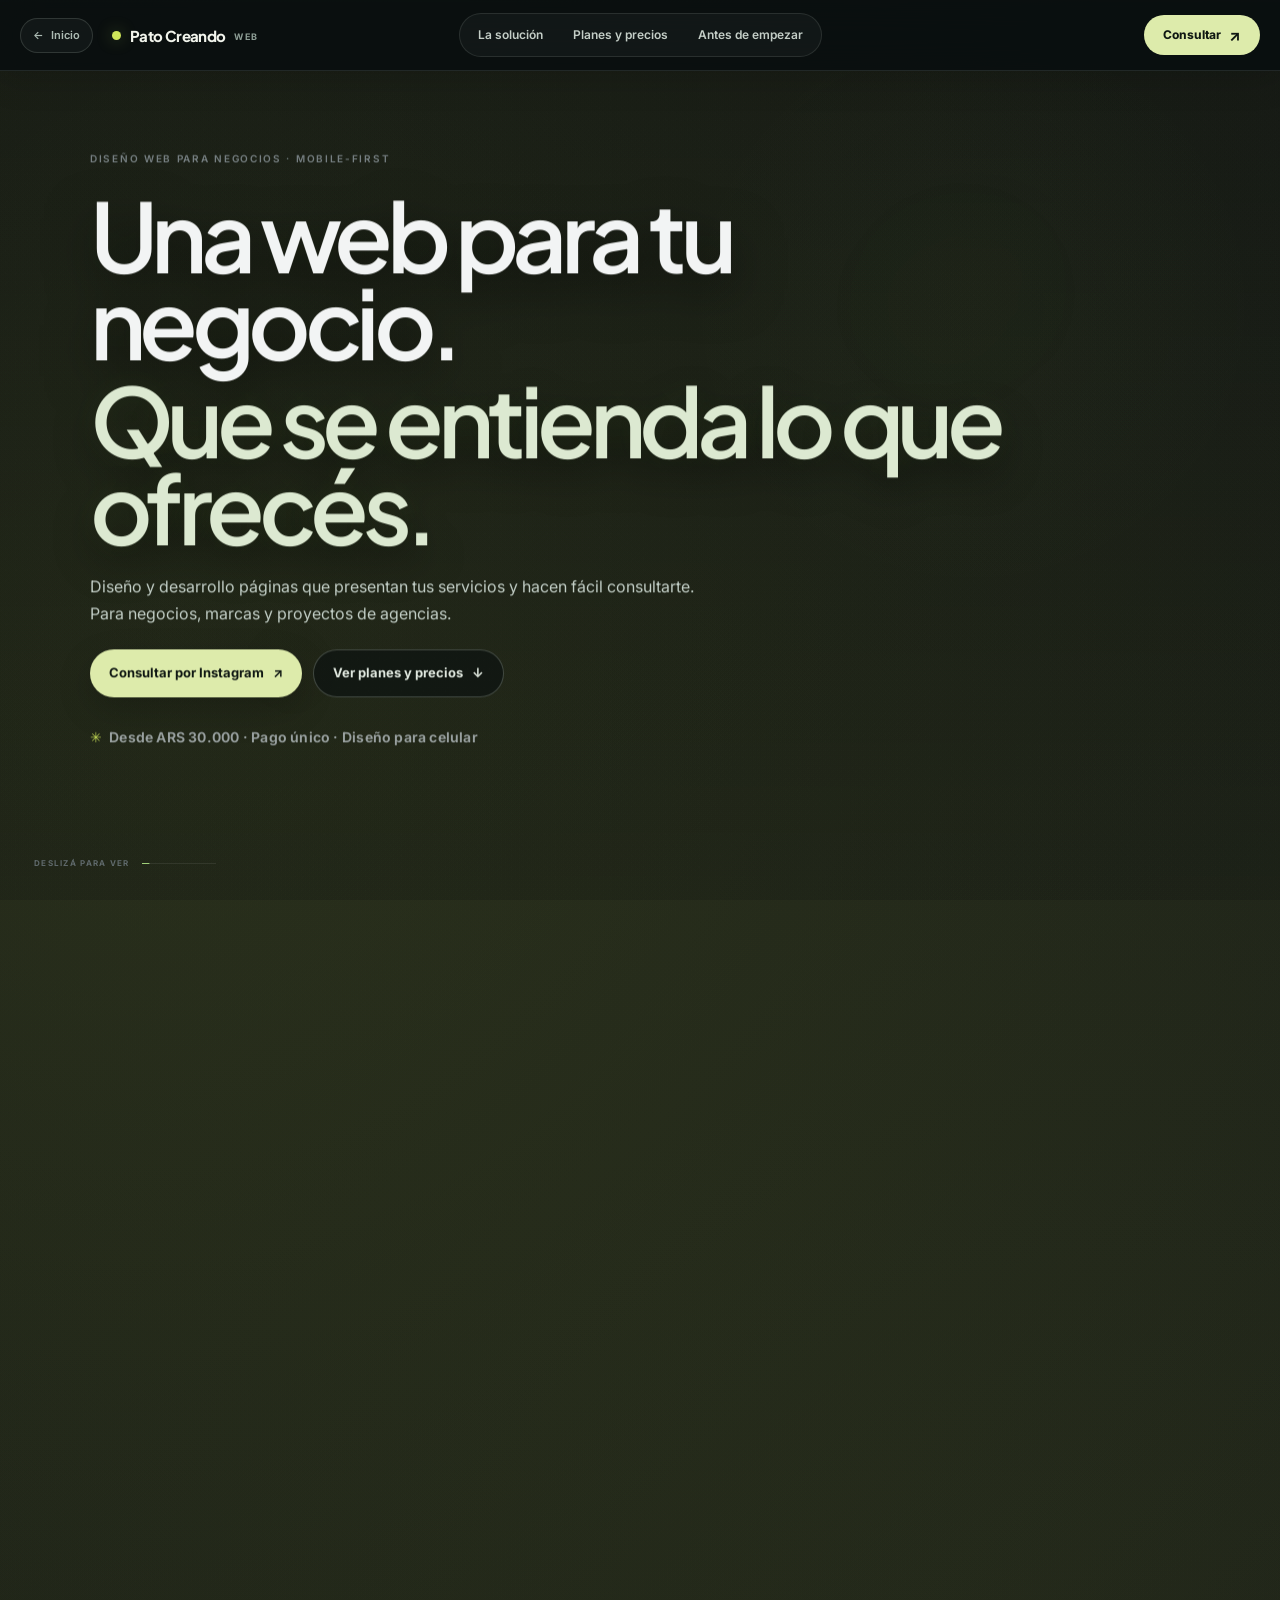
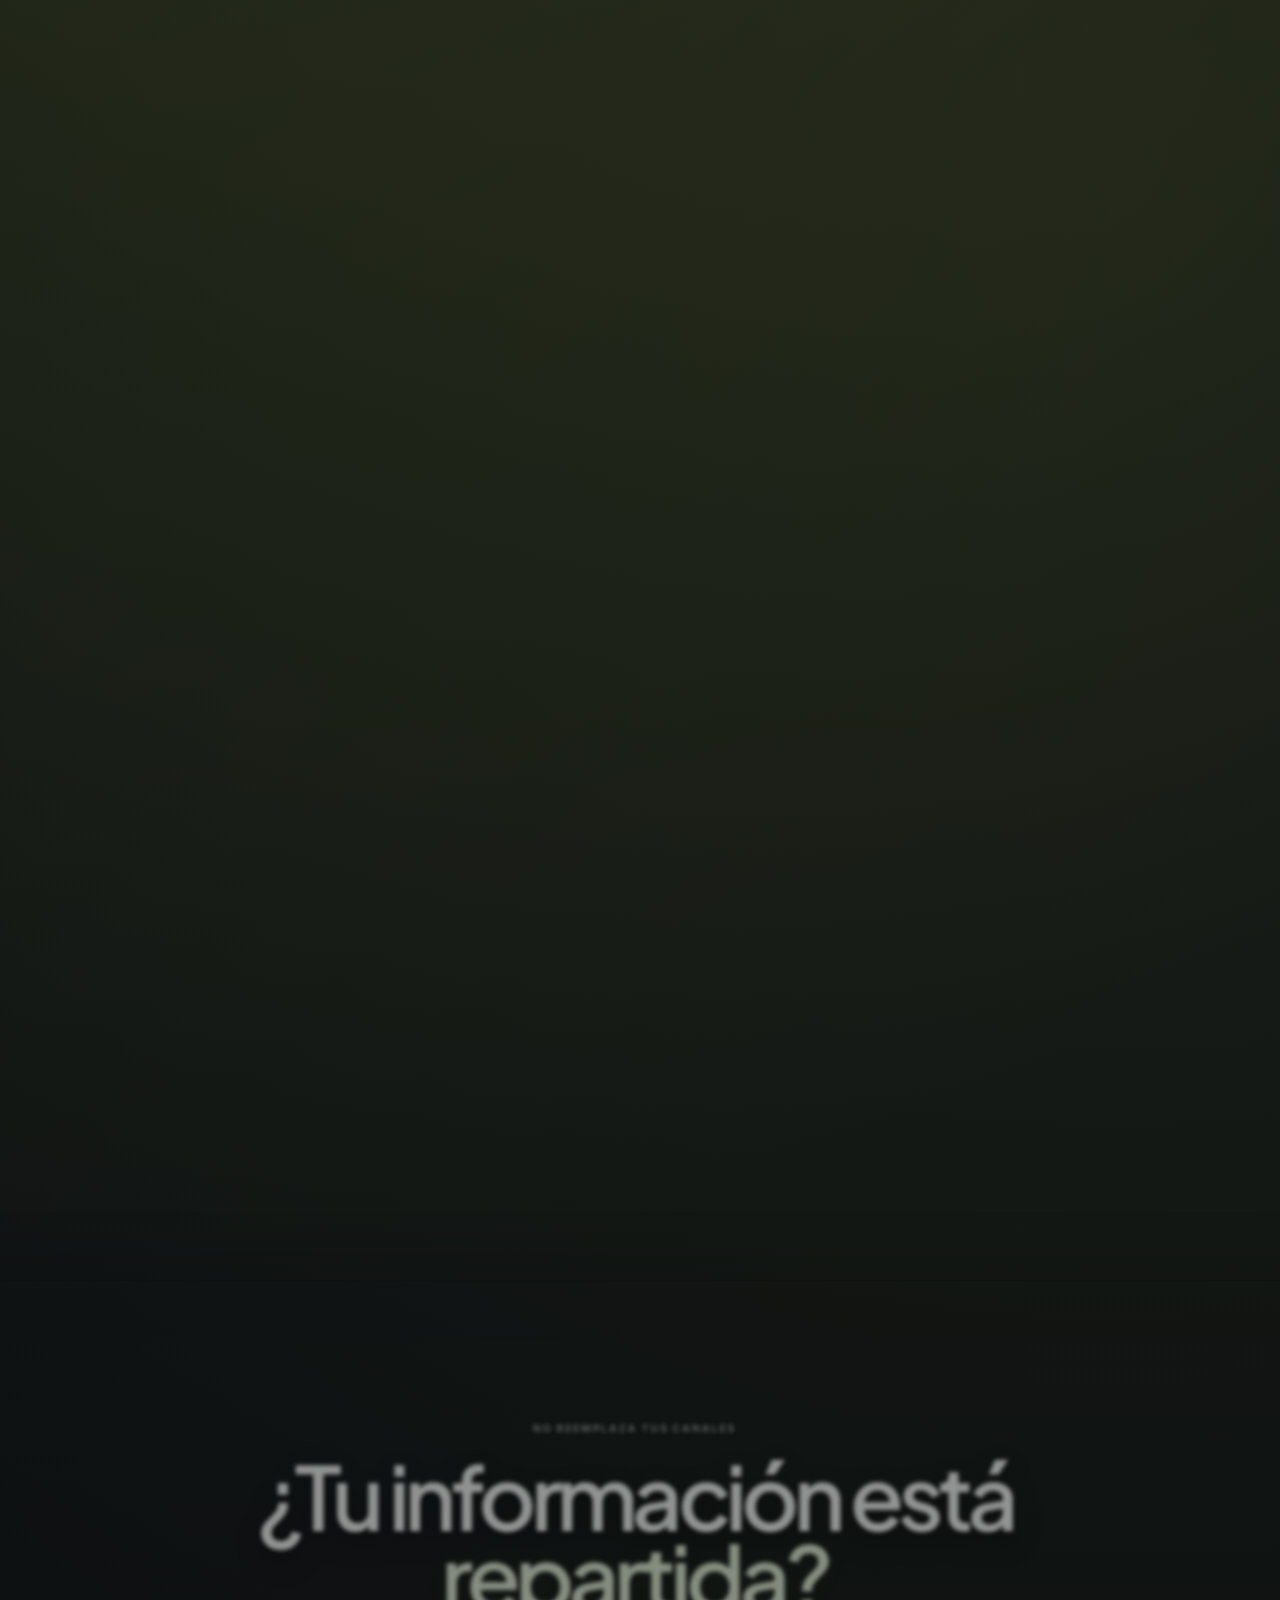
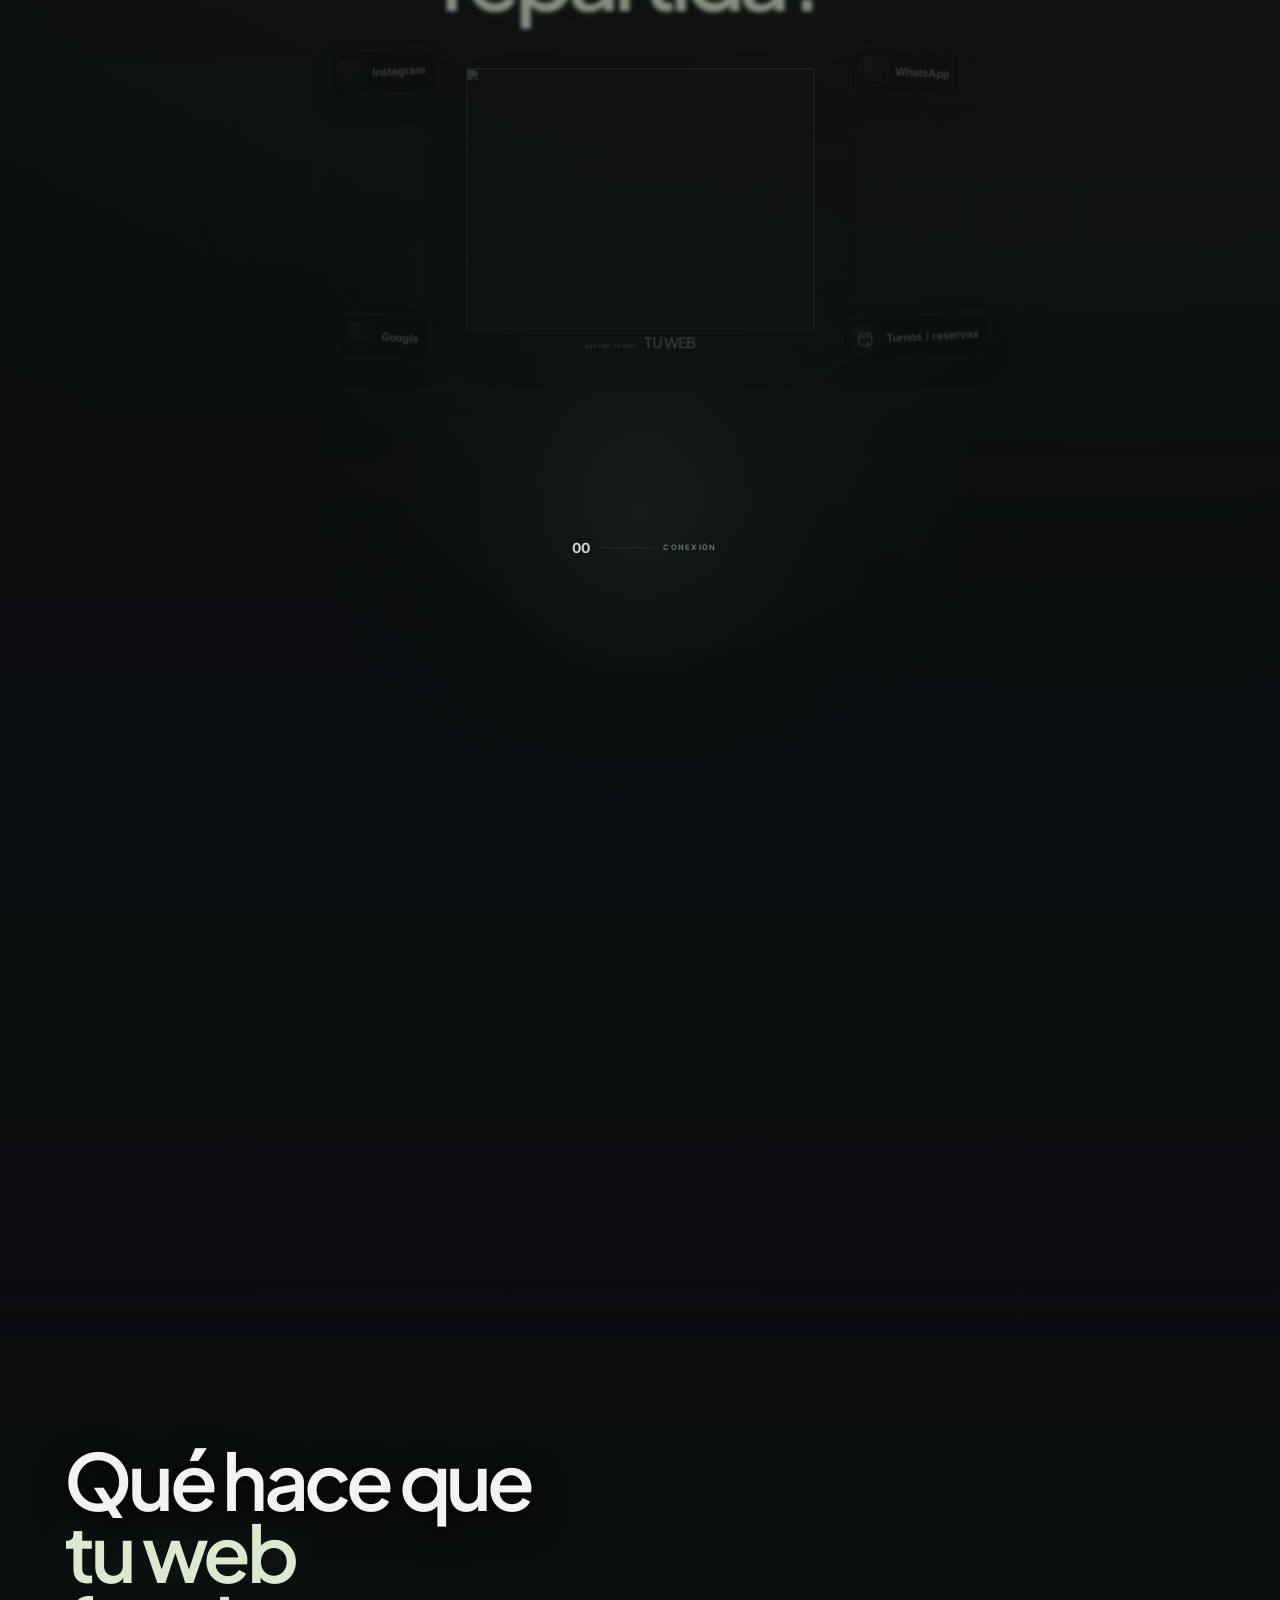
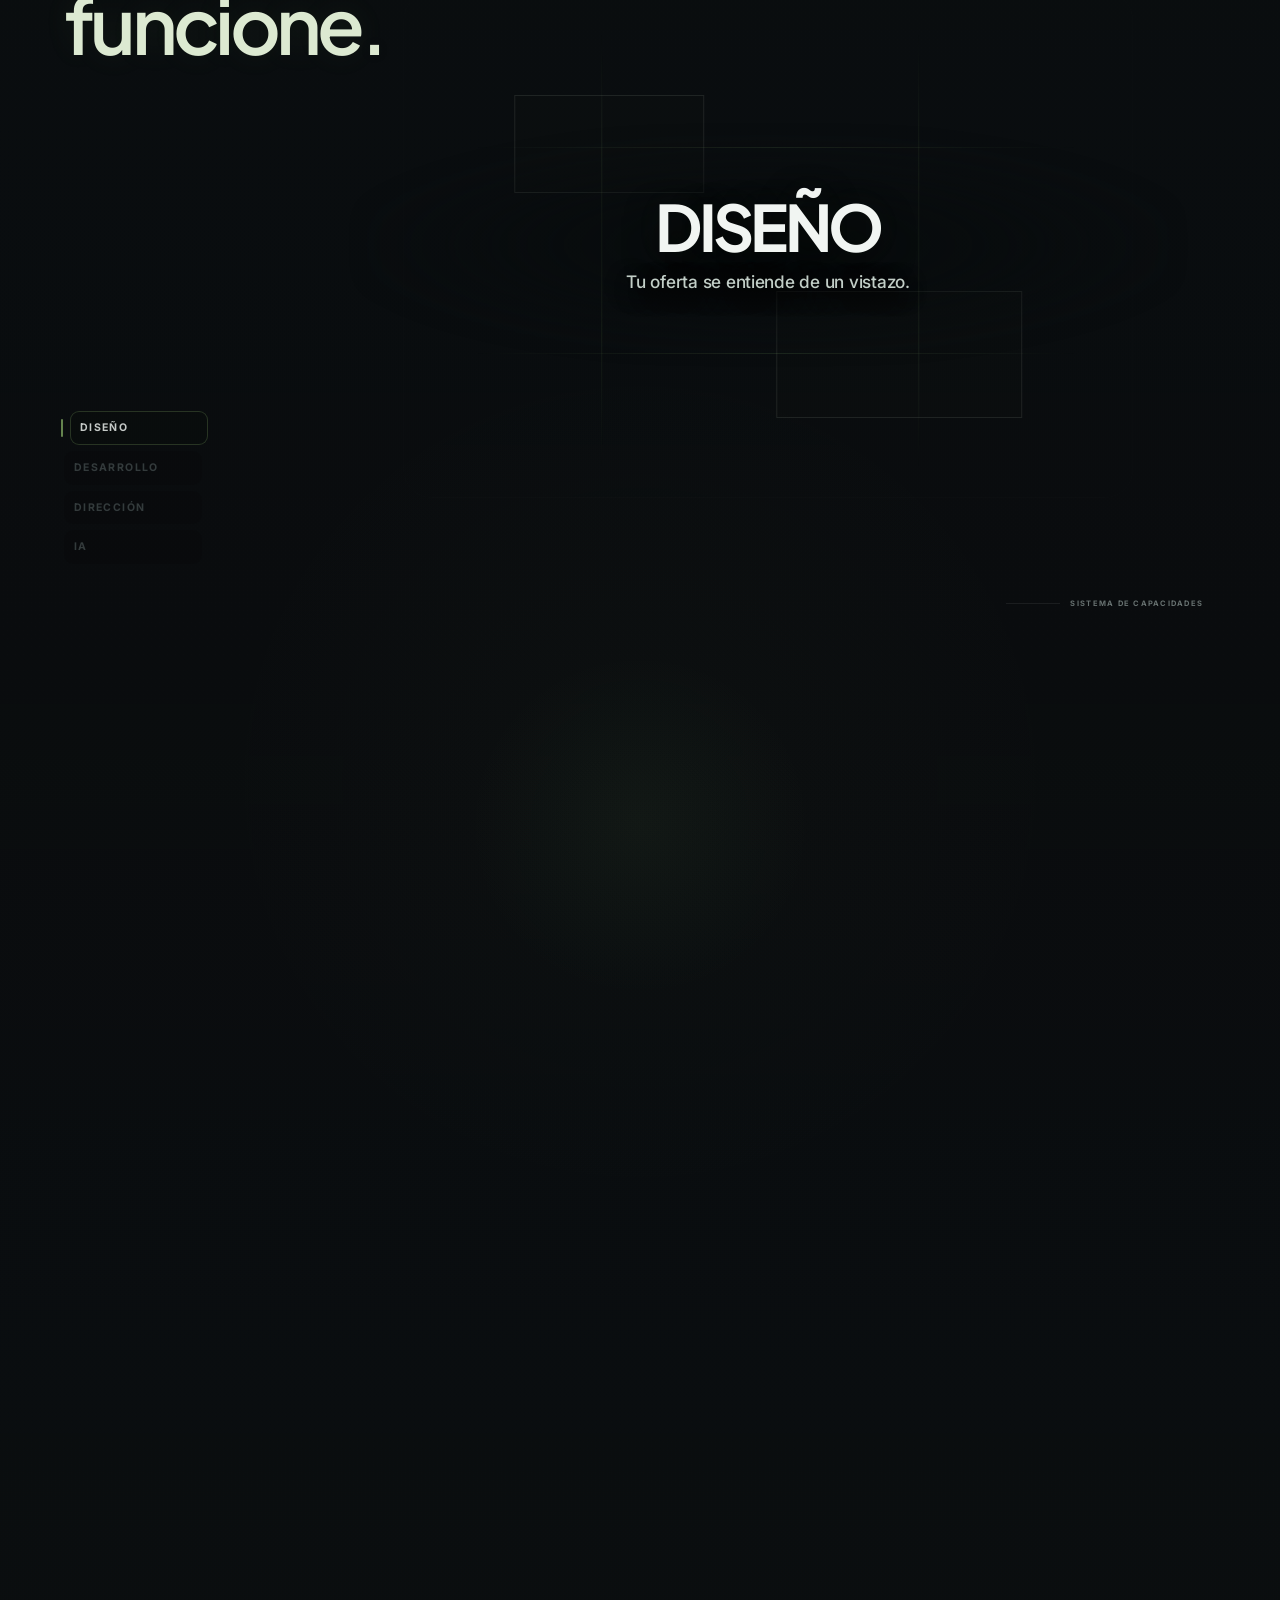
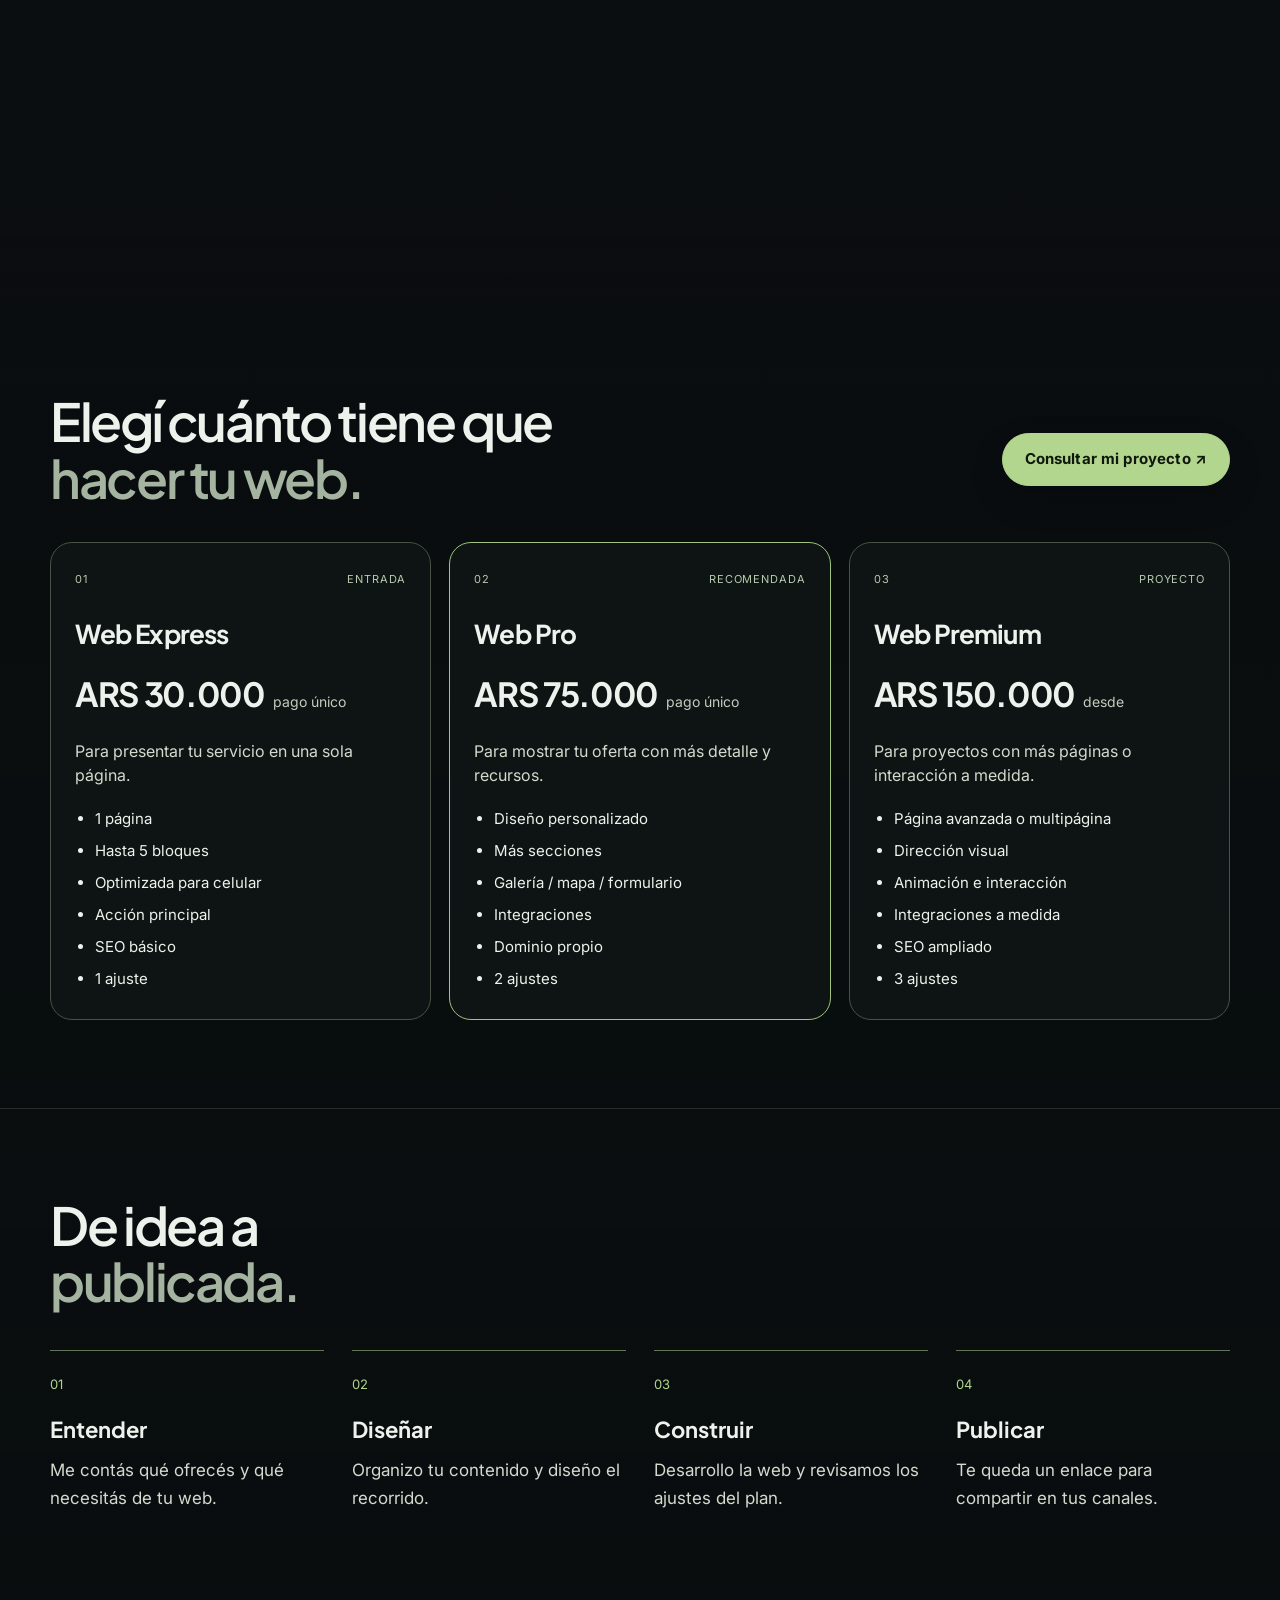
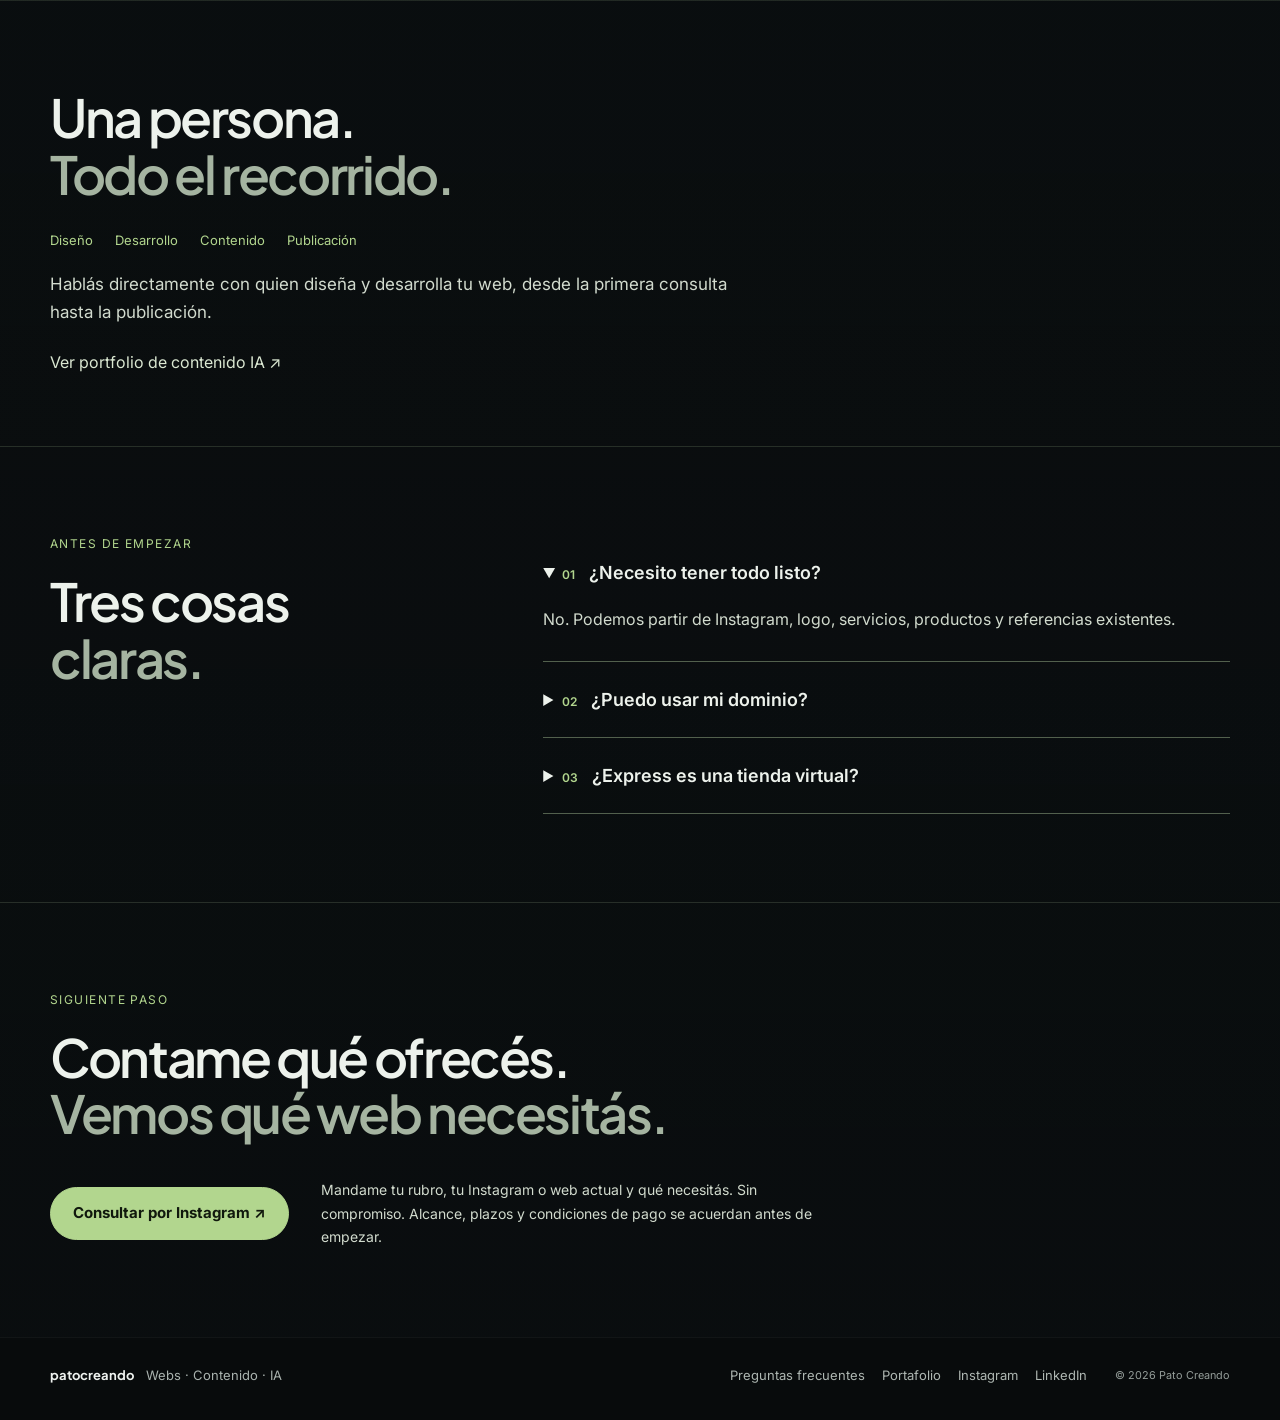
==== index.html @ f51c92a7 "Fix FAQ accessibility and simplify plan comparison and process" ====
<!DOCTYPE html>
<html lang="es-AR">
<head>
  <meta charset="UTF-8" />
  <meta name="viewport" content="width=device-width, initial-scale=1.0" />
  <title>Diseño web para negocios | Landing desde ARS 30.000 — Pato Creando</title>
  <meta name="description" content="Diseño de landing pages y páginas web para negocios. Mobile-first, con una acción clara para recibir consultas. Planes desde ARS 30.000, pago único. Conocé Pato Creando." />
  <meta name="theme-color" content="#0F1215" />
  <meta name="color-scheme" content="dark" />
  <meta name="robots" content="index,follow" />
  <link rel="canonical" href="https://patocreando.github.io/web/" />

  <meta property="og:title" content="Pato Creando — Diseño web para negocios" />
  <meta property="og:description" content="Landing pages y páginas web para negocios. Diseño mobile-first y planes desde ARS 30.000. Mirá las opciones y contanos tu proyecto." />
  <meta property="og:type" content="website" />
  <meta property="og:url" content="https://patocreando.github.io/web/" />
  <meta property="og:locale" content="es_AR" />
  <meta property="og:site_name" content="Pato Creando" />

  <meta name="twitter:card" content="summary" />
  <meta name="twitter:title" content="Pato Creando — Diseño web para negocios" />
  <meta name="twitter:description" content="Landing pages y webs mobile-first desde ARS 30.000, pago único." />

  <script type="application/ld+json">
  {
    "@context":"https://schema.org",
    "@type":"Service",
    "name":"Diseño y desarrollo web para negocios",
    "provider":{
      "@type":"Person",
      "name":"Ulises Gonzalez",
      "alternateName":"Pato Creando",
      "url":"https://patocreando.github.io/portfolio/"
    },
    "serviceType":"Diseño y desarrollo de páginas web comerciales",
    "areaServed":["Argentina","Uruguay","Latinoamérica"],
    "url":"https://patocreando.github.io/web/"
  }
  </script>

  <link rel="preconnect" href="https://fonts.googleapis.com" />
  <link rel="preconnect" href="https://fonts.gstatic.com" crossorigin />
  <link href="https://fonts.googleapis.com/css2?family=Inter:wght@400;500;600&family=Plus+Jakarta+Sans:wght@500;600;700;800&display=swap" rel="stylesheet" />
  <link rel="stylesheet" href="./styles.css?v=5" />
  <link rel="stylesheet" href="./hero-v3.css?v=25" />
  <link rel="stylesheet" href="./hero-showcase.css?v=2" />
  <link rel="stylesheet" href="./experience.css?v=35" />


<style id="web-conversion-critical">

/* Conversion-first entry. Critical styles travel atomically with this HTML. */
.web-conversion-header {
  position:fixed;inset:0 0 auto;z-index:10000;min-width:0;
  background:rgba(9,14,15,.88);
  border-bottom:1px solid rgba(232,245,236,.105);
  -webkit-backdrop-filter:blur(20px) saturate(125%);
  backdrop-filter:blur(20px) saturate(125%);
  box-shadow:0 8px 34px rgba(0,0,0,.16);
}
.web-conversion-nav {
  width:min(1260px,calc(100% - 40px));height:70px;margin-inline:auto;
  display:grid;grid-template-columns:minmax(244px,1fr) auto minmax(138px,1fr);
  align-items:center;gap:15px;
}
.web-conversion-identity {display:flex;align-items:center;gap:clamp(10px,1.5vw,19px);min-width:0;white-space:nowrap;}
.web-conversion-home {
  flex:none;min-height:35px;display:inline-flex;align-items:center;gap:7px;padding:0 12px;
  border:1px solid rgba(231,244,232,.14);border-radius:999px;
  background:rgba(255,255,255,.035);color:#acbbb3;text-decoration:none;
  font:600 11px/1 Inter,system-ui,sans-serif;transition:color .2s ease,border-color .2s ease,background .2s ease;
}
.web-conversion-brand {
  display:inline-flex;align-items:center;gap:9px;white-space:nowrap;
  text-decoration:none;color:#f2f4ec;
  font:750 15px/1 "Plus Jakarta Sans",Inter,sans-serif;
  letter-spacing:-.042em;
}
.web-conversion-brand i {
  flex:none;width:9px;height:9px;border-radius:50%;background:#cfe65a;
  box-shadow:0 0 16px rgba(207,230,90,.34);
}
.web-conversion-brand small {color:#8e9e96;font:700 9px/1 Inter,system-ui,sans-serif;letter-spacing:.15em;margin-top:2px;}
.web-conversion-sections {
  display:flex;justify-content:center;align-items:center;gap:2px;
  border-radius:999px;padding:4px;
  border:1px solid rgba(241,248,242,.10);background:rgba(255,255,255,.035);
  white-space:nowrap;
}
.web-conversion-sections a {
  color:#c4cec7;text-decoration:none;
  display:inline-flex;align-items:center;justify-content:center;min-height:34px;
  padding:0 14px;border-radius:999px;
  font:600 12px/1 Inter,system-ui,sans-serif;
  transition:background .2s ease,color .2s ease;
}
.web-conversion-contact {
  justify-self:end;display:inline-flex;align-items:center;justify-content:center;gap:8px;
  min-height:40px;padding:0 19px;border-radius:999px;
  background:#ddebab;color:#101813;text-decoration:none;white-space:nowrap;
  font:750 12px/1 Inter,system-ui,sans-serif;
  transition:background .2s ease,transform .2s ease;
}
.web-conversion-contact span {font-size:15px;}
.web-skip-link {
  position:fixed;top:10px;left:12px;z-index:10010;padding:12px 15px;
  background:#cfe65a;color:#101813;border-radius:10px;font:700 13px/1.2 Inter,sans-serif;
  transform:translateY(-160%);text-decoration:none;
}
.web-skip-link:focus {transform:translateY(0);}
.web-conversion-header a:focus-visible,.hero-conversion-actions a:focus-visible,
.web-skip-link:focus-visible {outline:2px solid #cfe65a;outline-offset:3px;}
@media(hover:hover) and (pointer:fine) {
  .web-conversion-home:hover {background:rgba(255,255,255,.075);color:#f1f5ee;border-color:rgba(207,230,90,.25);}
  .web-conversion-sections a:hover {background:rgba(207,230,90,.10);color:#fff;}
  .web-conversion-contact:hover,.hero-conversion-primary:hover {background:#cfe65a;transform:translateY(-1px);}
}
.hero-v3-copy {pointer-events:none;}
.hero-v3-copy .hero-conversion-lead {
  max-width:610px;margin:24px 0 0;color:#c2cec6;
  font:400 clamp(14px,1.25vw,17px)/1.65 Inter,system-ui,sans-serif;
  text-wrap:pretty;
}
.hero-conversion-actions {
  position:relative;display:flex;flex-wrap:wrap;align-items:center;gap:11px;
  margin-top:23px;pointer-events:auto;
}
.hero-conversion-actions a {
  display:inline-flex;align-items:center;justify-content:center;gap:9px;
  min-height:48px;padding:0 19px;border-radius:999px;
  text-decoration:none;font:700 13px/1.2 Inter,system-ui,sans-serif;
  transition:background .22s ease,transform .22s ease,border-color .22s ease;
}
.hero-conversion-primary {background:#ddebab;color:#101813;box-shadow:0 12px 35px rgba(0,0,0,.2);}
.hero-conversion-secondary {background:rgba(11,17,17,.63);color:#e0e8df;border:1px solid rgba(235,248,236,.22);-webkit-backdrop-filter:blur(9px);backdrop-filter:blur(9px);}
.hero-conversion-secondary:hover {border-color:rgba(207,230,90,.40);background:rgba(30,44,39,.73);}
.hero-v3-copy .hero-conversion-note {
  margin:15px 0 0;max-width:610px;
  font:650 11px/1.6 Inter,system-ui,sans-serif;
  color:#b5c1b7;letter-spacing:.015em;
}
.hero-conversion-note span {color:#cfe65a;font-size:14px;margin-right:4px;}
#solucion,#capacidades,#planes,#proceso,#faq {scroll-margin-top:85px;}
@media(max-width:1110px) {
  .web-conversion-nav {grid-template-columns:minmax(0,1fr) auto minmax(0,1fr);gap:8px;height:65px;}
  .web-conversion-identity {display:contents;}
  .web-conversion-home {grid-column:1;justify-self:start;}
  .web-conversion-brand {grid-column:2;justify-self:center;}
  .web-conversion-sections {display:none;}
  .web-conversion-contact {grid-column:3;justify-self:end;}
}
@media(max-width:720px) {
  .web-conversion-nav {width:calc(100% - 24px);height:62px;}
  .web-conversion-home {min-height:34px;padding:0 9px;font-size:10px;gap:5px;}
  .web-conversion-brand {font-size:13px;gap:6px;}
  .web-conversion-brand i {width:7px;height:7px;}
  .web-conversion-brand small {display:none;}
  .web-conversion-contact {font-size:11px;min-height:36px;padding:0 12px;gap:4px;}
  .hero-v3-copy {
    left:18px;top:49%;width:calc(100% - 36px);
    max-width:540px;
  }
  .hero-v3-copy h1 {font-size:clamp(37px,10.4vw,55px);line-height:.96;letter-spacing:-.055em;}
  .hero-v3-signature {margin-bottom:15px;font-size:9px;}
  .hero-v3-copy .hero-conversion-lead {font-size:14px;line-height:1.5;margin-top:16px;}
  .hero-conversion-actions {margin-top:18px;gap:8px;}
  .hero-conversion-actions a {font-size:12px;min-height:43px;padding:0 15px;}
  .hero-v3-copy .hero-conversion-note {font-size:10px;line-height:1.45;margin-top:12px;}
  .hero-v3-scroll {display:none;}
}
@media(max-width:390px) {
  .web-conversion-brand {font-size:12px;}
  .web-conversion-contact {font-size:10px;padding-inline:10px;}
  .hero-conversion-actions {display:grid;grid-template-columns:1fr;}
  .hero-conversion-actions a {min-height:42px;width:100%;}
  .hero-v3-copy {top:51%;}
}
@media(max-width:345px) {
  .web-conversion-brand i {display:none;}
  .web-conversion-home {font-size:9px;padding-inline:7px;}
  .web-conversion-brand {font-size:11px;}
  .web-conversion-contact {font-size:10px;padding-inline:9px;}
}
@media(prefers-reduced-motion:reduce) {
  .web-conversion-header a,.hero-conversion-actions a {transition:none;}
}

</style>
</head>

<body>
  <a class="web-skip-link" href="#main-content">Saltar al contenido</a>

  <!-- Conversion navigation: always available, no JS or external stylesheet dependency. -->
  <header class="web-conversion-header" id="webConversionHeader">
    <nav class="web-conversion-nav" aria-label="Navegación principal">
      <div class="web-conversion-identity">
        <a class="web-conversion-home" href="https://patocreando.github.io/inicio/" aria-label="Volver a la página de inicio">← <span>Inicio</span></a>
        <a class="web-conversion-brand" href="#inicio" aria-label="Pato Creando, volver al principio"><i aria-hidden="true"></i><span>Pato Creando</span><small>WEB</small></a>
      </div>
      <div class="web-conversion-sections">
        <a href="#solucion">La solución</a>
        <a href="#planes">Planes y precios</a>
        <a href="#faq">Antes de empezar</a>
      </div>
      <a class="web-conversion-contact" href="https://ig.me/m/patocreando?ref=w61000387" data-web-cta="manychat" target="_blank" rel="noopener noreferrer" aria-label="Consultar por una página web en Instagram">Consultar <span aria-hidden="true">↗</span></a>
    </nav>
  </header>

  <div class="master-film" id="masterFilm" aria-hidden="true">
    <video id="masterFilmVideo" muted playsinline preload="metadata">
      <source src="./assets/master-film.mp4" type="video/mp4" />
    </video>
  </div>
  <div class="progress"><span id="progressBar"></span></div>
  <div class="grain" aria-hidden="true"></div>

  <main id="main-content">
    <section class="hero-v3" id="inicio">
      <div class="hero-v3-sticky">
        <div class="hero-v3-bg" aria-hidden="true"></div>

        <div class="hero-v3-stage" id="heroStage">
          <div class="hero-v3-ui dashboard-mode" id="heroUi" aria-label="Interfaz que se construye a medida que avanzás">
            <div class="v3-grid" aria-hidden="true"></div>
            <div class="v3-ambient ambient-a" aria-hidden="true"></div>
            <div class="v3-ambient ambient-b" aria-hidden="true"></div>
            <div class="v3-glass-shard shard-a" aria-hidden="true"></div>
            <div class="v3-glass-shard shard-b" aria-hidden="true"></div>

            <div class="hero-dashboard-shell v3-piece" data-x="0" data-y="125" data-r="1.2">
              <div class="dash-float">
                <div class="dash-frame is-development-focus dash-frame-single" id="heroDashboardFrame">
                  <div class="dash-workspace is-development">
                    <div class="dash-dev-scene pc-showcase" id="dashDevScene" role="region" aria-label="Diseño web mobile-first: ejemplo de landing en iPhone y canales conectados" aria-hidden="false">
                      <div class="pc-showcase-copy">
                        <p class="pc-showcase-kicker">WEB / DESARROLLO</p>
                        <h3>Una web clara.<em>Una acción clara.</em></h3>
                        <p class="pc-showcase-intro">Tus canales, una experiencia.</p>
                        <figure class="dash-dev-flow pc-showcase-flow" aria-label="Instagram, WhatsApp, Google y reservas conectados con una sola web">
                          <div class="pc-channels">
                            <div class="pc-channel"><span class="pc-channel-icon" aria-hidden="true">IG</span><span><strong>Instagram</strong><small>Descubrir</small></span><i class="pc-channel-signal" aria-hidden="true"></i></div>
                            <div class="pc-channel"><span class="pc-channel-icon" aria-hidden="true">WA</span><span><strong>WhatsApp</strong><small>Consultar</small></span><i class="pc-channel-signal" aria-hidden="true"></i></div>
                            <div class="pc-channel"><span class="pc-channel-icon" aria-hidden="true">G</span><span><strong>Google</strong><small>Encontrar</small></span><i class="pc-channel-signal" aria-hidden="true"></i></div>
                            <div class="pc-channel"><span class="pc-channel-icon" aria-hidden="true">↗</span><span><strong>Reservas</strong><small>Agendar</small></span><i class="pc-channel-signal" aria-hidden="true"></i></div>
                          </div>
                          <svg class="pc-connection-map" viewBox="0 0 160 240" preserveAspectRatio="none" aria-hidden="true" focusable="false">
                            <g class="pc-connection-routes" fill="none" stroke-linecap="round">
                              <path class="pc-route-base" d="M2 30 C68 30 68 120 128 120"/>
                              <path class="pc-route-base" d="M2 90 C71 90 79 120 128 120"/>
                              <path class="pc-route-base" d="M2 150 C71 150 79 120 128 120"/>
                              <path class="pc-route-base" d="M2 210 C68 210 68 120 128 120"/>
                              <path class="pc-route-pulse" pathLength="100" d="M2 30 C68 30 68 120 128 120"/>
                              <path class="pc-route-pulse" pathLength="100" d="M2 90 C71 90 79 120 128 120"/>
                              <path class="pc-route-pulse" pathLength="100" d="M2 150 C71 150 79 120 128 120"/>
                              <path class="pc-route-pulse" pathLength="100" d="M2 210 C68 210 68 120 128 120"/>
                              <path class="pc-connection-exit" d="M128 120 H154"/>
                            </g>
                            <circle class="pc-hub-ring" cx="128" cy="120" r="10"/>
                            <circle class="pc-hub-core" cx="128" cy="120" r="3"/>
                            <path class="pc-exit-arrow" d="M149 112 L158 120 L149 128"/>
                          </svg>
                          <figcaption class="pc-channel-outcome">CUATRO CAMINOS. <strong>UNA SOLA WEB.</strong></figcaption>
                        </figure>
                        <p class="pc-showcase-caption">ALMA · DEMOSTRACIÓN ILUSTRATIVA</p>
                      </div>
                      <div class="dash-dev-device-wrap pc-showcase-phone">
                        <div class="pc-phone-halo" aria-hidden="true"></div>
                        <div class="dash-dev-device pc-device-frame">
                          <img class="pc-iphone-image" src="./assets/alma-iphone.webp" width="640" height="960" loading="lazy" decoding="async" fetchpriority="low" alt="Demostración ilustrativa de ALMA Estética en iPhone: página de tratamientos y botón de reservas." />
                        </div>
                      </div>
                    </div>
                  </div>
                </div>
              </div>
            </div>

            <div class="v3-piece v3-topbar" data-x="0" data-y="-120" data-r="-1.5">
              <div class="v3-brand">
                <i></i>
                <span>PATO CREANDO / WEB</span>
              </div>
              <div class="v3-nav">
                <span>SERVICIO</span>
                <span>PLANES</span>
                <span>CONTACTO</span>
              </div>
            </div>

            <div class="v3-piece v3-kicker" data-x="-180" data-y="-70" data-r="-2.2">
              WEB PARA NEGOCIOS / 01
            </div>

            <div class="v3-piece v3-ui-title" data-x="-220" data-y="35" data-r="-1.8">
              <strong>Una web clara.</strong>
              <strong>Una acción clara.</strong>
            </div>

            <div class="v3-piece v3-ui-copy" data-x="-185" data-y="125" data-r="1.4">
              Diseño, desarrollo y publicación.
            </div>

            <div class="v3-piece v3-ui-button" data-x="-120" data-y="180" data-r="2.5">
              Ver planes <span>↗</span>
            </div>

            <div class="v3-piece v3-visual" data-x="210" data-y="-30" data-r="4.6">
              <span class="v3-visual-index">01 / 03</span>

              <div class="web-scene" aria-hidden="true">
                <div class="web-layer web-layer-back"></div>
                <div class="web-layer web-layer-mid"></div>

                <div class="web-browser">
                  <div class="web-browser-bar">
                    <div class="web-browser-dots"><i></i><i></i><i></i></div>
                    <span>patocreando / proyecto</span>
                    <b>EN LÍNEA</b>
                  </div>

                  <div class="web-browser-body">
                    <div class="web-page-left">
                      <div class="web-microline short"></div>
                      <div class="web-headline-line wide"></div>
                      <div class="web-headline-line mid"></div>
                      <div class="web-copy-line"></div>
                      <div class="web-copy-line short"></div>
                      <div class="web-cta-pill"></div>
                    </div>

                    <div class="web-page-right">
                      <div class="web-feature-card">
                        <div class="web-feature-glow"></div>
                        <span></span>
                        <span></span>
                        <span></span>
                      </div>
                      <div class="web-mini-card card-one"></div>
                      <div class="web-mini-card card-two"></div>
                    </div>

                    <div class="web-page-grid">
                      <i></i><i></i><i></i>
                    </div>

                    <div class="web-wireframe">
                      <span class="wf-line wf-a"></span>
                      <span class="wf-line wf-b"></span>
                      <span class="wf-line wf-c"></span>
                      <span class="wf-box wf-one"></span>
                      <span class="wf-box wf-two"></span>
                      <span class="wf-box wf-three"></span>
                    </div>
                  </div>
                </div>

                <div class="web-build-tag tag-design">01 / DISEÑO</div>
                <div class="web-build-tag tag-dev">02 / DESARROLLO</div>
                <div class="web-build-tag tag-dir">03 / PUBLICACIÓN</div>
              </div>

              <div class="v3-live-badge">
                <i></i><span>ONLINE</span>
              </div>

              <div class="v3-micro-card micro-speed">
                <small>CARGA</small>
                <strong>RÁPIDA</strong>
                <span>↗</span>
              </div>

              <div class="v3-micro-card micro-mobile">
                <small>MOBILE</small>
                <strong>FIRST</strong>
                <span>01</span>
              </div>

              <div class="v3-micro-card micro-action">
                <small>ACCIÓN</small>
                <strong>CTA CLARO</strong>
                <span>02</span>
              </div>

              <div class="v3-visual-meta">
                <span>DISEÑO / DESARROLLO</span>
                <strong>WEB COMERCIAL</strong>
              </div>
            </div>

            <div class="v3-piece v3-chip chip-a" data-x="210" data-y="170" data-r="-3.2">
              <span>01</span><strong>MOBILE</strong>
            </div>

            <div class="v3-piece v3-chip chip-b" data-x="285" data-y="195" data-r="3">
              <span>02</span><strong>CTA</strong>
            </div>

            <div class="v3-piece v3-chip chip-c" data-x="250" data-y="235" data-r="-2">
              <span>03</span><strong>SEO</strong>
            </div>

            <div class="v3-service-strip" aria-hidden="true">
              <span><b>01</b> ESTRUCTURA</span>
              <span><b>02</b> DISEÑO</span>
              <span><b>03</b> DESARROLLO</span>
              <span><b>04</b> PUBLICACIÓN</span>
            </div>

            <div class="v3-piece v3-footerline" data-x="0" data-y="160" data-r="0">
              <span>ARGENTINA / LATAM</span>
              <span>DISEÑO · DESARROLLO · PUBLICACIÓN</span>
              <span>2026</span>
            </div>

            <div class="v3-cross cross-1" aria-hidden="true"></div>
            <div class="v3-cross cross-2" aria-hidden="true"></div>
            <div class="v3-cross cross-3" aria-hidden="true"></div>
          </div>
        </div>

        <div class="hero-v3-copy" id="heroCopy">
          <p class="hero-v3-signature">DISEÑO WEB PARA NEGOCIOS · MOBILE-FIRST</p>
          <h1>
            Una web para tu negocio.
            <span>Que se entienda lo que ofrecés.</span>
          </h1>
          <p class="hero-conversion-lead">Diseño y desarrollo páginas que presentan tus servicios y hacen fácil consultarte. Para negocios, marcas y proyectos de agencias.</p>
          <div class="hero-conversion-actions" aria-label="Siguientes pasos">
            <a class="hero-conversion-primary" href="https://ig.me/m/patocreando?ref=w61000387" data-web-cta="manychat" target="_blank" rel="noopener noreferrer">Consultar por Instagram <span aria-hidden="true">↗</span></a>
            <a class="hero-conversion-secondary" href="#planes">Ver planes y precios <span aria-hidden="true">↓</span></a>
          </div>
          <p class="hero-conversion-note"><span aria-hidden="true">✳</span> Desde ARS 30.000 · Pago único · Diseño para celular</p>
        </div>

        <div class="hero-v3-scroll" aria-hidden="true">
          <span>DESLIZÁ PARA VER</span>
          <i></i>
        </div>


        <div class="hero-v3-state" id="heroState" aria-hidden="true">PIEZAS</div>
      </div>
    </section>

    <section class="order-section" id="solucion">
      <div class="order-sticky">
        <div class="order-grid" aria-hidden="true"></div>

        <div class="order-copy" id="orderCopy">
          <p>NO REEMPLAZA TUS CANALES</p>
          <h2>¿Tu información está<span>repartida?</span></h2>
        </div>

        <div class="order-system" id="orderSystem" aria-label="Tus canales se conectan a una presencia web central">
          <div class="order-orbit orbit-one" aria-hidden="true"></div>
          <div class="order-orbit orbit-two" aria-hidden="true"></div>

          <div class="order-line line-instagram" aria-hidden="true"></div>
          <div class="order-line line-whatsapp" aria-hidden="true"></div>
          <div class="order-line line-google" aria-hidden="true"></div>
          <div class="order-line line-reservas" aria-hidden="true"></div>

          <div class="order-node node-instagram" data-channel="instagram">
            <span class="order-brand-icon">
              <img src="https://cdn.simpleicons.org/instagram/e5ebe7" alt="" loading="lazy" />
            </span>
            <strong>Instagram</strong>
          </div>

          <div class="order-node node-whatsapp" data-channel="whatsapp">
            <span class="order-brand-icon">
              <img src="https://cdn.simpleicons.org/whatsapp/e5ebe7" alt="" loading="lazy" />
            </span>
            <strong>WhatsApp</strong>
          </div>

          <div class="order-node node-google" data-channel="google">
            <span class="order-brand-icon">
              <img src="https://cdn.simpleicons.org/google/e5ebe7" alt="" loading="lazy" />
            </span>
            <strong>Google</strong>
          </div>

          <div class="order-node node-reservas" data-channel="reservas">
            <span class="order-brand-icon order-calendar-icon" aria-hidden="true">
              <i></i><i></i><b></b>
            </span>
            <strong>Turnos / reservas</strong>
          </div>

          <div class="order-core" id="orderCore">
            <span class="core-pulse" aria-hidden="true"></span>

            <div class="order-core-frame" aria-hidden="true">
              <img
                class="order-core-shot"
                src="https://d2ol7oe51mr4n9.cloudfront.net/user_3GsQoyBuAJ7X4awqyulGWND0DzD/08d4a5e7-ef14-4d6c-a0eb-79c68557ae43.png"
                alt=""
                loading="eager"
                decoding="async"
              />
            </div>

            <div class="order-core-label">
              <small>CENTRO PROPIO</small>
              <strong>TU WEB</strong>
            </div>
          </div>
        </div>

        <div class="order-result" id="orderResult">
          <p>Tu propuesta, completa y a mano.</p>
          <span>Servicios, detalles y contacto en tu web. Tus redes siguen haciendo su trabajo.</span>
        </div>

        <div class="order-progress" aria-hidden="true">
          <span id="orderCounter">00</span>
          <i></i>
          <small>CONEXIÓN</small>
        </div>
      </div>
    </section>

    <section class="cap-section cap-editorial" id="capacidades">
      <div class="cap-sticky">
        <div class="cap-grid" aria-hidden="true"></div>

        <div class="cap-heading" id="capHeading">
          <h2>Qué hace que<span>tu web funcione.</span></h2>
        </div>

        <div class="cap-index" aria-label="Capacidades">
          <button type="button" class="cap-tab active" data-cap="0" aria-controls="capFocusCopy" aria-pressed="true"><strong>DISEÑO</strong></button>
          <button type="button" class="cap-tab" data-cap="1" aria-controls="capFocusCopy" aria-pressed="false"><strong>DESARROLLO</strong></button>
          <button type="button" class="cap-tab" data-cap="2" aria-controls="capFocusCopy" aria-pressed="false"><strong>DIRECCIÓN</strong></button>
          <button type="button" class="cap-tab" data-cap="3" aria-controls="capFocusCopy" aria-pressed="false"><strong>IA</strong></button>
        </div>

        <div class="cap-stage cap-scene" id="capStage">
          <div class="cap-layer cap-layer-design" data-layer="0" aria-hidden="true">
            <span class="design-vline line-a"></span>
            <span class="design-vline line-b"></span>
            <span class="design-hline line-c"></span>
            <span class="design-hline line-d"></span>
            <div class="design-block block-a"></div>
            <div class="design-block block-b"></div>
          </div>

          <div class="cap-layer cap-layer-dev" data-layer="1" aria-hidden="true">
            <svg class="dev-map" viewBox="0 0 100 100" preserveAspectRatio="none">
              <path d="M9 72 C24 45, 31 62, 46 42 S72 26, 90 38"></path>
              <path d="M15 24 C31 19, 39 33, 55 29 S72 52, 87 66"></path>
            </svg>
            <i class="dev-dot dot-a"></i>
            <i class="dev-dot dot-b"></i>
            <i class="dev-dot dot-c"></i>
            <i class="dev-dot dot-d"></i>
          </div>

          <div class="cap-layer cap-layer-direction" data-layer="2" aria-hidden="true">
            <div class="direction-crop crop-a"></div>
            <div class="direction-crop crop-b"></div>
            <span class="direction-axis axis-x"></span>
            <span class="direction-axis axis-y"></span>
          </div>

          <div class="cap-layer cap-layer-ai" data-layer="3" aria-hidden="true">
            <div class="ai-ring ai-ring-a"></div>
            <div class="ai-ring ai-ring-b"></div>
            <div class="ai-ring ai-ring-c"></div>
            <span class="ai-point point-a"></span>
            <span class="ai-point point-b"></span>
            <span class="ai-point point-c"></span>
            <div class="ai-center"></div>
          </div>

          <div class="cap-focus-copy" id="capFocusCopy" aria-live="polite">
            <strong id="capFocusTitle">DISEÑO</strong>
            <p id="capFocusLine">Tu oferta se entiende de un vistazo.</p>
          </div>
        </div>

        <div class="cap-progress" aria-hidden="true">
          <i></i>
          <small>SISTEMA DE CAPACIDADES</small>
        </div>

      </div>
    </section>

    <section class="plans-comparison" id="planes">
      <div class="flow-inner">

        <div class="comparison-heading" id="plansHeading">
          <h2>Elegí cuánto tiene que<span>hacer tu web.</span></h2>
          <a
            class="plans-banner-cta"
            id="plansBannerCta"
            href="https://ig.me/m/patocreando?ref=w61000387" data-web-cta="manychat"
            target="_blank"
            rel="noopener noreferrer"
            aria-label="Consultar planes web por Instagram">
            Consultar mi proyecto ↗
          </a>
        </div>

        <div class="comparison-grid" id="plansStage">
          <article class="plan-option express" data-plan="0">
            <div class="plan-option-top"><span>01</span><em>ENTRADA</em></div>
            <h3>Web Express</h3>
            <div class="plan-option-price"><strong>ARS 30.000</strong><small>pago único</small></div>
            <p>Para presentar tu servicio en una sola página.</p>
            <ul>
              <li>1 página</li>
              <li>Hasta 5 bloques</li>
              <li>Optimizada para celular</li>
              <li>Acción principal</li>
              <li>SEO básico</li>
              <li>1 ajuste</li>
            </ul>
          </article>

          <article class="plan-option pro" data-plan="1">
            <div class="plan-option-top"><span>02</span><em>RECOMENDADA</em></div>
            <h3>Web Pro</h3>
            <div class="plan-option-price"><strong>ARS 75.000</strong><small>pago único</small></div>
            <p>Para mostrar tu oferta con más detalle y recursos.</p>
            <ul>
              <li>Diseño personalizado</li>
              <li>Más secciones</li>
              <li>Galería / mapa / formulario</li>
              <li>Integraciones</li>
              <li>Dominio propio</li>
              <li>2 ajustes</li>
            </ul>
          </article>

          <article class="plan-option premium" data-plan="2">
            <div class="plan-option-top"><span>03</span><em>PROYECTO</em></div>
            <h3>Web Premium</h3>
            <div class="plan-option-price"><strong>ARS 150.000</strong><small>desde</small></div>
            <p>Para proyectos con más páginas o interacción a medida.</p>
            <ul>
              <li>Página avanzada o multipágina</li>
              <li>Dirección visual</li>
              <li>Animación e interacción</li>
              <li>Integraciones a medida</li>
              <li>SEO ampliado</li>
              <li>3 ajustes</li>
            </ul>
          </article>
        </div>

      </div>
    </section>

    <section class="process-overview" id="proceso">
      <div class="flow-inner">
        <h2>De idea a<span>publicada.</span></h2>
        <ol class="process-steps">
          <li><span aria-hidden="true">01</span><h3>Entender</h3><p>Me contás qué ofrecés y qué necesitás de tu web.</p></li>
          <li><span aria-hidden="true">02</span><h3>Diseñar</h3><p>Organizo tu contenido y diseño el recorrido.</p></li>
          <li><span aria-hidden="true">03</span><h3>Construir</h3><p>Desarrollo la web y revisamos los ajustes del plan.</p></li>
          <li><span aria-hidden="true">04</span><h3>Publicar</h3><p>Te queda un enlace para compartir en tus canales.</p></li>
        </ol>
      </div>
    </section>

    <div class="close-flow" id="closeZone">
    <section class="direct-summary">
      <div class="flow-inner">
        <h2>Una persona.<span>Todo el recorrido.</span></h2>

        <div class="direct-meta">
          <span>Diseño</span>
          <span>Desarrollo</span>
          <span>Contenido</span>
          <span>Publicación</span>
        </div>

        <p class="direct-copy">
          Hablás directamente con quien diseña y desarrolla tu web, desde la primera consulta hasta la publicación.
        </p>

        <a href="https://patocreando.github.io/portfolio/" target="_blank" rel="noopener noreferrer">Ver portfolio de contenido IA ↗</a>
      </div>
    </section>

    <section class="faq-summary" id="faq">
      <div class="flow-inner faq-layout">
        <div class="faq-heading">
          <p>ANTES DE EMPEZAR</p>
          <h2>Tres cosas<span>claras.</span></h2>
        </div>

        <div class="faq-items">
          <details open>
            <summary><span>01</span> ¿Necesito tener todo listo?</summary>
            <p>No. Podemos partir de Instagram, logo, servicios, productos y referencias existentes.</p>
          </details>
          <details>
            <summary><span>02</span> ¿Puedo usar mi dominio?</summary>
            <p>Sí. Si ya tenés uno, se conecta cuando el alcance del plan lo contempla.</p>
          </details>
          <details>
            <summary><span>03</span> ¿Express es una tienda virtual?</summary>
            <p>No. Express es una página comercial que puede llevar a una tienda, catálogo, agenda o sistema existente.</p>
          </details>
        </div>
      </div>
    </section>

    <section class="contact-summary">
      <div class="flow-inner">
        <p>SIGUIENTE PASO</p>
        <h2>Contame qué ofrecés.<span>Vemos qué web necesitás.</span></h2>
        <div class="contact-actions">
          <a href="https://ig.me/m/patocreando?ref=w61000387" data-web-cta="manychat" target="_blank" rel="noopener noreferrer">Consultar por Instagram ↗</a>
          <small>Mandame tu rubro, tu Instagram o web actual y qué necesitás. Sin compromiso. Alcance, plazos y condiciones de pago se acuerdan antes de empezar.</small>
        </div>
      </div>
    </section>
    </div>
</main>

  <footer>
    <div class="shell footer-grid">
      <div>
        <strong>patocreando</strong>
        <span>Webs · Contenido · IA</span>
      </div>

      <div class="footer-links">
        <a href="#faq">Preguntas frecuentes</a>
        <a href="https://patocreando.github.io/portfolio/" target="_blank" rel="noopener noreferrer">Portafolio</a>
        <a href="https://www.instagram.com/patocreando/" target="_blank" rel="noopener noreferrer">Instagram</a>
        <a href="https://www.linkedin.com/in/ulisesgonzalezjur/" target="_blank" rel="noopener noreferrer">LinkedIn</a>
      </div>

      <small>© <span id="year"></span> Pato Creando</small>
    </div>
  </footer>

  <div class="mobile-bar" id="mobileBar">
    <a href="https://ig.me/m/patocreando?ref=w61000387" data-web-cta="manychat" target="_blank" rel="noopener noreferrer">Consultar mi web <span>↗</span></a>
  </div>

  <script src="./script.js?v=25"></script>
  <script src="./capabilities.js?v=9"></script>
  <script src="./polish.js?v=1"></script>
  <script src="./film.js?v=3"></script>
  <script src="./kinetic.js?v=7"></script>
</body>
</html>
---- styles.css ----
:root{
  --bg:#0f1215;
  --bg-deep:#090c0e;
  --panel:rgba(255,255,255,.045);
  --panel-strong:rgba(255,255,255,.075);
  --line:rgba(255,255,255,.10);
  --line-strong:rgba(207,230,90,.24);
  --text:#f2f4f4;
  --muted:#9ca3a7;
  --muted-2:#737b7f;
  --lime:#cfe65a;
  --lime-soft:#afc63f;
  --lime-pale:#e7f2a9;
  --radius:26px;
  --radius-lg:36px;
  --ease:cubic-bezier(.2,.8,.2,1);
}
*,
*::before,
*::after{box-sizing:border-box}
html{scroll-behavior:smooth;background:var(--bg)}
body{
  margin:0;
  min-width:320px;
  overflow-x:hidden;
  color:var(--text);
  background:
    radial-gradient(circle at 14% 7%,rgba(175,198,63,.14),transparent 25%),
    radial-gradient(circle at 87% 19%,rgba(207,230,90,.075),transparent 28%),
    linear-gradient(180deg,#0f1215 0%,#0a0d0f 58%,#0f1215 100%);
  font-family:Inter,system-ui,-apple-system,BlinkMacSystemFont,"Segoe UI",sans-serif;
  line-height:1.5;
  -webkit-font-smoothing:antialiased;
}
body::before{
  content:"";
  position:fixed;
  inset:0;
  z-index:-2;
  pointer-events:none;
  opacity:.42;
  background-image:
    linear-gradient(rgba(255,255,255,.018) 1px,transparent 1px),
    linear-gradient(90deg,rgba(255,255,255,.018) 1px,transparent 1px);
  background-size:54px 54px;
  mask-image:linear-gradient(to bottom,transparent,black 9%,black 89%,transparent);
}
a{color:inherit;text-decoration:none}
button,input,textarea{font:inherit}
::selection{background:rgba(207,230,90,.24);color:#fff}
.shell{width:min(1180px,calc(100% - 36px));margin-inline:auto}
.section{position:relative;padding:116px 0}
.grain{
  position:fixed;
  inset:0;
  z-index:1600;
  pointer-events:none;
  opacity:.024;
  mix-blend-mode:soft-light;
  background-image:
    radial-gradient(circle at 20% 20%,#fff 0 .6px,transparent .7px),
    radial-gradient(circle at 75% 35%,#fff 0 .5px,transparent .6px),
    radial-gradient(circle at 50% 80%,#fff 0 .7px,transparent .8px);
  background-size:7px 7px,9px 9px,11px 11px;
}
.progress{
  position:fixed;
  inset:0 0 auto;
  z-index:2200;
  height:2px;
  background:rgba(255,255,255,.02);
}
.progress span{
  display:block;
  width:100%;
  height:100%;
  transform:scaleX(0);
  transform-origin:left center;
  background:linear-gradient(90deg,var(--lime-soft),var(--lime));
  box-shadow:0 0 18px rgba(207,230,90,.48);
}
.site-header{
  position:fixed;
  inset:0 0 auto;
  z-index:1400;
  height:74px;
  display:flex;
  align-items:center;
  border-bottom:1px solid transparent;
  background:rgba(15,18,21,.48);
  backdrop-filter:blur(18px);
  -webkit-backdrop-filter:blur(18px);
  transition:background .25s ease,border-color .25s ease,box-shadow .25s ease;
}
.site-header.scrolled{
  background:rgba(15,18,21,.88);
  border-color:rgba(255,255,255,.07);
  box-shadow:0 18px 48px rgba(0,0,0,.23);
}
.nav-wrap{
  display:flex;
  align-items:center;
  justify-content:space-between;
  gap:24px;
}
.brand{
  display:inline-flex;
  align-items:center;
  gap:10px;
  font-family:"Plus Jakarta Sans",sans-serif;
  font-weight:700;
  letter-spacing:-.02em;
}
.brand-dot{
  width:9px;
  height:9px;
  border-radius:50%;
  background:var(--lime);
  box-shadow:0 0 0 6px rgba(207,230,90,.07),0 0 22px rgba(207,230,90,.42);
}
.brand small{
  padding:5px 7px;
  border:1px solid rgba(207,230,90,.22);
  border-radius:999px;
  color:var(--lime-pale);
  background:rgba(207,230,90,.06);
  font-family:Inter,sans-serif;
  font-size:9px;
  letter-spacing:.12em;
}
.desktop-nav{display:flex;gap:2px;align-items:center}
.desktop-nav a{
  padding:10px 12px;
  border-radius:999px;
  color:#c0c6c8;
  font-size:13px;
  transition:.2s ease;
}
.desktop-nav a:hover{color:#fff;background:rgba(255,255,255,.05)}
.nav-cta{
  min-height:40px;
  display:inline-flex;
  align-items:center;
  padding:0 16px;
  border-radius:999px;
  color:#0f130a;
  background:#f0f2ef;
  font-size:13px;
  font-weight:700;
  transition:transform .2s var(--ease),background .2s ease;
}
.nav-cta:hover{transform:translateY(-1px);background:#fff}
.hero{
  position:relative;
  min-height:100svh;
  display:flex;
  align-items:center;
  overflow:hidden;
  padding:146px 0 94px;
}
.hero-grid{
  position:relative;
  z-index:2;
  display:grid;
  grid-template-columns:minmax(0,1.04fr) minmax(430px,.96fr);
  gap:74px;
  align-items:center;
}
.hero-copy{max-width:735px}
.eyebrow-row,
.eyebrow{
  color:var(--muted);
  font-size:11px;
  font-weight:600;
  letter-spacing:.16em;
  text-transform:uppercase;
}
.eyebrow-row{
  display:inline-flex;
  align-items:center;
  gap:11px;
  margin-bottom:26px;
}
.eyebrow{margin:0 0 18px}
.status-dot{
  width:7px;height:7px;border-radius:50%;
  background:var(--lime);
  box-shadow:0 0 0 6px rgba(207,230,90,.07),0 0 18px rgba(207,230,90,.45);
}
h1,h2,h3,strong,.plan-name{
  font-family:"Plus Jakarta Sans",sans-serif;
}
.hero h1,
.section-heading h2,
.split-heading h2,
.process-intro h2,
.final-card h2{
  margin:0;
  font-weight:600;
  letter-spacing:-.055em;
}
.hero h1{
  max-width:800px;
  font-size:clamp(52px,6.8vw,94px);
  line-height:.97;
}
.gradient-text{
  color:transparent;
  background:linear-gradient(120deg,#fff 5%,#e8efc9 34%,#cfe65a 72%,#e3f299 100%);
  background-size:180% 180%;
  -webkit-background-clip:text;
  background-clip:text;
  animation:gradientMove 9s ease-in-out infinite alternate;
}
@keyframes gradientMove{from{background-position:0% 50%}to{background-position:100% 50%}}
.hero-lead{
  max-width:665px;
  margin:30px 0 0;
  color:#b7bdc0;
  font-size:clamp(17px,1.55vw,21px);
  line-height:1.65;
}
.hero-link{
  display:inline-flex;
  gap:9px;
  align-items:center;
  margin-top:30px;
  color:var(--lime);
  font-size:13px;
  font-weight:700;
}
.hero-proof{
  display:flex;
  flex-wrap:wrap;
  gap:0;
  margin-top:30px;
  color:#81898c;
  font-size:12px;
}
.hero-proof span:not(:last-child)::after{
  content:"•";
  margin:0 10px;
  color:rgba(207,230,90,.55);
}
.glow{
  position:absolute;
  border-radius:50%;
  filter:blur(100px);
  pointer-events:none;
}
.glow-one{width:420px;height:420px;right:5%;top:5%;background:rgba(175,198,63,.12)}
.glow-two{width:300px;height:300px;left:-10%;bottom:0;background:rgba(207,230,90,.07)}
.hero-visual{position:relative}
.browser{
  overflow:hidden;
  border:1px solid rgba(255,255,255,.12);
  border-radius:28px;
  background:linear-gradient(180deg,rgba(255,255,255,.075),rgba(255,255,255,.025)),rgba(10,12,14,.72);
  box-shadow:inset 0 1px 0 rgba(255,255,255,.06),0 42px 120px rgba(0,0,0,.42);
  transform:perspective(1200px) rotateY(-4deg) rotateX(2deg);
}
.browser-top{
  height:52px;
  display:grid;
  grid-template-columns:90px 1fr 72px;
  gap:12px;
  align-items:center;
  padding:0 15px;
  border-bottom:1px solid rgba(255,255,255,.07);
}
.dots{display:flex;gap:6px}
.dots i{width:7px;height:7px;border-radius:50%;background:rgba(255,255,255,.18)}
.browser-url{
  padding:7px 14px;
  overflow:hidden;
  border:1px solid rgba(255,255,255,.06);
  border-radius:999px;
  color:#7d8487;
  background:rgba(0,0,0,.17);
  font-size:10px;
  text-align:center;
  text-overflow:ellipsis;
  white-space:nowrap;
}
.browser-top>span{justify-self:end;color:var(--lime);font-size:9px;font-weight:700;letter-spacing:.12em}
.browser-body{
  min-height:455px;
  padding:24px;
  background:radial-gradient(circle at 78% 24%,rgba(207,230,90,.10),transparent 25%);
}
.mock-nav{display:flex;justify-content:space-between;align-items:center}
.mock-nav>b{width:74px;height:8px;border-radius:99px;background:rgba(255,255,255,.68)}
.mock-nav>div{display:flex;gap:9px}
.mock-nav i{display:block;width:28px;height:5px;border-radius:99px;background:rgba(255,255,255,.14)}
.mock-layout{
  min-height:275px;
  display:grid;
  grid-template-columns:1.1fr .9fr;
  gap:22px;
  align-items:center;
  padding-top:30px;
}
.mock-copy{display:flex;flex-direction:column;align-items:flex-start}
.mock-copy em{width:66px;height:6px;margin-bottom:14px;border-radius:99px;background:var(--lime);opacity:.72}
.mock-copy strong{width:92%;height:16px;margin-bottom:8px;border-radius:99px;background:rgba(255,255,255,.82)}
.mock-copy .short-title{width:68%}
.mock-copy span{width:82%;height:6px;margin-top:10px;border-radius:99px;background:rgba(255,255,255,.16)}
.mock-copy .short-copy{width:58%;margin-top:6px}
.mock-copy button{width:92px;height:25px;margin-top:20px;border:0;border-radius:99px;background:var(--lime)}
.mock-device{position:relative;min-height:210px;display:grid;place-items:center}
.halo{position:absolute;width:160px;height:160px;border-radius:50%;background:radial-gradient(circle at 35% 30%,rgba(230,242,165,.8),rgba(175,198,63,.16) 48%,transparent 70%)}
.phone{
  position:relative;
  z-index:2;
  width:102px;
  height:190px;
  padding:15px 11px;
  border:1px solid rgba(255,255,255,.16);
  border-radius:24px;
  background:linear-gradient(160deg,#202529,#101316);
  box-shadow:0 28px 55px rgba(0,0,0,.35);
  transform:rotate(6deg);
}
.phone i{display:block;width:35px;height:5px;margin:0 auto 18px;border-radius:99px;background:rgba(255,255,255,.12)}
.phone b{display:block;height:34px;margin-bottom:8px;border-radius:9px;background:rgba(255,255,255,.06)}
.phone b:first-of-type{height:54px;background:linear-gradient(135deg,rgba(207,230,90,.30),rgba(255,255,255,.05))}
.mock-row{display:grid;grid-template-columns:repeat(3,1fr);gap:9px}
.mock-row div{min-height:72px;border:1px solid rgba(255,255,255,.06);border-radius:12px;background:rgba(255,255,255,.025)}
.float-card{
  position:absolute;
  z-index:4;
  min-width:170px;
  padding:13px 15px;
  border:1px solid rgba(255,255,255,.11);
  border-radius:16px;
  background:rgba(22,26,28,.84);
  backdrop-filter:blur(18px);
  box-shadow:0 22px 50px rgba(0,0,0,.3);
}
.float-card small{display:block;margin-bottom:4px;color:#7f878a;font-size:9px;letter-spacing:.08em;text-transform:uppercase}
.float-card strong{font-size:12px;font-weight:600}
.float-a{right:-24px;top:17%}
.float-b{left:-28px;bottom:11%}
.visual-note{margin:15px 0 0;color:#697075;font-size:10px;text-align:center}
.section-heading{max-width:780px}
.section-heading.centered{margin-inline:auto;text-align:center}
.section-heading h2,
.split-heading h2,
.process-intro h2,
.final-card h2{font-size:clamp(39px,5vw,68px);line-height:1.02}
.section-heading>p:not(.eyebrow),
.split-heading>p,
.process-intro>p:not(.eyebrow){
  margin:22px 0 0;
  color:var(--muted);
  font-size:17px;
  line-height:1.72;
}
.problem-section{border-top:1px solid rgba(255,255,255,.055)}
.problem-grid{display:grid;grid-template-columns:repeat(3,1fr);gap:14px;margin-top:54px}
.card,
.signal,
.trust-card,
.plan-card,
.example,
.final-card{
  border:1px solid var(--line);
  background:linear-gradient(180deg,rgba(255,255,255,.055),rgba(255,255,255,.018)),rgba(14,17,19,.56);
  box-shadow:inset 0 1px 0 rgba(255,255,255,.04);
}
.card{
  min-height:300px;
  padding:28px;
  border-radius:var(--radius);
}
.number{color:var(--lime);font-size:10px;font-weight:700;letter-spacing:.13em}
.card h3{margin:68px 0 14px;font-size:24px;line-height:1.18;letter-spacing:-.035em}
.card p{margin:0;color:var(--muted);font-size:14px;line-height:1.68}
.split-heading{
  display:grid;
  grid-template-columns:1fr .75fr;
  gap:70px;
  align-items:end;
}
.split-heading>p{margin:0!important}
.signal-grid{display:grid;grid-template-columns:repeat(2,1fr);gap:12px;margin-top:52px}
.signal{display:flex;gap:20px;align-items:flex-start;padding:24px;border-radius:18px}
.signal span{color:var(--lime);font-size:10px;font-weight:700;letter-spacing:.1em}
.signal p{margin:0;color:#c5cacc;font-size:14px;line-height:1.6}
.trust-card{
  display:grid;
  grid-template-columns:1fr .82fr;
  gap:72px;
  align-items:center;
  padding:42px;
  border-radius:var(--radius-lg);
}
.trust-card h2{max-width:650px;margin:0;font-size:clamp(34px,4vw,56px);line-height:1.05;letter-spacing:-.05em}
.trust-copy p{margin:0;color:var(--muted);font-size:15px;line-height:1.7}
.trust-copy a{display:inline-block;margin-top:24px;color:var(--lime);font-size:13px;font-weight:700}
.plans-grid{display:grid;grid-template-columns:repeat(3,1fr);gap:14px;margin-top:56px;align-items:stretch}
.plan-card{
  position:relative;
  min-height:650px;
  display:flex;
  flex-direction:column;
  padding:28px;
  border-radius:var(--radius);
}
.plan-card.featured{
  border-color:rgba(207,230,90,.30);
  background:radial-gradient(circle at 50% -10%,rgba(207,230,90,.11),transparent 28%),linear-gradient(180deg,rgba(255,255,255,.07),rgba(255,255,255,.02)),rgba(14,17,19,.65);
  box-shadow:0 30px 90px rgba(0,0,0,.24),inset 0 1px 0 rgba(255,255,255,.06);
}
.recommended{
  position:absolute;
  top:16px;
  right:16px;
  padding:6px 8px;
  border:1px solid rgba(207,230,90,.22);
  border-radius:999px;
  color:var(--lime-pale);
  background:rgba(207,230,90,.06);
  font-size:8px;
  font-weight:700;
  letter-spacing:.12em;
}
.plan-top{display:flex;align-items:center;justify-content:space-between;gap:12px}
.plan-name{font-size:22px;font-weight:600;letter-spacing:-.035em}
.plan-tag{color:#777f82;font-size:10px;text-transform:uppercase;letter-spacing:.12em}
.price{display:flex;align-items:baseline;gap:9px;margin-top:34px}
.price strong{font-size:34px;letter-spacing:-.05em}
.price span{color:#798083;font-size:10px}
.plan-desc{min-height:105px;margin:18px 0 0;color:var(--muted);font-size:13px;line-height:1.7}
.plan-card ul{display:grid;gap:11px;margin:28px 0 0;padding:0;list-style:none}
.plan-card li{position:relative;padding-left:20px;color:#c6cbcd;font-size:12px;line-height:1.55}
.plan-card li::before{content:"✓";position:absolute;left:0;color:var(--lime)}
.plan-link{
  margin-top:auto;
  min-height:46px;
  display:flex;
  align-items:center;
  justify-content:center;
  padding:0 16px;
  border:1px solid rgba(255,255,255,.10);
  border-radius:999px;
  color:#dce0e1;
  background:rgba(255,255,255,.025);
  font-size:12px;
  font-weight:700;
  transition:.2s ease;
}
.plan-link:hover{border-color:rgba(255,255,255,.20);background:rgba(255,255,255,.055)}
.plan-link-filled{color:#11150b;border-color:transparent;background:linear-gradient(135deg,var(--lime-pale),var(--lime))}
.plan-link-filled:hover{background:#e4f18f}
.pricing-note{
  max-width:760px;
  margin:28px auto 0;
  text-align:center;
}
.pricing-note p{margin:0;color:#d7dcde;font-size:12px;font-weight:600}
.pricing-note span{display:block;margin-top:7px;color:#6f777a;font-size:10px;line-height:1.6}
.examples{display:grid;grid-template-columns:repeat(3,1fr);gap:14px;margin-top:54px}
.example{
  position:relative;
  min-height:390px;
  display:flex;
  flex-direction:column;
  justify-content:flex-end;
  overflow:hidden;
  padding:28px;
  border-radius:var(--radius);
}
.example::before{
  content:"";
  position:absolute;
  width:280px;
  height:280px;
  top:-80px;
  right:-80px;
  border-radius:50%;
}
.example-food{background:linear-gradient(155deg,#1a1c14,#0d0f0c)}
.example-food::before{background:radial-gradient(circle,rgba(207,230,90,.34),transparent 68%)}
.example-beauty{background:linear-gradient(155deg,#1a191c,#0e0d10)}
.example-beauty::before{background:radial-gradient(circle,rgba(228,210,198,.25),transparent 68%)}
.example-brand{background:linear-gradient(155deg,#151a1b,#0c0f10)}
.example-brand::before{background:radial-gradient(circle,rgba(120,181,188,.20),transparent 68%)}
.example span,.example h3,.example small{position:relative;z-index:2}
.example span{align-self:flex-start;margin-bottom:auto;padding:7px 10px;border:1px solid rgba(255,255,255,.10);border-radius:999px;color:#c8ccce;background:rgba(255,255,255,.04);font-size:10px}
.example h3{margin:0;font-size:30px;line-height:1.08;letter-spacing:-.045em}
.example small{margin-top:20px;color:var(--lime);font-size:10px}
.example-note{margin:17px auto 0;color:#646b6e;font-size:10px;text-align:center}
.process-grid{display:grid;grid-template-columns:.8fr 1.2fr;gap:90px;align-items:start}
.process-intro{position:sticky;top:120px}
.process-intro>p:not(.eyebrow){max-width:470px}
.steps{border-top:1px solid var(--line)}
.step{display:grid;grid-template-columns:72px 1fr;gap:28px;padding:34px 0;border-bottom:1px solid var(--line)}
.step>span{color:var(--lime);font-size:10px;font-weight:700;letter-spacing:.12em}
.step h3{margin:0 0 10px;font-size:24px;letter-spacing:-.035em}
.step p{max-width:620px;margin:0;color:var(--muted);font-size:14px;line-height:1.7}
.faq-grid{display:grid;grid-template-columns:.75fr 1.25fr;gap:80px;align-items:start}
.faq-list{border-top:1px solid var(--line)}
.faq-list details{border-bottom:1px solid var(--line)}
.faq-list summary{
  position:relative;
  padding:25px 42px 25px 0;
  cursor:pointer;
  list-style:none;
  font-family:"Plus Jakarta Sans",sans-serif;
  font-size:17px;
  font-weight:600;
  letter-spacing:-.02em;
}
.faq-list summary::-webkit-details-marker{display:none}
.faq-list summary::after{
  content:"+";
  position:absolute;
  right:2px;
  top:22px;
  color:var(--lime);
  font-size:22px;
  transition:transform .2s ease;
}
.faq-list details[open] summary::after{transform:rotate(45deg)}
.faq-list details p{max-width:700px;margin:-3px 0 24px;color:var(--muted);font-size:14px;line-height:1.72}
.final-card{
  display:flex;
  align-items:center;
  justify-content:space-between;
  gap:50px;
  padding:48px 52px;
  border-color:rgba(207,230,90,.18);
  border-radius:var(--radius-lg);
  background:radial-gradient(circle at 16% 10%,rgba(207,230,90,.12),transparent 26%),linear-gradient(180deg,rgba(255,255,255,.055),rgba(255,255,255,.018));
}
.final-card>div{max-width:760px}
.final-card p:not(.eyebrow){margin:16px 0 0;color:var(--muted);font-size:15px}
.final-card>a{
  flex:0 0 auto;
  min-height:54px;
  display:inline-flex;
  align-items:center;
  padding:0 22px;
  border-radius:999px;
  color:#0f130a;
  background:#f0f2ef;
  font-size:13px;
  font-weight:700;
}
footer{padding:28px 0 34px;border-top:1px solid rgba(255,255,255,.055)}
.footer-grid{display:grid;grid-template-columns:1fr auto auto;gap:28px;align-items:center;color:#767d80;font-size:11px}
.footer-grid>div:first-child{display:flex;align-items:center;gap:12px}
.footer-grid strong{color:#d8dcde}
.footer-links{display:flex;gap:17px}
.footer-links a:hover{color:#fff}
.mobile-bar{display:none}
[data-reveal]{opacity:0;transform:translateY(22px);transition:opacity .72s var(--ease),transform .72s var(--ease)}
[data-reveal].visible{opacity:1;transform:translateY(0)}
@media(prefers-reduced-motion:reduce){
  html{scroll-behavior:auto}
  *,*::before,*::after{animation-duration:.01ms!important;animation-iteration-count:1!important;transition-duration:.01ms!important}
  [data-reveal]{opacity:1;transform:none}
}
@media(max-width:980px){
  .desktop-nav{display:none}
  .hero{min-height:auto;padding-top:132px}
  .hero-grid,.split-heading,.trust-card,.process-grid,.faq-grid{grid-template-columns:1fr}
  .hero-grid{gap:62px}
  .hero-visual{width:min(760px,100%);margin-inline:auto}
  .browser{transform:none}
  .split-heading,.trust-card{gap:26px}
  .problem-grid,.examples{grid-template-columns:1fr 1fr}
  .problem-grid .card:last-child,.examples .example:last-child{grid-column:span 2}
  .plans-grid{grid-template-columns:1fr}
  .plan-card{min-height:auto}
  .plan-desc{min-height:0}
  .plan-link{margin-top:30px}
  .process-grid{gap:50px}
  .process-intro{position:static}
  .faq-grid{gap:46px}
}
@media(max-width:720px){
  .shell{width:min(100% - 24px,1180px)}
  .section{padding:82px 0}
  .site-header{height:66px}
  .nav-cta{display:none}
  .hero{padding-top:112px;padding-bottom:72px}
  .hero h1{font-size:clamp(45px,13vw,67px)}
  .hero-lead{margin-top:23px;font-size:16px}
  .hero-proof{line-height:2}
  .browser-top{grid-template-columns:55px 1fr 45px;height:45px;padding-inline:10px}
  .browser-body{min-height:365px;padding:15px}
  .mock-layout{min-height:225px;grid-template-columns:1fr .72fr;gap:12px}
  .phone{width:76px;height:150px;border-radius:18px}
  .halo{width:118px;height:118px}
  .float-card{min-width:140px;padding:10px 12px}
  .float-a{right:-4px;top:16%}
  .float-b{left:-4px;bottom:7%}
  .problem-grid,.signal-grid,.examples{grid-template-columns:1fr}
  .problem-grid .card:last-child,.examples .example:last-child{grid-column:auto}
  .card{min-height:250px}
  .card h3{margin-top:44px}
  .trust-card{padding:28px 22px}
  .plan-card{padding:24px 20px}
  .price strong{font-size:32px}
  .example{min-height:340px}
  .step{grid-template-columns:46px 1fr;gap:14px}
  .final-card{display:grid;padding:30px 22px;border-radius:28px}
  .final-card>a{width:100%;justify-content:center}
  .footer-grid{grid-template-columns:1fr;text-align:center}
  .footer-grid>div:first-child,.footer-links{justify-content:center}
  .mobile-bar{
    position:fixed;
    z-index:1500;
    left:12px;
    right:12px;
    bottom:max(12px,env(safe-area-inset-bottom));
    display:block;
    transform:translateY(120px);
    opacity:0;
    transition:transform .28s var(--ease),opacity .28s ease;
  }
  .mobile-bar.visible{transform:translateY(0);opacity:1}
  .mobile-bar a{
    min-height:52px;
    display:flex;
    align-items:center;
    justify-content:center;
    gap:9px;
    border:1px solid rgba(207,230,90,.24);
    border-radius:999px;
    color:#11150b;
    background:linear-gradient(135deg,#e5f29b,var(--lime));
    box-shadow:0 18px 50px rgba(0,0,0,.42);
    font-size:14px;
    font-weight:700;
  }
  footer{padding-bottom:96px}
}

/* ==========================================================
   HERO V2 — editorial / assembled interface
   ========================================================== */
.hero-v2 {
  --hero-accent: #9fcf78;
  --hero-accent-soft: #7fa963;
  --hero-accent-pale: #dceacb;
  --hero-ink: #0b0f10;
  position: relative;
  min-height: 158svh;
  background:
    radial-gradient(circle at 76% 32%, rgba(159,207,120,.075), transparent 27%),
    radial-gradient(circle at 18% 72%, rgba(96,139,118,.055), transparent 28%),
    linear-gradient(180deg, #0c1011 0%, #0a0e0f 100%);
}

.hero-v2-sticky {
  position: sticky;
  top: 0;
  min-height: 100svh;
  display: flex;
  align-items: center;
  overflow: hidden;
  padding: 110px 0 56px;
}

.hero-v2-gridlines {
  position: absolute;
  inset: 0;
  pointer-events: none;
  opacity: .34;
  background-image:
    linear-gradient(rgba(255,255,255,.024) 1px, transparent 1px),
    linear-gradient(90deg, rgba(255,255,255,.024) 1px, transparent 1px);
  background-size: 72px 72px;
  mask-image: radial-gradient(circle at 67% 48%, black 0%, transparent 66%);
}

.hero-v2-orb {
  position: absolute;
  border-radius: 50%;
  filter: blur(120px);
  pointer-events: none;
}

.hero-v2-orb-a {
  width: 360px;
  height: 360px;
  right: 8%;
  top: 17%;
  background: rgba(159,207,120,.09);
}

.hero-v2-orb-b {
  width: 260px;
  height: 260px;
  left: 17%;
  bottom: 5%;
  background: rgba(74,117,106,.065);
}

.hero-v2-layout {
  position: relative;
  z-index: 2;
  display: grid;
  grid-template-columns: minmax(0,.88fr) minmax(520px,1.12fr);
  gap: 80px;
  align-items: center;
}

.hero-v2-copy {
  position: relative;
  z-index: 4;
  max-width: 650px;
  will-change: transform, opacity;
}

.hero-v2-signature {
  margin: 0 0 26px;
  color: #778083;
  font-size: 10px;
  font-weight: 600;
  letter-spacing: .17em;
}

.hero-v2-copy h1 {
  margin: 0;
  font-family: "Plus Jakarta Sans", sans-serif;
  font-size: clamp(54px,6.4vw,92px);
  font-weight: 600;
  line-height: .95;
  letter-spacing: -.064em;
}

.hero-v2-copy h1 span {
  display: block;
  margin-top: 10px;
  color: var(--hero-accent-pale);
}

.hero-v2-sub {
  max-width: 505px;
  margin: 28px 0 0;
  color: #aab1b3;
  font-size: 15px;
  line-height: 1.65;
}

.hero-v2-cue {
  display: flex;
  align-items: center;
  gap: 14px;
  margin-top: 44px;
  color: #6d7678;
  font-size: 9px;
  font-weight: 600;
  letter-spacing: .17em;
}

.hero-v2-cue i {
  position: relative;
  width: 72px;
  height: 1px;
  overflow: hidden;
  background: rgba(255,255,255,.09);
}

.hero-v2-cue i::after {
  content: "";
  position: absolute;
  inset: 0;
  transform: translateX(-82%);
  background: var(--hero-accent);
  animation: heroCue 2.6s ease-in-out infinite;
}

@keyframes heroCue {
  0%,15% { transform: translateX(-90%); }
  58%,100% { transform: translateX(110%); }
}

.hero-assembly {
  position: relative;
  min-height: 610px;
  display: grid;
  place-items: center;
  perspective: 1400px;
}

.assembly-shadow {
  position: absolute;
  width: 72%;
  height: 26%;
  left: 18%;
  bottom: 7%;
  border-radius: 50%;
  background: rgba(0,0,0,.55);
  filter: blur(62px);
  transform: rotate(-5deg);
}

.assembly-canvas {
  --rx: 1.2deg;
  --ry: -2deg;
  position: relative;
  width: min(100%, 660px);
  aspect-ratio: 1.18 / 1;
  overflow: hidden;
  border: 1px solid rgba(255,255,255,.105);
  border-radius: 28px;
  background:
    radial-gradient(circle at 73% 31%, rgba(159,207,120,.06), transparent 27%),
    linear-gradient(160deg, rgba(255,255,255,.045), rgba(255,255,255,.012)),
    rgba(8,12,13,.93);
  box-shadow:
    inset 0 1px 0 rgba(255,255,255,.045),
    0 48px 130px rgba(0,0,0,.38);
  transform: perspective(1400px) rotateX(var(--rx)) rotateY(var(--ry));
  transform-style: preserve-3d;
  transition: border-color .35s ease, box-shadow .35s ease;
  will-change: transform;
}

.assembly-canvas.is-built {
  border-color: rgba(159,207,120,.17);
  box-shadow:
    inset 0 1px 0 rgba(255,255,255,.05),
    0 56px 140px rgba(0,0,0,.44),
    0 0 70px rgba(159,207,120,.025);
}

.assembly-grid {
  position: absolute;
  inset: 0;
  opacity: .34;
  background-image:
    linear-gradient(rgba(255,255,255,.03) 1px, transparent 1px),
    linear-gradient(90deg, rgba(255,255,255,.03) 1px, transparent 1px);
  background-size: 48px 48px;
}

.ui-piece {
  position: absolute;
  z-index: 2;
  will-change: transform, opacity, filter;
}

.assembly-topline {
  left: 6.5%;
  right: 6.5%;
  top: 7%;
  display: flex;
  align-items: center;
  justify-content: space-between;
  padding-bottom: 13px;
  border-bottom: 1px solid rgba(255,255,255,.075);
}

.assembly-brand {
  display: flex;
  align-items: center;
  gap: 8px;
}

.assembly-brand-mark {
  width: 7px;
  height: 7px;
  border-radius: 50%;
  background: var(--hero-accent);
  box-shadow: 0 0 16px rgba(159,207,120,.4);
}

.assembly-brand strong {
  color: #dfe4e2;
  font-family: Inter, sans-serif;
  font-size: 8px;
  font-weight: 600;
  letter-spacing: .12em;
}

.assembly-nav {
  display: flex;
  gap: 16px;
  color: #666f71;
  font-size: 6px;
  font-weight: 600;
  letter-spacing: .14em;
}

.assembly-kicker {
  left: 7%;
  top: 25%;
  color: var(--hero-accent);
  font-size: 7px;
  font-weight: 700;
  letter-spacing: .16em;
}

.assembly-title {
  left: 7%;
  top: 31%;
  width: 50%;
}

.assembly-title strong {
  display: block;
  color: #eef1ef;
  font-family: "Plus Jakarta Sans", sans-serif;
  font-size: clamp(24px,2.6vw,38px);
  font-weight: 600;
  line-height: 1;
  letter-spacing: -.052em;
}

.assembly-title strong + strong {
  color: #aeb6b2;
}

.assembly-copy {
  left: 7%;
  top: 49%;
  width: 36%;
  color: #727b7d;
  font-size: 8px;
  line-height: 1.65;
}

.assembly-action {
  left: 7%;
  top: 65%;
  display: inline-flex;
  align-items: center;
  gap: 16px;
  padding: 10px 13px;
  border: 1px solid rgba(159,207,120,.16);
  border-radius: 999px;
  color: #dfe5dc;
  background: rgba(159,207,120,.04);
  font-size: 7px;
  font-weight: 600;
  letter-spacing: .04em;
}

.assembly-action span {
  color: var(--hero-accent);
}

.assembly-media {
  right: 6%;
  top: 21%;
  width: 39%;
  height: 55%;
  overflow: hidden;
  border: 1px solid rgba(255,255,255,.075);
  border-radius: 18px;
  background:
    linear-gradient(145deg, rgba(159,207,120,.055), rgba(255,255,255,.012)),
    #0d1213;
}

.media-index {
  position: absolute;
  z-index: 3;
  top: 14px;
  right: 14px;
  color: #5f696b;
  font-size: 6px;
  letter-spacing: .14em;
}

.media-shape {
  position: absolute;
  border: 1px solid rgba(159,207,120,.13);
  background: rgba(159,207,120,.035);
  backdrop-filter: blur(8px);
}

.media-shape-a {
  width: 66%;
  aspect-ratio: 1;
  left: 15%;
  top: 14%;
  border-radius: 48% 52% 58% 42% / 42% 38% 62% 58%;
  transform: rotate(17deg);
  box-shadow: inset 18px -18px 50px rgba(159,207,120,.035);
}

.media-shape-b {
  width: 44%;
  aspect-ratio: 1;
  right: 10%;
  top: 30%;
  border-radius: 50%;
  transform: rotate(-12deg);
  background: rgba(255,255,255,.02);
}

.media-line {
  position: absolute;
  width: 1px;
  height: 68%;
  left: 48%;
  top: 11%;
  background: linear-gradient(to bottom, transparent, rgba(159,207,120,.28), transparent);
  transform: rotate(31deg);
}

.media-caption {
  position: absolute;
  left: 16px;
  right: 16px;
  bottom: 15px;
  display: flex;
  align-items: end;
  justify-content: space-between;
  gap: 10px;
}

.media-caption span {
  color: #626b6d;
  font-size: 5px;
  letter-spacing: .12em;
}

.media-caption strong {
  color: #bac1bd;
  font-size: 7px;
  font-weight: 500;
}

.assembly-metric {
  width: 88px;
  min-height: 46px;
  display: flex;
  flex-direction: column;
  justify-content: center;
  padding: 9px 11px;
  border: 1px solid rgba(255,255,255,.075);
  border-radius: 12px;
  background: rgba(14,19,20,.86);
  backdrop-filter: blur(12px);
}

.assembly-metric span {
  color: var(--hero-accent);
  font-size: 6px;
  letter-spacing: .11em;
}

.assembly-metric strong {
  margin-top: 4px;
  color: #b9c0bd;
  font-family: Inter, sans-serif;
  font-size: 7px;
  letter-spacing: .12em;
}

.metric-a {
  left: 38%;
  bottom: 9%;
}

.metric-b {
  left: 53%;
  bottom: 9%;
}

.assembly-footer {
  left: 6.5%;
  right: 6.5%;
  bottom: 3.6%;
  display: flex;
  align-items: center;
  justify-content: space-between;
  padding-top: 9px;
  border-top: 1px solid rgba(255,255,255,.055);
  color: #4f585a;
  font-size: 5px;
  letter-spacing: .1em;
}

.assembly-cross {
  position: absolute;
  width: 12px;
  height: 12px;
  opacity: .28;
}

.assembly-cross::before,
.assembly-cross::after {
  content: "";
  position: absolute;
  background: var(--hero-accent);
}

.assembly-cross::before {
  width: 12px;
  height: 1px;
  left: 0;
  top: 5px;
}

.assembly-cross::after {
  width: 1px;
  height: 12px;
  left: 5px;
  top: 0;
}

.cross-a {
  left: 48%;
  top: 17%;
}

.cross-b {
  right: 7%;
  bottom: 16%;
}

.assembly-caption {
  width: min(100%, 660px);
  display: flex;
  justify-content: space-between;
  margin-top: 13px;
  color: #596265;
  font-size: 7px;
  font-weight: 600;
  letter-spacing: .15em;
}

.assembly-caption-state {
  color: var(--hero-accent-soft);
}

@media (max-width: 1020px) {
  .hero-v2 {
    min-height: auto;
  }

  .hero-v2-sticky {
    position: relative;
    min-height: auto;
    padding: 132px 0 92px;
  }

  .hero-v2-layout {
    grid-template-columns: 1fr;
    gap: 66px;
  }

  .hero-v2-copy {
    max-width: 780px;
  }

  .hero-assembly {
    min-height: auto;
  }

  .assembly-canvas {
    width: min(760px, 100%);
    margin-inline: auto;
    transform: none !important;
  }

  .assembly-caption {
    width: min(760px, 100%);
    margin-inline: auto;
    margin-top: 13px;
  }

  .ui-piece {
    transform: none !important;
    opacity: 1 !important;
    filter: none !important;
  }
}

@media (max-width: 720px) {
  .hero-v2-sticky {
    padding: 112px 0 74px;
  }

  .hero-v2-copy h1 {
    font-size: clamp(45px, 13vw, 66px);
  }

  .hero-v2-sub {
    max-width: 340px;
    font-size: 14px;
  }

  .hero-v2-cue {
    margin-top: 34px;
  }

  .assembly-canvas {
    aspect-ratio: .92 / 1;
    border-radius: 22px;
  }

  .assembly-topline {
    left: 5.5%;
    right: 5.5%;
  }

  .assembly-nav {
    gap: 8px;
  }

  .assembly-kicker {
    left: 6%;
    top: 21%;
  }

  .assembly-title {
    left: 6%;
    top: 27%;
    width: 63%;
  }

  .assembly-title strong {
    font-size: clamp(22px, 7.2vw, 31px);
  }

  .assembly-copy {
    left: 6%;
    top: 44%;
    width: 45%;
    font-size: 7px;
  }

  .assembly-action {
    left: 6%;
    top: 59%;
  }

  .assembly-media {
    right: 5%;
    top: 23%;
    width: 39%;
    height: 49%;
  }

  .assembly-metric {
    width: 72px;
  }

  .metric-a {
    left: 33%;
    bottom: 11%;
  }

  .metric-b {
    left: 56%;
    bottom: 11%;
  }

  .assembly-footer {
    left: 5.5%;
    right: 5.5%;
    font-size: 4px;
  }

  .float-card {
    display: none;
  }
}


/* ==========================================================
   HERO V3 — fullscreen scroll-built interface
   ========================================================== */
.hero-v3 {
  --v3-accent:#9fcf78;
  --v3-accent-soft:#6f9867;
  --v3-accent-pale:#dce9d1;
  position:relative;
  min-height:220svh;
  background:#090d0e;
}

.hero-v3-sticky {
  position:sticky;
  top:0;
  width:100%;
  height:100svh;
  overflow:hidden;
  background:
    radial-gradient(circle at 76% 34%,rgba(159,207,120,.07),transparent 28%),
    radial-gradient(circle at 19% 76%,rgba(80,117,108,.05),transparent 30%),
    linear-gradient(180deg,#0b0f10 0%,#090c0d 100%);
}

.hero-v3-bg {
  position:absolute;
  inset:0;
  pointer-events:none;
  opacity:.34;
  background-image:
    linear-gradient(rgba(255,255,255,.02) 1px,transparent 1px),
    linear-gradient(90deg,rgba(255,255,255,.02) 1px,transparent 1px);
  background-size:72px 72px;
  mask-image:radial-gradient(circle at 62% 50%,black 0%,transparent 72%);
}

.hero-v3-stage {
  position:absolute;
  inset:88px 22px 22px;
  z-index:1;
  perspective:1600px;
}

.hero-v3-ui {
  --rx:1deg;
  --ry:-1.4deg;
  position:relative;
  width:100%;
  height:100%;
  overflow:hidden;
  border:1px solid rgba(255,255,255,.085);
  border-radius:34px;
  background:
    radial-gradient(circle at 72% 34%,rgba(159,207,120,.055),transparent 25%),
    linear-gradient(145deg,rgba(255,255,255,.035),rgba(255,255,255,.008)),
    rgba(8,12,13,.80);
  box-shadow:
    inset 0 1px 0 rgba(255,255,255,.04),
    0 42px 140px rgba(0,0,0,.34);
  transform:perspective(1600px) rotateX(var(--rx)) rotateY(var(--ry)) scale(.985);
  transform-style:preserve-3d;
  transition:border-color .35s ease,box-shadow .35s ease;
  will-change:transform;
}

.hero-v3-ui.built {
  border-color:rgba(159,207,120,.18);
  box-shadow:
    inset 0 1px 0 rgba(255,255,255,.05),
    0 48px 160px rgba(0,0,0,.44),
    0 0 90px rgba(159,207,120,.025);
}

.v3-grid {
  position:absolute;
  inset:0;
  opacity:.28;
  background-image:
    linear-gradient(rgba(255,255,255,.027) 1px,transparent 1px),
    linear-gradient(90deg,rgba(255,255,255,.027) 1px,transparent 1px);
  background-size:56px 56px;
}

.v3-piece {
  position:absolute;
  z-index:2;
  will-change:transform,opacity,filter;
}

.v3-topbar {
  left:5%;
  right:5%;
  top:7%;
  display:flex;
  align-items:center;
  justify-content:space-between;
  padding-bottom:14px;
  border-bottom:1px solid rgba(255,255,255,.075);
}

.v3-brand {
  display:flex;
  align-items:center;
  gap:9px;
}

.v3-brand i {
  width:7px;
  height:7px;
  border-radius:50%;
  background:var(--v3-accent);
  box-shadow:0 0 18px rgba(159,207,120,.42);
}

.v3-brand span,
.v3-nav span {
  font-size:7px;
  font-weight:700;
  letter-spacing:.14em;
}

.v3-brand span { color:#d7ddda; }

.v3-nav {
  display:flex;
  gap:24px;
  color:#667073;
}

.v3-kicker {
  left:6%;
  top:24%;
  color:var(--v3-accent);
  font-size:8px;
  font-weight:700;
  letter-spacing:.16em;
}

.v3-ui-title {
  left:6%;
  top:31%;
  width:44%;
}

.v3-ui-title strong {
  display:block;
  color:#edf0ee;
  font-family:"Plus Jakarta Sans",sans-serif;
  font-size:clamp(34px,4.4vw,70px);
  font-weight:600;
  line-height:.96;
  letter-spacing:-.055em;
}

.v3-ui-title strong + strong { color:#aeb7b2; }

.v3-ui-copy {
  left:6%;
  top:55%;
  width:27%;
  color:#737d7f;
  font-size:10px;
  line-height:1.7;
}

.v3-ui-button {
  left:6%;
  top:68%;
  display:inline-flex;
  align-items:center;
  gap:24px;
  padding:12px 15px;
  border:1px solid rgba(159,207,120,.16);
  border-radius:999px;
  color:#dce2de;
  background:rgba(159,207,120,.035);
  font-size:8px;
  font-weight:700;
  letter-spacing:.05em;
}

.v3-ui-button span { color:var(--v3-accent); }

.v3-visual {
  right:5.5%;
  top:17%;
  width:42%;
  height:62%;
  overflow:hidden;
  border:1px solid rgba(255,255,255,.075);
  border-radius:24px;
  background:
    radial-gradient(circle at 46% 37%,rgba(159,207,120,.055),transparent 30%),
    #0c1112;
}

.v3-visual-index {
  position:absolute;
  z-index:5;
  top:17px;
  right:18px;
  color:#5d686a;
  font-size:7px;
  letter-spacing:.14em;
}

.v3-form {
  position:absolute;
  border:1px solid rgba(159,207,120,.13);
  background:rgba(159,207,120,.025);
  backdrop-filter:blur(8px);
}

.form-a {
  width:48%;
  aspect-ratio:1;
  left:24%;
  top:14%;
  border-radius:46% 54% 58% 42% / 42% 36% 64% 58%;
  transform:rotate(22deg);
  box-shadow:inset 24px -24px 60px rgba(159,207,120,.035);
}

.form-b {
  width:31%;
  aspect-ratio:1;
  right:12%;
  top:36%;
  border-radius:50%;
  background:rgba(255,255,255,.012);
}

.form-c {
  width:24%;
  aspect-ratio:1;
  left:12%;
  bottom:19%;
  border-radius:38% 62% 44% 56%;
  transform:rotate(-18deg);
  background:rgba(255,255,255,.008);
}

.v3-axis {
  position:absolute;
  background:linear-gradient(to bottom,transparent,rgba(159,207,120,.26),transparent);
}

.axis-a {
  width:1px;
  height:76%;
  left:49%;
  top:10%;
  transform:rotate(29deg);
}

.axis-b {
  width:1px;
  height:68%;
  right:32%;
  top:17%;
  transform:rotate(-23deg);
  opacity:.45;
}

.v3-visual-meta {
  position:absolute;
  left:18px;
  right:18px;
  bottom:17px;
  display:flex;
  align-items:end;
  justify-content:space-between;
  gap:16px;
}

.v3-visual-meta span {
  color:#596365;
  font-size:6px;
  letter-spacing:.13em;
}

.v3-visual-meta strong {
  color:#b7bfba;
  font-family:Inter,sans-serif;
  font-size:8px;
  font-weight:600;
  letter-spacing:.08em;
}

.v3-chip {
  width:110px;
  min-height:52px;
  display:flex;
  flex-direction:column;
  justify-content:center;
  padding:10px 12px;
  border:1px solid rgba(255,255,255,.075);
  border-radius:13px;
  background:rgba(13,18,19,.88);
  backdrop-filter:blur(13px);
}

.v3-chip span {
  color:var(--v3-accent);
  font-size:6px;
  letter-spacing:.12em;
}

.v3-chip strong {
  margin-top:4px;
  color:#b8c0bc;
  font-family:Inter,sans-serif;
  font-size:7px;
  letter-spacing:.13em;
}

.chip-a { left:42%; bottom:11%; }
.chip-b { left:51%; bottom:11%; }
.chip-c { left:60%; bottom:11%; }

.v3-footerline {
  left:5%;
  right:5%;
  bottom:4%;
  display:flex;
  align-items:center;
  justify-content:space-between;
  padding-top:10px;
  border-top:1px solid rgba(255,255,255,.05);
  color:#4d5759;
  font-size:5px;
  letter-spacing:.12em;
}

.v3-cross {
  position:absolute;
  width:12px;
  height:12px;
  opacity:.25;
}

.v3-cross::before,
.v3-cross::after {
  content:"";
  position:absolute;
  background:var(--v3-accent);
}

.v3-cross::before { width:12px;height:1px;left:0;top:5px; }
.v3-cross::after { width:1px;height:12px;left:5px;top:0; }
.cross-1 { left:48%;top:15%; }
.cross-2 { right:6%;bottom:16%; }
.cross-3 { left:35%;bottom:26%; }

.hero-v3-copy {
  position:absolute;
  z-index:5;
  left:7vw;
  top:50%;
  width:min(860px,72vw);
  transform:translateY(-50%);
  transform-origin:left center;
  pointer-events:none;
  will-change:transform,opacity;
}

.hero-v3-signature {
  margin:0 0 24px;
  color:#778083;
  font-size:10px;
  font-weight:600;
  letter-spacing:.17em;
}

.hero-v3-copy h1 {
  margin:0;
  font-family:"Plus Jakarta Sans",sans-serif;
  font-size:clamp(58px,7.5vw,112px);
  font-weight:600;
  line-height:.91;
  letter-spacing:-.068em;
  text-shadow:
    0 16px 48px rgba(0,0,0,.55),
    0 0 34px rgba(159,207,120,.055);
}

.hero-v3-copy h1 span {
  display:block;
  margin-top:10px;
  color:var(--v3-accent-pale);
  text-shadow:
    0 16px 42px rgba(0,0,0,.48),
    0 0 30px rgba(159,207,120,.10);
}

.hero-v3-copy > p:last-child {
  max-width:520px;
  margin:28px 0 0;
  color:#a7afb0;
  font-size:14px;
  line-height:1.65;
}

.hero-v3-scroll {
  position:absolute;
  z-index:6;
  left:34px;
  bottom:31px;
  display:flex;
  align-items:center;
  gap:13px;
  color:#5f696b;
  font-size:8px;
  font-weight:700;
  letter-spacing:.16em;
}

.hero-v3-scroll i {
  position:relative;
  width:74px;
  height:1px;
  overflow:hidden;
  background:rgba(255,255,255,.08);
}

.hero-v3-scroll i::after {
  content:"";
  position:absolute;
  inset:0;
  transform:translateX(-90%);
  background:var(--v3-accent);
  animation:v3Scroll 2.4s ease-in-out infinite;
}

@keyframes v3Scroll {
  0%,14% { transform:translateX(-92%); }
  58%,100% { transform:translateX(110%); }
}

.hero-v3-counter {
  position:absolute;
  z-index:7;
  right:34px;
  bottom:24px;
  display:flex;
  align-items:baseline;
  gap:7px;
  color:#d8dfda;
  font-family:"Plus Jakarta Sans",sans-serif;
}

.hero-v3-counter span {
  min-width:72px;
  font-size:42px;
  font-weight:600;
  line-height:1;
  letter-spacing:-.055em;
  text-align:right;
  text-shadow:0 0 28px rgba(159,207,120,.08);
}

.hero-v3-counter small {
  color:#596365;
  font-size:9px;
  letter-spacing:.12em;
}

.hero-v3-state {
  position:absolute;
  z-index:6;
  right:34px;
  top:96px;
  color:var(--v3-accent-soft);
  font-size:7px;
  font-weight:700;
  letter-spacing:.16em;
}

@media(max-width:980px) {
  .hero-v3 { min-height:190svh; }

  .hero-v3-stage { inset:80px 12px 14px; }

  .hero-v3-copy {
    left:24px;
    top:39%;
    width:calc(100% - 48px);
  }

  .hero-v3-copy h1 {
    font-size:clamp(48px,10vw,78px);
  }

  .v3-visual {
    width:46%;
    opacity:.8;
  }
}

@media(max-width:720px) {
  .hero-v3 { min-height:175svh; }

  .hero-v3-stage { inset:70px 8px 12px; }

  .hero-v3-ui { border-radius:24px; }

  .hero-v3-copy {
    left:20px;
    top:35%;
    width:calc(100% - 40px);
  }

  .hero-v3-signature {
    max-width:250px;
    font-size:8px;
    line-height:1.6;
  }

  .hero-v3-copy h1 {
    font-size:clamp(44px,12.2vw,62px);
    line-height:.94;
  }

  .hero-v3-copy > p:last-child {
    max-width:310px;
    margin-top:20px;
    font-size:12px;
  }

  .v3-topbar { left:5%;right:5%;top:5%; }
  .v3-nav { display:none; }

  .v3-kicker { left:6%;top:20%;font-size:6px; }
  .v3-ui-title { left:6%;top:26%;width:62%; }
  .v3-ui-title strong { font-size:clamp(22px,7vw,31px); }
  .v3-ui-copy { left:6%;top:44%;width:48%;font-size:7px; }
  .v3-ui-button { left:6%;top:58%;font-size:6px; }

  .v3-visual {
    right:5%;
    top:21%;
    width:42%;
    height:48%;
  }

  .v3-chip { width:70px;min-height:42px;padding:8px; }
  .chip-a { left:31%;bottom:13%; }
  .chip-b { left:52%;bottom:13%; }
  .chip-c { display:none; }

  .v3-footerline {
    left:5%;
    right:5%;
    font-size:4px;
  }

  .hero-v3-scroll {
    left:20px;
    bottom:23px;
  }

  .hero-v3-counter {
    right:20px;
    bottom:18px;
  }

  .hero-v3-counter span {
    min-width:55px;
    font-size:32px;
  }

  .hero-v3-state {
    top:78px;
    right:18px;
  }
}
---- hero-v3.css ----
/* ==========================================================
   HERO V3 — fullscreen scroll-built interface
   ========================================================== */
.hero-v3 {
  --v3-accent:#9fcf78;
  --v3-accent-soft:#6f9867;
  --v3-accent-pale:#dce9d1;
  position:relative;
  min-height:320svh;
  background:#090d0e;
}

.hero-v3-sticky {
  position:sticky;
  top:0;
  width:100%;
  height:100svh;
  overflow:hidden;
  background:
    radial-gradient(circle at 76% 34%,rgba(159,207,120,.07),transparent 28%),
    radial-gradient(circle at 19% 76%,rgba(80,117,108,.05),transparent 30%),
    linear-gradient(180deg,#0b0f10 0%,#090c0d 100%);
}

.hero-v3-bg {
  position:absolute;
  inset:0;
  pointer-events:none;
  opacity:.34;
  background-image:
    linear-gradient(rgba(255,255,255,.02) 1px,transparent 1px),
    linear-gradient(90deg,rgba(255,255,255,.02) 1px,transparent 1px);
  background-size:72px 72px;
  mask-image:radial-gradient(circle at 62% 50%,black 0%,transparent 72%);
}

.hero-v3-stage {
  position:absolute;
  inset:88px 22px 22px;
  z-index:1;
  perspective:1600px;
}

.hero-v3-ui {
  --rx:1deg;
  --ry:-1.4deg;
  position:relative;
  width:100%;
  height:100%;
  overflow:hidden;
  border:1px solid rgba(255,255,255,.085);
  border-radius:34px;
  background:
    radial-gradient(circle at 72% 34%,rgba(159,207,120,.055),transparent 25%),
    linear-gradient(145deg,rgba(255,255,255,.035),rgba(255,255,255,.008)),
    rgba(8,12,13,.80);
  box-shadow:
    inset 0 1px 0 rgba(255,255,255,.04),
    0 42px 140px rgba(0,0,0,.34);
  transform:perspective(1600px) rotateX(var(--rx)) rotateY(var(--ry)) scale(.985);
  transform-style:preserve-3d;
  transition:border-color .35s ease,box-shadow .35s ease;
  will-change:transform;
}

.hero-v3-ui.built {
  border-color:rgba(159,207,120,.18);
  box-shadow:
    inset 0 1px 0 rgba(255,255,255,.05),
    0 48px 160px rgba(0,0,0,.44),
    0 0 90px rgba(159,207,120,.025);
}

.v3-grid {
  position:absolute;
  inset:0;
  opacity:.28;
  background-image:
    linear-gradient(rgba(255,255,255,.027) 1px,transparent 1px),
    linear-gradient(90deg,rgba(255,255,255,.027) 1px,transparent 1px);
  background-size:56px 56px;
}

.v3-piece {
  position:absolute;
  z-index:2;
  will-change:transform,opacity,filter;
}

.v3-topbar {
  left:5%;
  right:5%;
  top:7%;
  display:flex;
  align-items:center;
  justify-content:space-between;
  padding-bottom:14px;
  border-bottom:1px solid rgba(255,255,255,.075);
}

.v3-brand {
  display:flex;
  align-items:center;
  gap:9px;
}

.v3-brand i {
  width:7px;
  height:7px;
  border-radius:50%;
  background:var(--v3-accent);
  box-shadow:0 0 18px rgba(159,207,120,.42);
}

.v3-brand span,
.v3-nav span {
  font-size:7px;
  font-weight:700;
  letter-spacing:.14em;
}

.v3-brand span { color:#d7ddda; }

.v3-nav {
  display:flex;
  gap:24px;
  color:#667073;
}

.v3-kicker {
  left:6%;
  top:24%;
  color:var(--v3-accent);
  font-size:8px;
  font-weight:700;
  letter-spacing:.16em;
}

.v3-ui-title {
  left:6%;
  top:31%;
  width:44%;
}

.v3-ui-title strong {
  display:block;
  color:#edf0ee;
  font-family:"Plus Jakarta Sans",sans-serif;
  font-size:clamp(34px,4.4vw,70px);
  font-weight:600;
  line-height:.96;
  letter-spacing:-.055em;
}

.v3-ui-title strong + strong { color:#aeb7b2; }

.v3-ui-copy {
  left:6%;
  top:55%;
  width:27%;
  color:#737d7f;
  font-size:10px;
  line-height:1.7;
}

.v3-ui-button {
  left:6%;
  top:68%;
  display:inline-flex;
  align-items:center;
  gap:24px;
  padding:12px 15px;
  border:1px solid rgba(159,207,120,.16);
  border-radius:999px;
  color:#dce2de;
  background:rgba(159,207,120,.035);
  font-size:8px;
  font-weight:700;
  letter-spacing:.05em;
}

.v3-ui-button span { color:var(--v3-accent); }

.v3-visual {
  right:5.5%;
  top:17%;
  width:42%;
  height:62%;
  overflow:hidden;
  border:1px solid rgba(255,255,255,.075);
  border-radius:24px;
  background:
    radial-gradient(circle at 46% 37%,rgba(159,207,120,.055),transparent 30%),
    #0c1112;
}

.v3-visual-index {
  position:absolute;
  z-index:5;
  top:17px;
  right:18px;
  color:#5d686a;
  font-size:7px;
  letter-spacing:.14em;
}

.v3-form {
  position:absolute;
  border:1px solid rgba(159,207,120,.13);
  background:rgba(159,207,120,.025);
  backdrop-filter:blur(8px);
}

.form-a {
  width:48%;
  aspect-ratio:1;
  left:24%;
  top:14%;
  border-radius:46% 54% 58% 42% / 42% 36% 64% 58%;
  transform:rotate(22deg);
  box-shadow:inset 24px -24px 60px rgba(159,207,120,.035);
}

.form-b {
  width:31%;
  aspect-ratio:1;
  right:12%;
  top:36%;
  border-radius:50%;
  background:rgba(255,255,255,.012);
}

.form-c {
  width:24%;
  aspect-ratio:1;
  left:12%;
  bottom:19%;
  border-radius:38% 62% 44% 56%;
  transform:rotate(-18deg);
  background:rgba(255,255,255,.008);
}

.v3-axis {
  position:absolute;
  background:linear-gradient(to bottom,transparent,rgba(159,207,120,.26),transparent);
}

.axis-a {
  width:1px;
  height:76%;
  left:49%;
  top:10%;
  transform:rotate(29deg);
}

.axis-b {
  width:1px;
  height:68%;
  right:32%;
  top:17%;
  transform:rotate(-23deg);
  opacity:.45;
}

.v3-visual-meta {
  position:absolute;
  left:18px;
  right:18px;
  bottom:17px;
  display:flex;
  align-items:end;
  justify-content:space-between;
  gap:16px;
}

.v3-visual-meta span {
  color:#596365;
  font-size:6px;
  letter-spacing:.13em;
}

.v3-visual-meta strong {
  color:#b7bfba;
  font-family:Inter,sans-serif;
  font-size:8px;
  font-weight:600;
  letter-spacing:.08em;
}

.v3-chip {
  width:110px;
  min-height:52px;
  display:flex;
  flex-direction:column;
  justify-content:center;
  padding:10px 12px;
  border:1px solid rgba(255,255,255,.075);
  border-radius:13px;
  background:rgba(13,18,19,.88);
  backdrop-filter:blur(13px);
}

.v3-chip span {
  color:var(--v3-accent);
  font-size:6px;
  letter-spacing:.12em;
}

.v3-chip strong {
  margin-top:4px;
  color:#b8c0bc;
  font-family:Inter,sans-serif;
  font-size:7px;
  letter-spacing:.13em;
}

.chip-a { left:42%; bottom:11%; }
.chip-b { left:51%; bottom:11%; }
.chip-c { left:60%; bottom:11%; }

.v3-footerline {
  left:5%;
  right:5%;
  bottom:4%;
  display:flex;
  align-items:center;
  justify-content:space-between;
  padding-top:10px;
  border-top:1px solid rgba(255,255,255,.05);
  color:#4d5759;
  font-size:5px;
  letter-spacing:.12em;
}

.v3-cross {
  position:absolute;
  width:12px;
  height:12px;
  opacity:.25;
}

.v3-cross::before,
.v3-cross::after {
  content:"";
  position:absolute;
  background:var(--v3-accent);
}

.v3-cross::before { width:12px;height:1px;left:0;top:5px; }
.v3-cross::after { width:1px;height:12px;left:5px;top:0; }
.cross-1 { left:48%;top:15%; }
.cross-2 { right:6%;bottom:16%; }
.cross-3 { left:35%;bottom:26%; }

.hero-v3-copy {
  position:absolute;
  z-index:5;
  left:7vw;
  top:50%;
  width:min(860px,72vw);
  transform:translateY(-50%);
  transform-origin:left center;
  pointer-events:none;
  will-change:transform,opacity;
}

.hero-v3-signature {
  margin:0 0 24px;
  color:#778083;
  font-size:10px;
  font-weight:600;
  letter-spacing:.17em;
}

.hero-v3-copy h1 {
  margin:0;
  font-family:"Plus Jakarta Sans",sans-serif;
  font-size:clamp(58px,7.5vw,112px);
  font-weight:600;
  line-height:.91;
  letter-spacing:-.068em;
  text-shadow:
    0 16px 48px rgba(0,0,0,.55),
    0 0 34px rgba(159,207,120,.055);
}

.hero-v3-copy h1 span {
  display:block;
  margin-top:10px;
  color:var(--v3-accent-pale);
  text-shadow:
    0 16px 42px rgba(0,0,0,.48),
    0 0 30px rgba(159,207,120,.10);
}

.hero-v3-copy > p:last-child {
  max-width:520px;
  margin:28px 0 0;
  color:#a7afb0;
  font-size:14px;
  line-height:1.65;
}

.hero-v3-scroll {
  position:absolute;
  z-index:6;
  left:34px;
  bottom:31px;
  display:flex;
  align-items:center;
  gap:13px;
  color:#5f696b;
  font-size:8px;
  font-weight:700;
  letter-spacing:.16em;
}

.hero-v3-scroll i {
  position:relative;
  width:74px;
  height:1px;
  overflow:hidden;
  background:rgba(255,255,255,.08);
}

.hero-v3-scroll i::after {
  content:"";
  position:absolute;
  inset:0;
  transform:translateX(-90%);
  background:var(--v3-accent);
  animation:v3Scroll 2.4s ease-in-out infinite;
}

@keyframes v3Scroll {
  0%,14% { transform:translateX(-92%); }
  58%,100% { transform:translateX(110%); }
}

.hero-v3-counter {
  position:absolute;
  z-index:7;
  right:34px;
  bottom:24px;
  display:flex;
  align-items:baseline;
  gap:7px;
  color:#d8dfda;
  font-family:"Plus Jakarta Sans",sans-serif;
}

.hero-v3-counter span {
  min-width:72px;
  font-size:42px;
  font-weight:600;
  line-height:1;
  letter-spacing:-.055em;
  text-align:right;
  text-shadow:0 0 28px rgba(159,207,120,.08);
}

.hero-v3-counter small {
  color:#596365;
  font-size:9px;
  letter-spacing:.12em;
}

.hero-v3-state {
  position:absolute;
  z-index:6;
  right:34px;
  top:96px;
  color:var(--v3-accent-soft);
  font-size:7px;
  font-weight:700;
  letter-spacing:.16em;
}

@media(max-width:980px) {
  .hero-v3 { min-height:270svh; }

  .hero-v3-stage { inset:80px 12px 14px; }

  .hero-v3-copy {
    left:24px;
    top:39%;
    width:calc(100% - 48px);
  }

  .hero-v3-copy h1 {
    font-size:clamp(48px,10vw,78px);
  }

  .v3-visual {
    width:46%;
    opacity:.8;
  }
}

@media(max-width:720px) {
  .hero-v3 { min-height:245svh; }

  .hero-v3-stage { inset:70px 8px 12px; }

  .hero-v3-ui { border-radius:24px; }

  .hero-v3-copy {
    left:20px;
    top:35%;
    width:calc(100% - 40px);
  }

  .hero-v3-signature {
    max-width:250px;
    font-size:8px;
    line-height:1.6;
  }

  .hero-v3-copy h1 {
    font-size:clamp(44px,12.2vw,62px);
    line-height:.94;
  }

  .hero-v3-copy > p:last-child {
    max-width:310px;
    margin-top:20px;
    font-size:12px;
  }

  .v3-topbar { left:5%;right:5%;top:5%; }
  .v3-nav { display:none; }

  .v3-kicker { left:6%;top:20%;font-size:6px; }
  .v3-ui-title { left:6%;top:26%;width:62%; }
  .v3-ui-title strong { font-size:clamp(22px,7vw,31px); }
  .v3-ui-copy { left:6%;top:44%;width:48%;font-size:7px; }
  .v3-ui-button { left:6%;top:58%;font-size:6px; }

  .v3-visual {
    right:5%;
    top:21%;
    width:42%;
    height:48%;
  }

  .v3-chip { width:70px;min-height:42px;padding:8px; }
  .chip-a { left:31%;bottom:13%; }
  .chip-b { left:52%;bottom:13%; }
  .chip-c { display:none; }

  .v3-footerline {
    left:5%;
    right:5%;
    font-size:4px;
  }

  .hero-v3-scroll {
    left:20px;
    bottom:23px;
  }

  .hero-v3-counter {
    right:20px;
    bottom:18px;
  }

  .hero-v3-counter span {
    min-width:55px;
    font-size:32px;
  }

  .hero-v3-state {
    top:78px;
    right:18px;
  }
}


/* HERO V3 choreography refinement */
.hero-v3-stage{
  opacity:.045;
  filter:blur(5px);
  transform:scale(.94);
  transform-origin:center center;
  will-change:opacity,filter,transform;
}

.hero-v3-ui{
  opacity:.82;
}

.v3-piece{
  opacity:0;
}

.hero-v3-copy{
  width:min(980px,78vw);
}

.hero-v3-copy h1{
  max-width:970px;
}

.hero-v3-copy > p:last-child{
  opacity:.9;
}

.hero-v3-scroll{
  transition:opacity .25s ease;
}

.hero-v3-counter{
  mix-blend-mode:normal;
}

@media(max-width:720px){
  .hero-v3-copy{
    top:42%;
  }
}


/* ==========================================================
   HERO VISUAL — Canva-inspired web build scene
   ========================================================== */
.v3-visual{
  right:4.3%;
  top:14%;
  width:47%;
  height:68%;
  overflow:visible;
  border:0;
  border-radius:0;
  background:transparent;
}

.web-scene{
  position:absolute;
  inset:0 0 42px;
  perspective:1500px;
  transform-style:preserve-3d;
}

.web-layer{
  position:absolute;
  inset:7% 3% 1% 8%;
  border:1px solid rgba(159,207,120,.09);
  border-radius:24px;
  background:rgba(10,15,15,.28);
  backdrop-filter:blur(8px);
  -webkit-backdrop-filter:blur(8px);
  pointer-events:none;
}

.web-layer-back{
  transform:translate3d(var(--web-back-x,22px),var(--web-back-y,-10px),-70px) rotateY(-5deg);
  opacity:.42;
}

.web-layer-mid{
  inset:4% 2% 2% 5%;
  transform:translate3d(var(--web-mid-x,12px),var(--web-mid-y,-5px),-32px) rotateY(-3deg);
  border-color:rgba(255,255,255,.055);
  opacity:.60;
}

.web-browser{
  position:absolute;
  inset:0;
  overflow:hidden;
  border:1px solid rgba(255,255,255,.12);
  border-radius:25px;
  background:
    radial-gradient(circle at 75% 36%,rgba(159,207,120,.055),transparent 29%),
    linear-gradient(145deg,rgba(255,255,255,.035),rgba(255,255,255,.006)),
    rgba(9,13,14,.84);
  box-shadow:
    inset 0 1px 0 rgba(255,255,255,.045),
    0 28px 75px rgba(0,0,0,.34),
    0 0 58px rgba(159,207,120,.025);
  transform:
    translate3d(var(--web-shift-x,16px),var(--web-shift-y,4px),0)
    rotateX(1.5deg)
    rotateY(var(--web-tilt,-4deg));
  transform-origin:center;
  transition:border-color .28s ease,box-shadow .28s ease;
}

.web-browser-bar{
  height:42px;
  display:grid;
  grid-template-columns:1fr auto 1fr;
  align-items:center;
  padding:0 15px;
  border-bottom:1px solid rgba(255,255,255,.065);
  color:#626d69;
  font-size:6px;
  font-weight:700;
  letter-spacing:.12em;
}

.web-browser-bar > span{
  justify-self:center;
  color:#7f8a85;
}

.web-browser-bar > b{
  justify-self:end;
  color:#9fcf78;
  font-size:6px;
  font-weight:700;
}

.web-browser-dots{
  display:flex;
  gap:5px;
}

.web-browser-dots i{
  width:5px;
  height:5px;
  border-radius:50%;
  background:#3d4744;
}

.web-browser-dots i:first-child{
  background:#789c6e;
  box-shadow:0 0 12px rgba(159,207,120,.20);
}

.web-browser-body{
  position:relative;
  height:calc(100% - 42px);
  overflow:hidden;
  padding:8% 7% 7%;
  background:
    linear-gradient(rgba(255,255,255,.018) 1px,transparent 1px),
    linear-gradient(90deg,rgba(255,255,255,.018) 1px,transparent 1px);
  background-size:36px 36px;
}

.web-page-left{
  position:absolute;
  left:7%;
  top:16%;
  width:39%;
  z-index:3;
}

.web-microline,
.web-headline-line,
.web-copy-line{
  display:block;
  border-radius:999px;
  background:rgba(231,239,234,.82);
}

.web-microline{
  width:29%;
  height:4px;
  margin-bottom:15px;
  background:#9fcf78;
  opacity:.72;
}

.web-headline-line{
  height:16px;
  margin-bottom:8px;
  background:#e8eeea;
  box-shadow:0 5px 18px rgba(0,0,0,.22);
}

.web-headline-line.wide{width:92%}
.web-headline-line.mid{width:68%}

.web-copy-line{
  width:82%;
  height:5px;
  margin-top:17px;
  background:#69736f;
  opacity:.76;
}

.web-copy-line.short{
  width:58%;
  margin-top:7px;
}

.web-cta-pill{
  width:34%;
  height:25px;
  margin-top:22px;
  border:1px solid rgba(159,207,120,.26);
  border-radius:999px;
  background:rgba(159,207,120,.08);
  box-shadow:0 0 22px rgba(159,207,120,.035);
}

.web-page-right{
  position:absolute;
  right:6%;
  top:12%;
  width:43%;
  height:54%;
  z-index:3;
}

.web-feature-card{
  position:absolute;
  inset:0 0 17% 7%;
  overflow:hidden;
  border:1px solid rgba(255,255,255,.08);
  border-radius:17px;
  background:
    linear-gradient(145deg,rgba(159,207,120,.075),rgba(255,255,255,.012)),
    #101616;
  box-shadow:0 18px 48px rgba(0,0,0,.24);
}

.web-feature-glow{
  position:absolute;
  width:68%;
  aspect-ratio:1.6;
  right:-5%;
  top:8%;
  border:1px solid rgba(159,207,120,.15);
  border-radius:42% 58% 50% 50%;
  transform:rotate(-9deg);
  background:
    linear-gradient(145deg,rgba(159,207,120,.095),transparent 65%);
  box-shadow:
    inset 0 0 55px rgba(159,207,120,.03),
    0 0 34px rgba(159,207,120,.025);
}

.web-feature-card > span{
  position:absolute;
  left:10%;
  height:4px;
  border-radius:999px;
  background:#738079;
}

.web-feature-card > span:nth-of-type(1){bottom:29%;width:31%;background:#9fcf78}
.web-feature-card > span:nth-of-type(2){bottom:21%;width:54%}
.web-feature-card > span:nth-of-type(3){bottom:14%;width:40%}

.web-mini-card{
  position:absolute;
  bottom:-2%;
  height:20%;
  border:1px solid rgba(255,255,255,.07);
  border-radius:11px;
  background:rgba(255,255,255,.022);
}

.web-mini-card.card-one{left:7%;width:40%}
.web-mini-card.card-two{right:0;width:45%}

.web-page-grid{
  position:absolute;
  left:7%;
  right:6%;
  bottom:8%;
  display:grid;
  grid-template-columns:1.1fr .9fr .8fr;
  gap:8px;
  z-index:2;
}

.web-page-grid i{
  display:block;
  height:62px;
  border:1px solid rgba(255,255,255,.065);
  border-radius:12px;
  background:linear-gradient(180deg,rgba(255,255,255,.022),rgba(255,255,255,.009));
}

.web-page-grid i:first-child{
  border-color:rgba(159,207,120,.11);
  background:linear-gradient(180deg,rgba(159,207,120,.04),rgba(255,255,255,.009));
}

.web-wireframe{
  position:absolute;
  inset:8% 5% 7%;
  z-index:5;
  pointer-events:none;
  opacity:var(--web-wire,.82);
  transition:opacity .12s linear;
}

.wf-line,
.wf-box{
  position:absolute;
  display:block;
  border-color:rgba(159,207,120,.20);
}

.wf-line{
  height:1px;
  background:linear-gradient(90deg,transparent,rgba(159,207,120,.30),transparent);
}

.wf-a{left:0;right:0;top:32%}
.wf-b{left:13%;right:4%;top:66%;opacity:.7}
.wf-c{top:4%;bottom:2%;left:52%;width:1px;height:auto;background:linear-gradient(180deg,transparent,rgba(159,207,120,.22),transparent)}

.wf-box{
  border:1px dashed rgba(159,207,120,.17);
  border-radius:9px;
}

.wf-one{left:2%;top:5%;width:45%;height:53%}
.wf-two{right:2%;top:4%;width:40%;height:54%}
.wf-three{left:2%;right:2%;bottom:1%;height:25%}

.web-build-tag{
  position:absolute;
  z-index:8;
  padding:6px 8px;
  border:1px solid rgba(159,207,120,.13);
  border-radius:999px;
  background:rgba(9,14,14,.78);
  backdrop-filter:blur(8px);
  -webkit-backdrop-filter:blur(8px);
  color:#88938e;
  font-size:6px;
  font-weight:700;
  letter-spacing:.12em;
  box-shadow:0 8px 24px rgba(0,0,0,.18);
}

.tag-design{left:-4%;top:21%}
.tag-dev{right:-3%;top:43%}
.tag-dir{left:12%;bottom:-5%}

.hero-v3-ui.built .web-browser{
  border-color:rgba(159,207,120,.19);
  box-shadow:
    inset 0 1px 0 rgba(255,255,255,.05),
    0 34px 90px rgba(0,0,0,.42),
    0 0 70px rgba(159,207,120,.04);
}

.v3-visual-index{
  top:-15px;
  right:2px;
  color:#74807b;
}

.v3-visual-meta{
  left:4px;
  right:4px;
  bottom:4px;
}

.v3-visual-meta span{color:#6d7873}
.v3-visual-meta strong{color:#c4cec7}

.chip-a{left:44%;bottom:8%}
.chip-b{left:54%;bottom:8%}
.chip-c{left:64%;bottom:8%}

@media(max-width:980px){
  .v3-visual{
    right:3%;
    width:49%;
    height:63%;
  }

  .web-browser-body{
    padding:7% 6%;
  }

  .web-build-tag{
    display:none;
  }
}

@media(max-width:720px){
  .v3-visual{
    right:4%;
    top:42%;
    width:61%;
    height:43%;
    opacity:.92;
  }

  .web-scene{
    inset:0 0 28px;
  }

  .web-browser{
    border-radius:17px;
  }

  .web-browser-bar{
    height:30px;
    padding:0 10px;
  }

  .web-browser-bar > span{
    display:none;
  }

  .web-browser-bar > b{
    font-size:5px;
  }

  .web-browser-body{
    height:calc(100% - 30px);
  }

  .web-headline-line{
    height:9px;
    margin-bottom:5px;
  }

  .web-copy-line{
    height:3px;
    margin-top:10px;
  }

  .web-copy-line.short{
    margin-top:5px;
  }

  .web-cta-pill{
    height:18px;
    margin-top:13px;
  }

  .web-page-grid i{
    height:36px;
  }

  .v3-visual-index{
    top:-13px;
  }

  .v3-visual-meta{
    bottom:0;
  }

  .v3-visual-meta strong{
    font-size:6px;
  }

  .v3-visual-meta span{
    font-size:5px;
  }

  .chip-a{left:38%;bottom:8%}
  .chip-b{left:52%;bottom:8%}
  .chip-c{left:66%;bottom:8%}
}


/* ==========================================================
   HEADER REMOVAL — reclaim top space
   ========================================================== */
.hero-v3-stage{
  inset:18px 22px 22px;
}

.hero-v3-state{
  top:28px;
}

@media(max-width:980px){
  .hero-v3-stage{
    inset:16px 12px 14px;
  }
}

@media(max-width:720px){
  .hero-v3-stage{
    inset:10px 8px 12px;
  }

  .hero-v3-state{
    top:20px;
  }
}


/* ==========================================================
   HERO V3 — service-first professional refinement
   ========================================================== */
.hero-v3-ui{
  border-color:rgba(159,207,120,.12);
  background:
    radial-gradient(circle at 76% 34%,rgba(159,207,120,.055),transparent 28%),
    linear-gradient(145deg,rgba(255,255,255,.028),rgba(255,255,255,.006)),
    rgba(8,12,13,.72);
  box-shadow:
    inset 0 1px 0 rgba(255,255,255,.035),
    0 34px 110px rgba(0,0,0,.24);
}

.v3-topbar{
  border-bottom-color:rgba(255,255,255,.07);
}

.v3-brand span{
  color:#d7ded9;
  letter-spacing:.16em;
}

.v3-brand i{
  background:#a9db7e;
  box-shadow:0 0 18px rgba(159,207,120,.32);
}

.v3-nav{
  color:#7f8a85;
}

.v3-kicker{
  color:#9fcf78;
  letter-spacing:.17em;
}

.v3-ui-title{
  width:39%;
}

.v3-ui-title strong{
  color:#f0f3f1;
  text-shadow:0 16px 46px rgba(0,0,0,.32);
}

.v3-ui-title strong:last-child{
  color:#cbd5ce;
}

.v3-ui-copy{
  color:#8e9994;
  max-width:340px;
}

.v3-ui-button{
  border-color:rgba(159,207,120,.24);
  background:rgba(159,207,120,.05);
  color:#e6ece8;
  box-shadow:
    inset 0 1px 0 rgba(255,255,255,.025),
    0 10px 28px rgba(0,0,0,.16);
}

.v3-ui-button span{
  color:#9fcf78;
}

.v3-visual{
  right:3.2%;
  top:12.5%;
  width:50%;
  height:71%;
}

.web-browser{
  border-color:rgba(159,207,120,.13);
  background:
    radial-gradient(circle at 75% 34%,rgba(159,207,120,.075),transparent 30%),
    linear-gradient(145deg,rgba(255,255,255,.035),rgba(255,255,255,.006)),
    rgba(7,11,12,.91);
  box-shadow:
    inset 0 1px 0 rgba(255,255,255,.045),
    0 36px 96px rgba(0,0,0,.38),
    0 0 70px rgba(159,207,120,.035);
}

.web-browser-bar{
  border-bottom-color:rgba(159,207,120,.09);
}

.web-browser-bar > span{
  color:#9aa49f;
}

.web-browser-bar > b{
  color:#b7e88d;
}

.web-headline-line{
  background:#f0f3f1;
}

.web-copy-line{
  background:#74807b;
}

.web-feature-card{
  border-color:rgba(159,207,120,.12);
  background:
    linear-gradient(145deg,rgba(159,207,120,.095),rgba(255,255,255,.012)),
    #0d1413;
}

.web-page-grid i{
  border-color:rgba(255,255,255,.075);
}

.web-page-grid i:first-child{
  border-color:rgba(159,207,120,.17);
}

.web-build-tag{
  border-color:rgba(159,207,120,.19);
  background:rgba(7,12,12,.88);
  color:#aab5af;
}

.v3-visual-meta span{
  color:#79857f;
}

.v3-visual-meta strong{
  color:#d4ddd7;
  letter-spacing:.09em;
}

.v3-chip{
  border-color:rgba(159,207,120,.12);
  background:rgba(9,14,14,.82);
  box-shadow:
    inset 0 1px 0 rgba(255,255,255,.025),
    0 12px 30px rgba(0,0,0,.18);
}

.v3-chip span{
  color:#9fcf78;
}

.v3-chip strong{
  color:#cbd4cf;
}

.hero-v3-state{
  color:#8f9a95;
}

@media(max-width:980px){
  .v3-ui-title{
    width:43%;
  }

  .v3-visual{
    right:2.5%;
    top:15%;
    width:50%;
    height:64%;
  }
}

@media(max-width:720px){
  .v3-kicker{
    top:18%;
  }

  .v3-ui-title{
    left:6%;
    top:24%;
    width:82%;
  }

  .v3-ui-title strong{
    font-size:clamp(24px,7.5vw,34px);
  }

  .v3-ui-copy{
    left:6%;
    top:39%;
    width:74%;
    font-size:7px;
  }

  .v3-ui-button{
    left:6%;
    top:50%;
  }

  .v3-visual{
    right:4%;
    top:52%;
    width:68%;
    height:34%;
  }

  .chip-a{left:28%;bottom:7%}
  .chip-b{left:48%;bottom:7%}
  .chip-c{left:68%;bottom:7%}
}


/* ==========================================================
   HERO V3 — richer visual life / premium motion pass
   ========================================================== */
.hero-v3-ui{
  overflow:hidden;
  isolation:isolate;
}

.hero-v3-ui::before{
  content:"";
  position:absolute;
  inset:-18%;
  z-index:0;
  pointer-events:none;
  background:
    radial-gradient(circle at 72% 34%,rgba(185,255,112,.12),transparent 22%),
    radial-gradient(circle at 28% 72%,rgba(83,122,255,.07),transparent 20%),
    radial-gradient(circle at 52% 52%,rgba(159,207,120,.035),transparent 38%);
  filter:blur(16px);
  animation:v3Aurora 9s ease-in-out infinite alternate;
}

.hero-v3-ui::after{
  content:"";
  position:absolute;
  z-index:1;
  left:-18%;
  top:-35%;
  width:22%;
  height:170%;
  pointer-events:none;
  background:linear-gradient(90deg,transparent,rgba(255,255,255,.045),transparent);
  transform:rotate(14deg);
  filter:blur(2px);
  opacity:.52;
  animation:v3Sweep 7.5s ease-in-out infinite;
}

@keyframes v3Aurora{
  0%{transform:translate3d(-1.5%,-1%,0) scale(1)}
  50%{transform:translate3d(1.2%,1.4%,0) scale(1.035)}
  100%{transform:translate3d(2.2%,-.6%,0) scale(1.01)}
}

@keyframes v3Sweep{
  0%,18%{left:-24%;opacity:0}
  32%{opacity:.45}
  58%{left:118%;opacity:.20}
  100%{left:118%;opacity:0}
}

.v3-grid,
.v3-piece,
.v3-cross,
.v3-ambient,
.v3-glass-shard{
  position:absolute;
}

.v3-grid,
.v3-piece,
.v3-cross{
  z-index:3;
}

.v3-ambient{
  z-index:1;
  border-radius:50%;
  pointer-events:none;
  filter:blur(24px);
  mix-blend-mode:screen;
}

.ambient-a{
  width:340px;
  aspect-ratio:1;
  right:10%;
  top:13%;
  background:radial-gradient(circle,rgba(184,255,103,.14),rgba(109,160,64,.045) 45%,transparent 72%);
  animation:v3FloatA 8s ease-in-out infinite alternate;
}

.ambient-b{
  width:260px;
  aspect-ratio:1;
  left:8%;
  bottom:8%;
  background:radial-gradient(circle,rgba(59,87,176,.11),rgba(38,66,120,.035) 48%,transparent 72%);
  animation:v3FloatB 11s ease-in-out infinite alternate;
}

@keyframes v3FloatA{
  to{transform:translate3d(-24px,14px,0) scale(1.06)}
}

@keyframes v3FloatB{
  to{transform:translate3d(18px,-14px,0) scale(.96)}
}

.v3-glass-shard{
  z-index:2;
  pointer-events:none;
  border:1px solid rgba(206,255,165,.09);
  background:
    linear-gradient(145deg,rgba(255,255,255,.04),rgba(159,207,120,.015)),
    rgba(255,255,255,.012);
  backdrop-filter:blur(5px);
  -webkit-backdrop-filter:blur(5px);
  box-shadow:
    inset 0 1px 0 rgba(255,255,255,.045),
    0 18px 46px rgba(0,0,0,.12);
  clip-path:polygon(12% 18%,78% 0,100% 44%,70% 100%,7% 84%,0 42%);
  opacity:.72;
}

.shard-a{
  width:94px;
  height:72px;
  left:24%;
  top:25%;
  transform:rotate(-18deg);
  animation:v3ShardA 10s ease-in-out infinite alternate;
}

.shard-b{
  width:72px;
  height:96px;
  right:4%;
  bottom:16%;
  transform:rotate(16deg);
  opacity:.48;
  animation:v3ShardB 13s ease-in-out infinite alternate;
}

@keyframes v3ShardA{
  to{transform:translate3d(8px,-12px,0) rotate(-12deg)}
}

@keyframes v3ShardB{
  to{transform:translate3d(-10px,10px,0) rotate(10deg)}
}

.v3-visual{
  z-index:5;
}

.web-scene::before{
  content:"";
  position:absolute;
  z-index:-1;
  width:86%;
  height:72%;
  left:12%;
  top:9%;
  border-radius:50%;
  background:
    radial-gradient(circle,rgba(176,255,101,.15),rgba(159,207,120,.04) 44%,transparent 72%);
  filter:blur(28px);
  animation:v3BrowserGlow 4.8s ease-in-out infinite alternate;
}

@keyframes v3BrowserGlow{
  to{transform:scale(1.05);opacity:.74}
}

.web-browser{
  overflow:visible;
}

.web-browser::before{
  content:"";
  position:absolute;
  inset:-1px;
  z-index:-1;
  border-radius:inherit;
  padding:1px;
  background:
    linear-gradient(115deg,rgba(213,255,174,.34),rgba(255,255,255,.05) 30%,rgba(159,207,120,.05) 70%,rgba(193,255,134,.30));
  -webkit-mask:
    linear-gradient(#000 0 0) content-box,
    linear-gradient(#000 0 0);
  -webkit-mask-composite:xor;
  mask-composite:exclude;
  pointer-events:none;
  opacity:.78;
}

.web-browser::after{
  content:"";
  position:absolute;
  z-index:8;
  inset:0;
  border-radius:inherit;
  pointer-events:none;
  background:
    linear-gradient(120deg,transparent 18%,rgba(255,255,255,.05) 32%,transparent 45%);
  transform:translateX(-110%);
  animation:v3BrowserShine 6.5s ease-in-out infinite;
}

@keyframes v3BrowserShine{
  0%,28%{transform:translateX(-120%)}
  58%,100%{transform:translateX(120%)}
}

.web-feature-card{
  overflow:visible;
}

.web-feature-card::after{
  content:"";
  position:absolute;
  width:46px;
  height:46px;
  right:-14px;
  top:-13px;
  border-radius:14px;
  border:1px solid rgba(159,207,120,.16);
  background:
    radial-gradient(circle at 40% 35%,rgba(194,255,137,.18),transparent 52%),
    rgba(13,20,18,.88);
  box-shadow:
    0 14px 30px rgba(0,0,0,.24),
    0 0 30px rgba(159,207,120,.08);
  transform:rotate(8deg);
}

.v3-live-badge{
  position:absolute;
  z-index:10;
  right:6%;
  top:8%;
  display:flex;
  align-items:center;
  gap:6px;
  padding:7px 10px;
  border:1px solid rgba(159,207,120,.18);
  border-radius:999px;
  background:rgba(8,13,12,.82);
  backdrop-filter:blur(10px);
  -webkit-backdrop-filter:blur(10px);
  box-shadow:
    0 10px 26px rgba(0,0,0,.25),
    0 0 26px rgba(159,207,120,.06);
}

.v3-live-badge i{
  width:6px;
  height:6px;
  border-radius:50%;
  background:#b7ef85;
  box-shadow:0 0 14px rgba(183,239,133,.65);
  animation:v3Pulse 1.8s ease-in-out infinite;
}

.v3-live-badge span{
  color:#cfe0d6;
  font-size:6px;
  font-weight:700;
  letter-spacing:.16em;
}

@keyframes v3Pulse{
  50%{transform:scale(.72);opacity:.55}
}

.v3-micro-card{
  position:absolute;
  z-index:12;
  min-width:104px;
  padding:11px 12px;
  border:1px solid rgba(159,207,120,.14);
  border-radius:13px;
  background:
    linear-gradient(145deg,rgba(159,207,120,.055),rgba(255,255,255,.012)),
    rgba(8,13,12,.86);
  backdrop-filter:blur(12px);
  -webkit-backdrop-filter:blur(12px);
  box-shadow:
    0 16px 36px rgba(0,0,0,.27),
    0 0 30px rgba(159,207,120,.035),
    inset 0 1px 0 rgba(255,255,255,.03);
}

.v3-micro-card small{
  display:block;
  color:#748078;
  font-size:5px;
  font-weight:700;
  letter-spacing:.16em;
}

.v3-micro-card strong{
  display:block;
  margin-top:4px;
  color:#e2e8e4;
  font-size:9px;
  letter-spacing:.02em;
}

.v3-micro-card span{
  position:absolute;
  right:10px;
  top:10px;
  color:#9fcf78;
  font-size:8px;
}

.micro-speed{
  left:-3%;
  top:48%;
  transform:rotate(-2deg);
}

.micro-mobile{
  right:-4%;
  top:32%;
  transform:rotate(2deg);
}

.micro-action{
  right:4%;
  bottom:16%;
  transform:rotate(-1deg);
}

.v3-service-strip{
  z-index:6;
  left:7%;
  right:7%;
  bottom:4.3%;
  display:grid;
  grid-template-columns:repeat(4,1fr);
  gap:8px;
}

.v3-service-strip span{
  min-height:38px;
  display:flex;
  align-items:center;
  gap:8px;
  padding:0 10px;
  border:1px solid rgba(255,255,255,.055);
  border-radius:11px;
  background:rgba(255,255,255,.018);
  color:#75817b;
  font-size:5px;
  font-weight:700;
  letter-spacing:.13em;
}

.v3-service-strip b{
  color:#9fcf78;
  font-size:6px;
  font-weight:700;
}

.v3-chip{
  min-height:48px;
  transition:
    border-color .3s ease,
    box-shadow .3s ease,
    transform .3s ease;
}

.hero-v3-ui.built .v3-chip{
  border-color:rgba(159,207,120,.22);
  box-shadow:
    inset 0 1px 0 rgba(255,255,255,.03),
    0 12px 30px rgba(0,0,0,.18),
    0 0 30px rgba(159,207,120,.04);
}

.hero-v3-ui.built .v3-micro-card{
  animation:v3CardFloat 3.8s ease-in-out infinite alternate;
}

.hero-v3-ui.built .micro-mobile{animation-delay:-1.1s}
.hero-v3-ui.built .micro-action{animation-delay:-2.1s}

@keyframes v3CardFloat{
  to{translate:0 -5px}
}

@media(max-width:980px){
  .ambient-a{width:280px}
  .ambient-b{width:220px}

  .v3-micro-card{
    min-width:90px;
    padding:9px 10px;
  }

  .micro-speed{left:-1%}
  .micro-mobile{right:-1%}
}

@media(max-width:720px){
  .v3-glass-shard{
    opacity:.35;
  }

  .shard-a{
    width:64px;
    height:50px;
    left:19%;
    top:38%;
  }

  .shard-b{
    width:52px;
    height:68px;
    right:2%;
    bottom:12%;
  }

  .v3-live-badge{
    right:4%;
    top:7%;
    padding:5px 7px;
  }

  .v3-micro-card{
    min-width:74px;
    padding:7px 8px;
    border-radius:10px;
  }

  .v3-micro-card small{font-size:4px}
  .v3-micro-card strong{font-size:7px}

  .micro-speed{
    left:-4%;
    top:55%;
  }

  .micro-mobile{
    right:-3%;
    top:30%;
  }

  .micro-action{
    right:3%;
    bottom:9%;
  }

  .v3-service-strip{
    left:5%;
    right:5%;
    bottom:3.3%;
    gap:5px;
  }

  .v3-service-strip span{
    min-height:30px;
    justify-content:center;
    padding:0 5px;
    font-size:3.8px;
  }

  .v3-service-strip b{
    font-size:4.5px;
  }

  .v3-footerline{
    bottom:1.2%;
  }
}

@media (prefers-reduced-motion:reduce){
  .hero-v3-ui::before,
  .hero-v3-ui::after,
  .ambient-a,
  .ambient-b,
  .shard-a,
  .shard-b,
  .web-scene::before,
  .web-browser::after,
  .v3-live-badge i,
  .hero-v3-ui.built .v3-micro-card{
    animation:none!important;
  }
}


/* ==========================================================
   HERO V3 — composition correction / ordered visual life
   ========================================================== */
.v3-service-strip{
  position:absolute;
  z-index:8;
  left:50%;
  right:auto;
  top:auto;
  bottom:58px;
  width:min(760px,72%);
  transform:translateX(-50%);
  display:flex;
  gap:10px;
  justify-content:center;
  align-items:center;
  opacity:1;
  filter:none;
}

.v3-service-strip span{
  flex:1;
  min-height:42px;
  display:flex;
  align-items:center;
  justify-content:center;
  gap:8px;
  padding:0 10px;
  border:1px solid rgba(255,255,255,.065);
  border-radius:12px;
  background:rgba(8,13,12,.64);
  backdrop-filter:blur(8px);
  -webkit-backdrop-filter:blur(8px);
  color:#7f8b85;
  font-size:5px;
  font-weight:700;
  letter-spacing:.13em;
  box-shadow:
    inset 0 1px 0 rgba(255,255,255,.018),
    0 10px 28px rgba(0,0,0,.14);
}

.v3-service-strip b{
  color:#9fcf78;
  font-size:6px;
  font-weight:700;
}

.v3-live-badge{
  right:7%;
  top:7%;
  padding:8px 11px;
  border-color:rgba(159,207,120,.24);
  background:rgba(7,12,11,.94);
  box-shadow:
    0 14px 32px rgba(0,0,0,.34),
    0 0 28px rgba(159,207,120,.075);
}

.v3-live-badge span{
  color:#e1e9e4;
}

.v3-micro-card{
  min-width:112px;
  padding:12px 13px;
  border-color:rgba(159,207,120,.20);
  background:
    linear-gradient(145deg,rgba(159,207,120,.075),rgba(255,255,255,.015)),
    rgba(7,12,11,.94);
  box-shadow:
    0 18px 42px rgba(0,0,0,.34),
    0 0 34px rgba(159,207,120,.05),
    inset 0 1px 0 rgba(255,255,255,.035);
  opacity:1;
}

.v3-micro-card small{
  color:#92a098;
}

.v3-micro-card strong{
  color:#f0f4f1;
}

.micro-speed{
  left:-11%;
  top:40%;
  transform:rotate(-3deg);
}

.micro-mobile{
  right:-12%;
  top:24%;
  transform:rotate(2deg);
}

.micro-action{
  right:-5%;
  bottom:18%;
  transform:rotate(-2deg);
}

.v3-glass-shard{
  opacity:.24;
}

.shard-a{
  left:22%;
  top:29%;
}

.shard-b{
  right:5%;
  bottom:18%;
}

.web-scene::before{
  width:92%;
  height:78%;
  left:8%;
  top:8%;
  background:
    radial-gradient(circle,rgba(176,255,101,.20),rgba(159,207,120,.055) 44%,transparent 72%);
  filter:blur(36px);
  opacity:.92;
}

.web-browser{
  border:1px solid rgba(159,207,120,.18);
  background:
    radial-gradient(circle at 75% 34%,rgba(159,207,120,.09),transparent 30%),
    linear-gradient(145deg,rgba(255,255,255,.038),rgba(255,255,255,.006)),
    rgba(7,11,12,.95);
  box-shadow:
    inset 0 1px 0 rgba(255,255,255,.05),
    0 38px 102px rgba(0,0,0,.42),
    0 0 86px rgba(159,207,120,.055);
}

@media(max-width:980px){
  .v3-service-strip{
    width:min(700px,76%);
    bottom:54px;
  }

  .micro-speed{left:-7%}
  .micro-mobile{right:-8%}
  .micro-action{right:-3%}
}

@media(max-width:720px){
  .v3-live-badge{
    right:5%;
    top:7%;
    padding:5px 7px;
  }

  .v3-micro-card{
    min-width:76px;
    padding:7px 8px;
    border-radius:10px;
  }

  .v3-micro-card small{font-size:4px}
  .v3-micro-card strong{font-size:7px}

  .micro-speed{
    left:-2%;
    top:58%;
  }

  .micro-mobile{
    right:-2%;
    top:32%;
  }

  .micro-action{
    right:3%;
    bottom:12%;
  }

  .v3-service-strip{
    width:90%;
    bottom:46px;
    gap:5px;
  }

  .v3-service-strip span{
    min-height:30px;
    padding:0 4px;
    font-size:3.8px;
  }

  .v3-service-strip b{
    font-size:4.5px;
  }

  .v3-glass-shard{
    opacity:.18;
  }
}


/* ==========================================================
   HERO — floating dashboard mockup
   ========================================================== */
.hero-v3-ui.dashboard-mode{
  border-color:transparent;
  background:transparent;
  box-shadow:none;
  overflow:visible;
}
.hero-v3-ui.dashboard-mode.built{
  border-color:transparent;
  box-shadow:none;
}
.dashboard-mode .v3-grid{opacity:.16}
.dashboard-mode .v3-ambient{opacity:.72}
.dashboard-mode .v3-glass-shard{opacity:.46}

/* Old assembled UI stays in the code as fallback, but the hero now presents one focused screen. */
.dashboard-mode .v3-topbar,
.dashboard-mode .v3-kicker,
.dashboard-mode .v3-ui-title,
.dashboard-mode .v3-ui-copy,
.dashboard-mode .v3-ui-button,
.dashboard-mode .v3-visual,
.dashboard-mode .v3-chip,
.dashboard-mode .v3-service-strip,
.dashboard-mode .v3-footerline{
  display:none!important;
}

.hero-dashboard-shell{
  left:8%;
  right:8%;
  top:8%;
  bottom:7%;
  z-index:4;
  opacity:0;
  perspective:1600px;
}
.dash-float{
  width:100%;
  height:100%;
}
.hero-v3-ui.built .dash-float{
  animation:dashFloat 6.4s ease-in-out infinite;
}
@keyframes dashFloat{
  0%,100%{transform:translate3d(0,0,0)}
  50%{transform:translate3d(0,-7px,0)}
}

.dash-frame{
  position:relative;
  width:100%;
  height:100%;
  display:grid;
  grid-template-columns:15% 1fr;
  overflow:hidden;
  border:1px solid rgba(159,207,120,.20);
  border-radius:24px;
  background:
    linear-gradient(180deg,rgba(11,17,17,.96),rgba(7,12,12,.94));
  box-shadow:
    0 46px 120px rgba(0,0,0,.52),
    0 0 90px rgba(159,207,120,.055),
    inset 0 1px 0 rgba(255,255,255,.055);
  transform-origin:center center;
  will-change:transform;
}
.dash-frame::after{
  content:"";
  position:absolute;
  inset:0;
  z-index:20;
  pointer-events:none;
  border-radius:inherit;
  box-shadow:inset 0 0 0 1px rgba(255,255,255,.018);
}

.dash-card{
  opacity:.16;
  transform:translate3d(0,15px,0);
  will-change:opacity,transform;
}

.dash-sidebar{
  position:relative;
  z-index:2;
  display:flex;
  flex-direction:column;
  padding:24px 18px;
  border-right:1px solid rgba(255,255,255,.055);
  background:linear-gradient(180deg,rgba(13,20,20,.92),rgba(8,13,13,.74));
}
.dash-studio{display:flex;align-items:center;gap:10px;margin-bottom:28px}
.dash-brand-dot{
  width:11px;height:11px;border-radius:50%;
  background:#a7d87e;
  box-shadow:0 0 18px rgba(159,207,120,.42);
}
.dash-studio strong,.dash-studio small{display:block}
.dash-studio strong{color:#e7ede9;font-size:11px}
.dash-studio small{margin-top:2px;color:#6f7b76;font-size:7px;text-transform:uppercase;letter-spacing:.12em}
.dash-sidebar nav{
  position:relative;
  display:flex;
  flex-direction:column;
  gap:8px;
}
.dash-sidebar nav span,
.dash-sidebar-foot span{
  position:relative;
  padding:8px 10px 8px 16px;
  color:#7f8985;
  font-size:8px;
  font-weight:600;
}
.dash-sidebar nav span{
  overflow:hidden;
  cursor:default;
  border:1px solid transparent;
  border-radius:9px;
  transform:translateX(0);
  transition:
    color .28s ease,
    background .28s ease,
    border-color .28s ease,
    transform .28s ease,
    box-shadow .28s ease;
}
.dash-sidebar nav span::before{
  content:"";
  position:absolute;
  left:7px;
  top:50%;
  width:4px;
  height:4px;
  border-radius:50%;
  transform:translateY(-50%) scale(.72);
  background:#4b5950;
  box-shadow:none;
  transition:
    background .28s ease,
    box-shadow .28s ease,
    transform .28s ease;
}
.dash-sidebar nav span::after{
  content:"";
  position:absolute;
  left:-36%;
  right:100%;
  bottom:0;
  height:1px;
  background:linear-gradient(90deg,transparent,#9fcf78,transparent);
  opacity:0;
  transition:left .48s cubic-bezier(.2,.8,.2,1),right .48s cubic-bezier(.2,.8,.2,1),opacity .2s ease;
}
.dash-sidebar nav span.active{
  color:#ecf2ed;
  border-color:rgba(159,207,120,.18);
  background:
    linear-gradient(90deg,rgba(159,207,120,.075),rgba(159,207,120,.018));
  transform:translateX(3px);
  box-shadow:
    inset 0 1px 0 rgba(255,255,255,.018),
    0 0 22px rgba(159,207,120,.035);
}
.dash-sidebar nav span.active::before{
  background:#b2df8e;
  transform:translateY(-50%) scale(1.08);
  box-shadow:
    0 0 0 3px rgba(159,207,120,.055),
    0 0 14px rgba(159,207,120,.42);
}
.dash-sidebar nav span.active::after{
  left:12%;
  right:12%;
  opacity:.45;
}
.dash-sidebar nav span.is-idle-cycle{
  animation:dashNavBreath 1.55s ease-in-out both;
}
@keyframes dashNavBreath{
  0%{filter:brightness(.92)}
  45%{filter:brightness(1.12)}
  100%{filter:brightness(1)}
}
.dash-sidebar-foot{
  margin-top:auto;
  display:flex;
  flex-direction:column;
  gap:3px;
}

.dash-workspace{
  min-width:0;
  display:grid;
  grid-template-rows:50px 92px 1fr 128px;
  background:
    radial-gradient(circle at 72% 42%,rgba(159,207,120,.04),transparent 33%),
    linear-gradient(180deg,rgba(255,255,255,.008),transparent 40%);
}
.dash-topbar{
  display:flex;align-items:center;justify-content:space-between;
  padding:0 22px;border-bottom:1px solid rgba(255,255,255,.055);
  color:#8b9691;font-size:8px;font-weight:600;
}
.dash-topbar div{display:flex;align-items:center;gap:18px}
.dash-topbar b{font-weight:600;color:#a9b3ae}
.dash-topbar strong{
  padding:8px 12px;border-radius:7px;
  color:#d7ead0;border:1px solid rgba(159,207,120,.24);
  background:rgba(159,207,120,.06);
}

.dash-overview{
  display:grid;
  grid-template-columns:1.65fr repeat(3,1fr);
  gap:9px;
  padding:12px 14px 10px;
}
.dash-project,.dash-stat{
  position:relative;
  min-width:0;
  padding:13px 14px;
  border:1px solid rgba(255,255,255,.055);
  border-radius:12px;
  background:rgba(11,17,17,.74);
}
.dash-project small,.dash-stat small{
  display:block;color:#728078;font-size:6px;font-weight:700;letter-spacing:.12em;text-transform:uppercase
}
.dash-project strong{
  display:block;margin-top:5px;color:#edf1ee;font:600 17px/1.05 "Plus Jakarta Sans",sans-serif;letter-spacing:-.04em
}
.dash-project p{margin:5px 0 0;color:#7f8985;font-size:7px}
.dash-stat strong{display:block;margin-top:6px;color:#cbd4ce;font-size:8px;line-height:1.35}
.dash-online-dot{
  position:absolute;right:12px;top:13px;width:6px;height:6px;border-radius:50%;
  background:#9fcf78;box-shadow:0 0 15px rgba(159,207,120,.55);
}
.hero-v3-ui.built .dash-online-dot{animation:dashDot 1.8s ease-in-out infinite}
@keyframes dashDot{0%,100%{opacity:.65;transform:scale(.9)}50%{opacity:1;transform:scale(1.18)}}

.dash-main{
  min-height:0;
  display:grid;
  grid-template-columns:.88fr 1.12fr;
  gap:10px;
  padding:0 14px 10px;
}
.dash-main>section,.dash-bottom>section{
  min-width:0;
  overflow:hidden;
  border:1px solid rgba(255,255,255,.06);
  border-radius:13px;
  background:rgba(9,15,15,.72);
}
.dash-main header,.dash-bottom header{
  height:36px;display:flex;align-items:center;justify-content:space-between;
  padding:0 13px;border-bottom:1px solid rgba(255,255,255,.05);
}
.dash-main header strong,.dash-bottom header strong{color:#bec8c2;font-size:8px}
.dash-main header span,.dash-bottom header span{color:#5f6b65;font-size:6px;letter-spacing:.10em}

.dash-structure-body{
  height:calc(100% - 36px);
  display:grid;grid-template-columns:34% 1fr;gap:10px;padding:12px;
}
.dash-steps{
  --route-p:0%;
  position:relative;display:flex;flex-direction:column;justify-content:space-between;
  padding:4px 0 4px 16px;
}
.dash-steps::before{
  content:"";position:absolute;left:4px;top:7px;bottom:7px;width:1px;
  background:rgba(159,207,120,.10);
}
.dash-route-fill{
  position:absolute;z-index:1;left:4px;top:7px;width:1px;height:var(--route-p);
  max-height:calc(100% - 14px);
  background:linear-gradient(180deg,#6e9e5b,#b1df8b);
  box-shadow:0 0 11px rgba(159,207,120,.42);
  transition:height .12s linear;
}
.dash-steps span{
  position:relative;z-index:2;
  display:flex;align-items:center;gap:6px;
  color:#68736d;font-size:7px;
  transition:color .25s ease,transform .25s ease,text-shadow .25s ease;
}
.dash-steps span b{
  min-width:13px;color:#4c5751;font-size:5px;font-weight:700;letter-spacing:.08em;
  transition:color .25s ease;
}
.dash-steps span em{
  font-style:normal;
  color:inherit;
}
.dash-steps span::before{
  content:"";position:absolute;left:-14px;top:50%;width:5px;height:5px;
  border:1px solid rgba(159,207,120,.20);
  border-radius:50%;transform:translateY(-50%) scale(.86);
  background:#172019;
  transition:background .25s ease,box-shadow .25s ease,transform .25s ease,border-color .25s ease;
}
.dash-steps span.is-done{color:#91a087}
.dash-steps span.is-done b{color:#698060}
.dash-steps span.is-done::before{
  background:#719d5e;border-color:#8bbc70;box-shadow:0 0 10px rgba(159,207,120,.28);
}
.dash-steps span.is-active{
  color:#edf3ed;transform:translateX(2px);
  text-shadow:0 0 16px rgba(159,207,120,.18);
}
.dash-steps span.is-active b{color:#a7d582}
.dash-steps span.is-active::before{
  background:#b2df8e;border-color:#c2efa0;
  box-shadow:0 0 0 4px rgba(159,207,120,.07),0 0 18px rgba(159,207,120,.48);
  transform:translateY(-50%) scale(1.18);
  animation:dashRoutePulse 1.25s ease-in-out infinite;
}
@keyframes dashRoutePulse{
  0%,100%{box-shadow:0 0 0 3px rgba(159,207,120,.05),0 0 11px rgba(159,207,120,.28)}
  50%{box-shadow:0 0 0 6px rgba(159,207,120,.09),0 0 20px rgba(159,207,120,.50)}
}

.dash-code{
  position:relative;
  min-width:0;
  overflow:hidden;
  display:grid;
  grid-template-rows:30px 1fr 24px;
  border:1px solid rgba(159,207,120,.14);
  border-radius:10px;
  background:
    radial-gradient(circle at 80% 8%,rgba(159,207,120,.055),transparent 34%),
    linear-gradient(145deg,rgba(5,10,9,.985),rgba(9,15,13,.95));
  box-shadow:
    inset 0 1px 0 rgba(255,255,255,.025),
    inset 0 0 34px rgba(0,0,0,.22);
}
.dash-code::after{
  content:"";position:absolute;inset:30px 0 24px;pointer-events:none;
  background:repeating-linear-gradient(180deg,transparent 0 13px,rgba(255,255,255,.012) 14px);
  opacity:.5;
}
.dash-code-head{
  position:relative;z-index:3;
  display:flex;align-items:center;justify-content:space-between;
  padding:0 9px;border-bottom:1px solid rgba(255,255,255,.05);
}
.dash-code-tabs{
  display:flex;align-items:center;gap:4px;
}
.dash-code-tabs span{
  padding:4px 6px;border-radius:5px;
  color:#53605a;
  font:700 5px/1 "SFMono-Regular",Consolas,monospace;
  letter-spacing:.08em;
  transition:color .16s ease,background .16s ease,box-shadow .16s ease;
}
.dash-code-tabs span.active{
  color:#c9ddbd;
  background:rgba(159,207,120,.07);
  box-shadow:inset 0 0 0 1px rgba(159,207,120,.10);
}
.dash-code-dots{display:flex;gap:3px}
.dash-code-dots i{width:4px;height:4px;border-radius:50%;background:#344039}
.dash-code-dots i:last-child{background:#718e64}
.dash-code-screen{
  position:relative;z-index:2;
  min-height:0;
  overflow:hidden;
}
.dash-code-screen::before{
  content:"";position:absolute;z-index:4;left:0;right:0;bottom:0;height:25%;
  pointer-events:none;background:linear-gradient(180deg,transparent,rgba(5,10,9,.90));
}
.dash-code pre{
  position:absolute;inset:0;
  margin:0;padding:9px 9px 22px;
  overflow:hidden;
  color:#b9c8bd;
  font:500 5.45px/1.44 "SFMono-Regular",Consolas,"Liberation Mono",monospace;
  letter-spacing:-.015em;
  white-space:pre-wrap;
  tab-size:2;
}
.dash-code code{
  color:#b9c8bd;
  text-shadow:0 0 12px rgba(159,207,120,.025);
}
.dash-code-caret{
  display:inline-block;width:1px;height:7px;margin-left:1px;vertical-align:-1px;
  background:#afe08b;box-shadow:0 0 9px rgba(159,207,120,.5);
  animation:dashCaret .8s steps(1,end) infinite;
}
@keyframes dashCaret{0%,48%{opacity:1}49%,100%{opacity:0}}
.dash-code-status{
  position:relative;z-index:3;
  display:flex;align-items:center;gap:6px;
  padding:0 9px;border-top:1px solid rgba(255,255,255,.05);
  color:#657169;font:700 5px/1 "SFMono-Regular",Consolas,monospace;
  letter-spacing:.08em;
  background:rgba(5,10,9,.55);
}
.dash-code-status i{
  width:4px;height:4px;border-radius:50%;background:#84b46e;
  box-shadow:0 0 10px rgba(159,207,120,.34);
}

.dash-site{
  position:relative;
  height:calc(100% - 36px);
  overflow:hidden;
  padding:12px 14px;
  background:
    radial-gradient(circle at 77% 49%,rgba(159,207,120,.09),transparent 27%),
    linear-gradient(150deg,#0a1110,#0d1614);
}
.dash-site-nav{
  display:flex;align-items:center;justify-content:space-between;
  color:#77837d;font-size:6px;
}
.dash-site-nav b{color:#dbe3de;font-size:7px}
.dash-site-copy{position:absolute;z-index:3;left:8%;top:29%;width:57%}
.dash-site-copy h3{
  margin:0;color:#eef2ef;font:600 clamp(22px,2.45vw,38px)/.95 "Plus Jakarta Sans",sans-serif;
  letter-spacing:-.055em;
}
.dash-site-copy h3 em{font-style:normal;color:#b8cca9}
.dash-site-copy p{max-width:240px;margin:10px 0 0;color:#8e9993;font-size:7px;line-height:1.5}
.dash-site-copy button{
  margin-top:12px;padding:7px 10px;border:1px solid rgba(159,207,120,.20);border-radius:999px;
  background:rgba(159,207,120,.04);color:#d6ded8;font:600 7px/1 Inter,sans-serif
}
.dash-site-copy button span{margin-left:11px;color:#9fcf78}
.dash-site-art{
  --orb-x:0px;
  --orb-y:0px;
  --orb-scale:1;
  --orb-tilt:0deg;
  --orb-tab-x:0px;
  --orb-tab-y:0px;
  --orb-tab-scale:1;
  position:absolute;right:7%;top:18%;width:34%;height:66%;
  transform:
    translate3d(
      calc(var(--orb-x) + var(--orb-tab-x)),
      calc(var(--orb-y) + var(--orb-tab-y)),
      0
    )
    rotate(var(--orb-tilt))
    scale(calc(var(--orb-scale) * var(--orb-tab-scale)));
  transform-origin:center center;
  will-change:transform;
  pointer-events:none;
  transition:
    transform .82s cubic-bezier(.22,.82,.22,1),
    filter .45s ease;
}
.dash-site-art.is-tab-shift{
  filter:brightness(1.10) saturate(1.08);
}
.dash-site-art.is-tab-shift .art-core{
  animation:dashCoreSwitch .72s cubic-bezier(.22,.82,.22,1) both;
}
.dash-site-art.is-tab-shift .ring-one{
  animation:dashRingSwitchOne .82s cubic-bezier(.22,.82,.22,1) both;
}
.dash-site-art.is-tab-shift .ring-two{
  animation:dashRingSwitchTwo .82s cubic-bezier(.22,.82,.22,1) both;
}
@keyframes dashCoreSwitch{
  0%{transform:translate(-50%,-50%) scale(.92) rotate(-5deg)}
  48%{transform:translate(-50%,-50%) scale(1.11) rotate(4deg)}
  100%{transform:translate(-50%,-50%) scale(1) rotate(0)}
}
@keyframes dashRingSwitchOne{
  0%{transform:translate(-50%,-50%) scale(.92) rotate(-8deg);opacity:.55}
  55%{transform:translate(-50%,-50%) scale(1.06) rotate(9deg);opacity:1}
  100%{transform:translate(-50%,-50%) scale(1) rotate(0);opacity:1}
}
@keyframes dashRingSwitchTwo{
  0%{transform:translate(-50%,-50%) scale(1.08) rotate(8deg);opacity:.55}
  55%{transform:translate(-50%,-50%) scale(.96) rotate(-9deg);opacity:1}
  100%{transform:translate(-50%,-50%) scale(1) rotate(0);opacity:1}
}
.art-ring,.art-core{position:absolute;z-index:2;left:50%;top:50%;transform:translate(-50%,-50%)}
.art-ring{border:1px solid rgba(159,207,120,.15);border-radius:50%}
.ring-one{width:90%;aspect-ratio:1;animation:dashRing 8s linear infinite}
.ring-two{width:63%;aspect-ratio:1;border-color:rgba(159,207,120,.26);animation:dashRing 6s linear infinite reverse}
.art-core{
  width:36%;aspect-ratio:1;border-radius:38% 62% 54% 46%/45% 40% 60% 55%;
  background:radial-gradient(circle at 35% 30%,#b7d99c,#4f7145 46%,#142219 72%);
  box-shadow:0 0 42px rgba(159,207,120,.21),inset -10px -12px 18px rgba(0,0,0,.28);
  animation:dashCore 5.5s ease-in-out infinite;
}
@keyframes dashRing{to{transform:translate(-50%,-50%) rotate(360deg)}}
@keyframes dashCore{0%,100%{transform:translate(-50%,-50%) rotate(-4deg) scale(.96)}50%{transform:translate(-50%,-50%) rotate(4deg) scale(1.04)}}
.dash-scan{
  position:absolute;z-index:5;top:0;bottom:0;width:22%;
  left:-25%;background:linear-gradient(90deg,transparent,rgba(159,207,120,.055),transparent);
  transform:skewX(-12deg);
}
.hero-v3-ui.built .dash-scan{animation:dashScan 4.8s ease-in-out infinite 1s}
@keyframes dashScan{0%,15%{left:-25%;opacity:0}35%{opacity:1}64%,100%{left:112%;opacity:0}}

.dash-bottom{
  display:grid;
  grid-template-columns:.86fr 1.22fr .82fr;
  gap:10px;padding:0 14px 14px;
}
.dash-style-row{height:calc(100% - 36px);display:flex;align-items:center;gap:15px;padding:10px 13px}
.dash-palette{display:flex;gap:5px}
.dash-palette i{width:16px;height:16px;border-radius:50%;border:1px solid rgba(255,255,255,.08)}
.dash-palette i:nth-child(1){background:#f4f2e8}
.dash-palette i:nth-child(2){background:#9fcf78}
.dash-palette i:nth-child(3){background:#0c1312}
.dash-style-row p{margin:0}.dash-style-row b,.dash-style-row span{display:block}
.dash-style-row b{color:#dfe6e1;font-size:8px}.dash-style-row span{margin-top:3px;color:#6e7973;font-size:6px}
.dash-publish-line{height:1px;margin:22px 14px 0;background:rgba(255,255,255,.07);overflow:hidden}
.dash-publish-line i{display:block;width:0;height:100%;background:linear-gradient(90deg,#638c55,#9fcf78);box-shadow:0 0 12px rgba(159,207,120,.35)}
.hero-v3-ui.built .dash-publish-line i{animation:dashPublish 2.2s cubic-bezier(.2,.8,.2,1) forwards .25s}
@keyframes dashPublish{to{width:100%}}
.dash-publish-steps{display:flex;justify-content:space-between;padding:10px 14px 0;color:#6f7a74;font-size:6px}
.dash-publish-steps strong{color:#b9d8a0}
.dash-live{
  display:flex;align-items:center;gap:10px;padding:10px;
}
.dash-live-thumb{
  width:44%;height:100%;min-height:58px;border-radius:8px;border:1px solid rgba(159,207,120,.12);
  background:
    radial-gradient(circle at 70% 45%,rgba(159,207,120,.16),transparent 26%),
    linear-gradient(145deg,#0b1211,#111d18);
}
.dash-live p{margin:0}.dash-live p strong,.dash-live p span{display:block}
.dash-live p strong{color:#dfe6e1;font-size:8px}.dash-live p span{margin-top:4px;color:#707b75;font-size:6px}

@media(max-width:980px){
  .hero-dashboard-shell{left:4%;right:4%;top:11%;bottom:9%}
  .dash-frame{grid-template-columns:17% 1fr}
  .dash-sidebar{padding:18px 12px}
  .dash-project strong{font-size:14px}
  .dash-site-copy h3{font-size:clamp(20px,3.5vw,31px)}
}
@media(max-width:720px){
  .hero-v3-stage{inset:82px 10px 18px}
  .hero-dashboard-shell{left:1.5%;right:1.5%;top:19%;bottom:13%}
  .dash-frame{
    grid-template-columns:1fr;
    border-radius:18px;
  }
  .dash-sidebar{display:none}
  .dash-workspace{grid-template-rows:42px 76px 1fr 92px}
  .dash-topbar{padding:0 12px}
  .dash-overview{grid-template-columns:1.45fr repeat(2,1fr);padding:9px 9px 7px;gap:5px}
  .dash-overview .dash-stat:last-child{display:none}
  .dash-project,.dash-stat{padding:9px}
  .dash-project strong{font-size:12px}
  .dash-main{grid-template-columns:.72fr 1.28fr;padding:0 9px 7px;gap:6px}
  .dash-main header{height:29px;padding:0 8px}
  .dash-structure-body{grid-template-columns:1fr;padding:7px}
  .dash-steps{display:none}
  .dash-code{grid-template-rows:24px 1fr 19px}
  .dash-code pre{padding:7px 6px 18px;font-size:4.55px;line-height:1.38}
  .dash-code-head,.dash-code-status{padding-left:6px;padding-right:6px}
  .dash-code-tabs span{padding:3px 4px;font-size:4px}
  .dash-site{height:calc(100% - 29px);padding:8px}
  .dash-site-nav span{display:none}
  .dash-site-copy{left:6%;top:24%;width:68%}
  .dash-site-copy h3{font-size:clamp(18px,5.8vw,27px)}
  .dash-site-copy p{font-size:6px;max-width:150px}
  .dash-site-art{
    right:4%;top:20%;width:39%;height:60%;
    --orb-tab-x:clamp(-18px,var(--orb-tab-x),18px);
    --orb-tab-y:clamp(-12px,var(--orb-tab-y),12px);
  }
  .dash-bottom{grid-template-columns:1fr 1.25fr;padding:0 9px 9px;gap:6px}
  .dash-style{display:none}
  .dash-live{padding:7px}
  .dash-publish-steps span:nth-child(2){display:none}
}
@media(prefers-reduced-motion:reduce){
  .hero-v3-ui.built .dash-float,
  .dash-site-art.is-tab-shift .art-core,
  .dash-site-art.is-tab-shift .ring-one,
  .dash-site-art.is-tab-shift .ring-two,
  .dash-sidebar nav span.is-idle-cycle,
  .hero-v3-ui.built .dash-online-dot,
  .hero-v3-ui.built .dash-scan,
  .hero-v3-ui.built .dash-publish-line i,
  .dash-steps span.is-active::before,
  .dash-code-caret,
  .art-ring,.art-core{
    animation:none!important;
  }
}


/* Dashboard tab content transitions */
.dash-workspace{
  transition:filter .18s ease;
}
.dash-workspace.is-switching .dash-overview,
.dash-workspace.is-switching .dash-main,
.dash-workspace.is-switching .dash-bottom{
  opacity:.58;
  transform:translateY(4px);
  filter:blur(1.5px);
}
.dash-overview,
.dash-main,
.dash-bottom{
  transition:opacity .22s ease,transform .22s ease,filter .22s ease;
}
.dash-site-copy h3 span,
.dash-site-copy h3 em,
.dash-site-copy p,
.dash-project strong,
.dash-project p,
.dash-stat small,
.dash-stat strong{
  transition:opacity .2s ease,transform .2s ease,color .2s ease;
}
.dash-sidebar nav span{
  user-select:none;
}


/* ==========================================================
   FINAL MOBILE CENTERING PASS
   ========================================================== */
@media(max-width:720px){
  .hero-v3-copy{
    left:0;
    top:39%;
    width:100%;
    padding:0 22px;
    text-align:center;
    transform-origin:center center;
  }

  .hero-v3-signature{
    max-width:300px;
    margin-left:auto;
    margin-right:auto;
    text-align:center;
  }

  .hero-v3-copy h1{
    max-width:100%;
    margin-left:auto;
    margin-right:auto;
    text-align:center;
  }

  .hero-v3-copy > p:last-child{
    max-width:330px;
    margin-left:auto;
    margin-right:auto;
    text-align:center;
  }

  .hero-v3-scroll{
    left:50%;
    transform:translateX(-50%);
  }

  .hero-v3-state{
    left:50%;
    right:auto;
    transform:translateX(-50%);
  }

  .hero-dashboard-shell{
    left:2%;
    right:2%;
  }

  .dash-topbar{
    padding-left:10px;
    padding-right:10px;
  }

  .dash-project,
  .dash-stat{
    text-align:center;
  }

  .dash-site-copy{
    left:50%;
    width:76%;
    transform:translateX(-50%);
    text-align:center;
  }

  .dash-site-copy p{
    margin-left:auto;
    margin-right:auto;
  }
}



/* DEVELOPMENT / ONLY VISUAL STORY — phone + channel-flow, isolated to tab 02. */
.dash-workspace{position:relative;isolation:isolate}
.dash-stage-picker-label{display:none}
.dash-dev-scene{position:absolute;inset:50px 0 0;z-index:12;min-width:0;min-height:0;display:grid;grid-template-rows:minmax(0,1fr) auto;gap:clamp(4px,1.2vw,12px);padding:clamp(12px,1.5vw,20px);overflow:hidden;visibility:hidden;opacity:0;pointer-events:none;transform:translateY(9px);transition:opacity .35s ease,transform .45s ease,visibility .35s;background:radial-gradient(ellipse at 50% 38%,rgba(160,211,127,.10),transparent 48%),linear-gradient(148deg,#101b17 0%,#08110e 62%,#080f0d 100%);color:#eef3eb}
.dash-workspace.is-development .dash-dev-scene{visibility:visible;opacity:1;pointer-events:auto;transform:none}
.dash-dev-scene::before{content:"";position:absolute;inset:0;pointer-events:none;opacity:.4;background-image:linear-gradient(rgba(173,223,165,.03) 1px,transparent 1px),linear-gradient(90deg,rgba(173,223,165,.03) 1px,transparent 1px);background-size:32px 32px;mask-image:linear-gradient(90deg,transparent,black,transparent)}
.dash-dev-device-wrap{position:relative;z-index:1;display:grid;place-items:center;min-height:0;isolation:isolate}
.dash-dev-device-wrap::before{content:"";position:absolute;inset:5% 22%;z-index:-1;background:radial-gradient(ellipse,rgba(152,206,133,.27),transparent 65%);filter:blur(17px)}
.dash-dev-device{position:relative;width:clamp(155px,13vw,190px);height:clamp(296px,23.4vw,345px);padding:6px;flex:none;border-radius:clamp(29px,3vw,38px);background:linear-gradient(114deg,#73796c 0%,#e5e6d8 9%,#657164 15%,#1b211e 34%,#aeb9a8 82%,#343c34 98%);box-shadow:0 24px 50px #0009,0 0 0 2px #7f897664,0 0 0 4px #121916;transform:rotate(-7deg);transition:transform .5s ease}
.dash-workspace.is-development .dash-dev-device{transform:rotate(-3deg)}
.dash-dev-side-button{position:absolute;left:-5px;width:4px;border-radius:3px 0 0 3px;background:linear-gradient(#9ea999,#4b584c,#a3b29d)}
.dash-dev-side-button.one{top:69px;height:27px}.dash-dev-side-button.two{top:112px;height:35px}
.dash-dev-glass{position:relative;width:100%;height:100%;overflow:hidden;border:2px solid #0b0e0b;border-radius:calc(clamp(29px,3vw,38px) - 5px);background:linear-gradient(145deg,#13241e 0%,#0b1512 50%,#16261c 100%);box-shadow:inset 0 0 0 1px #4b5e4b}
.dash-dev-glass::before{content:"";position:absolute;inset:0;z-index:5;pointer-events:none;background:linear-gradient(108deg,rgba(255,255,255,.075),transparent 35%,transparent 66%,rgba(255,255,255,.045) 100%)}
.dash-dev-screen-glow{position:absolute;left:10%;top:22%;width:135%;height:50%;background:radial-gradient(ellipse,rgba(113,176,119,.17),transparent 63%);pointer-events:none}
.dash-dev-device-top{position:relative;z-index:2;display:flex;justify-content:space-between;align-items:center;padding:13px 14px 11px;color:#eef5ea;font:700 8px/1 Inter,sans-serif}
.dash-dev-island{position:absolute;top:6px;left:50%;width:57px;height:17px;border-radius:12px;transform:translateX(-50%);background:#020403;box-shadow:inset -8px 1px 4px #080b08}
.dash-dev-island::after{content:"";position:absolute;right:9px;top:6px;width:5px;height:5px;border-radius:50%;background:#142028}
.dash-dev-status{font-size:7px;letter-spacing:0}
.dash-dev-device-brand{display:flex;align-items:center;gap:8px;margin:5px 10px 0;padding:8px 2px;border-bottom:1px solid #ffffff24;color:#f3f7ef;font:700 7px/1.2 Inter,sans-serif;letter-spacing:.08em}
.dash-dev-device-brand b{display:grid;place-items:center;width:19px;height:19px;border-radius:5px;background:#c3dfa9;color:#142017;font:800 9px Inter,sans-serif}
.dash-dev-device-brand span:last-child{margin-left:auto;font-size:12px}
.dash-dev-device-body{position:relative;display:flex;flex-direction:column;align-items:flex-start;padding:31px 13px 0}
.dash-dev-device-body>small{color:#b7d8a3;font:800 6px/1.3 Inter,sans-serif;letter-spacing:.13em}
.dash-dev-device-body>strong{margin:12px 0 6px;color:#f4f6f0;font:750 clamp(17px,1.54vw,22px)/1.08 "Plus Jakarta Sans",Inter,sans-serif;letter-spacing:-.052em}
.dash-dev-device-body>strong em{display:block;font-style:normal;color:#b0d59b}
.dash-dev-device-body p{max-width:143px;margin:2px 0;color:#b7c9b9;font:400 7px/1.5 Inter,sans-serif}
.dash-dev-device-button{display:flex;justify-content:space-between;gap:8px;align-items:center;width:100%;margin-top:17px;padding:11px 9px;border-radius:7px;background:#b9df9e;color:#102015;font:800 8px/1 Inter,sans-serif}
.dash-dev-mini-card{display:flex;align-items:center;gap:8px;width:100%;margin-top:11px;padding:9px 8px;border:1px solid #d7efce26;border-radius:7px;background:#eef9e908}
.dash-dev-mini-card i{width:19px;height:19px;border-radius:5px;background:linear-gradient(135deg,#a1cb92,#3d684e)}
.dash-dev-mini-card span{color:#a5bcaa;font:600 7px/1.45 Inter,sans-serif}.dash-dev-mini-card b{color:#e9f1e6}
.dash-dev-mini-card em{margin-left:auto;color:#9ccf86;font-style:normal}
.dash-dev-home-indicator{position:absolute;bottom:7px;left:50%;transform:translateX(-50%);width:53px;height:3px;border-radius:5px;background:#fafcf2}
.dash-dev-device{width:clamp(169px,15.5vw,220px);height:clamp(298px,25vw,388px)}
.dash-dev-flow{position:relative;z-index:1;min-width:0;margin:0;padding:clamp(6px,.9vw,11px);border:1px solid rgba(178,223,153,.15);border-radius:12px;background:linear-gradient(125deg,#11211aef,#0b1713ee)}
.dash-dev-flow img{display:block;width:100%;height:clamp(95px,11vw,153px);object-fit:contain}
.dash-dev-flow-mobile{display:none}
.dash-workspace.is-development>.dash-overview,.dash-workspace.is-development>.dash-main,.dash-workspace.is-development>.dash-bottom{visibility:hidden}
@media(max-width:1099px){
 .dash-dev-scene{padding:11px;gap:6px}
 .dash-dev-device{width:160px;height:298px}
 .dash-dev-flow img{height:95px}
}
@media(max-width:720px){
 .dash-workspace{grid-template-rows:42px 76px 1fr 92px}
 .dash-topbar>div{display:none}
 .dash-topbar .dash-stage-picker-label{margin-left:auto;display:flex;align-items:center;gap:5px;color:#a1b5a4;font:700 9px/1 Inter,sans-serif}
 .dash-stage-picker-label select{appearance:auto;max-width:116px;min-height:28px;padding:3px 5px;border:1px solid #9fcf783d;border-radius:7px;background:#16221d;color:#e9f2e5;font:700 10px/1.2 Inter,sans-serif}
 .dash-stage-picker-label select:focus-visible{outline:2px solid #b2df8e;outline-offset:2px}
 .dash-dev-scene{inset:42px 0 0;grid-template-columns:minmax(0,1fr);grid-template-rows:minmax(0,1fr) auto;padding:9px;gap:5px}
 .dash-dev-device{width:108px;height:231px;padding:4px;border-radius:23px;transform:rotate(-4deg)!important}
 .dash-dev-glass{border-width:1px;border-radius:18px}
 .dash-dev-device-top{padding:8px 7px;font-size:5px}
 .dash-dev-island{top:3px;width:36px;height:9px}.dash-dev-island::after{display:none}
 .dash-dev-status{font-size:5px}
 .dash-dev-device-brand{margin:0 5px;padding:5px 1px;gap:3px;font-size:5px}
 .dash-dev-device-brand b{width:13px;height:13px;font-size:7px}.dash-dev-device-brand span:last-child{font-size:8px}
 .dash-dev-device-body{padding:14px 7px 0}
 .dash-dev-device-body>small{font-size:4px}
 .dash-dev-device-body>strong{margin:6px 0 3px;font-size:14px}
 .dash-dev-device-body p{font-size:5px}
 .dash-dev-device-button{margin-top:9px;padding:7px 5px;font-size:5px;border-radius:4px}
 .dash-dev-mini-card{margin-top:6px;padding:4px 3px;gap:3px}.dash-dev-mini-card i{width:11px;height:11px}
 .dash-dev-mini-card span{font-size:4px}.dash-dev-mini-card em{font-size:5px}
 .dash-dev-home-indicator{width:29px;height:2px;bottom:4px}
 .dash-dev-flow{padding:7px 8px;min-width:0}
 .dash-dev-flow img{display:none}
 .dash-dev-flow-mobile{display:grid;grid-template-columns:repeat(4,minmax(0,1fr));gap:3px}
 .dash-dev-flow-mobile>span{min-width:0;padding:6px 2px;border:1px solid #b0d79729;border-radius:5px;text-align:center;color:#b4cdb4;font:600 7px/1.1 Inter,sans-serif}
 .dash-dev-flow-mobile>div{grid-column:1/-1;display:flex;justify-content:center;align-items:center;gap:11px;padding-top:6px;color:#aad596;font:700 9px/1 Inter,sans-serif}
 .dash-dev-flow-mobile strong{padding:5px 14px;border:1px solid #a4d68b55;border-radius:5px;background:#a2d88118;color:#e3efdd}
 .dash-dev-flow-mobile em{font-style:normal;color:#c2e6ad}
}
@media(max-height:780px) and (min-width:721px){
 .dash-dev-device{width:140px;height:250px}
 .dash-dev-flow img{height:76px}
}
@media(prefers-reduced-motion:reduce){.dash-dev-scene,.dash-dev-device{transition:none!important}}

/* EXCLUSIVE DEVELOPMENT CANVAS — hide all legacy dashboard chrome in Desarrollo. */
.dash-frame.is-development-focus{grid-template-columns:minmax(0,1fr) !important}
.dash-frame.is-development-focus>.dash-sidebar{display:none !important}
.dash-frame.is-development-focus>.dash-workspace{display:block;min-width:0;height:100%;background:transparent}
.dash-workspace.is-development>.dash-topbar,
.dash-workspace.is-development>.dash-overview,
.dash-workspace.is-development>.dash-main,
.dash-workspace.is-development>.dash-bottom{display:none !important}
.dash-workspace.is-development>.dash-dev-scene{inset:0;min-height:100%;padding-top:clamp(24px,3vw,38px)}
.dash-dev-back{position:absolute;z-index:18;left:clamp(12px,2.2vw,24px);top:clamp(10px,1.7vw,17px);display:flex;align-items:center;gap:7px;padding:7px 11px;border:1px solid rgba(195,224,178,.24);border-radius:999px;background:rgba(10,24,16,.74);color:#c5dbba;font:600 10px/1.15 Inter,sans-serif;cursor:pointer;opacity:.7;transition:opacity .2s ease,border-color .2s ease}
.dash-dev-back:hover,.dash-dev-back:focus-visible{opacity:1;border-color:#9fcf78;outline-offset:3px}
.dash-frame.is-development-focus .dash-dev-device-wrap{min-height:0}
@media(max-width:720px){
  .dash-frame.is-development-focus{grid-template-columns:1fr !important}
  .dash-workspace.is-development>.dash-dev-scene{inset:0;padding-top:31px}
  .dash-dev-back{left:10px;top:7px;padding:4px 8px;font-size:9px}
  .dash-frame.is-development-focus .dash-dev-device{width:clamp(108px,25vw,134px);height:clamp(231px,51vw,280px)}
}
@media(prefers-reduced-motion:reduce){.dash-dev-back{transition:none}}

/* PERMANENT SINGLE CARD — no sidebar, legacy panels, or transient tab state. */
.dash-frame.dash-frame-single{grid-template-columns:minmax(0,1fr)!important}
.dash-frame.dash-frame-single>.dash-workspace{display:block;width:100%;height:100%;min-width:0}
.dash-frame.dash-frame-single .dash-dev-scene{inset:0!important;opacity:1!important;visibility:visible!important;pointer-events:auto!important;transform:none!important}
.dash-frame.dash-frame-single .dash-dev-device-wrap{min-height:0}
.dash-frame.dash-frame-single .dash-dev-flow{width:100%}
@media(max-width:720px){.dash-frame.dash-frame-single .dash-dev-scene{inset:0!important}}
---- hero-showcase.css ----
/* Pato Creando / Development showcase — isolated from all commercial sections.
   Keeps the existing cinematic/interactive film and hero animation visible. */
.hero-v3-ui.dashboard-mode .hero-dashboard-shell{left:clamp(12px,4vw,58px);right:clamp(12px,4vw,58px);top:7%;bottom:6%}
.hero-v3-ui.dashboard-mode .dash-float{animation:none!important}
.hero-v3-ui.dashboard-mode .dash-frame-single{border:1px solid rgba(187,220,174,.19);border-radius:clamp(16px,2vw,26px);background:linear-gradient(108deg,rgba(6,17,11,.37),rgba(8,21,14,.14));box-shadow:0 23px 70px rgba(0,0,0,.22),inset 0 1px 0 rgba(225,255,210,.05);overflow:hidden}
.dash-frame-single .dash-workspace{min-height:0}
.dash-frame-single .dash-dev-scene.pc-showcase{inset:0!important;display:grid;grid-template-columns:minmax(0,1.06fr) minmax(0,.94fr);grid-template-rows:minmax(0,1fr);align-items:center;gap:clamp(8px,2.6vw,38px);padding:clamp(14px,2.6vw,42px);background:radial-gradient(ellipse at 76% 38%,rgba(146,192,110,.11),transparent 49%),linear-gradient(98deg,rgba(6,17,12,.54),rgba(6,16,12,.08));opacity:1!important;visibility:visible!important;pointer-events:auto!important;transform:none!important}
.pc-showcase::before{opacity:.19;mask-image:linear-gradient(90deg,black,transparent 64%)}
.pc-showcase-copy{position:relative;z-index:2;min-width:0;display:flex;flex-direction:column;align-items:flex-start;justify-content:center;gap:clamp(8px,1.5vw,18px);height:100%}
.pc-showcase-kicker{margin:0;color:#b7dba9;font:800 clamp(8px,.78vw,11px)/1.3 Inter,sans-serif;letter-spacing:.2em}
.pc-showcase h3{max-width:590px;margin:0;color:#f6faf0;font:750 clamp(24px,3vw,48px)/1.02 "Plus Jakarta Sans",Inter,sans-serif;letter-spacing:-.061em;text-wrap:balance}
.pc-showcase h3 em{display:block;color:#c0e5aa;font-style:normal}
.pc-showcase-intro{max-width:435px;margin:0;color:#d4e1d0;font:500 clamp(10px,1vw,15px)/1.48 Inter,sans-serif}
.pc-showcase .dash-dev-flow.pc-showcase-flow{position:relative;z-index:2;width:100%;max-width:480px;margin:clamp(3px,1vw,12px) 0 0;padding:0;border:0;border-radius:0;background:none}
.pc-channels{display:grid;grid-template-columns:repeat(2,minmax(0,1fr));gap:clamp(5px,.76vw,11px);width:100%}
.pc-channel{display:flex;gap:clamp(7px,.85vw,12px);align-items:center;min-width:0;min-height:clamp(44px,4.6vw,69px);padding:clamp(7px,.85vw,13px);border:1px solid rgba(168,221,140,.22);border-radius:12px;background:rgba(7,22,15,.38);backdrop-filter:blur(5px);-webkit-backdrop-filter:blur(5px)}
.pc-channel-icon{flex:none;display:grid;place-items:center;width:clamp(24px,2.8vw,38px);height:clamp(24px,2.8vw,38px);border-radius:9px;background:linear-gradient(135deg,rgba(184,224,153,.22),rgba(90,138,90,.09));color:#c6eead;font:800 clamp(10px,1.1vw,15px)/1 Inter,sans-serif}
.pc-channel>span:last-child{min-width:0;display:block}
.pc-channel strong{display:block;color:#f4f9ef;font:700 clamp(9px,.92vw,13px)/1.25 Inter,sans-serif;white-space:nowrap}
.pc-channel small{display:block;margin-top:3px;color:#acc1ac;font:500 clamp(8px,.75vw,11px)/1.25 Inter,sans-serif}
.pc-channel-outcome{display:flex;align-items:center;gap:10px;max-width:480px;margin-top:clamp(7px,1.4vw,17px);padding-top:8px;border-top:1px solid rgba(177,226,156,.22);color:#c2dfac;font:800 clamp(8px,.77vw,11px)/1.35 Inter,sans-serif;letter-spacing:.10em}
.pc-channel-outcome span{font-size:clamp(13px,1.15vw,18px);font-weight:400}
.pc-showcase-caption{margin:0;color:#9caf9e;font:700 clamp(8px,.69vw,10px)/1.2 Inter,sans-serif;letter-spacing:.12em}
.dash-dev-scene.pc-showcase .pc-showcase-phone{position:relative;z-index:2;min-height:0;height:100%;width:100%;display:grid;place-items:center;overflow:visible;isolation:isolate}
.dash-dev-scene.pc-showcase .pc-showcase-phone::before{display:none}
.pc-phone-halo{position:absolute;z-index:-1;left:51%;top:49%;width:min(90%,370px);aspect-ratio:1;border:1px solid rgba(166,225,141,.22);border-radius:50%;transform:translate(-50%,-50%);box-shadow:0 0 85px rgba(152,221,125,.08),inset 0 0 85px rgba(152,221,125,.065);pointer-events:none}
.dash-dev-scene.pc-showcase .pc-device-frame{display:grid;place-items:center;position:relative;min-width:0;max-width:100%;width:100%!important;height:100%!important;max-height:100%;padding:0;border:0;border-radius:0;background:none;box-shadow:none;transform:none!important;overflow:visible}
.pc-iphone-image{display:block;width:auto;height:auto;max-width:100%;max-height:100%;object-fit:contain;filter:drop-shadow(12px 19px 22px rgba(0,0,0,.43))}
@media(max-width:980px){
 .dash-frame-single .dash-dev-scene.pc-showcase{gap:clamp(6px,2vw,22px);padding:clamp(12px,2.5vw,25px)}
 .pc-showcase h3{font-size:clamp(23px,3vw,35px)}
 .pc-showcase-copy{gap:clamp(7px,1vw,12px)}
 .pc-channel{min-height:clamp(38px,4vw,49px);padding:7px}
}
@media(max-width:720px){
 .hero-v3-ui.dashboard-mode .hero-dashboard-shell{left:2%;right:2%;top:17%;bottom:11%}
 .hero-v3-ui.dashboard-mode .dash-frame-single{border-radius:16px;background:linear-gradient(108deg,rgba(5,17,11,.49),rgba(5,17,11,.10))}
 .dash-frame-single .dash-dev-scene.pc-showcase{grid-template-columns:minmax(0,.95fr) minmax(0,1.05fr);gap:5px;padding:clamp(8px,2.4vw,14px)}
 .pc-showcase-copy{justify-content:center;gap:clamp(5px,1.4vw,8px)}
 .pc-showcase-kicker{font-size:6.5px;letter-spacing:.09em}
 .pc-showcase h3{font-size:clamp(16px,4.7vw,24px);line-height:1.06;letter-spacing:-.045em}
 .pc-showcase-intro{font-size:clamp(8px,2.1vw,10px);line-height:1.36}
 .pc-showcase .dash-dev-flow.pc-showcase-flow{margin-top:4px}
 .pc-channels{grid-template-columns:1fr;gap:4px}
 .pc-channel{min-height:27px;gap:6px;padding:4px 6px;border-radius:7px;backdrop-filter:none;-webkit-backdrop-filter:none}
 .pc-channel-icon{width:20px;height:20px;border-radius:5px;font-size:8px}
 .pc-channel strong{font-size:8.5px}
 .pc-channel small{font-size:7px;margin-top:1px}
 .pc-channel-outcome{gap:5px;margin-top:5px;padding-top:5px;font-size:7px;letter-spacing:.015em}
 .pc-channel-outcome span{font-size:10px}
 .pc-showcase-caption{display:block;font-size:10px;line-height:1.4;letter-spacing:.07em}
 .dash-dev-scene.pc-showcase .pc-device-frame{width:100%!important;height:100%!important}
 .pc-iphone-image{max-width:100%;max-height:100%;filter:drop-shadow(6px 10px 9px rgba(0,0,0,.45))}
 .pc-phone-halo{width:105%}
}
@media(max-width:410px){
 .pc-showcase h3{font-size:16px}
 .pc-showcase-kicker{font-size:6px}
 .pc-showcase-intro{font-size:8px}
 .pc-channel{min-height:25px;padding:3px 5px}
 .pc-channel-icon{width:18px;height:18px}
 .pc-channel small{display:none}
}
@media(max-height:730px) and (min-width:721px){
 .pc-showcase h3{font-size:clamp(23px,2.65vw,40px)}
 .pc-channel{min-height:39px}
 .pc-showcase-copy{gap:8px}
}
@media(prefers-reduced-motion:reduce){
 .hero-v3-ui.dashboard-mode .dash-float,.pc-iphone-image{animation:none!important;transition:none!important}
}

/* CHANNEL CONVERGENCE V2 — reduced phone size, low-cost animated paths.
   Original film, scroll/pointer interaction and existing commercial UI are untouched. */
.dash-frame-single .dash-dev-scene.pc-showcase{grid-template-columns:minmax(0,1.1fr) minmax(0,.9fr);background:radial-gradient(ellipse at 72% 42%,rgba(146,192,110,.075),transparent 47%),linear-gradient(101deg,rgba(6,17,12,.42),rgba(6,16,12,.04))}
.dash-frame-single .dash-dev-scene.pc-showcase .pc-showcase-phone{min-height:0}
.dash-frame-single .dash-dev-scene.pc-showcase .pc-device-frame{width:min(100%,235px)!important;height:min(305px,59%)!important;max-height:305px!important;min-width:0!important}
.dash-frame-single .dash-dev-scene.pc-showcase .pc-iphone-image{width:auto!important;height:100%!important;max-width:100%!important;max-height:100%!important;object-fit:contain;filter:drop-shadow(8px 15px 15px rgba(0,0,0,.42))}
.dash-frame-single .pc-phone-halo{width:min(92%,345px);border-color:rgba(169,224,142,.17);box-shadow:0 0 75px rgba(152,221,125,.055),inset 0 0 75px rgba(152,221,125,.03)}
.pc-showcase .dash-dev-flow.pc-showcase-flow{display:grid;grid-template-columns:minmax(0,73%) minmax(0,27%);grid-template-rows:1fr auto;gap:0;overflow:visible}
.pc-showcase .pc-channels{display:grid;grid-template-columns:minmax(0,1fr);grid-template-rows:repeat(4,minmax(0,1fr));gap:clamp(4px,.6vw,8px);height:auto;min-height:0}
.pc-showcase .pc-channel{position:relative;z-index:2;display:flex;align-items:center;min-width:0;min-height:clamp(38px,3.6vw,52px);padding:clamp(5px,.6vw,9px) clamp(6px,.76vw,11px);background:rgba(7,22,15,.29);border-color:rgba(175,221,156,.20);border-radius:10px;transition:background-color .3s,border-color .3s}
.pc-showcase .pc-channel:hover{background:rgba(35,65,37,.35);border-color:rgba(178,236,155,.53)}
.pc-showcase .pc-channel-icon{width:clamp(22px,2.15vw,29px);height:clamp(22px,2.15vw,29px);font-size:clamp(9px,.85vw,11px);border-radius:7px}
.pc-showcase .pc-channel strong{font-size:clamp(10px,.88vw,13px)}
.pc-showcase .pc-channel small{font-size:clamp(8px,.74vw,10px)}
.pc-channel-signal{position:absolute;right:-4px;top:50%;width:7px;height:7px;margin-top:-3.5px;border-radius:50%;background:#bae99e;box-shadow:0 0 8px rgba(176,231,145,.7);z-index:4;animation:pcSignalBeat 3.7s ease-in-out infinite}
.pc-channel:nth-child(2) .pc-channel-signal{animation-delay:.55s}
.pc-channel:nth-child(3) .pc-channel-signal{animation-delay:1.1s}
.pc-channel:nth-child(4) .pc-channel-signal{animation-delay:1.65s}
.pc-connection-map{display:block;position:relative;z-index:1;overflow:visible;align-self:stretch;width:100%;height:100%;min-height:168px;pointer-events:none;filter:drop-shadow(0 0 5px rgba(183,234,155,.13))}
.pc-route-base{stroke:rgba(169,222,142,.38);stroke-width:1.8;vector-effect:non-scaling-stroke}
.pc-route-pulse{stroke:#cbf6ad;stroke-width:2.4;vector-effect:non-scaling-stroke;stroke-dasharray:13 87;stroke-dashoffset:100;animation:pcLinkFlow 3.7s linear infinite;opacity:.85}
.pc-route-pulse:nth-of-type(6){animation-delay:-.55s}
.pc-route-pulse:nth-of-type(7){animation-delay:-1.1s}
.pc-route-pulse:nth-of-type(8){animation-delay:-1.65s}
.pc-connection-exit{stroke:#bcefa1;stroke-width:2.2;vector-effect:non-scaling-stroke}
.pc-hub-ring{fill:rgba(176,228,145,.07);stroke:#b8e9a2;stroke-width:1.5;vector-effect:non-scaling-stroke;transform-box:fill-box;transform-origin:center;animation:pcHubGlow 3.7s ease-in-out infinite}
.pc-hub-core{fill:#d4ffb7;filter:drop-shadow(0 0 3px #9cd379)}
.pc-exit-arrow{fill:none;stroke:#baf1a1;stroke-width:2;vector-effect:non-scaling-stroke;stroke-linecap:round;stroke-linejoin:round}
.pc-showcase .pc-channel-outcome{grid-column:1/-1;display:flex;justify-content:space-between;gap:5px;margin-top:clamp(5px,.8vw,10px);padding-top:clamp(5px,.7vw,9px);color:#aeca99;font-size:clamp(8px,.74vw,11px);letter-spacing:.075em}
.pc-showcase .pc-channel-outcome strong{color:#e2f5d5}
@keyframes pcLinkFlow{from{stroke-dashoffset:100}to{stroke-dashoffset:0}}
@keyframes pcSignalBeat{0%,100%{opacity:.44;transform:scale(.8)}32%,60%{opacity:1;transform:scale(1.15)}}
@keyframes pcHubGlow{0%,100%{opacity:.52;transform:scale(.9)}50%{opacity:1;transform:scale(1.2)}}
@media(max-width:980px){
 .dash-frame-single .dash-dev-scene.pc-showcase .pc-device-frame{width:min(100%,190px)!important;height:min(270px,55%)!important;max-height:270px!important}
 .pc-showcase .pc-channel{min-height:clamp(31px,3.7vw,41px)}
 .pc-connection-map{min-height:142px}
}
@media(max-width:720px){
 .dash-frame-single .dash-dev-scene.pc-showcase{grid-template-columns:minmax(0,1.18fr) minmax(0,.82fr);gap:5px;background:linear-gradient(100deg,rgba(6,17,12,.40),rgba(6,16,12,.045))}
 .dash-frame-single .dash-dev-scene.pc-showcase .pc-device-frame{width:min(100%,142px)!important;height:min(194px,56%)!important;max-height:194px!important}
 .pc-showcase .dash-dev-flow.pc-showcase-flow{grid-template-columns:minmax(0,74%) minmax(0,26%)}
 .pc-showcase .pc-channels{gap:4px}
 .pc-showcase .pc-channel{min-height:27px;gap:5px;padding:3px 5px;border-radius:7px}
 .pc-showcase .pc-channel-icon{width:18px;height:18px;font-size:7px;border-radius:5px}
 .pc-showcase .pc-channel strong{font-size:8px}
 .pc-showcase .pc-channel small{font-size:6.5px}
 .pc-connection-map{min-height:119px}
 .pc-route-base{stroke-width:1.25}
 .pc-route-pulse{stroke-width:1.6}
 .pc-channel-signal{width:5px;height:5px;right:-3px;margin-top:-2.5px}
 .pc-showcase .pc-channel-outcome{font-size:6.8px;letter-spacing:0;margin-top:4px;padding-top:4px}
}
@media(max-width:410px){
 .dash-frame-single .dash-dev-scene.pc-showcase .pc-device-frame{width:min(100%,128px)!important;height:min(174px,56%)!important;max-height:174px!important}
 .pc-showcase .pc-channel{min-height:24px}
 .pc-showcase .pc-channel small{display:none}
 .pc-showcase .pc-channel-outcome{font-size:6.4px}
 .pc-connection-map{min-height:108px}
}
@media(prefers-reduced-motion:reduce){
 .pc-channel-signal,.pc-route-pulse,.pc-hub-ring{animation:none!important}
 .pc-route-pulse{stroke-dasharray:none;stroke-dashoffset:0;opacity:.33}
 .pc-channel-signal{opacity:.65;transform:none}
 .pc-hub-ring{opacity:.65;transform:none}
}
---- experience.css ----
/* ==========================================================
   EXPERIENCE — section 02 / channel convergence
   ========================================================== */
.order-section{
  --order-accent:#9fcf78;
  --order-pale:#dce9d1;
  position:relative;
  min-height:185svh;
  background:
    radial-gradient(circle at 50% 45%,rgba(159,207,120,.045),transparent 29%),
    linear-gradient(180deg,#090d0e 0%,#0b1010 48%,#090d0e 100%);
}

.order-sticky{
  position:sticky;
  top:0;
  height:100svh;
  overflow:hidden;
}

.order-grid{
  position:absolute;
  inset:0;
  opacity:.18;
  background-image:
    linear-gradient(rgba(255,255,255,.025) 1px,transparent 1px),
    linear-gradient(90deg,rgba(255,255,255,.025) 1px,transparent 1px);
  background-size:72px 72px;
  mask-image:radial-gradient(circle at 50% 50%,black 0%,transparent 74%);
}

.order-copy{
  position:absolute;
  z-index:5;
  top:13%;
  left:50%;
  width:min(900px,86vw);
  transform:translateX(-50%);
  text-align:center;
  will-change:opacity,transform;
}

.order-copy > p{
  margin:0 0 18px;
  color:#707a7b;
  font-size:9px;
  font-weight:700;
  letter-spacing:.18em;
}

.order-copy h2{
  margin:0;
  font-family:"Plus Jakarta Sans",sans-serif;
  font-size:clamp(54px,7vw,104px);
  font-weight:600;
  line-height:.9;
  letter-spacing:-.066em;
  color:#eff2f0;
  text-shadow:0 18px 54px rgba(0,0,0,.48);
}

.order-copy h2 span{
  display:block;
  color:var(--order-pale);
  text-shadow:0 0 34px rgba(159,207,120,.08);
}

.order-system{
  position:absolute;
  z-index:3;
  left:50%;
  top:57%;
  width:min(920px,82vw);
  height:min(560px,56vh);
  transform:translate(-50%,-50%) scale(.94);
  transform-origin:center;
  will-change:transform,opacity;
}

.order-orbit{
  position:absolute;
  left:50%;
  top:50%;
  border:1px solid rgba(159,207,120,.08);
  border-radius:50%;
  transform:translate(-50%,-50%);
}

.orbit-one{width:62%;aspect-ratio:1.55/1}
.orbit-two{width:82%;aspect-ratio:1.8/1;opacity:.55}

.order-core{
  position:absolute;
  z-index:6;
  left:50%;
  top:50%;
  width:190px;
  aspect-ratio:1;
  display:flex;
  flex-direction:column;
  align-items:center;
  justify-content:center;
  transform:translate(-50%,-50%) scale(.72);
  border:1px solid rgba(159,207,120,.19);
  border-radius:50%;
  background:
    radial-gradient(circle at 45% 38%,rgba(159,207,120,.13),transparent 45%),
    rgba(10,15,15,.94);
  box-shadow:
    inset 0 0 54px rgba(159,207,120,.025),
    0 0 80px rgba(159,207,120,.025);
  opacity:.42;
  will-change:transform,opacity,box-shadow;
}

.order-core small{
  color:#64706d;
  font-size:7px;
  font-weight:700;
  letter-spacing:.16em;
}

.order-core strong{
  margin-top:7px;
  color:#edf2ea;
  font-family:"Plus Jakarta Sans",sans-serif;
  font-size:27px;
  font-weight:600;
  letter-spacing:-.045em;
}

.order-core em{
  margin-top:6px;
  color:#738079;
  font-size:7px;
  font-style:normal;
  letter-spacing:.06em;
}

.core-pulse{
  position:absolute;
  inset:-16px;
  border:1px solid rgba(159,207,120,.08);
  border-radius:50%;
  opacity:0;
}

.order-node{
  position:absolute;
  z-index:5;
  min-width:138px;
  padding:12px 14px;
  border:1px solid rgba(255,255,255,.075);
  border-radius:13px;
  background:rgba(13,18,19,.9);
  backdrop-filter:blur(14px);
  box-shadow:0 18px 48px rgba(0,0,0,.18);
  opacity:.4;
  will-change:transform,opacity;
}

.order-node small{
  display:block;
  color:var(--order-accent);
  font-size:6px;
  font-weight:700;
  letter-spacing:.14em;
}

.order-node strong{
  display:block;
  margin-top:5px;
  color:#c6cfca;
  font-family:Inter,sans-serif;
  font-size:10px;
  font-weight:600;
}

.node-instagram{left:2%;top:17%}
.node-whatsapp{right:0;top:22%}
.node-google{left:8%;bottom:10%}
.node-reservas{right:4%;bottom:8%}

.order-line{
  position:absolute;
  z-index:2;
  left:50%;
  top:50%;
  width:1px;
  height:1px;
  transform-origin:0 0;
  background:linear-gradient(90deg,rgba(159,207,120,.55),rgba(159,207,120,.04));
  opacity:0;
  will-change:width,opacity;
}

.line-instagram{transform:rotate(205deg)}
.line-whatsapp{transform:rotate(-28deg)}
.line-google{transform:rotate(151deg)}
.line-reservas{transform:rotate(31deg)}

.order-result{
  position:absolute;
  z-index:8;
  left:50%;
  bottom:9%;
  width:min(700px,84vw);
  transform:translate(-50%,24px);
  text-align:center;
  opacity:0;
  will-change:transform,opacity;
}

.order-result p{
  margin:0;
  color:#edf1ee;
  font-family:"Plus Jakarta Sans",sans-serif;
  font-size:clamp(26px,3vw,42px);
  font-weight:600;
  letter-spacing:-.045em;
}

.order-result span{
  display:block;
  margin-top:10px;
  color:#7f8988;
  font-size:11px;
}

.order-progress{
  position:absolute;
  z-index:10;
  right:28px;
  bottom:24px;
  display:flex;
  align-items:center;
  gap:10px;
  color:#677170;
  font-size:7px;
  font-weight:700;
  letter-spacing:.14em;
}

.order-progress > span{
  width:26px;
  color:#cbd3cf;
  text-align:right;
  font-size:12px;
  letter-spacing:-.02em;
}

.order-progress i{
  width:54px;
  height:1px;
  background:linear-gradient(90deg,var(--order-accent) var(--order-p,0%),rgba(255,255,255,.07) 0);
}

@media(max-width:760px){
  .order-section{min-height:185svh}
  .order-copy{top:14%;width:90vw}
  .order-copy h2{font-size:clamp(48px,13vw,68px)}
  .order-system{top:58%;width:94vw;height:47vh}
  .order-node{min-width:108px;padding:10px 11px}
  .order-node strong{font-size:8px}
  .order-core{width:145px}
  .order-core strong{font-size:22px}
  .node-instagram{left:1%;top:12%}
  .node-whatsapp{right:1%;top:18%}
  .node-google{left:3%;bottom:9%}
  .node-reservas{right:1%;bottom:8%}
  .order-result{bottom:10%}
  .order-result span{font-size:10px;line-height:1.5}
  .order-progress{right:17px;bottom:19px}
}


/* ==========================================================
   EXPERIENCE — section 03 / capabilities
   ========================================================== */
.cap-section{
  --cap-accent:#9fcf78;
  --cap-pale:#dce9d1;
  position:relative;
  min-height:240svh;
  background:
    radial-gradient(circle at 58% 44%,rgba(159,207,120,.045),transparent 31%),
    linear-gradient(180deg,#090d0e 0%,#0c1111 48%,#090d0e 100%);
}
.cap-sticky{position:sticky;top:0;height:100svh;overflow:hidden}
.cap-grid,.plans-x-grid,.process-x-grid,.final-x-grid{
  position:absolute;inset:0;opacity:.17;
  background-image:
    linear-gradient(rgba(255,255,255,.022) 1px,transparent 1px),
    linear-gradient(90deg,rgba(255,255,255,.022) 1px,transparent 1px);
  background-size:72px 72px;
  mask-image:radial-gradient(circle at 55% 48%,black 0%,transparent 75%);
}
.cap-heading{
  position:absolute;z-index:7;left:50%;top:9%;width:min(880px,82vw);
  transform:translateX(-50%);text-align:center;will-change:opacity,transform;
}
.cap-heading>p,.plans-x-heading>p,.process-x-heading>p,.direct-x-inner>p:first-child,.before-x-heading>p,.final-x-inner>p{
  margin:0 0 14px;color:#6e7879;font-size:8px;font-weight:700;letter-spacing:.18em
}
.cap-heading h2,.plans-x-heading h2,.process-x-heading h2,.direct-x-inner h2,.before-x-heading h2,.final-x-inner h2{
  margin:0;color:#edf1ef;font-family:"Plus Jakarta Sans",sans-serif;
  font-weight:600;line-height:.92;letter-spacing:-.06em
}
.cap-heading h2{font-size:clamp(45px,6vw,88px)}
.cap-heading h2 span,.plans-x-heading h2 span,.process-x-heading h2 span,.direct-x-inner h2 span,.before-x-heading h2 span,.final-x-inner h2 span{
  display:block;color:var(--cap-pale,#dce9d1);text-shadow:0 0 30px rgba(159,207,120,.08)
}
.cap-index{position:absolute;z-index:10;left:28px;top:50%;display:flex;flex-direction:column;gap:8px;transform:translateY(-50%)}
.cap-tab{
  width:145px;display:grid;grid-template-columns:1fr;align-items:center;gap:7px;
  padding:9px 10px;border:1px solid transparent;border-radius:10px;background:transparent;
  color:#586263;text-align:left;transition:.35s ease
}
.cap-tab span{color:#4f5a5b;font-size:7px;letter-spacing:.12em}
.cap-tab strong{font-family:Inter,sans-serif;font-size:8px;font-weight:700;letter-spacing:.13em}
.cap-tab.active{color:#dbe3dd;border-color:rgba(159,207,120,.15);background:rgba(159,207,120,.035);transform:translateX(6px)}
.cap-tab.active span{color:var(--cap-accent)}
.cap-stage{
  position:absolute;z-index:3;left:50%;top:57%;width:min(900px,70vw);height:min(560px,58vh);
  transform:translate(-50%,-50%) scale(.96);will-change:transform,opacity
}
.cap-window{
  width:100%;height:100%;overflow:hidden;border:1px solid rgba(255,255,255,.085);border-radius:27px;
  background:rgba(8,12,13,.84);box-shadow:inset 0 1px 0 rgba(255,255,255,.045),0 42px 130px rgba(0,0,0,.32)
}
.cap-browserbar{
  height:46px;display:grid;grid-template-columns:1fr auto 1fr;align-items:center;padding:0 16px;
  border-bottom:1px solid rgba(255,255,255,.06);color:#596365;font-size:6px;font-weight:700;letter-spacing:.12em
}
.cap-browserbar em{justify-self:end;color:var(--cap-accent);font-style:normal}
.cap-dots{display:flex;gap:5px}.cap-dots i{width:5px;height:5px;border-radius:50%;background:#394143}
.cap-canvas{position:relative;height:calc(100% - 46px);overflow:hidden;background:radial-gradient(circle at 73% 38%,rgba(159,207,120,.04),transparent 28%),#0b1011}
.cap-canvas-grid{position:absolute;inset:0;opacity:.24;background-image:linear-gradient(rgba(255,255,255,.026) 1px,transparent 1px),linear-gradient(90deg,rgba(255,255,255,.026) 1px,transparent 1px);background-size:46px 46px}
.cap-navline{position:absolute;left:6%;right:6%;top:7%;display:flex;align-items:center;justify-content:space-between}
.cap-logo-mark{width:11px;height:11px;border-radius:50%;background:var(--cap-accent);box-shadow:0 0 20px rgba(159,207,120,.22)}
.cap-navline div{display:flex;gap:8px}.cap-navline i{display:block;width:34px;height:3px;border-radius:3px;background:#2c3435}
.cap-copyblock{position:absolute;left:7%;top:27%;width:45%}
.cap-copyblock small{color:var(--cap-accent);font-size:7px;letter-spacing:.15em}
.cap-copyblock strong{display:block;margin-top:10px;color:#e7ece8;font:600 clamp(29px,3.4vw,54px)/.96 "Plus Jakarta Sans",sans-serif;letter-spacing:-.055em}
.cap-copyblock strong.muted{margin-top:2px;color:#87918c}
.cap-copyblock p{max-width:280px;margin:15px 0 0;color:#6d7777;font-size:9px;line-height:1.65}
.cap-action{position:absolute;left:7%;top:67%;padding:10px 13px;border:1px solid rgba(159,207,120,.14);border-radius:999px;color:#bfc8c3;font-size:7px}
.cap-action span{margin-left:16px;color:var(--cap-accent)}
.cap-panel{position:absolute;right:6%;top:17%;width:38%;height:64%;overflow:hidden;border:1px solid rgba(255,255,255,.07);border-radius:20px;background:#0e1314}
.cap-panel-shape{position:absolute;border:1px solid rgba(159,207,120,.13);background:rgba(159,207,120,.025)}
.shape-one{width:54%;aspect-ratio:1;left:22%;top:18%;border-radius:48% 52% 62% 38%/40% 48% 52% 60%;transform:rotate(23deg)}
.shape-two{width:31%;aspect-ratio:1;right:13%;bottom:18%;border-radius:50%}
.cap-panel>span{position:absolute;left:14px;bottom:13px;color:#5c6667;font-size:6px;letter-spacing:.12em}
.cap-dev-overlay,.cap-direction-overlay,.cap-ai-overlay{position:absolute;inset:0;opacity:0;pointer-events:none;will-change:opacity,transform}
.dev-code{position:absolute;left:7%;top:26%;display:flex;flex-direction:column;gap:12px}
.dev-code span{color:#7e8988;font:500 10px/1.4 ui-monospace,SFMono-Regular,Menlo,monospace}
.dev-code b{display:inline-block;width:28px;color:var(--cap-accent);font-weight:500}
.dev-nodes{position:absolute;right:9%;top:20%;width:35%;height:55%;border:1px solid rgba(159,207,120,.08);border-radius:18px}
.dev-nodes i{position:absolute;width:9px;height:9px;border-radius:50%;background:var(--cap-accent);box-shadow:0 0 18px rgba(159,207,120,.25)}
.dev-nodes i:nth-child(1){left:12%;top:18%}.dev-nodes i:nth-child(2){left:38%;top:58%}.dev-nodes i:nth-child(3){right:18%;top:34%}.dev-nodes i:nth-child(4){right:8%;bottom:12%}
.dev-nodes svg{position:absolute;inset:0;width:100%;height:100%}.dev-nodes path{fill:none;stroke:rgba(159,207,120,.20);stroke-width:.7}
.direction-frame{position:absolute;border:1px solid rgba(159,207,120,.15);border-radius:20px;background:rgba(159,207,120,.02)}
.frame-a{left:15%;top:19%;width:40%;height:55%;transform:rotate(-4deg)}
.frame-b{right:13%;top:24%;width:38%;height:50%;transform:rotate(5deg)}
.direction-label{position:absolute;left:50%;top:50%;transform:translate(-50%,-50%);color:#dce6dc;font:600 clamp(22px,2.6vw,40px)/1 "Plus Jakarta Sans";letter-spacing:-.04em;white-space:nowrap}
.ai-orbit{position:absolute;left:50%;top:50%;border:1px solid rgba(159,207,120,.12);border-radius:50%;transform:translate(-50%,-50%)}
.orbit-a{width:42%;aspect-ratio:1}.orbit-b{width:64%;aspect-ratio:1}
.ai-core{position:absolute;left:50%;top:50%;width:140px;aspect-ratio:1;display:flex;flex-direction:column;align-items:center;justify-content:center;transform:translate(-50%,-50%);border:1px solid rgba(159,207,120,.17);border-radius:50%;background:radial-gradient(circle,rgba(159,207,120,.09),transparent 62%)}
.ai-core span{color:#e3ebe2;font:600 30px/1 "Plus Jakarta Sans"}.ai-core small{margin-top:6px;color:#65706b;font-size:6px;letter-spacing:.13em}
.ai-dot{position:absolute;width:7px;height:7px;border-radius:50%;background:var(--cap-accent);box-shadow:0 0 20px rgba(159,207,120,.25)}
.dot-1{left:23%;top:31%}.dot-2{right:22%;top:28%}.dot-3{left:31%;bottom:20%}.dot-4{right:29%;bottom:18%}
.cap-description{position:absolute;z-index:8;right:34px;top:50%;width:230px;transform:translateY(-50%);text-align:right}
.cap-description small{color:var(--cap-accent);font-size:7px;letter-spacing:.15em}
.cap-description strong{display:block;margin-top:7px;color:#dce2de;font:600 18px/1.1 "Plus Jakarta Sans";letter-spacing:-.03em}
.cap-description p{margin:9px 0 0;color:#677173;font-size:9px;line-height:1.5}
.cap-progress,.plans-x-counter,.process-x-counter{
  position:absolute;z-index:10;right:28px;bottom:24px;display:flex;align-items:center;gap:10px;color:#677170;font-size:7px;font-weight:700;letter-spacing:.14em
}
.cap-progress>span,.plans-x-counter>span,.process-x-counter>span{width:32px;color:#cbd3cf;text-align:right;font-size:12px;letter-spacing:-.02em}
.cap-progress i,.plans-x-counter i,.process-x-counter i{width:54px;height:1px;background:linear-gradient(90deg,var(--cap-accent) var(--cap-p,0%),rgba(255,255,255,.07) 0)}
.cap-final{position:absolute;z-index:9;left:50%;bottom:8%;transform:translate(-50%,28px);text-align:center;opacity:0}
.cap-final span{display:block;color:#7b8584;font-size:9px;letter-spacing:.12em}
.cap-final strong{display:block;margin-top:7px;color:#e7ece8;font:600 clamp(25px,3vw,40px)/1 "Plus Jakarta Sans";letter-spacing:-.045em}

/* ==========================================================
   EXPERIENCE — section 04 / plans
   ========================================================== */
.plans-x{
  --cap-accent:#9fcf78;--cap-pale:#dce9d1;
  position:relative;min-height:330svh;background:linear-gradient(180deg,#090d0e,#0b1010 50%,#090d0e)
}
.plans-x-sticky{position:sticky;top:0;height:100svh;overflow:hidden}
.plans-x-heading{position:absolute;z-index:7;left:50%;top:9%;width:min(820px,84vw);transform:translateX(-50%);text-align:center}
.plans-x-heading h2{font-size:clamp(44px,5.6vw,82px)}
.plans-banner-cta{
  display:inline-flex;
  align-items:center;
  justify-content:center;
  min-height:44px;
  margin-top:20px;
  padding:0 18px;
  border:1px solid rgba(159,207,120,.22);
  border-radius:999px;
  background:rgba(159,207,120,.055);
  color:#e4ebe6;
  text-decoration:none;
  font-size:11.5px;
  font-weight:650;
  letter-spacing:.01em;
  box-shadow:0 14px 34px rgba(0,0,0,.16);
  backdrop-filter:blur(10px);
  -webkit-backdrop-filter:blur(10px);
  transition:transform .24s ease,border-color .24s ease,background .24s ease,box-shadow .24s ease;
}
.plans-banner-cta:hover,
.plans-banner-cta:focus-visible{
  transform:translateY(-2px);
  border-color:rgba(159,207,120,.34);
  background:rgba(159,207,120,.09);
  box-shadow:0 18px 42px rgba(0,0,0,.20),0 0 28px rgba(159,207,120,.08);
  outline:none;
}
.plans-x-stage{position:absolute;z-index:4;left:50%;top:58%;width:min(1080px,86vw);height:54vh;transform:translate(-50%,-50%);display:flex;align-items:center;justify-content:center;gap:14px}
.plan-x{
  position:relative;width:29%;min-width:0;height:64%;padding:20px 20px 18px;border:1px solid rgba(255,255,255,.07);border-radius:22px;background:rgba(12,17,18,.84);
  opacity:.48;transform:scale(.90);transition:transform .5s ease,opacity .5s ease,border-color .5s ease,box-shadow .5s ease,width .5s ease;height .5s ease
}
.plan-x.active{width:38%;height:88%;opacity:1;transform:scale(1);border-color:rgba(159,207,120,.19);box-shadow:0 30px 90px rgba(0,0,0,.28),0 0 70px rgba(159,207,120,.025)}
.plan-x-top{display:flex;align-items:center;justify-content:space-between;color:#5f696a;font-size:7px;letter-spacing:.13em}
.plan-x-top span{color:var(--cap-accent)}.plan-x-top em{font-style:normal}
.plan-x h3{margin:22px 0 0;color:#e5ebe7;font:600 clamp(24px,2.3vw,36px)/1 "Plus Jakarta Sans";letter-spacing:-.04em}
.plan-x-price{margin-top:12px}.plan-x-price strong{display:block;color:#cfd8d2;font:600 clamp(20px,2vw,30px)/1 "Plus Jakarta Sans";letter-spacing:-.035em}.plan-x-price small{display:block;margin-top:5px;color:#5e6869;font-size:7px}
.plan-x p{margin:16px 0 0;color:#778181;font-size:9px;line-height:1.5}
.plan-x ul{margin:18px 0 0;padding:0;list-style:none;display:grid;grid-template-columns:1fr;gap:7px}
.plan-x li{position:relative;padding-left:13px;color:#9da6a2;font-size:8px}.plan-x li::before{content:"";position:absolute;left:0;top:.55em;width:4px;height:4px;border-radius:50%;background:var(--cap-accent)}
.plans-x-detail{position:absolute;z-index:7;left:34px;bottom:26px;width:320px}
.plans-x-detail>span{color:var(--cap-accent);font-size:7px;letter-spacing:.15em}
.plans-x-detail>strong{display:block;margin-top:6px;color:#dbe2de;font:600 18px/1.1 "Plus Jakarta Sans";letter-spacing:-.03em}
.plans-x-detail>p{margin:7px 0 0;color:#697373;font-size:9px;line-height:1.5}
.plans-x-cta{position:absolute;z-index:12;right:34px;top:100px;padding:11px 15px;border:1px solid rgba(159,207,120,.16);border-radius:999px;color:#dbe3dd;background:rgba(159,207,120,.035);font-size:8px;text-decoration:none}

/* ==========================================================
   EXPERIENCE — section 05 / process
   ========================================================== */
.process-x{
  --cap-accent:#9fcf78;--cap-pale:#dce9d1;
  position:relative;min-height:300svh;background:linear-gradient(180deg,#090d0e,#0c1111 52%,#090d0e)
}
.process-x-sticky{position:sticky;top:0;height:100svh;overflow:hidden}
.process-x-heading{position:absolute;left:8%;top:12%;z-index:6}
.process-x-heading h2{font-size:clamp(48px,6vw,90px)}
.process-x-track{position:absolute;left:8%;top:47%;width:52%;transform:translateY(-50%);display:flex;flex-direction:column;gap:23px}
.process-x-line{position:absolute;left:19px;top:20px;bottom:20px;width:1px;background:rgba(255,255,255,.07)}
.process-x-line i{display:block;width:1px;height:var(--process-p,0%);background:var(--cap-accent);box-shadow:0 0 12px rgba(159,207,120,.18)}
.process-step-x{position:relative;z-index:2;display:grid;grid-template-columns:40px 1fr;gap:18px;align-items:start;opacity:.30;transition:.35s ease}
.process-step-x>span{width:40px;height:40px;display:grid;place-items:center;border:1px solid rgba(255,255,255,.075);border-radius:50%;background:#0b1011;color:#5f6969;font-size:8px}
.process-step-x strong{display:block;color:#aab2ae;font:600 18px/1.1 "Plus Jakarta Sans";letter-spacing:-.03em}
.process-step-x p{margin:5px 0 0;color:#5f6969;font-size:9px}
.process-step-x.active{opacity:1;transform:translateX(8px)}.process-step-x.active>span{color:var(--cap-accent);border-color:rgba(159,207,120,.16);box-shadow:0 0 30px rgba(159,207,120,.04)}.process-step-x.active strong{color:#e1e7e3}
.process-x-side{position:absolute;right:7%;top:50%;width:34%;transform:translateY(-50%);padding:28px;border:1px solid rgba(255,255,255,.075);border-radius:24px;background:rgba(12,17,18,.8)}
.process-x-side small{color:var(--cap-accent);font-size:7px;letter-spacing:.15em}
.process-x-side strong{display:block;margin-top:12px;color:#e2e8e4;font:600 clamp(27px,3vw,43px)/1 "Plus Jakarta Sans";letter-spacing:-.045em}
.process-x-side p{margin:16px 0 0;color:#7a8483;font-size:10px;line-height:1.6}

/* ==========================================================
   EXPERIENCE — direct / faq / final
   ========================================================== */
.direct-x,.before-x,.final-x{
  --cap-accent:#9fcf78;--cap-pale:#dce9d1;
  position:relative;background:#090d0e
}
.direct-x{min-height:100svh;display:grid;place-items:center;border-top:1px solid rgba(255,255,255,.035)}
.direct-x-inner{width:min(1040px,86vw);text-align:center}
.direct-x-inner h2{font-size:clamp(54px,7vw,102px)}
.direct-x-meta{display:flex;justify-content:center;gap:12px;flex-wrap:wrap;margin-top:34px}
.direct-x-meta span{padding:9px 12px;border:1px solid rgba(255,255,255,.07);border-radius:999px;color:#778180;font-size:8px;letter-spacing:.1em}
.direct-x-copy{max-width:520px;margin:28px auto 0;color:#7a8483;font-size:11px;line-height:1.7}
.direct-x a{display:inline-block;margin-top:28px;color:#dbe2de;text-decoration:none;font-size:10px}
.before-x{padding:120px 0}
.before-x-inner{width:min(1000px,86vw);margin:0 auto;display:grid;grid-template-columns:.8fr 1.2fr;gap:80px;align-items:start}
.before-x-heading h2{font-size:clamp(42px,5vw,68px)}
.before-x-items{border-top:1px solid rgba(255,255,255,.07)}
.before-x-items details{border-bottom:1px solid rgba(255,255,255,.07);padding:0}
.before-x-items summary{display:flex;gap:14px;align-items:center;padding:20px 0;color:#cbd3cf;cursor:pointer;font:500 14px/1.2 Inter,sans-serif;list-style:none}
.before-x-items summary::-webkit-details-marker{display:none}
.before-x-items summary span{color:var(--cap-accent);font-size:7px;letter-spacing:.12em}
.before-x-items details p{margin:0;padding:0 0 20px 28px;color:#6f7978;font-size:10px;line-height:1.65}
.final-x{min-height:100svh;display:grid;place-items:center;overflow:hidden;border-top:1px solid rgba(255,255,255,.035)}
.final-x-inner{position:relative;z-index:3;width:min(1080px,88vw);text-align:center}
.final-x-inner h2{font-size:clamp(56px,7.8vw,116px)}
.final-x-actions{margin-top:40px;display:flex;flex-direction:column;align-items:center;gap:12px}
.final-x-actions a{padding:13px 18px;border:1px solid rgba(159,207,120,.18);border-radius:999px;background:rgba(159,207,120,.045);color:#e3e9e4;text-decoration:none;font-size:10px}
.final-x-actions small{color:#5f6968;font-size:8px}

@media(max-width:980px){
  .cap-section{min-height:240svh}.cap-index{left:14px}.cap-stage{width:76vw}.cap-description{right:20px;width:180px}
  .plans-x-stage{width:94vw}.plans-x-detail{left:20px}.plans-x-cta{right:20px}
  .process-x-track{left:5%;width:48%}.process-x-side{right:5%;width:41%}
}
@media(max-width:720px){
  .cap-section{min-height:240svh}
  .cap-heading{top:11%;width:92vw}.cap-heading h2{font-size:clamp(42px,12vw,60px)}
  .cap-index{left:50%;top:auto;bottom:72px;transform:translateX(-50%);flex-direction:row;width:92vw;justify-content:center;gap:3px}
  .cap-tab{width:auto;grid-template-columns:1fr;padding:8px 9px;text-align:center}.cap-tab span{display:none}.cap-tab strong{font-size:6px}.cap-tab.active{transform:translateY(-3px)}
  .cap-stage{top:54%;width:94vw;height:51vh}.cap-copyblock{width:56%}.cap-copyblock strong{font-size:clamp(24px,8vw,34px)}.cap-panel{right:4%;width:39%}.cap-description{display:none}.cap-final{bottom:13%}
  .plans-x{min-height:300svh}.plans-x-heading{top:10%;width:92vw}.plans-x-heading h2{font-size:clamp(42px,11.5vw,58px)}
  .plans-banner-cta{
    min-height:42px;
    margin-top:16px;
    padding:0 16px;
    font-size:10.5px;
  }
  .plans-x-stage{top:55%;width:96vw;height:58vh;gap:6px}.plan-x{padding:15px 12px;width:21%;height:52%;overflow:hidden}.plan-x.active{width:58%;height:86%}
  .plan-x:not(.active) h3{font-size:13px;writing-mode:vertical-rl;transform:rotate(180deg);margin:14px auto 0}.plan-x:not(.active) .plan-x-price,.plan-x:not(.active) p,.plan-x:not(.active) ul{display:none}
  .plan-x-top em{display:none}.plan-x h3{font-size:24px}.plan-x-price strong{font-size:19px}.plan-x li{font-size:7px}
  .plans-x-detail{left:18px;bottom:18px;width:245px}.plans-x-cta{top:78px;right:16px;font-size:7px}
  .process-x{min-height:270svh}.process-x-heading{left:20px;top:12%}.process-x-heading h2{font-size:clamp(44px,12vw,62px)}
  .process-x-track{left:20px;top:50%;width:45%;gap:20px}.process-step-x{grid-template-columns:32px 1fr;gap:10px}.process-step-x>span{width:32px;height:32px}.process-step-x strong{font-size:14px}.process-step-x p{font-size:7px}.process-x-line{left:15px}
  .process-x-side{right:14px;top:52%;width:43%;padding:18px}.process-x-side strong{font-size:24px}.process-x-side p{font-size:8px}
  .direct-x-inner h2{font-size:clamp(48px,13vw,68px)}.before-x{padding:90px 0}.before-x-inner{grid-template-columns:1fr;gap:42px}.before-x-heading h2{font-size:48px}
  .final-x-inner h2{font-size:clamp(50px,14vw,72px)}
}


/* ==========================================================
   ART DIRECTION PASS — continuity / light / interaction
   ========================================================== */
:root{
  --scene-accent:#9fcf78;
  --scene-pale:#dce9d1;
  --scene-fog:rgba(159,207,120,.05);
  --mx:50%;
  --my:50%;
}

main{
  position:relative;
  isolation:isolate;
}

main > section{
  position:relative;
}

main > section::after{
  content:"";
  position:absolute;
  z-index:20;
  left:0;
  right:0;
  bottom:-1px;
  height:120px;
  pointer-events:none;
  background:linear-gradient(to bottom,transparent,rgba(7,10,11,.72) 72%,#090d0e 100%);
}

.order-section::before,
.cap-section::before,
.plans-x::before,
.process-x::before,
.direct-x::before,
.before-x::before,
.final-x::before{
  content:"";
  position:absolute;
  z-index:0;
  inset:0;
  pointer-events:none;
  background:
    radial-gradient(circle 240px at var(--mx) var(--my),rgba(159,207,120,.055),transparent 72%);
  opacity:.75;
  transition:opacity .3s ease;
}

.site-header{
  transition:background .35s ease,border-color .35s ease,transform .35s ease;
}

.site-header.scrolled{
  background:rgba(9,13,14,.58);
  border-bottom:1px solid rgba(255,255,255,.045);
  backdrop-filter:blur(18px) saturate(120%);
  -webkit-backdrop-filter:blur(18px) saturate(120%);
}

.desktop-nav a{
  position:relative;
  transition:color .28s ease;
}

.desktop-nav a::after{
  content:"";
  position:absolute;
  left:0;
  right:0;
  bottom:-7px;
  height:1px;
  transform:scaleX(0);
  transform-origin:left center;
  background:var(--scene-accent);
  box-shadow:0 0 12px rgba(159,207,120,.16);
  transition:transform .3s ease;
}

.desktop-nav a.active{
  color:#dfe6e1;
}

.desktop-nav a.active::after{
  transform:scaleX(1);
}

.nav-cta{
  transition:transform .28s ease,border-color .28s ease,background .28s ease;
}

.nav-cta:hover{
  transform:translateY(-2px);
  border-color:rgba(159,207,120,.24);
  background:rgba(159,207,120,.055);
}

.cap-window,
.plan-x,
.process-x-side,
.before-x-items details{
  transition:
    border-color .35s ease,
    background .35s ease,
    box-shadow .35s ease,
    transform .35s ease;
}

.cap-window:hover,
.process-x-side:hover{
  border-color:rgba(159,207,120,.15);
  box-shadow:0 42px 130px rgba(0,0,0,.36),0 0 70px rgba(159,207,120,.02);
}

.plan-x{
  cursor:pointer;
}

.plan-x:hover{
  border-color:rgba(159,207,120,.13);
}

.plan-x.active{
  transform:scale(1) translateY(-6px);
}

.cap-tab,
.plan-x,
.process-step-x,
.before-x-items summary,
.final-x-actions a,
.direct-x a{
  -webkit-tap-highlight-color:transparent;
}

.cap-tab:focus-visible,
.plan-x:focus-visible,
.final-x-actions a:focus-visible,
.direct-x a:focus-visible{
  outline:1px solid rgba(159,207,120,.55);
  outline-offset:4px;
}

.direct-x{
  overflow:hidden;
}

.direct-x::after{
  background:
    linear-gradient(to bottom,transparent,rgba(7,10,11,.78) 78%,#090d0e 100%);
}

.direct-x-inner{
  position:relative;
  z-index:3;
}

.direct-x-inner::before{
  content:"";
  position:absolute;
  left:50%;
  top:-90px;
  width:1px;
  height:70px;
  background:linear-gradient(to bottom,transparent,rgba(159,207,120,.35));
  transform:translateX(-50%);
}

.direct-x-meta span{
  transform:translateY(0);
  transition:transform .35s ease,border-color .35s ease,color .35s ease;
}

.direct-x-meta span:hover{
  transform:translateY(-4px);
  border-color:rgba(159,207,120,.16);
  color:#cbd4ce;
}

.direct-x a{
  position:relative;
}

.direct-x a::after{
  content:"";
  position:absolute;
  left:0;
  right:0;
  bottom:-5px;
  height:1px;
  background:var(--scene-accent);
  transform:scaleX(.18);
  transform-origin:left;
  transition:transform .3s ease;
}

.direct-x a:hover::after{
  transform:scaleX(1);
}

.before-x-items details{
  position:relative;
  overflow:hidden;
}

.before-x-items details::before{
  content:"";
  position:absolute;
  left:0;
  top:0;
  bottom:0;
  width:1px;
  background:var(--scene-accent);
  transform:scaleY(0);
  transform-origin:top;
  transition:transform .35s ease;
}

.before-x-items details[open]{
  background:linear-gradient(90deg,rgba(159,207,120,.025),transparent 55%);
}

.before-x-items details[open]::before{
  transform:scaleY(1);
}

.before-x-items summary{
  transition:padding-left .3s ease,color .3s ease;
}

.before-x-items details[open] summary{
  padding-left:12px;
  color:#e0e6e2;
}

.final-x{
  min-height:110svh;
}

.final-x::before{
  background:
    radial-gradient(circle 330px at var(--mx) var(--my),rgba(159,207,120,.075),transparent 68%),
    radial-gradient(circle at 50% 55%,rgba(159,207,120,.04),transparent 32%);
}

.final-x-inner{
  transition:transform .4s ease;
}

.final-x-actions a{
  position:relative;
  overflow:hidden;
  transition:transform .3s ease,border-color .3s ease,box-shadow .3s ease;
}

.final-x-actions a::before{
  content:"";
  position:absolute;
  width:70px;
  height:120px;
  top:-42px;
  left:-95px;
  transform:rotate(24deg);
  background:linear-gradient(90deg,transparent,rgba(255,255,255,.12),transparent);
  transition:left .65s ease;
}

.final-x-actions a:hover{
  transform:translateY(-3px);
  border-color:rgba(159,207,120,.28);
  box-shadow:0 14px 40px rgba(0,0,0,.22),0 0 26px rgba(159,207,120,.035);
}

.final-x-actions a:hover::before{
  left:130%;
}

footer{
  border-top:1px solid rgba(255,255,255,.04);
  background:#080b0c;
}

@media (prefers-reduced-motion:reduce){
  *,
  *::before,
  *::after{
    scroll-behavior:auto!important;
    animation-duration:.001ms!important;
    animation-iteration-count:1!important;
    transition-duration:.001ms!important;
  }
}

@media(max-width:720px){
  .order-section::before,
  .cap-section::before,
  .plans-x::before,
  .process-x::before,
  .direct-x::before,
  .before-x::before,
  .final-x::before{
    opacity:.35;
  }

  main > section::after{
    height:70px;
  }

  .final-x{
    min-height:100svh;
  }
}


/* ==========================================================
   CAPABILITIES + PLANS — composition and timing refinement
   ========================================================== */
.cap-section{
  min-height:240svh;
}

.cap-heading{
  top:8.2%;
}

.cap-index{
  left:3vw;
  gap:10px;
}

.cap-tab{
  width:154px;
  padding:10px 11px;
}

.cap-tab::before{
  content:"";
  position:absolute;
  left:-10px;
  width:2px;
  height:18px;
  border-radius:2px;
  background:var(--cap-accent);
  opacity:0;
  transform:scaleY(.3);
  transition:.3s ease;
}

.cap-tab{
  position:relative;
}

.cap-tab.active::before{
  opacity:.75;
  transform:scaleY(1);
}

.cap-stage{
  left:51.5%;
  top:56.5%;
  width:min(960px,72vw);
  height:min(590px,60vh);
}

.cap-window{
  border-radius:30px;
  background:
    radial-gradient(circle at 75% 34%,rgba(159,207,120,.035),transparent 30%),
    rgba(8,12,13,.88);
}

.cap-canvas{
  background:
    radial-gradient(circle at 72% 38%,rgba(159,207,120,.045),transparent 30%),
    linear-gradient(145deg,rgba(255,255,255,.008),transparent 44%),
    #0b1011;
}

.cap-description{
  right:3.6vw;
  width:245px;
}

.cap-description strong{
  font-size:20px;
}

.cap-description p{
  font-size:9.5px;
}

.cap-dev-overlay,
.cap-direction-overlay,
.cap-ai-overlay,
.layer-design{
  transition:opacity .18s linear,transform .22s ease;
}

.cap-dev-overlay{
  transform:translateY(5px) scale(.985);
}

.cap-direction-overlay{
  transform:scale(.985);
}

.cap-ai-overlay{
  transform:scale(.96);
}

.cap-dev-overlay[style*="opacity: 1"],
.cap-direction-overlay[style*="opacity: 1"],
.cap-ai-overlay[style*="opacity: 1"]{
  transform:none;
}

.cap-final{
  bottom:7.2%;
}

.plans-x{
  min-height:370svh;
}

.plans-x-heading{
  top:8.2%;
}

.plans-x-stage{
  top:57%;
  width:min(1160px,89vw);
  height:58vh;
  gap:12px;
}

.plan-x{
  --focus:0;
  width:calc(24% + (var(--focus) * 20%));
  height:calc(58% + (var(--focus) * 30%));
  opacity:calc(.42 + (var(--focus) * .58));
  transform:
    translateY(calc(var(--focus) * -7px))
    scale(calc(.92 + (var(--focus) * .08)));
  border-color:rgba(159,207,120,calc(.065 + (var(--focus) * .15)));
  background:
    radial-gradient(circle at 75% 20%,rgba(159,207,120,calc(var(--focus) * .055)),transparent 34%),
    rgba(12,17,18,.86);
  box-shadow:
    0 calc(16px + (var(--focus) * 22px))
    calc(48px + (var(--focus) * 52px))
    rgba(0,0,0,calc(.16 + (var(--focus) * .14))),
    0 0 calc(var(--focus) * 70px) rgba(159,207,120,.025);
  transition:
    width .16s linear,
    height .16s linear,
    opacity .16s linear,
    transform .16s linear,
    border-color .16s linear,
    background .16s linear,
    box-shadow .16s linear;
  overflow:hidden;
}

.plan-x.active{
  width:calc(24% + (var(--focus) * 20%));
  height:calc(58% + (var(--focus) * 30%));
  opacity:calc(.42 + (var(--focus) * .58));
  transform:
    translateY(calc(var(--focus) * -7px))
    scale(calc(.92 + (var(--focus) * .08)));
  border-color:rgba(159,207,120,calc(.065 + (var(--focus) * .15)));
  box-shadow:
    0 calc(16px + (var(--focus) * 22px))
    calc(48px + (var(--focus) * 52px))
    rgba(0,0,0,calc(.16 + (var(--focus) * .14))),
    0 0 calc(var(--focus) * 70px) rgba(159,207,120,.025);
}

.plan-x::after{
  position:absolute;
  right:15px;
  bottom:9px;
  color:rgba(255,255,255,calc(.018 + (var(--focus) * .025)));
  font:600 clamp(74px,8vw,126px)/.8 "Plus Jakarta Sans",sans-serif;
  letter-spacing:-.08em;
  pointer-events:none;
  z-index:0;
}

.plan-x:nth-child(1)::after{content:"01"}
.plan-x:nth-child(2)::after{content:"02"}
.plan-x:nth-child(3)::after{content:"03"}

.plan-x > *{
  position:relative;
  z-index:1;
}

.plan-x p,
.plan-x ul,
.plan-x-price{
  opacity:calc(.52 + (var(--focus) * .48));
}

.plan-x h3{
  font-size:clamp(23px,2.4vw,38px);
}

.plan-x-price strong{
  font-size:clamp(20px,2.1vw,32px);
}

.plans-x-detail{
  left:3.2vw;
  bottom:3.6vh;
  width:340px;
}

.plans-x-detail>strong{
  font-size:20px;
}

.plans-x-cta{
  top:92px;
  right:3.2vw;
  transition:transform .3s ease,border-color .3s ease,background .3s ease;
}

.plans-x-cta:hover{
  transform:translateY(-2px);
  border-color:rgba(159,207,120,.28);
  background:rgba(159,207,120,.06);
}

@media(max-width:980px){
  .cap-stage{
    left:52%;
    width:74vw;
  }

  .cap-description{
    right:2vw;
    width:190px;
  }

  .plans-x-stage{
    width:94vw;
  }
}

@media(max-width:720px){
  .cap-section{min-height:240svh}

  .cap-heading{top:10%}

  .cap-stage{
    left:50%;
    top:54%;
    width:94vw;
    height:52vh;
  }

  .cap-tab::before{
    display:none;
  }

  .plans-x{min-height:330svh}

  .plans-x-stage{
    top:55%;
    width:96vw;
    height:58vh;
    gap:6px;
  }

  .plan-x{
    width:calc(18% + (var(--focus) * 48%));
    height:calc(48% + (var(--focus) * 38%));
    padding:14px 11px;
  }

  .plan-x.active{
    width:calc(18% + (var(--focus) * 48%));
    height:calc(48% + (var(--focus) * 38%));
  }

  .plan-x:not(.active){
    min-width:52px;
  }

  .plan-x::after{
    font-size:68px;
  }

  .plans-x-detail{
    left:17px;
    bottom:18px;
    width:235px;
  }
}


/* ==========================================================
   PROCESS + CLOSE — narrative refinement
   ========================================================== */
.master-film{
  position:fixed;
  inset:0;
  z-index:-3;
  pointer-events:none;
  opacity:0;
  background:#090d0e;
}

.process-x{
  min-height:340svh;
}

.process-x-heading{
  top:11%;
  will-change:transform,opacity;
}

.process-x-track{
  top:52%;
  gap:26px;
}

.process-step-x{
  --step-focus:0;
  opacity:calc(.20 + (var(--step-focus) * .80));
  transform:
    translateX(calc(var(--step-focus) * 10px))
    scale(calc(.985 + (var(--step-focus) * .015)));
  transition:
    opacity .14s linear,
    transform .14s linear;
}

.process-step-x>span{
  color:rgba(255,255,255,calc(.30 + (var(--step-focus) * .45)));
  border-color:rgba(159,207,120,calc(.05 + (var(--step-focus) * .16)));
  box-shadow:0 0 calc(var(--step-focus) * 34px) rgba(159,207,120,.045);
  transition:none;
}

.process-step-x strong{
  color:rgba(220,229,223,calc(.40 + (var(--step-focus) * .60)));
  transition:none;
}

.process-step-x p{
  color:rgba(118,129,127,calc(.48 + (var(--step-focus) * .52)));
  transition:none;
}

.process-step-x.active{
  transform:
    translateX(calc(var(--step-focus) * 10px))
    scale(calc(.985 + (var(--step-focus) * .015)));
}

.process-x-side{
  overflow:hidden;
  min-height:330px;
  display:flex;
  flex-direction:column;
  justify-content:flex-end;
  padding-top:164px;
  background:
    radial-gradient(circle at 50% 24%,rgba(159,207,120,.052),transparent 31%),
    rgba(12,17,18,.82);
}

.process-orbit{
  position:absolute;
  left:50%;
  top:26%;
  width:180px;
  aspect-ratio:1;
  transform:translate(-50%,-50%) rotate(var(--process-angle,0deg));
  transition:transform .18s linear;
}

.process-orbit-ring{
  position:absolute;
  left:50%;
  top:50%;
  border:1px solid rgba(159,207,120,.10);
  border-radius:50%;
  transform:translate(-50%,-50%);
}

.process-orbit-ring.ring-one{width:92px;height:92px}
.process-orbit-ring.ring-two{width:154px;height:154px;opacity:.58}

.process-orbit-core{
  position:absolute;
  left:50%;
  top:50%;
  width:18px;
  height:18px;
  border-radius:50%;
  transform:translate(-50%,-50%);
  background:var(--cap-accent);
  box-shadow:
    0 0 22px rgba(159,207,120,.26),
    0 0 72px rgba(159,207,120,.08);
}

.process-orbit-node{
  position:absolute;
  width:8px;
  height:8px;
  border-radius:50%;
  background:#53605b;
  border:1px solid rgba(255,255,255,.08);
  transition:background .2s ease,box-shadow .2s ease,transform .2s ease;
}

.orbit-node-1{left:50%;top:4%;transform:translateX(-50%)}
.orbit-node-2{right:4%;top:50%;transform:translateY(-50%)}
.orbit-node-3{left:50%;bottom:4%;transform:translateX(-50%)}
.orbit-node-4{left:4%;top:50%;transform:translateY(-50%)}

.process-orbit-node.active{
  background:var(--cap-accent);
  box-shadow:0 0 20px rgba(159,207,120,.28);
  transform:scale(1.38);
}

.orbit-node-1.active{transform:translateX(-50%) scale(1.38)}
.orbit-node-2.active{transform:translateY(-50%) scale(1.38)}
.orbit-node-3.active{transform:translateX(-50%) scale(1.38)}
.orbit-node-4.active{transform:translateY(-50%) scale(1.38)}

.process-x-side small,
.process-x-side strong,
.process-x-side p{
  position:relative;
  z-index:2;
}

.process-x-side strong{
  max-width:360px;
}

.process-x-side p{
  max-width:390px;
}

.direct-x{
  min-height:112svh;
}

.direct-x-inner{
  transform:translateY(-1vh);
}

.before-x{
  padding:145px 0 155px;
}

.final-x{
  min-height:118svh;
}

.final-x-status{
  width:max-content;
  margin:0 auto 28px;
  display:flex;
  align-items:center;
  gap:10px;
  color:#6b7573;
  font-size:7px;
  font-weight:700;
  letter-spacing:.15em;
}

.final-x-status span{
  color:#cbd4ce;
  font:600 12px/1 "Plus Jakarta Sans",sans-serif;
}

.final-x-status i{
  width:72px;
  height:1px;
  background:linear-gradient(90deg,var(--cap-accent) 100%,rgba(255,255,255,.06) 0);
  box-shadow:0 0 18px rgba(159,207,120,.12);
}

.final-x-inner h2{
  text-shadow:
    0 20px 60px rgba(0,0,0,.44),
    0 0 40px rgba(159,207,120,.045);
}

.final-x-actions{
  margin-top:44px;
}

@media(max-width:720px){
  .process-x{
    min-height:300svh;
  }

  .process-x-side{
    min-height:300px;
    padding:145px 18px 18px;
  }

  .process-orbit{
    top:25%;
    width:145px;
  }

  .process-orbit-ring.ring-one{width:76px;height:76px}
  .process-orbit-ring.ring-two{width:126px;height:126px}

  .direct-x{
    min-height:100svh;
  }

  .before-x{
    padding:100px 0 110px;
  }

  .final-x{
    min-height:104svh;
  }

  .final-x-status{
    margin-bottom:22px;
  }
}


/* ==========================================================
   MASTER FILM — full-page scroll scrub
   ========================================================== */
.master-film{
  position:fixed;
  inset:0;
  z-index:0;
  overflow:hidden;
  pointer-events:none;
  opacity:0;
  background:#080c0d;
  transition:opacity .7s ease;
}

.master-film.ready{
  opacity:1;
}

.master-film video{
  position:absolute;
  inset:-3%;
  width:106%;
  height:106%;
  object-fit:cover;
  object-position:center center;
  opacity:var(--film-opacity,.30);
  filter:
    brightness(.58)
    contrast(1.08)
    saturate(.86);
  transform:scale(1.015);
  will-change:opacity,transform;
}

.master-film::after{
  content:"";
  position:absolute;
  inset:0;
  background:
    radial-gradient(circle at 50% 44%,transparent 0%,rgba(5,8,9,.08) 42%,rgba(5,8,9,.42) 100%),
    linear-gradient(180deg,rgba(6,9,10,.18),rgba(6,9,10,.05) 44%,rgba(6,9,10,.30));
}

main{
  position:relative;
  z-index:2;
}

footer{
  position:relative;
  z-index:2;
}

.hero-v3{
  background:transparent;
}

.hero-v3-sticky{
  background:
    radial-gradient(circle at 76% 34%,rgba(159,207,120,.055),transparent 28%),
    radial-gradient(circle at 19% 76%,rgba(80,117,108,.035),transparent 30%),
    linear-gradient(180deg,rgba(11,15,16,.74) 0%,rgba(9,12,13,.76) 100%);
}

.order-section,
.cap-section,
.plans-x,
.process-x{
  background:
    radial-gradient(circle at 55% 45%,rgba(159,207,120,.028),transparent 30%),
    linear-gradient(180deg,rgba(9,13,14,.80),rgba(11,16,16,.70) 48%,rgba(9,13,14,.82));
}

.direct-x,
.before-x,
.final-x{
  background:
    linear-gradient(180deg,rgba(9,13,14,.80),rgba(9,13,14,.72));
}

.cap-window,
.plan-x,
.process-x-side{
  backdrop-filter:blur(12px);
  -webkit-backdrop-filter:blur(12px);
}

.final-x::before{
  background:
    radial-gradient(circle 330px at var(--mx) var(--my),rgba(159,207,120,.055),transparent 68%),
    radial-gradient(circle at 50% 55%,rgba(159,207,120,.025),transparent 32%);
}

@media(max-width:720px){
  .master-film video{
    inset:-7%;
    width:114%;
    height:114%;
    opacity:var(--film-opacity,.23);
    filter:brightness(.50) contrast(1.05) saturate(.82);
  }

  .order-section,
  .cap-section,
  .plans-x,
  .process-x{
    background:
      linear-gradient(180deg,rgba(9,13,14,.86),rgba(10,15,15,.76) 48%,rgba(9,13,14,.88));
  }
}

@media(prefers-reduced-motion:reduce){
  .master-film video{
    opacity:.20;
  }
}


/* ==========================================================
   CINEMATIC PASS — video-first / compact UI / kinetic copy
   ========================================================== */
.master-film video{
  inset:-4%;
  width:108%;
  height:108%;
  opacity:var(--film-opacity,.64);
  filter:
    brightness(var(--film-brightness,.82))
    contrast(1.06)
    saturate(.94);
  transform:
    translate3d(0,var(--film-y,0px),0)
    scale(var(--film-scale,1.035));
}

.master-film::after{
  background:
    radial-gradient(circle at 50% 48%,transparent 0%,transparent 46%,rgba(5,8,9,.12) 78%,rgba(5,8,9,.23) 100%),
    linear-gradient(180deg,rgba(6,9,10,.07),transparent 38%,rgba(6,9,10,.09));
}

main > section::after{
  opacity:.16;
  height:70px;
}

.order-section,
.cap-section,
.plans-x,
.process-x{
  background:
    linear-gradient(180deg,rgba(9,13,14,.24),rgba(9,13,14,.12) 48%,rgba(9,13,14,.26));
}

.direct-x,
.before-x,
.final-x{
  background:linear-gradient(180deg,rgba(9,13,14,.20),rgba(9,13,14,.10));
}

.hero-v3-sticky{
  background:
    radial-gradient(circle at 76% 34%,rgba(159,207,120,.025),transparent 26%),
    linear-gradient(180deg,rgba(9,12,13,.26),rgba(9,12,13,.18));
}

.hero-v3-ui{
  background:
    radial-gradient(circle at 72% 34%,rgba(159,207,120,.035),transparent 25%),
    linear-gradient(145deg,rgba(255,255,255,.022),rgba(255,255,255,.006)),
    rgba(8,12,13,.42);
  backdrop-filter:blur(7px);
  -webkit-backdrop-filter:blur(7px);
}

.hero-v3-bg,
.order-grid,
.cap-grid,
.plans-x-grid,
.process-x-grid,
.final-x-grid{
  opacity:.10;
}

/* Channel system becomes annotation, not a wall */
.order-system{
  width:min(760px,68vw);
  height:min(460px,49vh);
  top:59%;
}

.order-core{
  width:142px;
  background:
    radial-gradient(circle at 45% 38%,rgba(159,207,120,.10),transparent 46%),
    rgba(10,15,15,.48);
  backdrop-filter:blur(7px);
  -webkit-backdrop-filter:blur(7px);
}

.order-core strong{font-size:22px}
.order-core em{font-size:6px}

.order-node{
  min-width:105px;
  padding:8px 10px;
  border-radius:10px;
  background:rgba(13,18,19,.38);
  backdrop-filter:blur(7px);
  -webkit-backdrop-filter:blur(7px);
  box-shadow:0 10px 30px rgba(0,0,0,.11);
}

.order-node strong{font-size:8px}
.order-node small{font-size:5px}
.order-result{bottom:7.5%}
.order-result p{font-size:clamp(23px,2.5vw,34px)}
.order-result span{font-size:9px}

/* Capabilities becomes a compact control surface */
.cap-stage{
  left:54%;
  top:58%;
  width:min(720px,58vw);
  height:min(430px,46vh);
}

.cap-window{
  border-radius:22px;
  background:
    radial-gradient(circle at 75% 34%,rgba(159,207,120,.025),transparent 30%),
    rgba(8,12,13,.38);
  backdrop-filter:blur(7px);
  -webkit-backdrop-filter:blur(7px);
}

.cap-browserbar{height:38px}
.cap-canvas{height:calc(100% - 38px)}
.cap-copyblock strong{font-size:clamp(25px,2.8vw,44px)}
.cap-copyblock p{font-size:8px}
.cap-panel{border-radius:15px}
.cap-tab{width:132px;padding:8px 9px}
.cap-description{width:205px}
.cap-description strong{font-size:17px}
.cap-description p{font-size:8px}

/* Plans as compact selectable modules */
.plans-x-stage{
  top:60%;
  width:min(900px,73vw);
  height:46vh;
  gap:9px;
}

.plan-x{
  width:calc(22% + (var(--focus) * 15%));
  height:calc(48% + (var(--focus) * 26%));
  padding:16px 15px 14px;
  border-radius:17px;
  background:
    radial-gradient(circle at 75% 20%,rgba(159,207,120,calc(var(--focus) * .04)),transparent 34%),
    rgba(12,17,18,.40);
  backdrop-filter:blur(7px);
  -webkit-backdrop-filter:blur(7px);
}

.plan-x.active{
  width:calc(22% + (var(--focus) * 15%));
  height:calc(48% + (var(--focus) * 26%));
}

.plan-x h3{
  margin-top:15px;
  font-size:clamp(19px,1.9vw,29px);
}

.plan-x-price{margin-top:9px}
.plan-x-price strong{font-size:clamp(17px,1.7vw,24px)}
.plan-x p{margin-top:10px;font-size:8px}
.plan-x ul{margin-top:12px;gap:5px}
.plan-x li{font-size:7px}
.plan-x::after{font-size:clamp(56px,6vw,90px)}
.plans-x-detail{width:295px}
.plans-x-detail>strong{font-size:17px}
.plans-x-detail>p{font-size:8px}

/* Process: timeline + smaller live module */
.process-x-track{
  width:45%;
  gap:20px;
}

.process-x-side{
  right:8%;
  width:29%;
  min-height:250px;
  padding:122px 20px 20px;
  border-radius:18px;
  background:
    radial-gradient(circle at 50% 24%,rgba(159,207,120,.035),transparent 31%),
    rgba(12,17,18,.34);
  backdrop-filter:blur(7px);
  -webkit-backdrop-filter:blur(7px);
}

.process-orbit{
  width:135px;
  top:25%;
}

.process-orbit-ring.ring-one{width:70px;height:70px}
.process-orbit-ring.ring-two{width:116px;height:116px}
.process-x-side strong{font-size:clamp(22px,2.4vw,34px)}
.process-x-side p{font-size:8px}

/* Text floats over film instead of sitting on opaque blocks */
.order-copy h2,
.cap-heading h2,
.plans-x-heading h2,
.process-x-heading h2,
.direct-x-inner h2,
.before-x-heading h2,
.final-x-inner h2{
  text-shadow:
    0 10px 28px rgba(0,0,0,.62),
    0 2px 6px rgba(0,0,0,.56);
}

.kinetic-copy{
  will-change:transform,opacity,filter;
  transform:
    translate3d(0,var(--kinetic-y,0px),0)
    scale(var(--kinetic-scale,1));
  opacity:var(--kinetic-opacity,1);
  filter:blur(var(--kinetic-blur,0px));
}

.kinetic-drift{
  will-change:transform,opacity;
  transform:translate3d(var(--kinetic-x,0px),var(--kinetic-y,0px),0);
  opacity:var(--kinetic-opacity,1);
}

@media(max-width:980px){
  .cap-stage{left:52%;width:66vw}
  .plans-x-stage{width:84vw}
  .process-x-side{right:5%;width:34%}
}

@media(max-width:720px){
  .master-film video{
    inset:-8%;
    width:116%;
    height:116%;
    opacity:var(--film-opacity,.48);
    filter:
      brightness(var(--film-brightness,.72))
      contrast(1.04)
      saturate(.90);
  }

  .master-film::after{
    background:
      radial-gradient(circle at 50% 48%,transparent 0%,transparent 42%,rgba(5,8,9,.10) 75%,rgba(5,8,9,.18) 100%),
      linear-gradient(180deg,rgba(6,9,10,.08),transparent 42%,rgba(6,9,10,.10));
  }

  .order-section,
  .cap-section,
  .plans-x,
  .process-x{
    background:linear-gradient(180deg,rgba(9,13,14,.31),rgba(9,13,14,.17) 50%,rgba(9,13,14,.33));
  }

  .hero-v3-sticky{
    background:linear-gradient(180deg,rgba(9,12,13,.33),rgba(9,12,13,.21));
  }

  .order-system{
    width:88vw;
    height:42vh;
  }

  .order-node{
    min-width:88px;
    padding:7px 8px;
  }

  .order-core{width:122px}

  .cap-stage{
    left:50%;
    top:56%;
    width:88vw;
    height:44vh;
  }

  .cap-index{bottom:60px}
  .cap-tab{padding:7px 8px}

  .plans-x-stage{
    top:57%;
    width:90vw;
    height:49vh;
  }

  .plan-x{
    width:calc(14% + (var(--focus) * 54%));
    height:calc(42% + (var(--focus) * 34%));
    padding:12px 9px;
  }

  .plan-x.active{
    width:calc(14% + (var(--focus) * 54%));
    height:calc(42% + (var(--focus) * 34%));
  }

  .process-x-track{
    left:16px;
    width:44%;
  }

  .process-x-side{
    right:12px;
    width:44%;
    min-height:255px;
    padding:125px 14px 15px;
  }

  .process-orbit{width:120px}
}


/* ==========================================================
   CAPABILITIES — premium editorial overlay
   ========================================================== */
.cap-editorial{
  min-height:240svh;
  background:linear-gradient(180deg,rgba(9,13,14,.18),rgba(9,13,14,.08) 50%,rgba(9,13,14,.20));
}

.cap-editorial .cap-sticky{
  background:transparent;
}

.cap-editorial .cap-heading{
  left:6.5vw;
  top:11vh;
  width:min(560px,44vw);
  transform:none;
  text-align:left;
  opacity:1!important;
  z-index:12;
}

.cap-editorial .cap-heading>p{
  margin-bottom:12px;
  color:#93a09b;
  opacity:1;
}

.cap-editorial .cap-heading h2{
  font-size:clamp(48px,6.1vw,92px);
  color:#f1f4f2;
  opacity:1!important;
  filter:none!important;
  text-shadow:
    0 10px 34px rgba(0,0,0,.76),
    0 2px 8px rgba(0,0,0,.64);
}

.cap-editorial .cap-heading h2 span{
  color:#dce9d1;
  opacity:1;
}

.cap-editorial .cap-index{
  left:6.5vw;
  top:auto;
  bottom:9vh;
  transform:none;
  z-index:13;
  gap:6px;
}

.cap-editorial .cap-tab{
  width:138px;
  padding:8px 9px;
  border-radius:9px;
  background:rgba(8,12,13,.18);
  backdrop-filter:blur(4px);
  -webkit-backdrop-filter:blur(4px);
}

.cap-editorial .cap-tab.active{
  background:rgba(10,16,14,.46);
  border-color:rgba(159,207,120,.25);
  transform:translateX(6px);
  color:#f0f4f1;
}

.cap-editorial .cap-stage.cap-scene{
  position:absolute;
  left:57%;
  top:56%;
  width:min(940px,70vw);
  height:min(600px,66vh);
  transform:translate(-50%,-50%);
  border:0;
  background:transparent;
  box-shadow:none;
  overflow:visible;
  pointer-events:none;
  z-index:4;
}

.cap-scene::before{
  content:"";
  position:absolute;
  inset:6% 4%;
  border:1px solid rgba(255,255,255,.035);
  border-radius:28px;
  opacity:.32;
}

.cap-layer{
  position:absolute;
  inset:0;
  opacity:var(--layer-opacity,0);
  transform:scale(calc(.985 + (var(--layer-depth,0) * .015)));
  transition:opacity .10s linear,transform .16s ease;
  will-change:opacity,transform;
}

.cap-layer-design .design-vline,
.cap-layer-design .design-hline{
  position:absolute;
  background:linear-gradient(180deg,transparent,rgba(159,207,120,.34),transparent);
  box-shadow:0 0 18px rgba(159,207,120,.045);
}

.cap-layer-design .design-vline{
  top:12%;
  bottom:10%;
  width:1px;
}
.cap-layer-design .line-a{left:29%}
.cap-layer-design .line-b{right:31%}

.cap-layer-design .design-hline{
  left:12%;
  right:10%;
  height:1px;
  background:linear-gradient(90deg,transparent,rgba(159,207,120,.28),transparent);
}
.cap-layer-design .line-c{top:33%}
.cap-layer-design .line-d{bottom:31%}

.design-block{
  position:absolute;
  border:1px solid rgba(220,233,209,.22);
  background:rgba(220,233,209,.018);
}
.design-block.block-a{
  left:18%;
  top:24%;
  width:24%;
  height:17%;
}
.design-block.block-b{
  right:18%;
  bottom:20%;
  width:31%;
  height:22%;
}
.design-tag{
  position:absolute;
  right:10%;
  top:17%;
  padding:10px 12px;
  border:1px solid rgba(159,207,120,.14);
  border-radius:10px;
  background:rgba(8,12,13,.42);
  color:#d7e8cc;
  font-size:13px;
  line-height:1;
  font-weight:700;
  letter-spacing:.10em;
  text-shadow:0 3px 16px rgba(0,0,0,.72);
  backdrop-filter:blur(7px);
  -webkit-backdrop-filter:blur(7px);
}

.dev-map{
  position:absolute;
  inset:15% 13%;
  width:74%;
  height:70%;
  overflow:visible;
}
.dev-map path{
  fill:none;
  stroke:rgba(159,207,120,.38);
  stroke-width:.55;
  vector-effect:non-scaling-stroke;
  filter:drop-shadow(0 0 8px rgba(159,207,120,.10));
}
.cap-layer-dev .dev-dot{
  position:absolute;
  width:8px;
  height:8px;
  border-radius:50%;
  background:#b9dba0;
  box-shadow:0 0 20px rgba(159,207,120,.38);
}
.cap-layer-dev .dot-a{left:20%;top:35%}
.cap-layer-dev .dot-b{left:44%;top:52%}
.cap-layer-dev .dot-c{right:27%;top:31%}
.cap-layer-dev .dot-d{right:15%;bottom:26%}
.dev-label{
  position:absolute;
  left:13%;
  bottom:12%;
  display:flex;
  flex-direction:column;
  align-items:flex-start;
  gap:5px;
  max-width:320px;
  padding:11px 13px 12px;
  border:1px solid rgba(159,207,120,.14);
  border-radius:11px;
  background:rgba(8,12,13,.46);
  text-shadow:0 3px 16px rgba(0,0,0,.72);
  backdrop-filter:blur(7px);
  -webkit-backdrop-filter:blur(7px);
}
.dev-label span{
  color:#c9e5b6;
  font-size:13px;
  line-height:1;
  font-weight:700;
  letter-spacing:.10em;
}
.dev-label strong{
  color:#d4dcd7;
  font-size:12px;
  line-height:1.35;
  font-weight:500;
  letter-spacing:.01em;
}

.direction-crop{
  position:absolute;
  border:1px solid rgba(220,233,209,.24);
  background:rgba(10,14,15,.025);
}
.direction-crop.crop-a{
  left:20%;
  top:18%;
  width:37%;
  height:54%;
  transform:rotate(-3deg);
}
.direction-crop.crop-b{
  right:16%;
  top:28%;
  width:32%;
  height:44%;
  transform:rotate(4deg);
}
.direction-axis{
  position:absolute;
  background:rgba(159,207,120,.26);
}
.direction-axis.axis-x{
  left:12%;
  right:10%;
  top:50%;
  height:1px;
}
.direction-axis.axis-y{
  top:12%;
  bottom:10%;
  left:50%;
  width:1px;
}
.direction-mark{
  position:absolute;
  left:50%;
  top:50%;
  transform:translate(-50%,-50%);
  color:#edf3ec;
  font:600 clamp(20px,2.4vw,34px)/1 "Plus Jakarta Sans",sans-serif;
  letter-spacing:-.045em;
  text-shadow:0 4px 18px rgba(0,0,0,.65);
}

.ai-ring{
  position:absolute;
  left:50%;
  top:50%;
  border:1px solid rgba(159,207,120,.22);
  border-radius:50%;
  transform:translate(-50%,-50%);
  box-shadow:0 0 34px rgba(159,207,120,.025);
}
.ai-ring-a{width:170px;height:170px}
.ai-ring-b{width:300px;height:300px;opacity:.70}
.ai-ring-c{width:430px;height:430px;opacity:.32}
.ai-point{
  position:absolute;
  width:7px;
  height:7px;
  border-radius:50%;
  background:#a7d380;
  box-shadow:0 0 20px rgba(159,207,120,.40);
}
.ai-point.point-a{left:31%;top:29%}
.ai-point.point-b{right:27%;top:34%}
.ai-point.point-c{right:36%;bottom:21%}
.ai-center{
  position:absolute;
  left:50%;
  top:50%;
  display:flex;
  flex-direction:column;
  align-items:center;
  justify-content:center;
  width:112px;
  height:112px;
  transform:translate(-50%,-50%);
  border-radius:50%;
  background:radial-gradient(circle,rgba(159,207,120,.13),rgba(8,12,13,.10) 56%,transparent 72%);
}
.ai-center b{
  color:#edf4eb;
  font:600 27px/1 "Plus Jakarta Sans",sans-serif;
}
.ai-center small{
  margin-top:6px;
  color:#8ba084;
  font-size:6px;
  letter-spacing:.14em;
}

.cap-scene-crosshair{
  position:absolute;
  left:50%;
  top:50%;
  width:12px;
  height:12px;
  transform:translate(-50%,-50%);
  opacity:.62;
}
.cap-scene-crosshair i,
.cap-scene-crosshair span{
  position:absolute;
  background:#b3d794;
}
.cap-scene-crosshair i{left:50%;top:0;bottom:0;width:1px}
.cap-scene-crosshair span{top:50%;left:0;right:0;height:1px}

.cap-editorial .cap-description.cap-microcard{
  right:6vw;
  top:auto;
  bottom:10vh;
  width:220px;
  padding:15px 16px 16px;
  border:1px solid rgba(255,255,255,.08);
  border-radius:14px;
  background:rgba(8,12,13,.48);
  backdrop-filter:blur(8px);
  -webkit-backdrop-filter:blur(8px);
  text-align:left;
  transform:none;
  opacity:1!important;
  box-shadow:0 16px 48px rgba(0,0,0,.18);
  transition:transform .20s ease,border-color .20s ease;
}

.cap-editorial .cap-description small{
  color:#9fcf78;
  font-size:7px;
}
.cap-editorial .cap-description strong{
  margin-top:7px;
  color:#f0f4f1;
  font-size:18px;
  line-height:1.06;
}
.cap-editorial .cap-description p{
  margin-top:8px;
  color:#aab5af;
  font-size:8px;
  line-height:1.45;
}

.cap-editorial .cap-progress{
  right:6vw;
  bottom:4vh;
}

.cap-editorial .cap-final{
  bottom:6.5vh;
}
.cap-editorial .cap-final span,
.cap-editorial .cap-final strong{
  text-shadow:0 6px 20px rgba(0,0,0,.70);
}

@media(max-width:980px){
  .cap-editorial .cap-heading{
    width:54vw;
  }

  .cap-editorial .cap-stage.cap-scene{
    left:56%;
    width:76vw;
  }

  .cap-editorial .cap-description.cap-microcard{
    right:3.5vw;
  }
}

@media(max-width:720px){
  .cap-editorial{
    min-height:240svh;
  }

  .cap-editorial .cap-heading{
    left:18px;
    top:11vh;
    width:88vw;
  }

  .cap-editorial .cap-heading h2{
    font-size:clamp(45px,13vw,64px);
  }

  .cap-editorial .cap-stage.cap-scene{
    left:50%;
    top:55%;
    width:96vw;
    height:48vh;
  }

  .cap-editorial .cap-index{
    left:16px;
    bottom:8vh;
    flex-direction:row;
    gap:4px;
  }

  .cap-editorial .cap-tab{
    width:auto;
    min-width:0;
    padding:7px 8px;
    grid-template-columns:auto;
  }

  .cap-editorial .cap-tab strong{
    display:block;
    font-size:8px;
    letter-spacing:.10em;
  }

  .cap-editorial .cap-tab span{
    display:none;
  }

  .cap-editorial .cap-description.cap-microcard{
    right:14px;
    bottom:14vh;
    width:185px;
    padding:12px 13px 13px;
  }

  .cap-editorial .cap-description strong{
    font-size:15px;
  }

  .cap-editorial .cap-progress{
    right:14px;
    bottom:4vh;
  }

  .ai-ring-a{width:120px;height:120px}
  .ai-ring-b{width:220px;height:220px}
  .ai-ring-c{width:310px;height:310px}

  .cap-editorial .cap-final{
    bottom:6vh;
  }
}


/* ==========================================================
   FAQ + FINAL CTA — clarity / interaction pass
   ========================================================== */
.before-x,
.final-x{
  background:
    radial-gradient(circle at 50% 22%,rgba(159,207,120,.035),transparent 34%),
    linear-gradient(180deg,rgba(9,13,14,.90),rgba(9,13,14,.84));
}

.before-x-heading > p,
.final-x-inner > p{
  color:#9ba7a2;
  font-size:9px;
}

.before-x-heading h2,
.final-x-inner h2{
  opacity:1 !important;
  filter:none !important;
  color:#f2f5f3;
  text-shadow:
    0 16px 44px rgba(0,0,0,.56),
    0 0 28px rgba(159,207,120,.04);
}

.before-x-heading h2 span,
.final-x-inner h2 span{
  color:#dce9d1;
}

.before-x-items{
  border-top-color:rgba(255,255,255,.12);
}

.before-x-items details{
  position:relative;
  border-bottom-color:rgba(255,255,255,.10);
  border-radius:14px;
  transition:
    background .24s ease,
    border-color .24s ease,
    transform .24s var(--ease),
    box-shadow .24s ease;
}

.before-x-items details::before{
  content:"";
  position:absolute;
  inset:0;
  border-radius:inherit;
  pointer-events:none;
  opacity:0;
  background:
    linear-gradient(90deg,rgba(159,207,120,.055),transparent 62%);
  transition:opacity .24s ease;
}

.before-x-items details:hover,
.before-x-items details:focus-within,
.before-x-items details[open]{
  border-color:rgba(159,207,120,.20);
  background:rgba(255,255,255,.025);
  transform:translateX(4px);
  box-shadow:inset 3px 0 0 rgba(159,207,120,.44);
}

.before-x-items details:hover::before,
.before-x-items details:focus-within::before,
.before-x-items details[open]::before{
  opacity:1;
}

.before-x-items summary{
  position:relative;
  z-index:1;
  padding:23px 46px 23px 14px;
  color:#e1e7e3;
  font-size:15px;
  font-weight:600;
  transition:color .2s ease;
}

.before-x-items summary::after{
  content:"+";
  position:absolute;
  right:14px;
  top:50%;
  transform:translateY(-50%);
  color:#9fcf78;
  font-size:22px;
  font-weight:400;
  line-height:1;
  transition:transform .22s ease,color .22s ease;
}

.before-x-items details[open] summary::after{
  transform:translateY(-50%) rotate(45deg);
  color:#dce9d1;
}

.before-x-items summary span{
  min-width:20px;
  color:#a9d783;
  font-size:8px;
}

.before-x-items details p{
  position:relative;
  z-index:1;
  max-width:650px;
  margin:0;
  padding:0 46px 24px 48px;
  color:#aab5b0;
  font-size:12.5px;
  line-height:1.7;
}

.final-x-inner{
  transition:transform .24s var(--ease);
}

.final-x-actions{
  gap:14px;
}

.final-x-actions a{
  min-height:56px;
  display:inline-flex;
  align-items:center;
  justify-content:center;
  padding:0 24px;
  border-color:rgba(159,207,120,.34);
  background:
    linear-gradient(180deg,rgba(159,207,120,.16),rgba(159,207,120,.08));
  color:#f1f5f2;
  font-size:12.5px;
  font-weight:700;
  letter-spacing:-.01em;
  box-shadow:
    inset 0 1px 0 rgba(255,255,255,.05),
    0 18px 44px rgba(0,0,0,.22);
}

.final-x-actions a:hover,
.final-x-actions a:focus-visible{
  transform:translateY(-4px) scale(1.015);
  border-color:rgba(159,207,120,.56);
  background:
    linear-gradient(180deg,rgba(159,207,120,.23),rgba(159,207,120,.11));
  box-shadow:
    0 20px 52px rgba(0,0,0,.30),
    0 0 34px rgba(159,207,120,.08);
  outline:none;
}

.final-x-actions small{
  color:#929d98;
  font-size:10px;
}

footer{
  background:#080b0c;
}

.footer-grid{
  color:#949d99;
  font-size:12px;
}

.footer-grid strong{
  color:#eef2ef;
}

.footer-grid > div:first-child span{
  color:#aab3af;
}

.footer-links a{
  color:#aeb7b2;
  transition:color .2s ease,transform .2s ease;
}

.footer-links a:hover,
.footer-links a:focus-visible{
  color:#e9efe9;
  transform:translateY(-2px);
  outline:none;
}

@media(max-width:720px){
  .before-x-heading > p,
  .final-x-inner > p{
    font-size:8.5px;
  }

  .before-x-items summary{
    padding:21px 44px 21px 12px;
    font-size:14px;
    line-height:1.35;
  }

  .before-x-items details p{
    padding:0 16px 22px 42px;
    font-size:12px;
  }

  .before-x-items details:hover,
  .before-x-items details:focus-within,
  .before-x-items details[open]{
    transform:none;
  }

  .final-x-actions a{
    min-height:54px;
    padding:0 22px;
    font-size:12px;
  }

  .footer-grid{
    font-size:11px;
  }
}


/* ==========================================================
   CLOSE ZONE — unified translucent surface
   ========================================================== */
.direct-x,
.before-x,
.final-x{
  position:relative;
  isolation:isolate;
  background:
    radial-gradient(circle at 52% 18%,rgba(159,207,120,.045),transparent 34%),
    linear-gradient(180deg,rgba(11,16,16,.72),rgba(9,13,14,.62));
}

.direct-x::before,
.before-x::before,
.final-x::before{
  content:"";
  position:absolute;
  inset:0;
  z-index:-1;
  pointer-events:none;
  background:
    linear-gradient(180deg,rgba(255,255,255,.022),rgba(255,255,255,.008)),
    rgba(8,12,13,.18);
  backdrop-filter:blur(12px) saturate(108%);
  -webkit-backdrop-filter:blur(12px) saturate(108%);
}

.direct-x{
  border-top:1px solid rgba(255,255,255,.05);
  border-bottom:0;
}

.before-x{
  border-top:0;
  border-bottom:0;
}

.final-x{
  border-top:0;
}

.direct-x::after,
.before-x::after{
  content:"";
  position:absolute;
  left:50%;
  bottom:0;
  width:min(980px,82vw);
  height:1px;
  transform:translateX(-50%);
  background:
    linear-gradient(90deg,transparent,rgba(255,255,255,.055) 18%,rgba(159,207,120,.10) 50%,rgba(255,255,255,.055) 82%,transparent);
  opacity:.72;
  pointer-events:none;
}

.before-x-inner,
.direct-x-inner,
.final-x-inner{
  position:relative;
  z-index:2;
}

@media(max-width:720px){
  .direct-x,
  .before-x,
  .final-x{
    background:
      radial-gradient(circle at 50% 16%,rgba(159,207,120,.04),transparent 38%),
      linear-gradient(180deg,rgba(11,16,16,.80),rgba(9,13,14,.72));
  }

  .direct-x::before,
  .before-x::before,
  .final-x::before{
    backdrop-filter:blur(9px) saturate(104%);
    -webkit-backdrop-filter:blur(9px) saturate(104%);
  }

  .direct-x::after,
  .before-x::after{
    width:88vw;
    opacity:.58;
  }
}


/* ==========================================================
   CLOSE ZONE — one continuous translucent backdrop
   ========================================================== */
.close-zone{
  position:relative;
  isolation:isolate;
  background:
    radial-gradient(circle at 50% 14%,rgba(159,207,120,.04),transparent 34%),
    linear-gradient(180deg,rgba(9,13,14,.62),rgba(9,13,14,.54));
  border-top:1px solid rgba(255,255,255,.045);
}

.close-zone::before{
  content:"";
  position:absolute;
  inset:0;
  z-index:0;
  pointer-events:none;
  background:
    linear-gradient(180deg,rgba(255,255,255,.018),rgba(255,255,255,.006)),
    rgba(8,12,13,.14);
  backdrop-filter:blur(12px) saturate(108%);
  -webkit-backdrop-filter:blur(12px) saturate(108%);
}

.close-zone > .direct-x,
.close-zone > .before-x,
.close-zone > .final-x{
  position:relative;
  z-index:1;
  background:transparent !important;
  border-top:0 !important;
}

.close-zone > .direct-x::before,
.close-zone > .before-x::before,
.close-zone > .final-x::before{
  display:none !important;
}

.close-zone > .direct-x::after,
.close-zone > .before-x::after{
  background:
    linear-gradient(90deg,transparent,rgba(255,255,255,.045) 18%,rgba(159,207,120,.08) 50%,rgba(255,255,255,.045) 82%,transparent);
  opacity:.46;
}

.close-zone > .final-x{
  overflow:hidden;
}

@media(max-width:720px){
  .close-zone{
    background:
      radial-gradient(circle at 50% 12%,rgba(159,207,120,.035),transparent 38%),
      linear-gradient(180deg,rgba(9,13,14,.70),rgba(9,13,14,.64));
  }

  .close-zone::before{
    backdrop-filter:blur(9px) saturate(104%);
    -webkit-backdrop-filter:blur(9px) saturate(104%);
  }
}


/* ==========================================================
   GLOBAL READABILITY — larger body copy, titles unchanged
   ========================================================== */

/* Eyebrows / section labels */
.order-copy > p,
.cap-heading > p,
.plans-x-heading > p,
.process-x-heading > p,
.direct-x-inner > p:first-child,
.before-x-heading > p,
.final-x-inner > p{
  font-size:10.5px;
  color:#919c98;
}

/* Channel system */
.order-core small{
  font-size:9px;
}
.order-core em{
  font-size:10.5px;
  line-height:1.45;
}
.order-node{
  min-width:154px;
  padding:14px 16px;
}
.order-node small{
  font-size:8.5px;
}
.order-node strong{
  font-size:13px;
}
.order-result span{
  font-size:13px;
  line-height:1.55;
}
.order-progress,
.cap-progress,
.plans-x-counter,
.process-x-counter{
  font-size:9px;
}
.order-progress > span,
.cap-progress > span,
.plans-x-counter > span,
.process-x-counter > span{
  font-size:14px;
}

/* Capabilities */
.cap-tab span{
  font-size:8.5px;
}
.cap-tab strong{
  font-size:10.5px;
}
.cap-description small,
.cap-editorial .cap-description small{
  font-size:9px;
}
.cap-description strong,
.cap-editorial .cap-description strong{
  font-size:20px;
}
.cap-description p,
.cap-editorial .cap-description p{
  font-size:12px;
  line-height:1.6;
}
.cap-final span{
  font-size:11px;
}

/* Plans */
.plan-x-top{
  font-size:9.5px;
}
.plan-x-price small{
  font-size:10.5px;
}
.plan-x p{
  font-size:12.5px;
  line-height:1.62;
}
.plan-x ul{
  gap:9px;
}
.plan-x li{
  font-size:11.5px;
  line-height:1.45;
}
.plans-x-detail{
  width:360px;
}
.plans-x-detail > span{
  font-size:9.5px;
}
.plans-x-detail > strong{
  font-size:20px;
}
.plans-x-detail > p{
  font-size:12.5px;
  line-height:1.6;
}
.plans-x-cta{
  padding:13px 18px;
  font-size:11.5px;
}

/* Process */
.process-step-x > span{
  font-size:10px;
}
.process-step-x strong{
  font-size:20px;
}
.process-step-x p{
  margin-top:7px;
  font-size:12.5px;
  line-height:1.5;
}
.process-x-side small{
  font-size:9px;
}
.process-x-side p{
  font-size:13px;
  line-height:1.65;
}

/* Direct / FAQ / close */
.direct-x-meta span{
  padding:10px 14px;
  font-size:11px;
}
.direct-x-copy{
  max-width:620px;
  font-size:14px;
  line-height:1.75;
}
.direct-x a{
  font-size:12.5px;
}
.before-x-items summary{
  font-size:16px;
}
.before-x-items summary span{
  font-size:9px;
}
.before-x-items details p{
  font-size:14px;
  line-height:1.72;
}
.final-x-actions a{
  font-size:13.5px;
}
.final-x-actions small{
  font-size:12px;
}
.footer-grid{
  font-size:13px;
}

/* Preserve comfortable sizing on tablets and phones */
@media(max-width:980px){
  .order-node strong{font-size:12.5px}
  .plan-x p{font-size:12px}
  .plan-x li{font-size:11px}
  .process-step-x p{font-size:12px}
}

@media(max-width:720px){
  .order-copy > p,
  .cap-heading > p,
  .plans-x-heading > p,
  .process-x-heading > p,
  .direct-x-inner > p:first-child,
  .before-x-heading > p,
  .final-x-inner > p{
    font-size:9.5px;
  }

  .order-node{
    min-width:118px;
    padding:11px 12px;
  }
  .order-node small{font-size:7.5px}
  .order-node strong{font-size:10.5px}
  .order-core small{font-size:8px}
  .order-core em{font-size:9px}
  .order-result span{font-size:11.5px}

  .cap-tab strong{font-size:9px}
  .cap-description p,
  .cap-editorial .cap-description p{
    font-size:11px;
  }

  .plan-x-top{font-size:8.5px}
  .plan-x-price small{font-size:9px}
  .plan-x p{font-size:11.5px}
  .plan-x li{font-size:10.5px}
  .plans-x-detail > span{font-size:8.5px}
  .plans-x-detail > p{font-size:11.5px}
  .plans-x-cta{font-size:10.5px}

  .process-step-x > span{font-size:9px}
  .process-step-x strong{font-size:16px}
  .process-step-x p{font-size:10.5px}
  .process-x-side small{font-size:8px}
  .process-x-side p{font-size:11px}

  .direct-x-meta span{font-size:10px}
  .direct-x-copy{font-size:13px}
  .direct-x a{font-size:11.5px}
  .before-x-items summary{font-size:15px}
  .before-x-items details p{font-size:13px}
  .final-x-actions a{font-size:12.5px}
  .final-x-actions small{font-size:11px}
  .footer-grid{font-size:12px}
}

/* ==========================================================
   CAPABILITIES — clean exclusive states
   ========================================================== */
.cap-editorial .cap-layer{
  opacity:0;
  visibility:hidden;
  transition:opacity .22s ease,transform .28s ease;
}

.cap-editorial .cap-layer.active{
  opacity:.78;
  visibility:visible;
  transform:scale(1);
}

.cap-editorial .cap-layer-design.active{opacity:.62}
.cap-editorial .cap-layer-dev.active{opacity:.58}
.cap-editorial .cap-layer-direction.active{opacity:.54}
.cap-editorial .cap-layer-ai.active{opacity:.50}

.cap-editorial .direction-mark{
  font-size:clamp(17px,2vw,28px);
  opacity:.76;
}

.cap-editorial .ai-center b{
  font-size:24px;
}

.cap-editorial .cap-description.cap-microcard{
  width:240px;
  padding:16px 17px 17px;
  background:rgba(8,12,13,.58);
  border-color:rgba(255,255,255,.09);
}

.cap-editorial .cap-description small{font-size:9px}
.cap-editorial .cap-description strong{
  margin-top:8px;
  font-size:20px;
  line-height:1.1;
}
.cap-editorial .cap-description p{
  margin-top:8px;
  font-size:12px;
  line-height:1.55;
}

@media(max-width:720px){
  .cap-editorial .cap-description.cap-microcard{
    left:18px;
    right:18px;
    bottom:14vh;
    width:auto;
  }

  .cap-editorial .cap-description strong{font-size:17px}
  .cap-editorial .cap-description p{font-size:11.5px}

  .cap-editorial .direction-mark{
    font-size:18px;
  }

  .cap-editorial .ai-center b{
    font-size:22px;
  }
}


/* ==========================================================
   CLOSE ZONE — one sticky scroll / three stages
   ========================================================== */
.close-zone{
  position:relative;
  min-height:300svh;
  isolation:isolate;
  background:
    radial-gradient(circle at 52% 24%,rgba(159,207,120,.045),transparent 34%),
    linear-gradient(180deg,rgba(9,13,14,.66),rgba(8,12,13,.58));
  border-top:1px solid rgba(255,255,255,.045);
}

.close-zone::before{
  content:"";
  position:absolute;
  inset:0;
  z-index:0;
  pointer-events:none;
  background:
    linear-gradient(180deg,rgba(255,255,255,.018),rgba(255,255,255,.005)),
    rgba(7,11,12,.13);
  backdrop-filter:blur(13px) saturate(108%);
  -webkit-backdrop-filter:blur(13px) saturate(108%);
}

.close-zone-sticky{
  position:sticky;
  top:0;
  height:100svh;
  overflow:hidden;
  z-index:1;
}

.close-zone-sticky::before{
  content:"";
  position:absolute;
  inset:0;
  z-index:0;
  pointer-events:none;
  opacity:.15;
  background-image:
    linear-gradient(rgba(255,255,255,.022) 1px,transparent 1px),
    linear-gradient(90deg,rgba(255,255,255,.022) 1px,transparent 1px);
  background-size:72px 72px;
  mask-image:radial-gradient(circle at 50% 48%,black 0%,transparent 76%);
}

.close-zone > .close-zone-sticky > .close-panel{
  --close-opacity:0;
  --close-y:26px;
  position:absolute !important;
  inset:0;
  z-index:2;
  width:100%;
  height:100svh;
  min-height:0 !important;
  padding:0 !important;
  display:grid;
  place-items:center;
  overflow:visible;
  background:transparent !important;
  border:0 !important;
  opacity:var(--close-opacity);
  transform:translate3d(0,var(--close-y),0);
  pointer-events:none;
  will-change:opacity,transform;
}

.close-zone > .close-zone-sticky > .close-panel.is-interactive{
  pointer-events:auto;
}

.close-zone > .close-zone-sticky > .close-panel::before,
.close-zone > .close-zone-sticky > .close-panel::after{
  display:none !important;
}

.close-zone .direct-x-inner,
.close-zone .before-x-inner,
.close-zone .final-x-inner{
  position:relative;
  z-index:3;
}

.close-zone .before-x-inner{
  width:min(1040px,86vw);
  margin:0 auto;
}

.close-zone .final-x-grid{
  opacity:.10;
}

.close-zone-progress{
  position:absolute;
  right:5vw;
  bottom:4vh;
  z-index:6;
  display:grid;
  grid-template-columns:auto 86px auto;
  align-items:center;
  gap:10px;
  color:#738078;
  font-size:8px;
  letter-spacing:.13em;
  pointer-events:none;
}

.close-zone-progress > span{
  color:#dce9d1;
  font-size:12px;
  font-variant-numeric:tabular-nums;
}

.close-zone-progress > i{
  position:relative;
  display:block;
  width:86px;
  height:1px;
  overflow:hidden;
  background:rgba(255,255,255,.12);
}

.close-zone-progress > i > b{
  position:absolute;
  inset:0 auto 0 0;
  width:var(--close-progress,0%);
  background:#9fcf78;
  box-shadow:0 0 14px rgba(159,207,120,.24);
}

.close-zone-progress > small{
  font-size:7px;
  color:#69736f;
}

@media(max-width:720px){
  .close-zone{
    min-height:300svh;
    background:
      radial-gradient(circle at 50% 20%,rgba(159,207,120,.04),transparent 40%),
      linear-gradient(180deg,rgba(9,13,14,.74),rgba(8,12,13,.66));
  }

  .close-zone::before{
    backdrop-filter:blur(10px) saturate(104%);
    -webkit-backdrop-filter:blur(10px) saturate(104%);
  }

  .close-zone .direct-x-inner,
  .close-zone .before-x-inner,
  .close-zone .final-x-inner{
    width:calc(100vw - 36px);
  }

  .close-zone .before-x-inner{
    display:block;
  }

  .close-zone .before-x-heading{
    margin-bottom:26px;
  }

  .close-zone .before-x-heading h2{
    font-size:clamp(42px,12vw,58px);
  }

  .close-zone .before-x-items summary{
    padding:18px 42px 18px 10px;
  }

  .close-zone .before-x-items details p{
    padding:0 14px 18px 38px;
  }

  .close-zone-progress{
    right:14px;
    bottom:2.2vh;
    grid-template-columns:auto 56px;
  }

  .close-zone-progress > i{
    width:56px;
  }

  .close-zone-progress > small{
    display:none;
  }
}


/* ==========================================================
   TYPOGRAPHY FOCUS — enter once, stay sharp
   ========================================================== */
.kinetic-copy{
  transform-origin:left center;
}

.plans-x-heading .kinetic-copy,
.process-x-heading .kinetic-copy,
.order-copy .kinetic-copy{
  backface-visibility:hidden;
  -webkit-font-smoothing:antialiased;
}

@media(max-width:720px){
  .kinetic-copy{
    will-change:transform,opacity,filter;
  }
}


/* ==========================================================
   CLOSE ZONE — title + body scroll choreography
   ========================================================== */
.close-zone .direct-x-inner > p:first-child,
.close-zone .direct-x-inner > h2,
.close-zone .before-x-heading,
.close-zone .final-x-inner > p,
.close-zone .final-x-inner > h2{
  opacity:var(--close-title-opacity,1);
  transform:translate3d(0,var(--close-title-y,0px),0);
  filter:blur(var(--close-title-blur,0px));
  will-change:transform,opacity,filter;
}

.close-zone .direct-x-meta,
.close-zone .direct-x-copy,
.close-zone .direct-x-inner > a,
.close-zone .before-x-items,
.close-zone .final-x-status,
.close-zone .final-x-actions{
  opacity:var(--close-body-opacity,1);
  transform:translate3d(0,var(--close-body-y,0px),0);
  filter:blur(var(--close-body-blur,0px));
  will-change:transform,opacity,filter;
}

.close-zone .direct-x-inner > p:first-child,
.close-zone .direct-x-inner > h2,
.close-zone .before-x-heading,
.close-zone .final-x-inner > p,
.close-zone .final-x-inner > h2,
.close-zone .direct-x-meta,
.close-zone .direct-x-copy,
.close-zone .direct-x-inner > a,
.close-zone .before-x-items,
.close-zone .final-x-status,
.close-zone .final-x-actions{
  backface-visibility:hidden;
  -webkit-font-smoothing:antialiased;
}

@media(max-width:720px){
  .close-zone .direct-x-inner > p:first-child,
  .close-zone .direct-x-inner > h2,
  .close-zone .before-x-heading,
  .close-zone .final-x-inner > p,
  .close-zone .final-x-inner > h2,
  .close-zone .direct-x-meta,
  .close-zone .direct-x-copy,
  .close-zone .direct-x-inner > a,
  .close-zone .before-x-items,
  .close-zone .final-x-status,
  .close-zone .final-x-actions{
    transform:translate3d(0,var(--close-title-y,0px),0);
  }

  .close-zone .direct-x-meta,
  .close-zone .direct-x-copy,
  .close-zone .direct-x-inner > a,
  .close-zone .before-x-items,
  .close-zone .final-x-status,
  .close-zone .final-x-actions{
    transform:translate3d(0,var(--close-body-y,0px),0);
  }
}


/* ==========================================================
   PROCESS — readable focus / hold / release
   ========================================================== */
.process-x{
  min-height:360svh;
}

.process-x-heading{
  opacity:.62;
  filter:blur(1.8px);
  will-change:transform,opacity,filter;
}

.process-x-track{
  gap:26px;
}

.process-step-x{
  --step-opacity:.36;
  --step-blur:0px;
  --step-y:0px;
  --step-scale:1;
  opacity:var(--step-opacity) !important;
  filter:blur(var(--step-blur));
  transform:translate3d(0,var(--step-y),0) scale(var(--step-scale));
  transition:
    color .22s ease,
    border-color .22s ease,
    background .22s ease;
  will-change:transform,opacity,filter;
}

.process-step-x > span{
  width:42px;
  height:42px;
  font-size:9px;
  color:#7f8a85;
}

.process-step-x strong{
  font-size:21px;
  line-height:1.12;
  color:#c4cdc8;
}

.process-step-x p{
  margin-top:7px;
  max-width:430px;
  color:#929d98;
  font-size:13px;
  line-height:1.55;
}

.process-step-x.active{
  transform:translate3d(8px,var(--step-y),0) scale(var(--step-scale));
}

.process-step-x.active > span{
  color:var(--cap-accent);
  border-color:rgba(159,207,120,.22);
  box-shadow:0 0 28px rgba(159,207,120,.05);
}

.process-step-x.active strong{
  color:#f0f3f1;
}

.process-step-x.active p{
  color:#b8c1bc;
}

.process-x-side{
  --process-side-opacity:.62;
  --process-side-blur:1.7px;
  --process-side-y:10px;
  opacity:var(--process-side-opacity) !important;
  filter:blur(var(--process-side-blur));
  transform:translate3d(0,calc(-50% + var(--process-side-y)),0) !important;
  will-change:transform,opacity,filter;
}

.process-x-side small{
  font-size:9.5px;
}

.process-x-side strong{
  font-size:clamp(30px,3.2vw,46px);
}

.process-x-side p{
  margin-top:16px;
  color:#aeb8b2;
  font-size:13.5px;
  line-height:1.62;
}

@media(max-width:980px){
  .process-step-x strong{font-size:19px}
  .process-step-x p{font-size:12.5px}
  .process-x-side p{font-size:12.5px}
}

@media(max-width:720px){
  .process-x{
    min-height:380svh;
  }

  .process-x-track{
    gap:18px;
  }

  .process-step-x{
    grid-template-columns:36px 1fr;
    gap:11px;
  }

  .process-step-x > span{
    width:36px;
    height:36px;
    font-size:8.5px;
  }

  .process-step-x strong{
    font-size:16px;
  }

  .process-step-x p{
    margin-top:5px;
    font-size:11.5px;
    line-height:1.45;
  }

  .process-x-side{
    padding:118px 15px 16px;
  }

  .process-x-side small{
    font-size:8.5px;
  }

  .process-x-side strong{
    font-size:24px;
  }

  .process-x-side p{
    font-size:11.5px;
    line-height:1.5;
  }
}


/* ==========================================================
   PLANS — CTA anchored below recommended Web Pro
   ========================================================== */
.plans-x-cta{
  position:absolute;
  z-index:14;
  right:auto !important;
  left:50%;
  top:84%;
  transform:translateX(-50%);
  padding:12px 18px;
  white-space:nowrap;
  font-size:11.5px;
  line-height:1;
  background:rgba(159,207,120,.055);
  border-color:rgba(159,207,120,.20);
  box-shadow:0 14px 34px rgba(0,0,0,.20);
  backdrop-filter:blur(10px);
  -webkit-backdrop-filter:blur(10px);
}

.plans-x-cta:hover{
  background:rgba(159,207,120,.09);
  border-color:rgba(159,207,120,.30);
}

@media(max-width:720px){
  .plans-x-cta{
    right:auto !important;
    left:50%;
    top:80%;
    transform:translateX(-50%);
    padding:11px 15px;
    font-size:10.5px;
  }
}


/* ==========================================================
   PLANS — static centered CTA with breathing room
   ========================================================== */
.plans-x-cta{
  position:absolute !important;
  z-index:14;
  left:50% !important;
  right:auto !important;
  top:auto !important;
  bottom:5.5vh;
  transform:translateX(-50%) !important;
  padding:12px 18px;
  white-space:nowrap;
  font-size:11.5px;
  line-height:1;
  background:rgba(159,207,120,.045);
  border:1px solid rgba(159,207,120,.18);
  box-shadow:none;
  transition:
    box-shadow .22s ease,
    border-color .22s ease,
    color .22s ease,
    background .22s ease;
}

.plans-x-cta:hover,
.plans-x-cta:focus-visible{
  transform:translateX(-50%) !important;
  background:rgba(159,207,120,.05);
  border-color:rgba(159,207,120,.30);
  box-shadow:
    0 0 18px rgba(159,207,120,.16),
    0 0 34px rgba(159,207,120,.07);
}

@media(max-width:720px){
  .plans-x-cta{
    left:50% !important;
    right:auto !important;
    top:auto !important;
    bottom:5.8vh;
    transform:translateX(-50%) !important;
    padding:11px 15px;
    font-size:10.5px;
  }

  .plans-x-cta:hover,
  .plans-x-cta:focus-visible{
    transform:translateX(-50%) !important;
  }
}


/* ==========================================================
   ORDER — channel hub glow-up
   ========================================================== */
.order-system{
  top:59%;
  width:min(980px,86vw);
  height:min(570px,58vh);
}

.order-node{
  min-width:162px;
  display:flex;
  align-items:center;
  gap:12px;
  padding:12px 14px;
  border-color:rgba(255,255,255,.085);
  background:rgba(10,15,16,.72);
  backdrop-filter:blur(16px) saturate(112%);
  -webkit-backdrop-filter:blur(16px) saturate(112%);
  box-shadow:
    0 18px 46px rgba(0,0,0,.20),
    inset 0 1px 0 rgba(255,255,255,.025);
}

.order-node strong{
  margin:0;
  color:#d6ddd9;
  font-size:12px;
  font-weight:600;
}

.order-brand-icon{
  width:32px;
  height:32px;
  flex:0 0 32px;
  display:grid;
  place-items:center;
  border:1px solid rgba(255,255,255,.08);
  border-radius:10px;
  background:
    radial-gradient(circle at 35% 30%,rgba(159,207,120,.08),transparent 60%),
    rgba(255,255,255,.025);
  box-shadow:inset 0 1px 0 rgba(255,255,255,.02);
}

.order-brand-icon img{
  width:16px;
  height:16px;
  display:block;
  opacity:.92;
}

.order-calendar-icon{
  position:relative;
}

.order-calendar-icon::before{
  content:"";
  width:15px;
  height:14px;
  border:1px solid #dce4df;
  border-radius:3px;
  opacity:.88;
}

.order-calendar-icon::after{
  content:"";
  position:absolute;
  left:8px;
  right:8px;
  top:11px;
  height:1px;
  background:#dce4df;
  opacity:.78;
}

.order-calendar-icon i{
  position:absolute;
  top:7px;
  width:1px;
  height:4px;
  background:#9fcf78;
}

.order-calendar-icon i:first-child{left:11px}
.order-calendar-icon i:nth-child(2){right:11px}

.order-calendar-icon b{
  position:absolute;
  width:3px;
  height:3px;
  border-radius:50%;
  background:#9fcf78;
  bottom:9px;
  right:10px;
}

.node-instagram{left:0;top:15%}
.node-whatsapp{right:0;top:18%}
.node-google{left:4%;bottom:10%}
.node-reservas{right:1%;bottom:8%}

.order-core{
  width:330px;
  height:245px;
  aspect-ratio:auto;
  padding:0;
  border:0;
  border-radius:24px;
  overflow:visible;
  background:transparent;
  box-shadow:none;
}

.order-core-browser{
  position:absolute;
  inset:0 0 54px;
  overflow:hidden;
  border:1px solid rgba(255,255,255,.11);
  border-radius:22px;
  background:
    radial-gradient(circle at 70% 35%,rgba(159,207,120,.08),transparent 32%),
    linear-gradient(145deg,rgba(255,255,255,.035),rgba(255,255,255,.009)),
    rgba(8,12,13,.90);
  box-shadow:
    0 28px 75px rgba(0,0,0,.40),
    0 0 42px rgba(159,207,120,.055),
    inset 0 1px 0 rgba(255,255,255,.04);
}

.order-core-bar{
  height:34px;
  display:flex;
  align-items:center;
  gap:5px;
  padding:0 11px;
  border-bottom:1px solid rgba(255,255,255,.06);
}

.order-core-bar > span{
  width:5px;
  height:5px;
  border-radius:50%;
  background:#3f4946;
}

.order-core-bar > span:first-child{
  background:#8ebd70;
  box-shadow:0 0 10px rgba(159,207,120,.25);
}

.order-core-bar em{
  margin-left:auto;
  color:#6f7b75;
  font-size:5.5px;
  font-style:normal;
  letter-spacing:.10em;
}

.order-core-screen{
  position:relative;
  height:calc(100% - 34px);
  padding:22px;
  display:grid;
  grid-template-columns:1.08fr .92fr;
  gap:14px;
  background:
    linear-gradient(rgba(255,255,255,.018) 1px,transparent 1px),
    linear-gradient(90deg,rgba(255,255,255,.018) 1px,transparent 1px);
  background-size:28px 28px;
}

.order-core-copy{
  display:flex;
  flex-direction:column;
  justify-content:center;
}

.order-core-copy i{
  width:28%;
  height:4px;
  border-radius:999px;
  background:#9fcf78;
  opacity:.76;
  margin-bottom:11px;
}

.order-core-copy b{
  display:block;
  width:86%;
  height:12px;
  margin-bottom:7px;
  border-radius:999px;
  background:#e8eeea;
}

.order-core-copy b:nth-of-type(2){
  width:61%;
}

.order-core-copy span{
  width:42%;
  height:22px;
  margin-top:12px;
  border:1px solid rgba(159,207,120,.22);
  border-radius:999px;
  background:rgba(159,207,120,.055);
}

.order-core-card{
  position:relative;
  align-self:center;
  height:82%;
  border:1px solid rgba(255,255,255,.075);
  border-radius:16px;
  background:
    linear-gradient(150deg,rgba(159,207,120,.07),rgba(255,255,255,.01)),
    rgba(14,20,20,.66);
}

.order-core-card span{
  position:absolute;
  left:14px;
  height:4px;
  border-radius:999px;
  background:#79847f;
}

.order-core-card span:first-child{
  bottom:29%;
  width:42%;
  background:#9fcf78;
}

.order-core-card span:nth-child(2){
  bottom:20%;
  width:59%;
}

.order-core-card i{
  position:absolute;
  width:52%;
  aspect-ratio:1;
  right:10%;
  top:12%;
  border:1px solid rgba(159,207,120,.16);
  border-radius:43% 57% 54% 46%;
  transform:rotate(13deg);
  background:linear-gradient(145deg,rgba(159,207,120,.09),transparent 68%);
}

.order-core-label{
  position:absolute;
  left:0;
  right:0;
  bottom:0;
  text-align:center;
}

.order-core-label small{
  color:#9fcf78;
  font-size:8px;
  letter-spacing:.15em;
}

.order-core-label strong{
  display:inline-block;
  margin:0 0 0 7px;
  color:#eef2ef;
  font-size:22px;
  letter-spacing:-.04em;
}

.core-pulse{
  inset:-18px -24px 34px;
  border-radius:30px;
  border-color:rgba(159,207,120,.11);
}

.order-orbit{
  border-color:rgba(159,207,120,.10);
}

.orbit-one{
  width:66%;
  aspect-ratio:1.7/1;
}

.orbit-two{
  width:88%;
  aspect-ratio:2/1;
  opacity:.48;
}

@media(max-width:760px){
  .order-system{
    top:60%;
    width:96vw;
    height:48vh;
  }

  .order-node{
    min-width:0;
    padding:9px 10px;
    gap:8px;
  }

  .order-node strong{
    font-size:9.5px;
  }

  .order-brand-icon{
    width:27px;
    height:27px;
    flex-basis:27px;
    border-radius:8px;
  }

  .order-brand-icon img{
    width:14px;
    height:14px;
  }

  .node-instagram{left:1%;top:12%}
  .node-whatsapp{right:1%;top:17%}
  .node-google{left:2%;bottom:10%}
  .node-reservas{right:1%;bottom:8%}

  .order-core{
    width:min(245px,62vw);
    height:195px;
  }

  .order-core-browser{
    inset:0 0 45px;
    border-radius:18px;
  }

  .order-core-screen{
    padding:15px;
    gap:10px;
  }

  .order-core-bar{
    height:29px;
  }

  .order-core-label small{
    font-size:7px;
  }

  .order-core-label strong{
    font-size:18px;
  }

  .orbit-one{width:72%}
  .orbit-two{width:94%}
}


/* ==========================================================
   ORDER — centered responsive composition
   ========================================================== */
.order-copy{
  left:50%;
  width:min(900px,88vw);
  text-align:center;
}

.order-system{
  left:50%;
  top:59%;
  width:min(940px,88vw);
  height:min(560px,57vh);
  transform-origin:50% 50%;
}

.order-core{
  left:50%;
  top:50%;
}

.order-orbit{
  left:50%;
  top:50%;
}

.order-node{
  width:176px;
  min-width:176px;
  justify-content:flex-start;
}

.node-instagram{
  left:3%;
  right:auto;
  top:17%;
  bottom:auto;
}

.node-whatsapp{
  right:3%;
  left:auto;
  top:17%;
  bottom:auto;
}

.node-google{
  left:3%;
  right:auto;
  bottom:11%;
  top:auto;
}

.node-reservas{
  right:3%;
  left:auto;
  bottom:11%;
  top:auto;
}

.line-instagram{transform:rotate(210deg)}
.line-whatsapp{transform:rotate(-30deg)}
.line-google{transform:rotate(150deg)}
.line-reservas{transform:rotate(30deg)}

.order-result{
  left:50%;
  width:min(720px,86vw);
  text-align:center;
}

.order-progress{
  left:50%;
  right:auto;
  bottom:22px;
  transform:translateX(-50%);
}

@media(max-width:980px){
  .order-system{
    width:min(860px,92vw);
  }

  .order-node{
    width:158px;
    min-width:158px;
  }

  .node-instagram,
  .node-google{left:2%}

  .node-whatsapp,
  .node-reservas{right:2%}
}

@media(max-width:760px){
  .order-copy{
    left:50%;
    top:12.5%;
    width:92vw;
  }

  .order-copy > p{
    margin-bottom:12px;
    text-align:center;
  }

  .order-copy h2{
    font-size:clamp(44px,12.2vw,62px);
    line-height:.92;
    text-align:center;
  }

  .order-system{
    left:50%;
    top:58%;
    width:96vw;
    height:50vh;
  }

  .order-core{
    left:50%;
    top:50%;
    width:min(230px,58vw);
    height:184px;
  }

  .order-node{
    width:132px;
    min-width:132px;
    padding:8px 9px;
    gap:7px;
  }

  .order-node strong{
    font-size:9px;
    line-height:1.1;
  }

  .order-brand-icon{
    width:25px;
    height:25px;
    flex-basis:25px;
  }

  .node-instagram{
    left:2%;
    top:12%;
  }

  .node-whatsapp{
    right:2%;
    top:12%;
  }

  .node-google{
    left:2%;
    bottom:10%;
  }

  .node-reservas{
    right:2%;
    bottom:10%;
  }

  .orbit-one{
    width:70%;
  }

  .orbit-two{
    width:94%;
  }

  .order-result{
    left:50%;
    bottom:8%;
    width:88vw;
    text-align:center;
  }

  .order-result p{
    font-size:clamp(23px,7.2vw,31px);
  }

  .order-result span{
    max-width:330px;
    margin:9px auto 0;
    font-size:11px;
    line-height:1.45;
  }

  .order-progress{
    left:50%;
    right:auto;
    bottom:15px;
    transform:translateX(-50%);
  }
}

@media(max-width:430px){
  .order-system{
    width:98vw;
  }

  .order-node{
    width:120px;
    min-width:120px;
    padding:7px 8px;
  }

  .order-node strong{
    font-size:8.5px;
  }

  .order-brand-icon{
    width:23px;
    height:23px;
    flex-basis:23px;
  }

  .order-core{
    width:min(216px,56vw);
    height:174px;
  }
}


/* ==========================================================
   ORDER — safe centered mobile layout
   ========================================================== */
@media(max-width:760px){
  .order-copy{
    top:17%;
    width:90vw;
  }

  .order-copy > p{
    margin-bottom:11px;
  }

  .order-copy h2{
    font-size:clamp(42px,11.8vw,60px);
    line-height:.92;
  }

  .order-system{
    left:50%;
    top:59.5%;
    width:90vw;
    height:48vh;
  }

  .order-node{
    width:116px;
    min-width:116px;
    padding:8px 9px;
    gap:7px;
    border-radius:12px;
  }

  .order-node strong{
    font-size:9px;
    line-height:1.1;
  }

  .order-brand-icon{
    width:24px;
    height:24px;
    flex:0 0 24px;
    border-radius:8px;
  }

  .order-brand-icon img{
    width:13px;
    height:13px;
  }

  .node-instagram{
    left:8%;
    top:13%;
  }

  .node-whatsapp{
    right:8%;
    top:13%;
  }

  .node-google{
    left:8%;
    bottom:12%;
  }

  .node-reservas{
    right:8%;
    bottom:12%;
  }

  .order-core{
    width:min(214px,54vw);
    height:172px;
  }

  .order-core-browser{
    inset:0 0 42px;
  }

  .order-core-label small{
    font-size:6.8px;
  }

  .order-core-label strong{
    font-size:17px;
  }

  .orbit-one{width:68%}
  .orbit-two{width:90%}

  .order-result{
    bottom:8.5%;
    width:84vw;
  }

  .order-result p{
    font-size:clamp(21px,6.5vw,28px);
    line-height:1.02;
  }

  .order-result span{
    max-width:300px;
    margin:8px auto 0;
    font-size:10px;
    line-height:1.45;
  }

  .order-progress{
    left:50%;
    right:auto;
    bottom:14px;
    transform:translateX(-50%);
  }
}

@media(max-width:430px){
  .order-copy{
    top:18%;
    width:92vw;
  }

  .order-system{
    width:92vw;
    top:60%;
  }

  .order-node{
    width:108px;
    min-width:108px;
    padding:7px 8px;
  }

  .node-instagram,
  .node-google{left:7%}

  .node-whatsapp,
  .node-reservas{right:7%}

  .order-core{
    width:min(202px,53vw);
    height:164px;
  }
}


/* ==========================================================
   PLANS — cleaner labels / lateral numbering only
   ========================================================== */
.plans-x-heading{
  top:10%;
}

.plans-x-heading > p{
  display:none !important;
}

.plan-x-top{
  justify-content:flex-end;
}

.plan-x-top > span{
  display:none;
}

.plan-x-top em{
  color:#8d9993;
}

.plan-x.active .plan-x-top em{
  color:#9fcf78;
}

@media(max-width:720px){
  .plans-x-heading{
    top:10.5%;
  }

  .plan-x-top{
    justify-content:flex-start;
  }

  .plan-x-top em{
    display:none;
  }

  .plan-x.active .plan-x-top{
    justify-content:flex-end;
  }

  .plan-x.active .plan-x-top em{
    display:block;
    font-size:7px;
    letter-spacing:.13em;
  }

  .plan-x:not(.active) .plan-x-top{
    justify-content:center;
  }

  .plan-x:not(.active) .plan-x-top > span{
    display:block;
    color:#9fcf78;
    font-size:7px;
    letter-spacing:.12em;
  }
}


/* ==========================================================
   ORDER — real portfolio screen + icons emerging from frame
   ========================================================== */
.order-core{
  width:390px;
  height:292px;
}

.order-core-browser-real{
  inset:0 0 48px;
  overflow:hidden;
  border:1px solid rgba(255,255,255,.13);
  border-radius:22px;
  background:#080c0d;
  box-shadow:
    0 30px 78px rgba(0,0,0,.44),
    0 0 44px rgba(159,207,120,.07),
    inset 0 1px 0 rgba(255,255,255,.045);
}

.order-core-screen-real{
  position:relative;
  height:calc(100% - 34px);
  overflow:hidden;
  padding:0;
  display:block;
  background:#0a0e0f;
}

.order-core-shot{
  position:absolute;
  inset:0;
  width:100%;
  height:100%;
  display:block;
  object-fit:cover;
  object-position:center 42%;
  transform:scale(1.015);
  filter:saturate(.88) contrast(1.025) brightness(.90);
}

.order-core-screen-glow{
  position:absolute;
  inset:0;
  pointer-events:none;
  background:
    linear-gradient(180deg,rgba(159,207,120,.025),transparent 30%),
    radial-gradient(circle at 50% 50%,transparent 52%,rgba(4,7,8,.18) 100%);
  box-shadow:inset 0 0 35px rgba(0,0,0,.28);
}

.order-core-label{
  bottom:2px;
}

.order-system .order-node{
  z-index:12;
  width:auto;
  min-width:0;
  padding:8px 10px 8px 8px;
  gap:8px;
  border-color:rgba(159,207,120,.14);
  background:rgba(8,12,13,.84);
  box-shadow:
    0 14px 34px rgba(0,0,0,.32),
    0 0 18px rgba(159,207,120,.045),
    inset 0 1px 0 rgba(255,255,255,.03);
}

.order-system .order-brand-icon{
  width:32px;
  height:32px;
  flex:0 0 32px;
  border-color:rgba(159,207,120,.15);
  background:
    radial-gradient(circle at 38% 30%,rgba(159,207,120,.13),transparent 58%),
    rgba(255,255,255,.025);
  box-shadow:
    0 0 16px rgba(159,207,120,.06),
    inset 0 1px 0 rgba(255,255,255,.04);
}

.order-system .node-instagram{
  left:calc(50% - 265px);
  top:calc(50% - 130px);
}

.order-system .node-whatsapp{
  right:auto;
  left:calc(50% + 165px);
  top:calc(50% - 130px);
}

.order-system .node-google{
  left:calc(50% - 250px);
  bottom:auto;
  top:calc(50% + 73px);
}

.order-system .node-reservas{
  right:auto;
  left:calc(50% + 154px);
  bottom:auto;
  top:calc(50% + 73px);
}

.order-system .order-line{
  opacity:.30;
}

@media(max-width:980px){
  .order-core{
    width:350px;
    height:265px;
  }

  .order-system .node-instagram{
    left:calc(50% - 235px);
    top:calc(50% - 118px);
  }

  .order-system .node-whatsapp{
    left:calc(50% + 142px);
    top:calc(50% - 118px);
  }

  .order-system .node-google{
    left:calc(50% - 225px);
    top:calc(50% + 62px);
  }

  .order-system .node-reservas{
    left:calc(50% + 136px);
    top:calc(50% + 62px);
  }
}

@media(max-width:760px){
  .order-core{
    width:min(250px,62vw);
    height:190px;
  }

  .order-core-browser-real{
    inset:0 0 38px;
    border-radius:17px;
  }

  .order-core-bar{
    height:27px;
    padding:0 8px;
  }

  .order-core-bar > span{
    width:4px;
    height:4px;
  }

  .order-core-bar em{
    font-size:4.7px;
  }

  .order-core-screen-real{
    height:calc(100% - 27px);
  }

  .order-core-shot{
    object-position:center 40%;
    transform:scale(1.02);
  }

  .order-system .order-node{
    padding:6px;
    border-radius:11px;
  }

  .order-system .order-node strong{
    display:none;
  }

  .order-system .order-brand-icon{
    width:29px;
    height:29px;
    flex:0 0 29px;
    border-radius:9px;
  }

  .order-system .order-brand-icon img{
    width:15px;
    height:15px;
  }

  .order-system .node-instagram{
    left:calc(50% - 166px);
    top:calc(50% - 92px);
  }

  .order-system .node-whatsapp{
    left:calc(50% + 123px);
    top:calc(50% - 92px);
  }

  .order-system .node-google{
    left:calc(50% - 164px);
    top:calc(50% + 54px);
  }

  .order-system .node-reservas{
    left:calc(50% + 121px);
    top:calc(50% + 54px);
  }

  .order-core-label small{
    font-size:6px;
  }

  .order-core-label strong{
    font-size:15px;
  }
}

@media(max-width:430px){
  .order-core{
    width:min(232px,60vw);
    height:180px;
  }

  .order-system .node-instagram{
    left:calc(50% - 151px);
    top:calc(50% - 86px);
  }

  .order-system .node-whatsapp{
    left:calc(50% + 109px);
    top:calc(50% - 86px);
  }

  .order-system .node-google{
    left:calc(50% - 149px);
    top:calc(50% + 49px);
  }

  .order-system .node-reservas{
    left:calc(50% + 107px);
    top:calc(50% + 49px);
  }
}


/* ==========================================================
   ORDER — icons tight to portfolio screen
   ========================================================== */
.order-system .node-instagram{
  left:calc(50% - 238px);
  top:calc(50% - 123px);
}

.order-system .node-whatsapp{
  left:calc(50% + 152px);
  top:calc(50% - 123px);
}

.order-system .node-google{
  left:calc(50% - 230px);
  top:calc(50% + 64px);
}

.order-system .node-reservas{
  left:calc(50% + 146px);
  top:calc(50% + 64px);
}

.order-system .order-node{
  box-shadow:
    0 12px 28px rgba(0,0,0,.34),
    0 0 20px rgba(159,207,120,.08),
    inset 0 1px 0 rgba(255,255,255,.035);
}

@media(max-width:980px){
  .order-system .node-instagram{
    left:calc(50% - 218px);
    top:calc(50% - 112px);
  }

  .order-system .node-whatsapp{
    left:calc(50% + 138px);
    top:calc(50% - 112px);
  }

  .order-system .node-google{
    left:calc(50% - 210px);
    top:calc(50% + 58px);
  }

  .order-system .node-reservas{
    left:calc(50% + 132px);
    top:calc(50% + 58px);
  }
}

@media(max-width:760px){
  .order-system .node-instagram{
    left:calc(50% - 151px);
    top:calc(50% - 88px);
  }

  .order-system .node-whatsapp{
    left:calc(50% + 110px);
    top:calc(50% - 88px);
  }

  .order-system .node-google{
    left:calc(50% - 149px);
    top:calc(50% + 50px);
  }

  .order-system .node-reservas{
    left:calc(50% + 108px);
    top:calc(50% + 50px);
  }
}

@media(max-width:430px){
  .order-system .node-instagram{
    left:calc(50% - 141px);
    top:calc(50% - 82px);
  }

  .order-system .node-whatsapp{
    left:calc(50% + 100px);
    top:calc(50% - 82px);
  }

  .order-system .node-google{
    left:calc(50% - 139px);
    top:calc(50% + 47px);
  }

  .order-system .node-reservas{
    left:calc(50% + 98px);
    top:calc(50% + 47px);
  }
}


/* ==========================================================
   ORDER — exact HD mockup, no nested browser
   ========================================================== */
.order-system{
  width:min(1120px,94vw);
  height:min(620px,62vh);
}

.order-core{
  width:525px;
  height:430px;
  aspect-ratio:auto;
  display:block;
  border:0;
  border-radius:0;
  background:none;
  backdrop-filter:none;
  -webkit-backdrop-filter:none;
  box-shadow:none;
}

.order-core-frame{
  position:absolute;
  inset:0 0 36px;
  overflow:visible;
  border:0;
  border-radius:0;
  background:transparent;
  box-shadow:
    0 34px 82px rgba(0,0,0,.34),
    0 0 48px rgba(159,207,120,.055);
}

.order-core-shot{
  position:absolute;
  inset:0;
  width:100%;
  height:100%;
  display:block;
  object-fit:contain;
  object-position:center;
  transform:none;
  filter:none;
}

.order-core-label{
  bottom:0;
}

.core-pulse{
  inset:-18px -28px 28px;
  border-radius:34px;
}

.order-system .node-instagram{
  left:calc(50% - 340px);
  top:calc(50% - 176px);
}

.order-system .node-whatsapp{
  right:auto;
  left:calc(50% + 228px);
  top:calc(50% - 176px);
}

.order-system .node-google{
  left:calc(50% - 330px);
  bottom:auto;
  top:calc(50% + 112px);
}

.order-system .node-reservas{
  right:auto;
  left:calc(50% + 218px);
  bottom:auto;
  top:calc(50% + 112px);
}

@media(max-width:980px){
  .order-system{
    width:96vw;
    height:min(590px,61vh);
  }

  .order-core{
    width:460px;
    height:378px;
  }

  .order-system .node-instagram{
    left:calc(50% - 304px);
    top:calc(50% - 154px);
  }

  .order-system .node-whatsapp{
    left:calc(50% + 194px);
    top:calc(50% - 154px);
  }

  .order-system .node-google{
    left:calc(50% - 294px);
    top:calc(50% + 96px);
  }

  .order-system .node-reservas{
    left:calc(50% + 184px);
    top:calc(50% + 96px);
  }
}

@media(max-width:760px){
  .order-system{
    top:59%;
    width:98vw;
    height:50vh;
  }

  .order-core{
    width:min(310px,76vw);
    height:min(268px,65vw);
  }

  .order-core-frame{
    inset:0 0 31px;
    box-shadow:
      0 22px 54px rgba(0,0,0,.32),
      0 0 32px rgba(159,207,120,.045);
  }

  .order-system .order-node{
    padding:6px;
    border-radius:11px;
  }

  .order-system .order-node strong{
    display:none;
  }

  .order-system .node-instagram{
    left:calc(50% - 190px);
    top:calc(50% - 118px);
  }

  .order-system .node-whatsapp{
    left:calc(50% + 148px);
    top:calc(50% - 118px);
  }

  .order-system .node-google{
    left:calc(50% - 186px);
    top:calc(50% + 74px);
  }

  .order-system .node-reservas{
    left:calc(50% + 144px);
    top:calc(50% + 74px);
  }

  .order-core-label small{
    font-size:6.2px;
  }

  .order-core-label strong{
    font-size:16px;
  }
}

@media(max-width:430px){
  .order-core{
    width:min(286px,78vw);
    height:min(247px,67vw);
  }

  .order-system .node-instagram{
    left:calc(50% - 174px);
    top:calc(50% - 108px);
  }

  .order-system .node-whatsapp{
    left:calc(50% + 134px);
    top:calc(50% - 108px);
  }

  .order-system .node-google{
    left:calc(50% - 170px);
    top:calc(50% + 67px);
  }

  .order-system .node-reservas{
    left:calc(50% + 130px);
    top:calc(50% + 67px);
  }
}

/* Capability scene readability — design + development */
@media(max-width:720px){
  .design-tag{
    right:7%;
    top:17%;
    padding:8px 10px;
    font-size:10px;
    letter-spacing:.08em;
  }

  .dev-label{
    left:7%;
    right:7%;
    bottom:10%;
    max-width:none;
    padding:9px 10px 10px;
  }

  .dev-label span{
    font-size:10px;
  }

  .dev-label strong{
    font-size:10px;
    line-height:1.35;
  }
}


/* ==========================================================
   CAPABILITIES — centered scroll narrative
   ========================================================== */
.cap-editorial .cap-stage.cap-scene{
  isolation:isolate;
}

.cap-editorial .cap-layer{
  z-index:1;
}

.cap-editorial .cap-layer-design.active{opacity:.46}
.cap-editorial .cap-layer-dev.active{opacity:.44}
.cap-editorial .cap-layer-direction.active{opacity:.42}
.cap-editorial .cap-layer-ai.active{opacity:.46}

.cap-focus-copy{
  position:absolute;
  z-index:8;
  left:50%;
  top:50%;
  width:min(560px,72%);
  transform:translate(-50%,-50%);
  text-align:center;
  pointer-events:none;
  opacity:1;
  transition:
    opacity .11s ease,
    transform .16s cubic-bezier(.2,.8,.2,1),
    filter .16s ease;
}

.cap-focus-copy::before{
  content:"";
  position:absolute;
  z-index:-1;
  left:50%;
  top:50%;
  width:145%;
  height:220%;
  transform:translate(-50%,-50%);
  background:radial-gradient(
    ellipse at center,
    rgba(7,11,12,.82) 0%,
    rgba(7,11,12,.58) 30%,
    rgba(7,11,12,.18) 58%,
    transparent 76%
  );
  filter:blur(8px);
  pointer-events:none;
}

.cap-focus-copy strong{
  display:block;
  color:#f1f5f2;
  font:700 clamp(38px,5vw,64px)/.94 "Plus Jakarta Sans",sans-serif;
  letter-spacing:-.055em;
  text-shadow:
    0 12px 32px rgba(0,0,0,.70),
    0 0 30px rgba(159,207,120,.055);
}

.cap-focus-copy p{
  margin:13px auto 0;
  max-width:520px;
  color:#c2cec7;
  font:500 clamp(14px,1.35vw,18px)/1.45 Inter,sans-serif;
  letter-spacing:-.015em;
  text-shadow:0 6px 22px rgba(0,0,0,.76);
}

.cap-focus-copy.is-changing{
  opacity:0;
  transform:translate(-50%,calc(-50% - 15px));
  filter:blur(3px);
}

/* Internal labels are intentionally suppressed: the centered narrative is the only
   typographic focal point while the geometry stays as visual context. */
.design-tag,
.dev-label,
.direction-mark,
.ai-center > b,
.ai-center > small{
  display:none !important;
}

.ai-center{
  z-index:2;
  width:132px;
  height:132px;
  opacity:.72;
  background:
    radial-gradient(circle,rgba(159,207,120,.11),rgba(8,12,13,.08) 54%,transparent 72%);
}

.cap-editorial .cap-index{
  opacity:.82;
}

.cap-editorial .cap-tab:not(.active){
  opacity:.68;
}

.cap-editorial .cap-tab.active{
  opacity:1;
}

@media(max-width:980px){
  .cap-focus-copy{
    width:min(520px,70vw);
  }
}

@media(max-width:720px){
  .cap-editorial .cap-stage.cap-scene{
    top:56%;
  }

  .cap-focus-copy{
    top:48%;
    width:82vw;
  }

  .cap-focus-copy strong{
    font-size:clamp(34px,10vw,48px);
  }

  .cap-focus-copy p{
    margin-top:10px;
    max-width:78vw;
    font-size:13px;
    line-height:1.45;
  }

  .cap-focus-copy::before{
    width:125%;
    height:190%;
  }

  .cap-editorial .cap-index{
    left:50%;
    bottom:7vh;
    width:92vw;
    transform:translateX(-50%);
    justify-content:center;
  }

  .cap-editorial .cap-tab{
    padding:8px 10px;
  }

  .cap-editorial .cap-tab strong{
    font-size:8px;
  }
}

@media(prefers-reduced-motion:reduce){
  .cap-focus-copy{
    transition:none;
  }
}


/* ==========================================================
   FINAL RESPONSIVE + BACKDROP PASS
   mobile centered / desktop rails / film visible
   ========================================================== */

/* Keep the scrubbed master film visible through most of the experience. */
.master-film{
  background:#070b0c;
}
.master-film::after{
  background:
    radial-gradient(circle at 50% 46%,transparent 0%,transparent 50%,rgba(5,8,9,.08) 78%,rgba(5,8,9,.16) 100%),
    linear-gradient(180deg,rgba(6,9,10,.035),transparent 42%,rgba(6,9,10,.055));
}
.master-film video{
  opacity:var(--film-opacity,.76);
  filter:
    brightness(var(--film-brightness,.86))
    contrast(1.045)
    saturate(.96);
}

/* Section shells become translucent instead of replacing the background. */
.order-section,
.cap-section,
.plans-x,
.process-x{
  background:
    radial-gradient(circle at 50% 48%,rgba(159,207,120,.018),transparent 34%),
    linear-gradient(180deg,rgba(8,12,13,.15),rgba(8,12,13,.07) 48%,rgba(8,12,13,.17));
}
.order-sticky,
.cap-sticky,
.plans-x-sticky,
.process-x-sticky{
  background:transparent;
}
.close-zone{
  background:
    radial-gradient(circle at 50% 24%,rgba(159,207,120,.018),transparent 38%),
    linear-gradient(180deg,rgba(8,12,13,.18),rgba(8,12,13,.10));
}
.close-zone::before{
  background:rgba(7,11,12,.045);
  backdrop-filter:blur(4px) saturate(104%);
  -webkit-backdrop-filter:blur(4px) saturate(104%);
}
.close-zone-sticky::before{
  opacity:.08;
}

/* Desktop: use one visual rail so headings and interactive groups feel deliberate. */
@media(min-width:981px){
  .order-copy,
  .plans-x-heading{
    width:min(920px,76vw);
  }

  .order-system{
    width:min(1080px,88vw);
  }

  .cap-editorial .cap-heading{
    left:max(5vw,calc(50% - 590px));
    width:min(520px,40vw);
  }

  .cap-editorial .cap-index{
    left:max(5vw,calc(50% - 590px));
  }

  .cap-editorial .cap-stage.cap-scene{
    left:60%;
    width:min(820px,62vw);
    height:min(590px,64vh);
  }

  .plans-x-stage{
    width:min(1120px,88vw);
    gap:18px;
  }

  .plans-x-detail{
    left:max(5vw,calc(50% - 560px));
    width:min(360px,29vw);
  }

  .process-x-heading{
    left:max(5vw,calc(50% - 570px));
  }

  .process-x-track{
    left:max(5vw,calc(50% - 570px));
    width:min(520px,43vw);
  }

  .process-x-side{
    right:max(5vw,calc(50% - 570px));
    width:min(390px,32vw);
  }

  .close-zone .direct-x-inner,
  .close-zone .before-x-inner,
  .close-zone .final-x-inner{
    width:min(1100px,86vw);
  }
}

/* Mobile: every major composition sits on the center axis. */
@media(max-width:720px){
  .master-film video{
    inset:-7%;
    width:114%;
    height:114%;
    opacity:var(--film-opacity,.66);
    filter:
      brightness(var(--film-brightness,.80))
      contrast(1.035)
      saturate(.92);
  }

  .master-film::after{
    background:
      radial-gradient(circle at 50% 48%,transparent 0%,transparent 46%,rgba(5,8,9,.07) 78%,rgba(5,8,9,.13) 100%),
      linear-gradient(180deg,rgba(6,9,10,.045),transparent 45%,rgba(6,9,10,.06));
  }

  .order-section,
  .cap-section,
  .plans-x,
  .process-x{
    background:
      linear-gradient(180deg,rgba(8,12,13,.22),rgba(8,12,13,.10) 50%,rgba(8,12,13,.24));
  }

  .close-zone{
    background:
      radial-gradient(circle at 50% 22%,rgba(159,207,120,.018),transparent 42%),
      linear-gradient(180deg,rgba(8,12,13,.24),rgba(8,12,13,.14));
  }

  .close-zone::before{
    background:rgba(7,11,12,.035);
    backdrop-filter:blur(3px) saturate(102%);
    -webkit-backdrop-filter:blur(3px) saturate(102%);
  }

  /* Order */
  .order-copy{
    left:50%;
    width:92vw;
    text-align:center;
  }
  .order-system{
    left:50%;
    width:94vw;
  }
  .order-result{
    left:50%;
    width:88vw;
    text-align:center;
  }

  /* Capabilities */
  .cap-editorial .cap-heading{
    left:50%;
    top:9.5vh;
    width:92vw;
    transform:translateX(-50%);
    text-align:center;
  }
  .cap-editorial .cap-heading h2{
    font-size:clamp(40px,11.5vw,58px);
  }
  .cap-editorial .cap-stage.cap-scene{
    left:50%;
    top:54%;
    width:92vw;
    height:47vh;
    transform:translate(-50%,-50%);
  }
  .cap-editorial .cap-index{
    left:50%;
    right:auto;
    bottom:6.5vh;
    width:94vw;
    transform:translateX(-50%);
    justify-content:center;
  }
  .cap-editorial .cap-final{
    left:50%;
    right:auto;
    width:88vw;
    text-align:center;
    transform:translateX(-50%);
  }
  .cap-progress{
    left:50%;
    right:auto;
    transform:translateX(-50%);
  }

  /* Plans */
  .plans-x-heading{
    left:50%;
    width:92vw;
    transform:translateX(-50%);
    text-align:center;
  }
  .plans-x-stage{
    left:50%;
    top:53%;
    width:94vw;
    height:54vh;
    transform:translate(-50%,-50%);
    justify-content:center;
  }
  .plan-x{
    text-align:center;
  }
  .plan-x ul{
    width:max-content;
    max-width:100%;
    margin-left:auto;
    margin-right:auto;
    text-align:left;
  }
  .plans-x-detail{
    left:50% !important;
    right:auto !important;
    bottom:11.5vh;
    width:min(340px,86vw);
    transform:translateX(-50%);
    text-align:center;
  }
  .plans-x-detail > p{
    margin-left:auto;
    margin-right:auto;
  }
  .plans-x-counter{
    left:50%;
    right:auto;
    transform:translateX(-50%);
  }
  .plans-x-cta{
    left:50% !important;
    right:auto !important;
    transform:translateX(-50%) !important;
  }

  /* Process becomes one centered composition instead of a left/right split. */
  .process-x{
    min-height:390svh;
  }
  .process-x-heading{
    left:0;
    top:8.5%;
    width:100%;
    padding:0 20px;
    text-align:center;
  }
  .process-x-heading h2{
    font-size:clamp(42px,11.5vw,58px);
  }
  .process-x-track{
    left:50%;
    top:39%;
    width:86vw;
    transform:translate(-50%,-50%);
    gap:12px;
  }
  .process-step-x{
    grid-template-columns:34px 1fr;
    gap:11px;
    text-align:left;
  }
  .process-step-x > span{
    width:34px;
    height:34px;
  }
  .process-step-x strong{
    font-size:15px;
  }
  .process-step-x p{
    font-size:10.5px;
    line-height:1.38;
  }
  .process-x-side{
    left:50%;
    right:auto;
    top:73%;
    width:86vw;
    min-height:178px;
    padding:78px 18px 16px;
    text-align:center;
    transform:translate3d(-50%,calc(-50% + var(--process-side-y)),0) !important;
  }
  .process-orbit{
    top:27%;
    width:92px;
  }
  .process-orbit-ring.ring-one{width:52px;height:52px}
  .process-orbit-ring.ring-two{width:86px;height:86px}
  .process-x-side strong,
  .process-x-side p{
    max-width:320px;
    margin-left:auto;
    margin-right:auto;
  }
  .process-x-counter{
    left:50%;
    right:auto;
    transform:translateX(-50%);
  }

  /* Close / FAQ / footer */
  .close-zone .direct-x-inner,
  .close-zone .before-x-inner,
  .close-zone .final-x-inner{
    width:calc(100vw - 32px);
    margin-left:auto;
    margin-right:auto;
    text-align:center;
  }
  .close-zone .before-x-heading{
    text-align:center;
  }
  .close-zone .before-x-items{
    width:100%;
    margin:0 auto;
    text-align:left;
  }
  .close-zone .before-x-items details{
    background:rgba(8,12,13,.18);
    backdrop-filter:blur(6px);
    -webkit-backdrop-filter:blur(6px);
  }
  .direct-x-copy,
  .final-x-actions small{
    margin-left:auto;
    margin-right:auto;
  }
  .close-zone-progress{
    left:50%;
    right:auto;
    transform:translateX(-50%);
  }
  .footer-grid{
    text-align:center;
  }
  .footer-grid > div:first-child,
  .footer-links{
    justify-content:center;
  }
}


/* ==========================================================
   MOBILE PRECISION CENTERING — recording pass
   ========================================================== */
@media(max-width:720px){
  /* Capabilities heading: JS animates Y only, so centering must not depend on translateX. */
  .cap-editorial .cap-heading{
    left:0;
    right:0;
    top:9.5vh;
    width:100%;
    padding:0 20px;
    transform:none;
    text-align:center;
  }

  .cap-editorial .cap-index{
    bottom:82px;
  }

  .cap-editorial .cap-final{
    bottom:116px;
  }

  .cap-progress{
    bottom:82px;
  }

  /* Pull the channel icons inward so the whole network reads as one centered composition. */
  .order-system .node-instagram{
    left:calc(50% - 142px);
    top:calc(50% - 104px);
  }

  .order-system .node-whatsapp{
    left:calc(50% + 104px);
    top:calc(50% - 104px);
  }

  .order-system .node-google{
    left:calc(50% - 140px);
    top:calc(50% + 62px);
  }

  .order-system .node-reservas{
    left:calc(50% + 102px);
    top:calc(50% + 62px);
  }

  /* The active plan is treated as the focal card; the persistent mobile CTA replaces the local CTA. */
  .plans-x-stage{
    --plans-mobile-shift:0px;
    transform:translate(-50%,-50%) translateX(var(--plans-mobile-shift));
    transition:transform .18s linear;
  }

  .plans-x-cta{
    display:none !important;
  }

  /* Keep the process column visually centered while retaining its readable left-aligned step text. */
  .process-x-track{
    width:min(330px,84vw);
  }

  .process-x-side{
    width:min(330px,86vw);
  }
}

@media(max-width:430px){
  .order-system .node-instagram{
    left:calc(50% - 132px);
  }

  .order-system .node-whatsapp{
    left:calc(50% + 94px);
  }

  .order-system .node-google{
    left:calc(50% - 130px);
  }

  .order-system .node-reservas{
    left:calc(50% + 92px);
  }
}

/* Conversion V2: reading sections use natural document flow. */
.plans-comparison,.process-overview,.close-flow{
  position:relative;z-index:2;color:#edf2ec;
  background:linear-gradient(180deg,rgba(9,13,14,.72),rgba(9,13,14,.86));
}
.flow-inner{width:min(1180px,calc(100% - 64px));margin-inline:auto;padding-block:88px}
.flow-inner h2{margin:0;font-size:clamp(32px,4.1vw,58px);line-height:1.08;letter-spacing:-.045em;font-weight:600}
.flow-inner h2 span{display:block;color:#a5b4a1}
.comparison-heading{display:flex;align-items:center;justify-content:space-between;gap:32px;margin-bottom:36px}
.comparison-heading .plans-banner-cta,.contact-actions a{
  position:static;display:inline-flex;align-items:center;justify-content:center;
  min-height:48px;padding:14px 22px;border:1px solid #b2d68e;border-radius:999px;
  background:#b2d68e;color:#10180d;font-size:15px;font-weight:700;text-decoration:none;
  white-space:normal;flex-shrink:0;transform:none;opacity:1;
}
.comparison-grid{display:grid;grid-template-columns:repeat(3,minmax(0,1fr));gap:18px}
.plan-option{min-width:0;padding:28px 24px;background:rgba(14,22,20,.9);border:1px solid #465346;border-radius:22px}
.plan-option.pro{border-color:#a1c37f}
.plan-option-top{display:flex;justify-content:space-between;gap:12px;color:#b8c9af;font-size:11px;letter-spacing:.08em}
.plan-option-top em{font-style:normal}
.plan-option h3{margin:26px 0 16px;font-size:26px;letter-spacing:-.035em}
.plan-option-price{display:flex;flex-wrap:wrap;align-items:baseline;gap:8px}
.plan-option-price strong{font-size:clamp(25px,2.6vw,34px);letter-spacing:-.04em}
.plan-option-price small{font-size:14px;color:#c2cdbd}
.plan-option p{min-height:3em;margin:20px 0;color:#d2dbce;font-size:16px;line-height:1.5}
.plan-option ul{margin:0;padding-left:20px;color:#edf2ec;font-size:15px;line-height:1.6}
.plan-option li+li{margin-top:8px}
.process-overview{border-block:1px solid rgba(173,197,156,.18)}
.process-steps{display:grid;grid-template-columns:repeat(4,minmax(0,1fr));gap:28px;list-style:none;padding:0;margin:40px 0 0}
.process-steps li{border-top:1px solid #627459;padding-top:20px}
.process-steps span{color:#b2d68e;font-size:13px}
.process-steps h3{font-size:22px;margin:18px 0 10px}
.process-steps p,.direct-copy{font-size:17px;line-height:1.65;color:#d2dbce;margin:0}
.direct-summary .flow-inner{padding-bottom:72px}
.direct-meta{display:flex;flex-wrap:wrap;gap:10px 22px;margin:28px 0 20px;color:#b2d68e;font-size:13px}
.direct-copy{max-width:680px;margin-bottom:24px}
.direct-summary a{color:#dbe8d2;text-underline-offset:5px;line-height:1.5}
.faq-summary{border-block:1px solid rgba(173,197,156,.18)}
.faq-layout{display:grid;grid-template-columns:1fr 1.6fr;gap:64px}
.faq-heading>p,.contact-summary .flow-inner>p{color:#b2d68e;font-size:12px;letter-spacing:.12em;margin:0 0 20px}
.faq-items details{border-bottom:1px solid #52604d;padding:4px 0}
.faq-items summary{cursor:pointer;padding:20px 0;font-size:18px;font-weight:600;line-height:1.5;scroll-margin-block:100px}
.faq-items summary span{color:#b2d68e;font-size:12px;margin-right:10px}
.faq-items details p{font-size:16px;line-height:1.65;color:#d2dbce;margin:0 0 24px}
.contact-actions{display:flex;align-items:center;gap:32px;margin-top:36px}
.contact-actions small{max-width:500px;color:#d2dbce;font-size:14px;line-height:1.7}
.flow-inner a:focus-visible,.faq-items summary:focus-visible,.cap-tab:focus-visible{outline:3px solid #e0f4c2;outline-offset:6px}
@media(max-width:900px){
  .comparison-grid{grid-template-columns:1fr}
  .plan-option p{min-height:0}
  .comparison-heading{align-items:flex-start;flex-direction:column;gap:24px}
  .process-steps{grid-template-columns:repeat(2,minmax(0,1fr))}
  .faq-layout{grid-template-columns:1fr;gap:28px}
}
@media(max-width:600px){
  .flow-inner{width:calc(100% - 40px);padding-block:60px}
  .plan-option{padding:26px 24px}
  .process-steps{grid-template-columns:1fr;gap:24px;margin-top:32px}
  .process-steps h3{margin-top:12px}
  .contact-actions{align-items:flex-start;flex-direction:column;gap:22px}
  .contact-summary .flow-inner{padding-bottom:88px}
}
@media(prefers-reduced-motion:reduce){
  html{scroll-behavior:auto}
  .cap-editorial .cap-layer,.cap-editorial .cap-layer *{animation:none!important;transition:none!important}
  .cap-focus-copy,.cap-tab{transition:none!important}
}
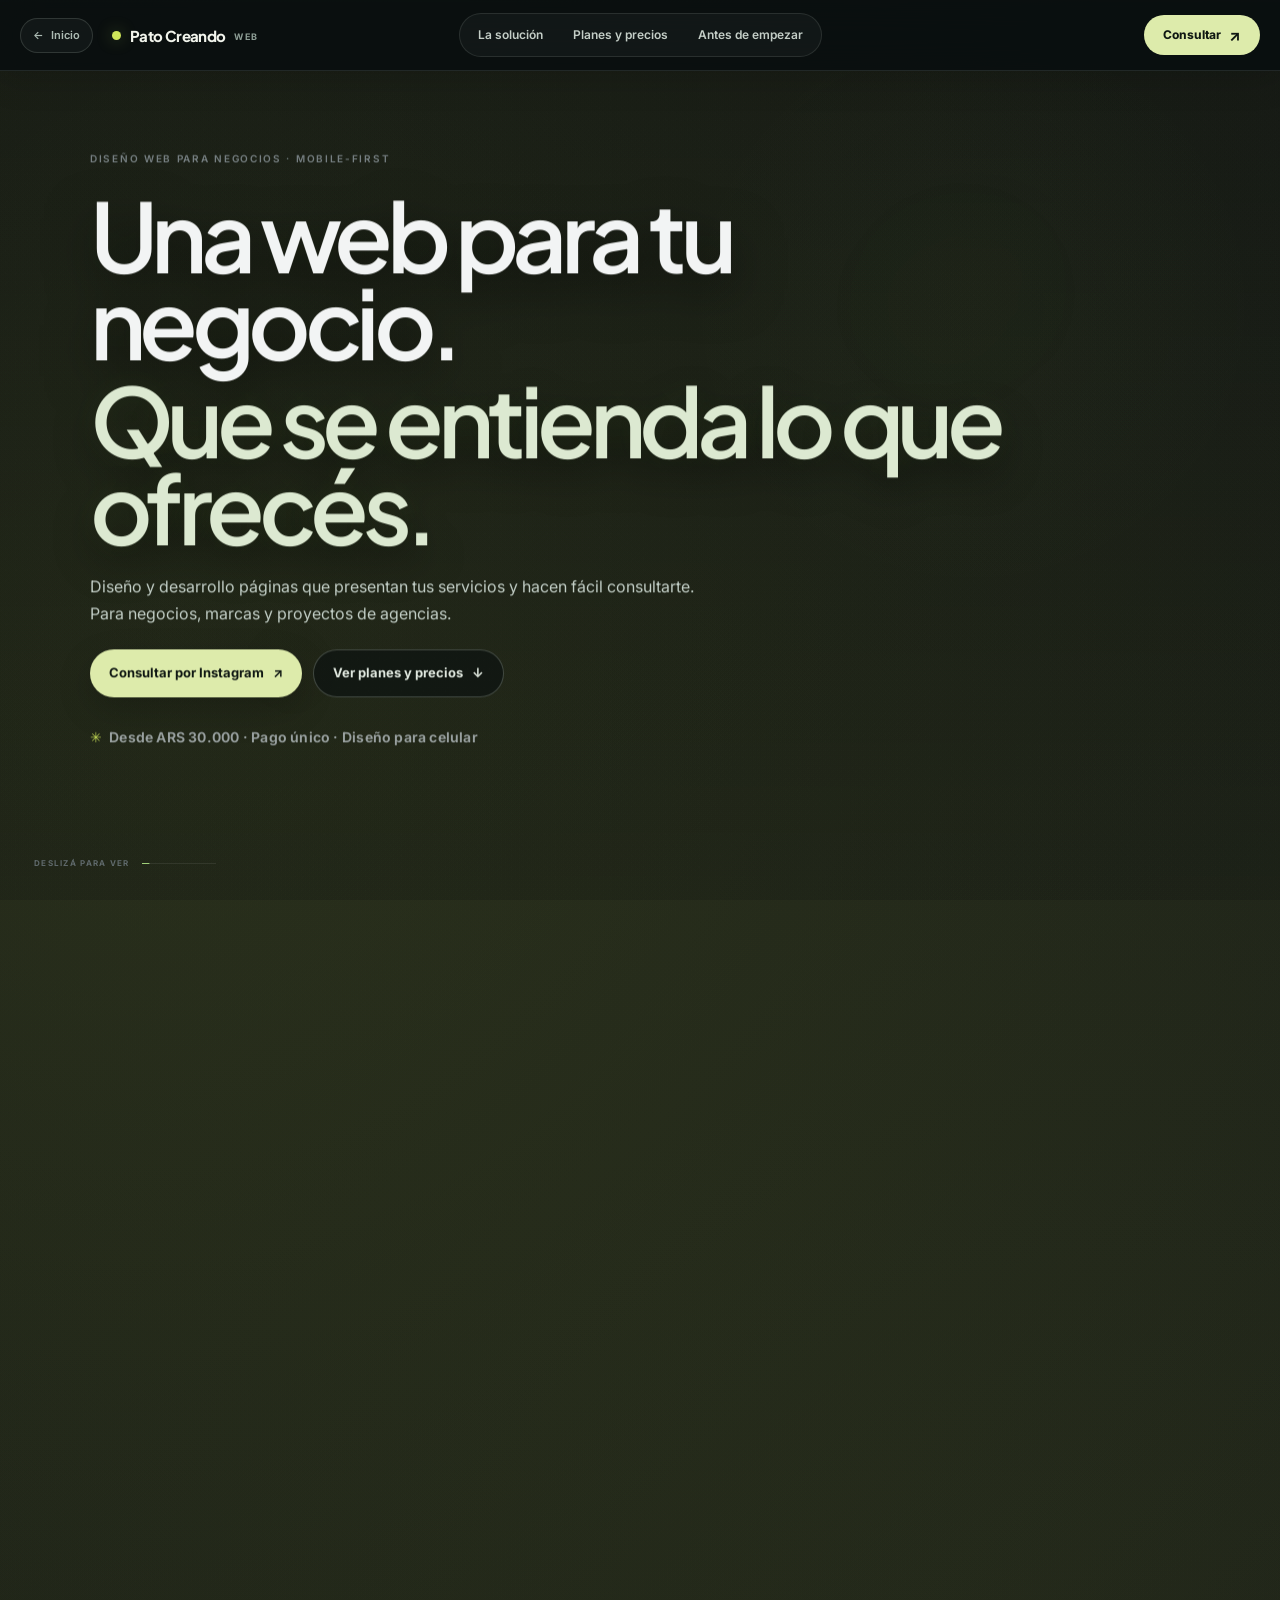
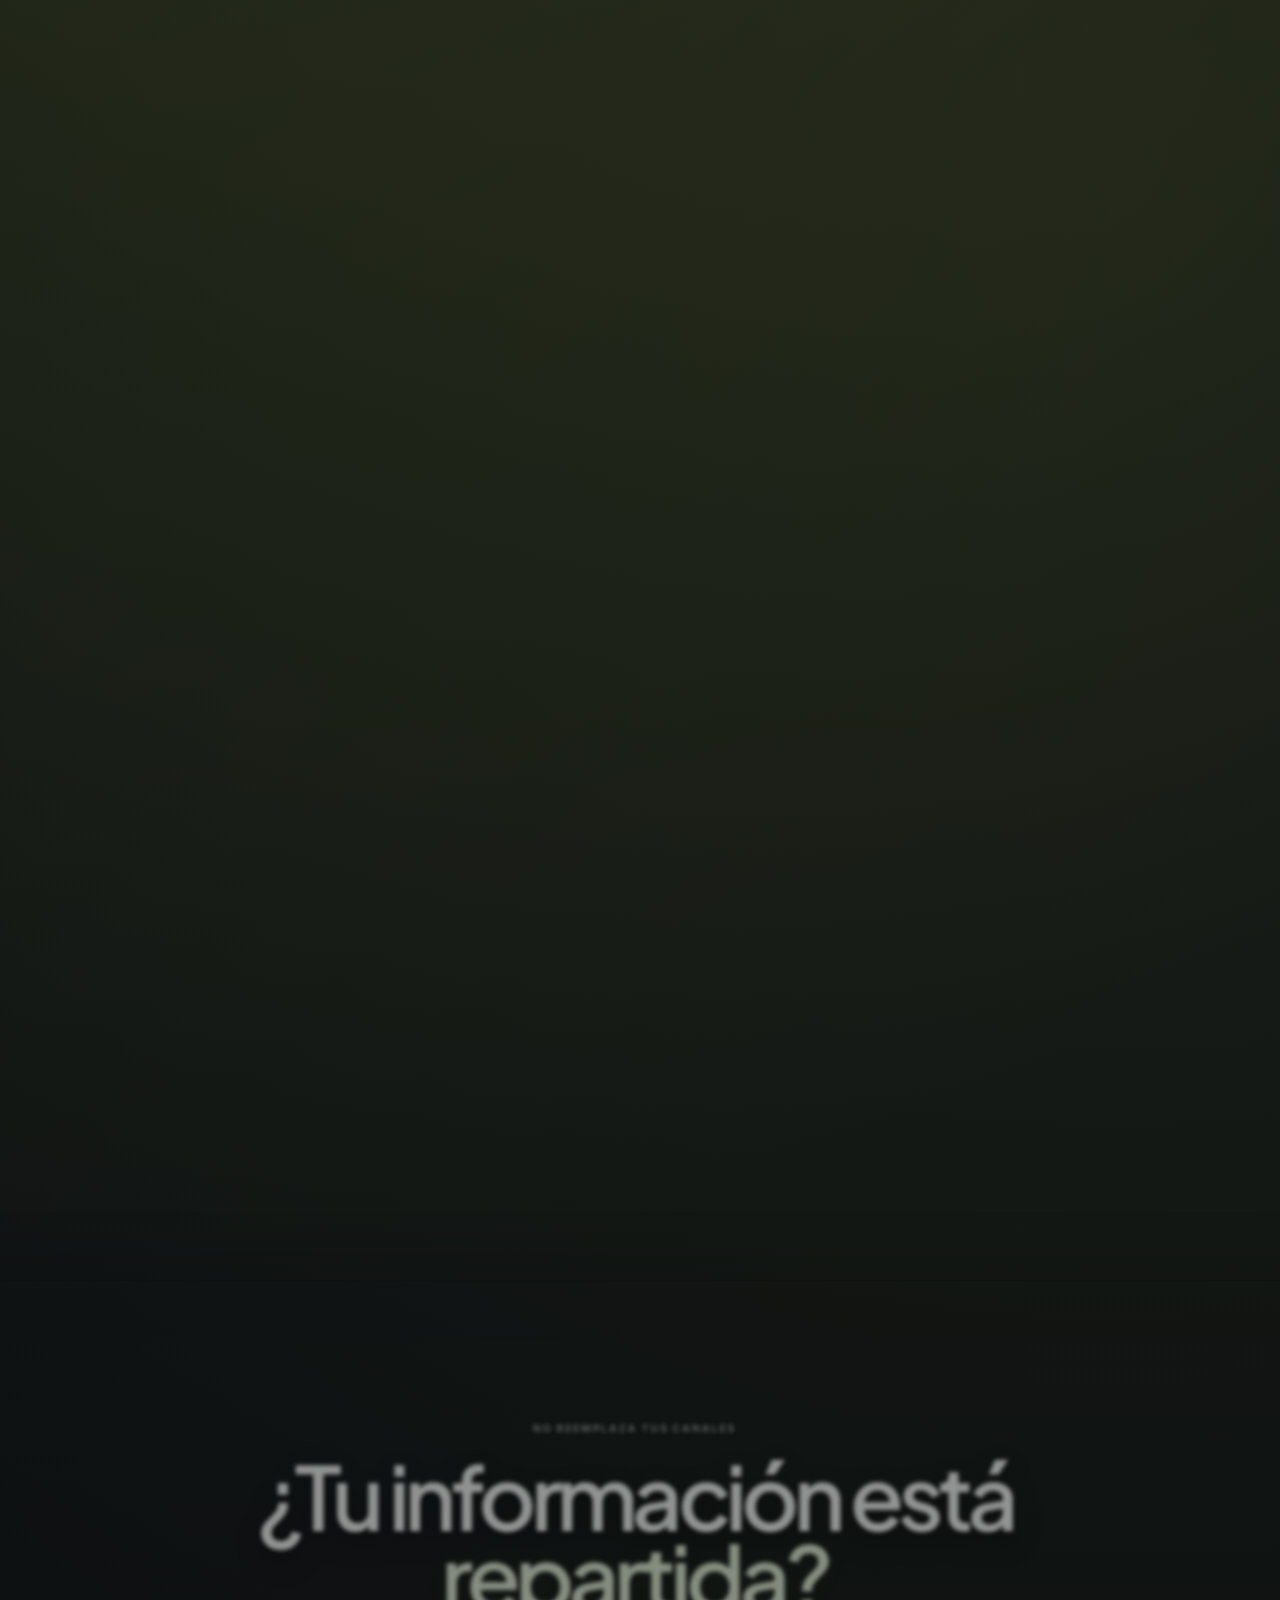
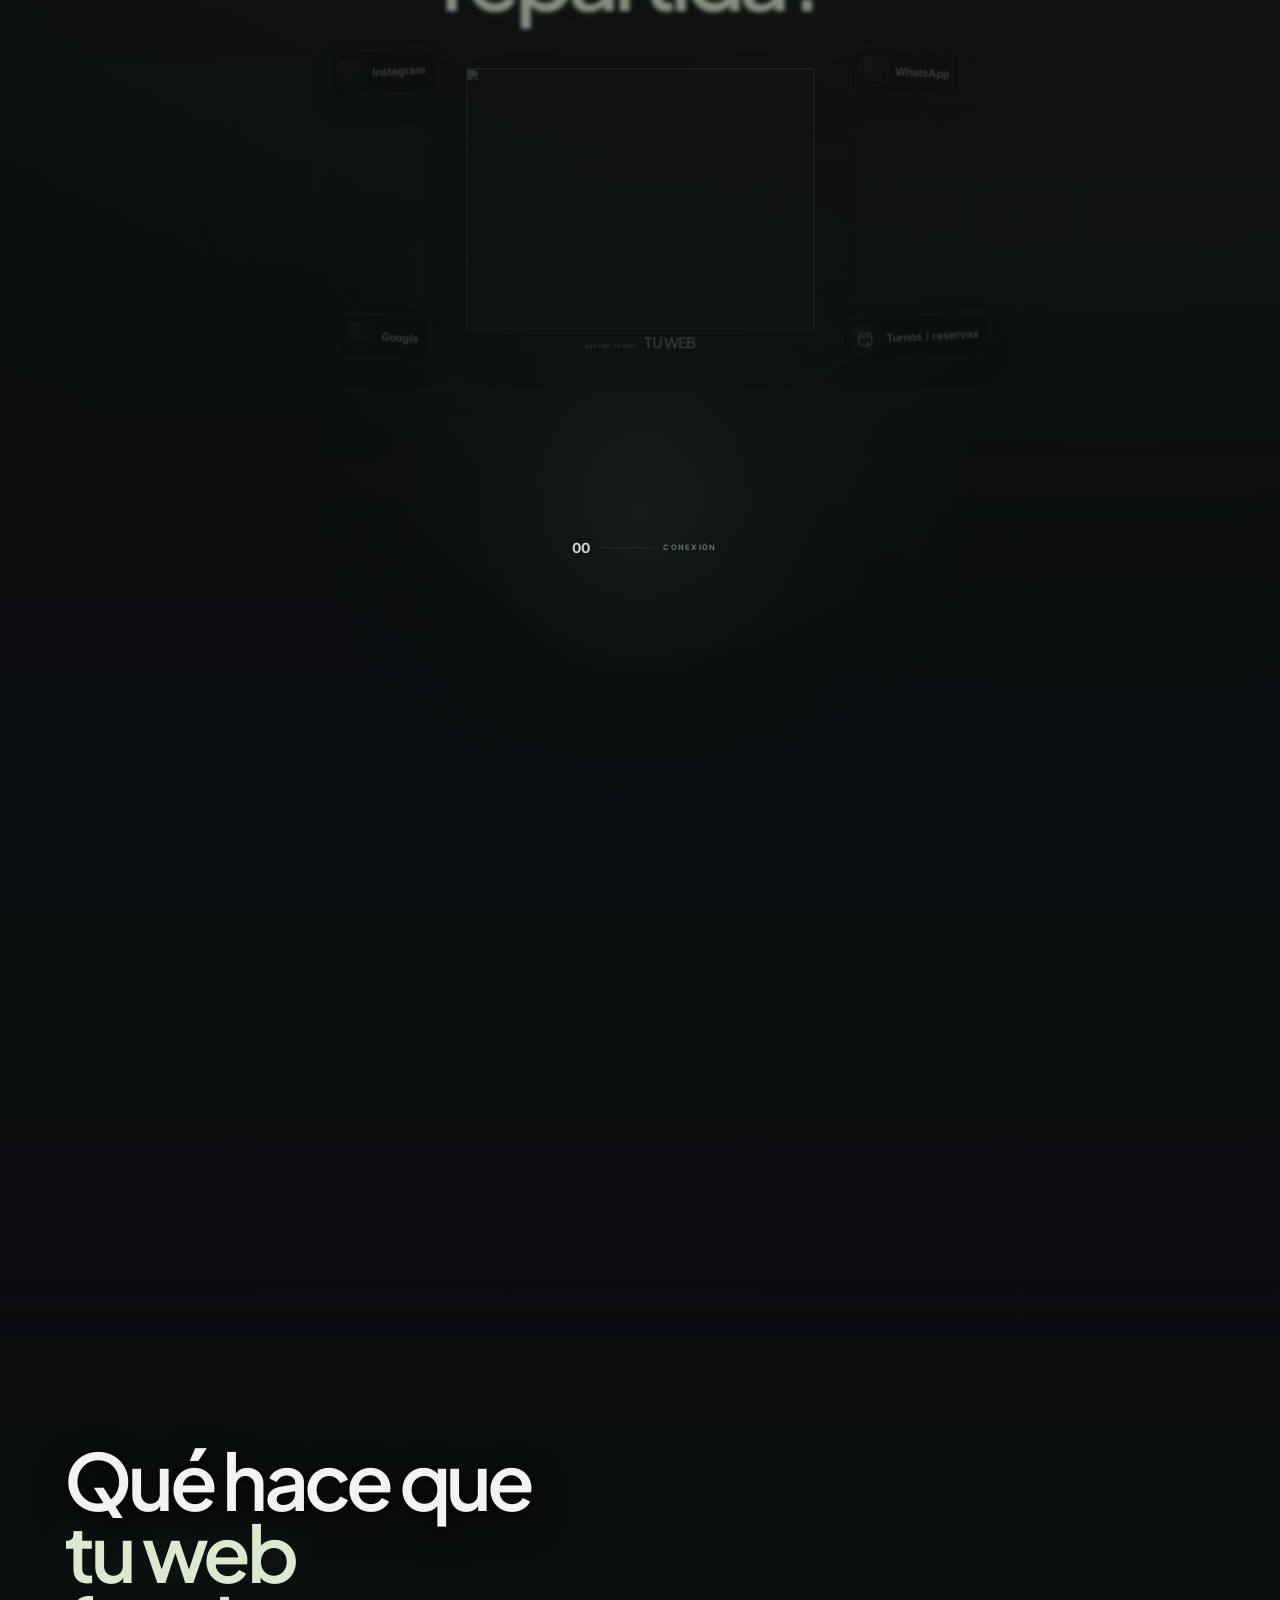
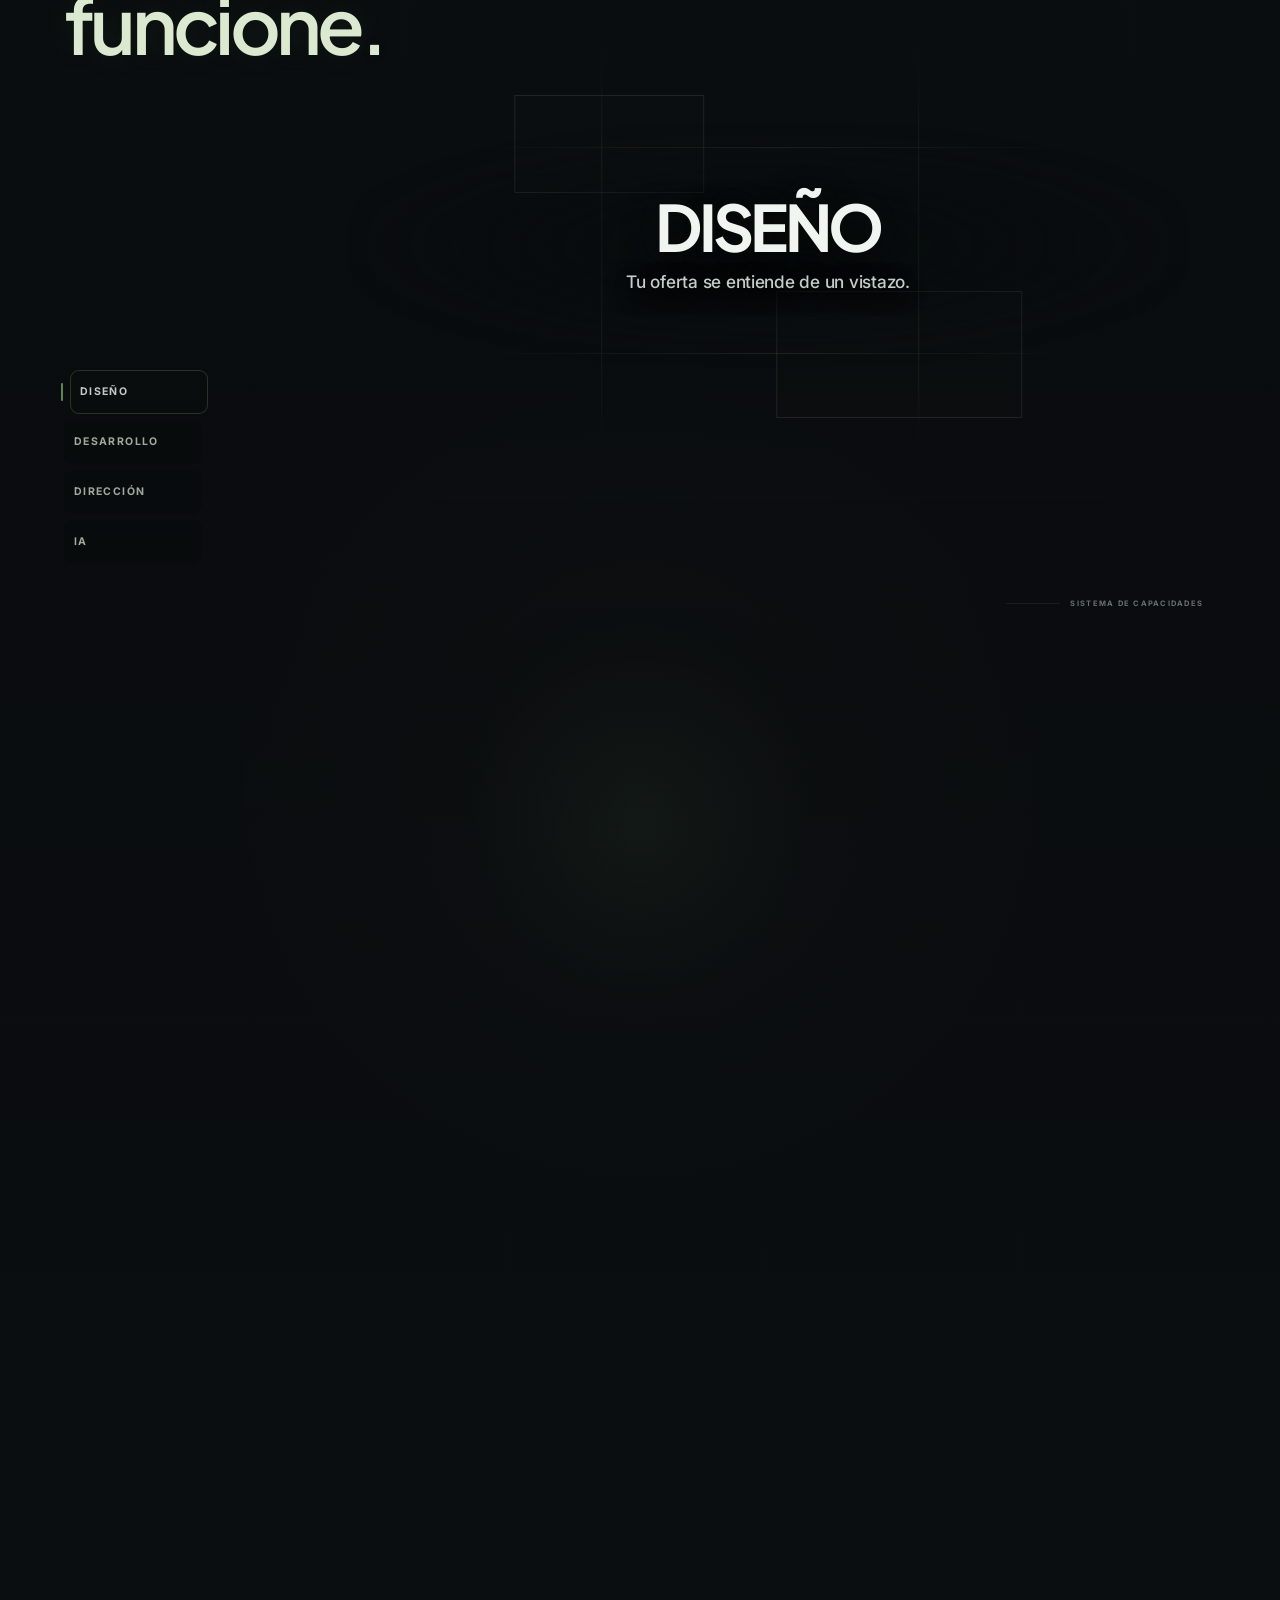
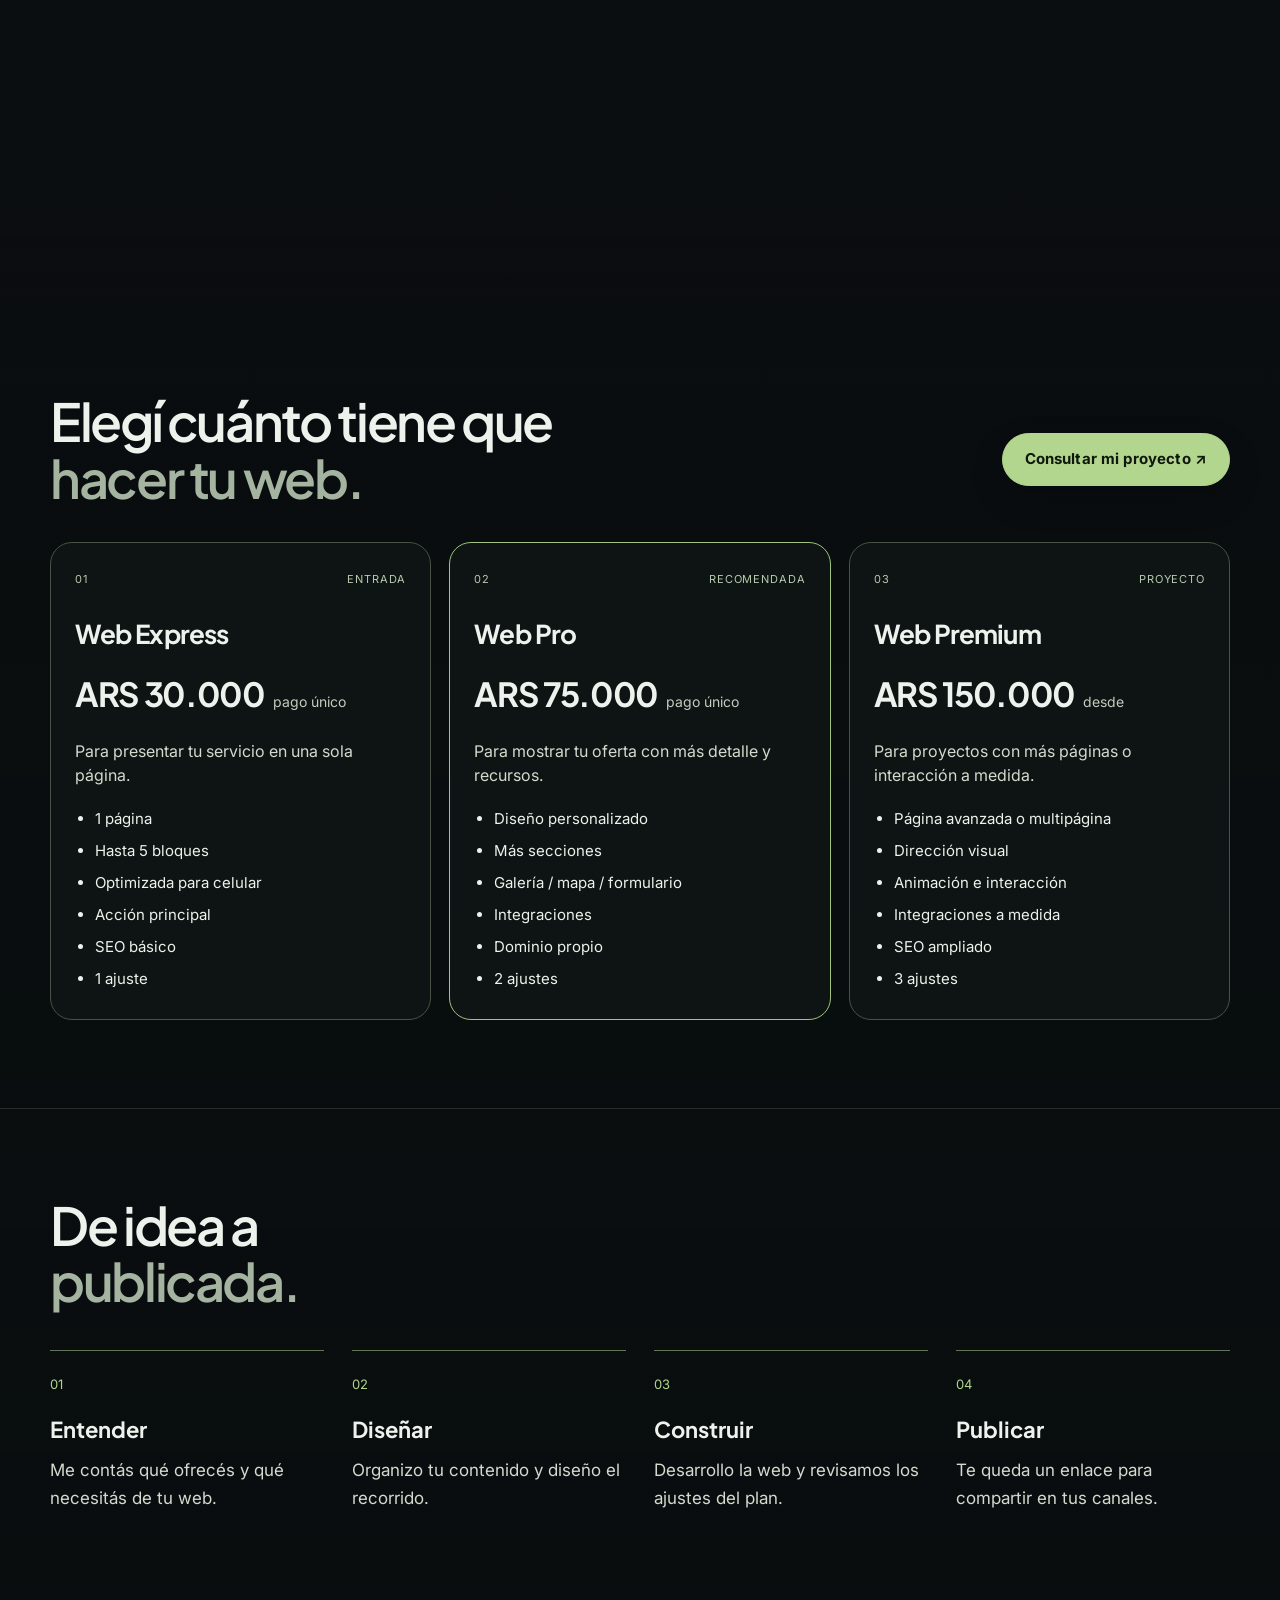
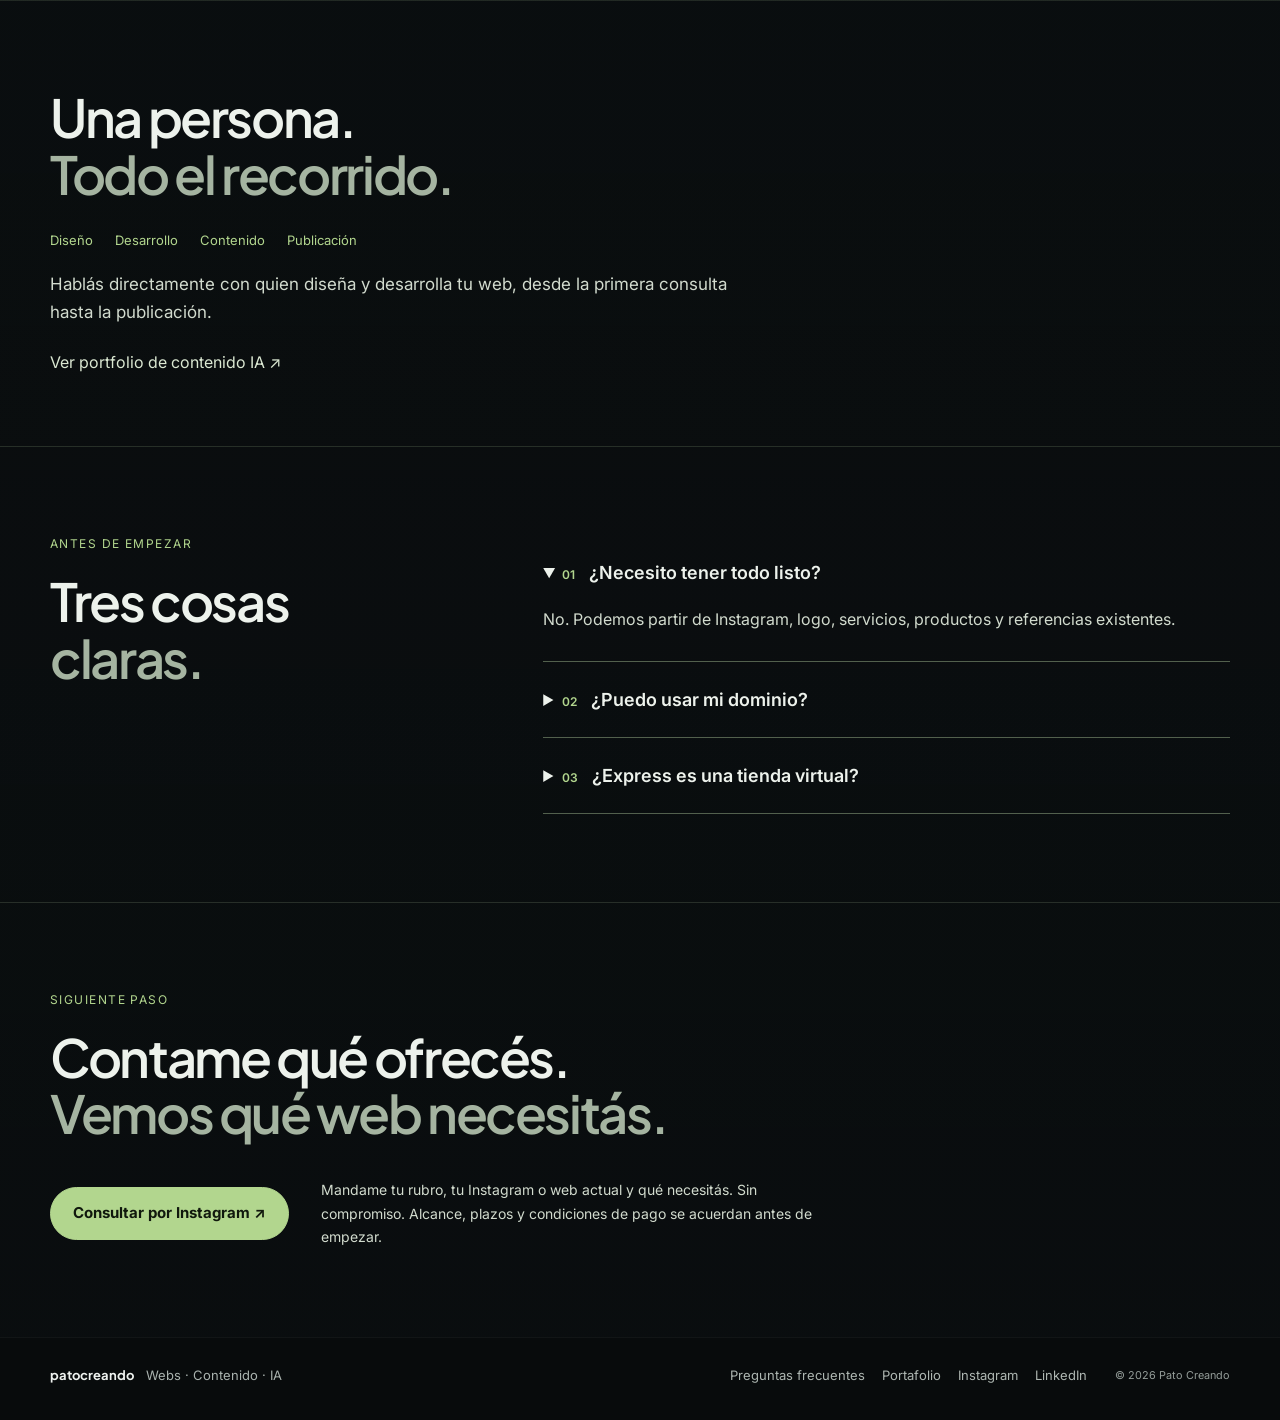
==== commit f1ff64c2: "Refresh changed asset versions for returning visitors" ====
--- a/index.html
+++ b/index.html
@@ -43,8 +43,8 @@
   <link href="https://fonts.googleapis.com/css2?family=Inter:wght@400;500;600&family=Plus+Jakarta+Sans:wght@500;600;700;800&display=swap" rel="stylesheet" />
   <link rel="stylesheet" href="./styles.css?v=5" />
   <link rel="stylesheet" href="./hero-v3.css?v=25" />
-  <link rel="stylesheet" href="./hero-showcase.css?v=2" />
-  <link rel="stylesheet" href="./experience.css?v=35" />
+  <link rel="stylesheet" href="./hero-showcase.css?v=3" />
+  <link rel="stylesheet" href="./experience.css?v=36" />
 
 
 <style id="web-conversion-critical">
@@ -746,10 +746,10 @@
     <a href="https://ig.me/m/patocreando?ref=w61000387" data-web-cta="manychat" target="_blank" rel="noopener noreferrer">Consultar mi web <span>↗</span></a>
   </div>
 
-  <script src="./script.js?v=25"></script>
-  <script src="./capabilities.js?v=9"></script>
-  <script src="./polish.js?v=1"></script>
-  <script src="./film.js?v=3"></script>
-  <script src="./kinetic.js?v=7"></script>
+  <script src="./script.js?v=26"></script>
+  <script src="./capabilities.js?v=10"></script>
+  <script src="./polish.js?v=2"></script>
+  <script src="./film.js?v=4"></script>
+  <script src="./kinetic.js?v=8"></script>
 </body>
 </html>
--- a/experience.css
+++ b/experience.css
@@ -1846,6 +1846,7 @@
 }
 
 .cap-editorial .cap-tab{
+  min-height:44px;
   width:138px;
   padding:8px 9px;
   border-radius:9px;
@@ -4915,7 +4916,8 @@
 }
 
 .cap-editorial .cap-tab:not(.active){
-  opacity:.68;
+  opacity:1;
+  color:#c2cdbd;
 }
 
 .cap-editorial .cap-tab.active{
@@ -4967,7 +4969,7 @@
   }
 
   .cap-editorial .cap-tab strong{
-    font-size:8px;
+    font-size:11px;
   }
 }
 
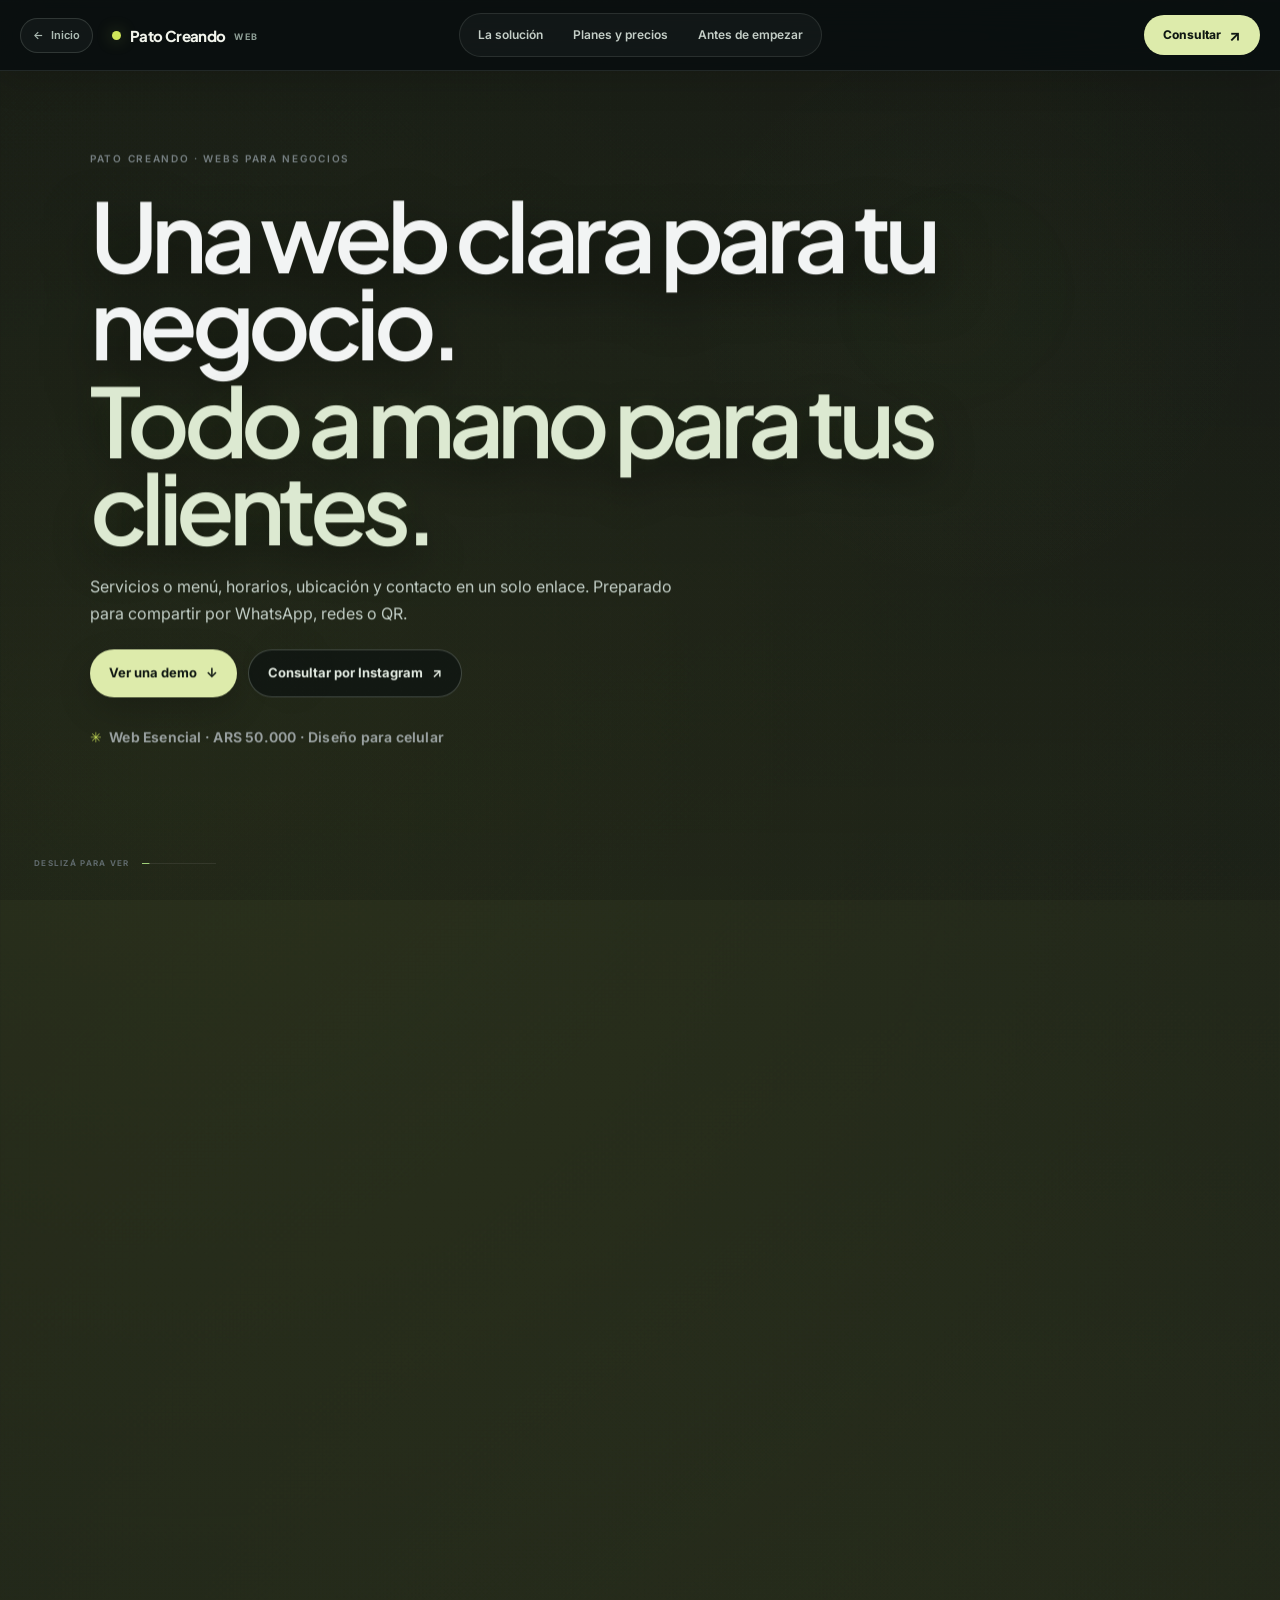
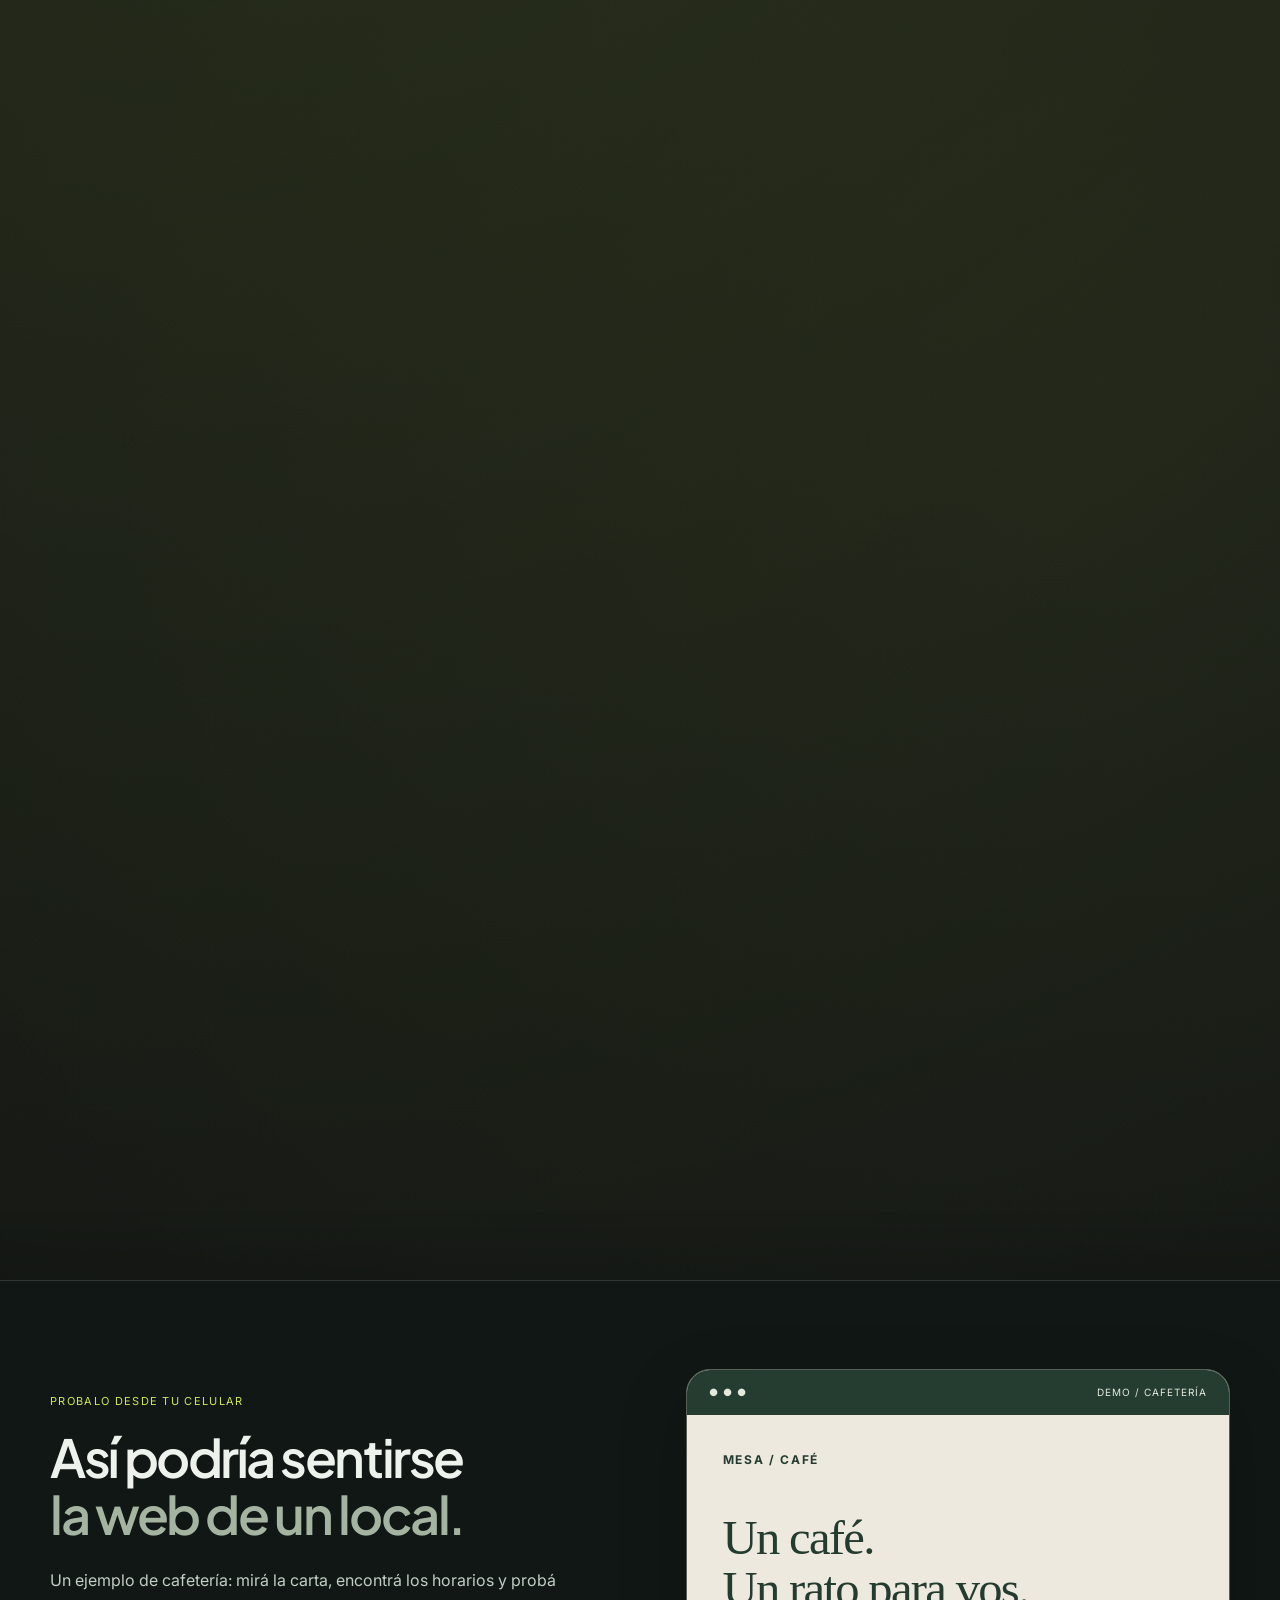
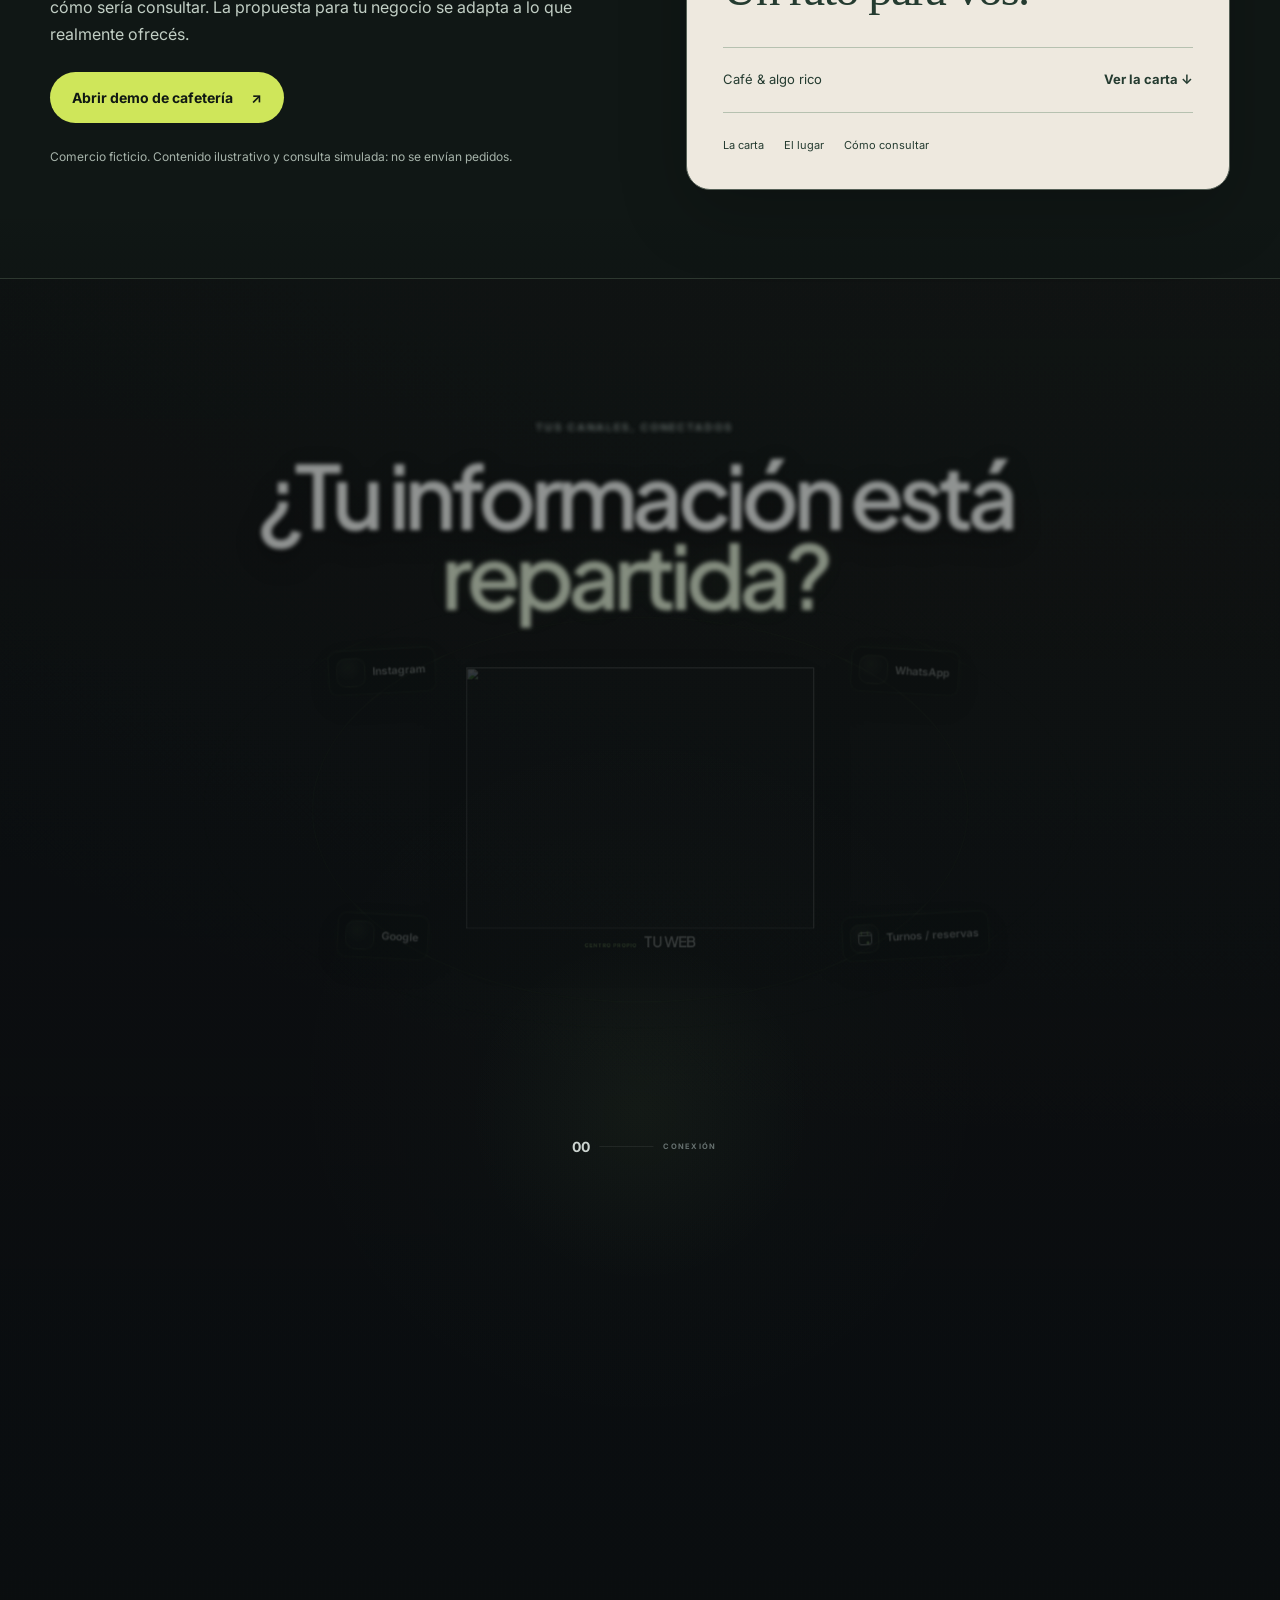
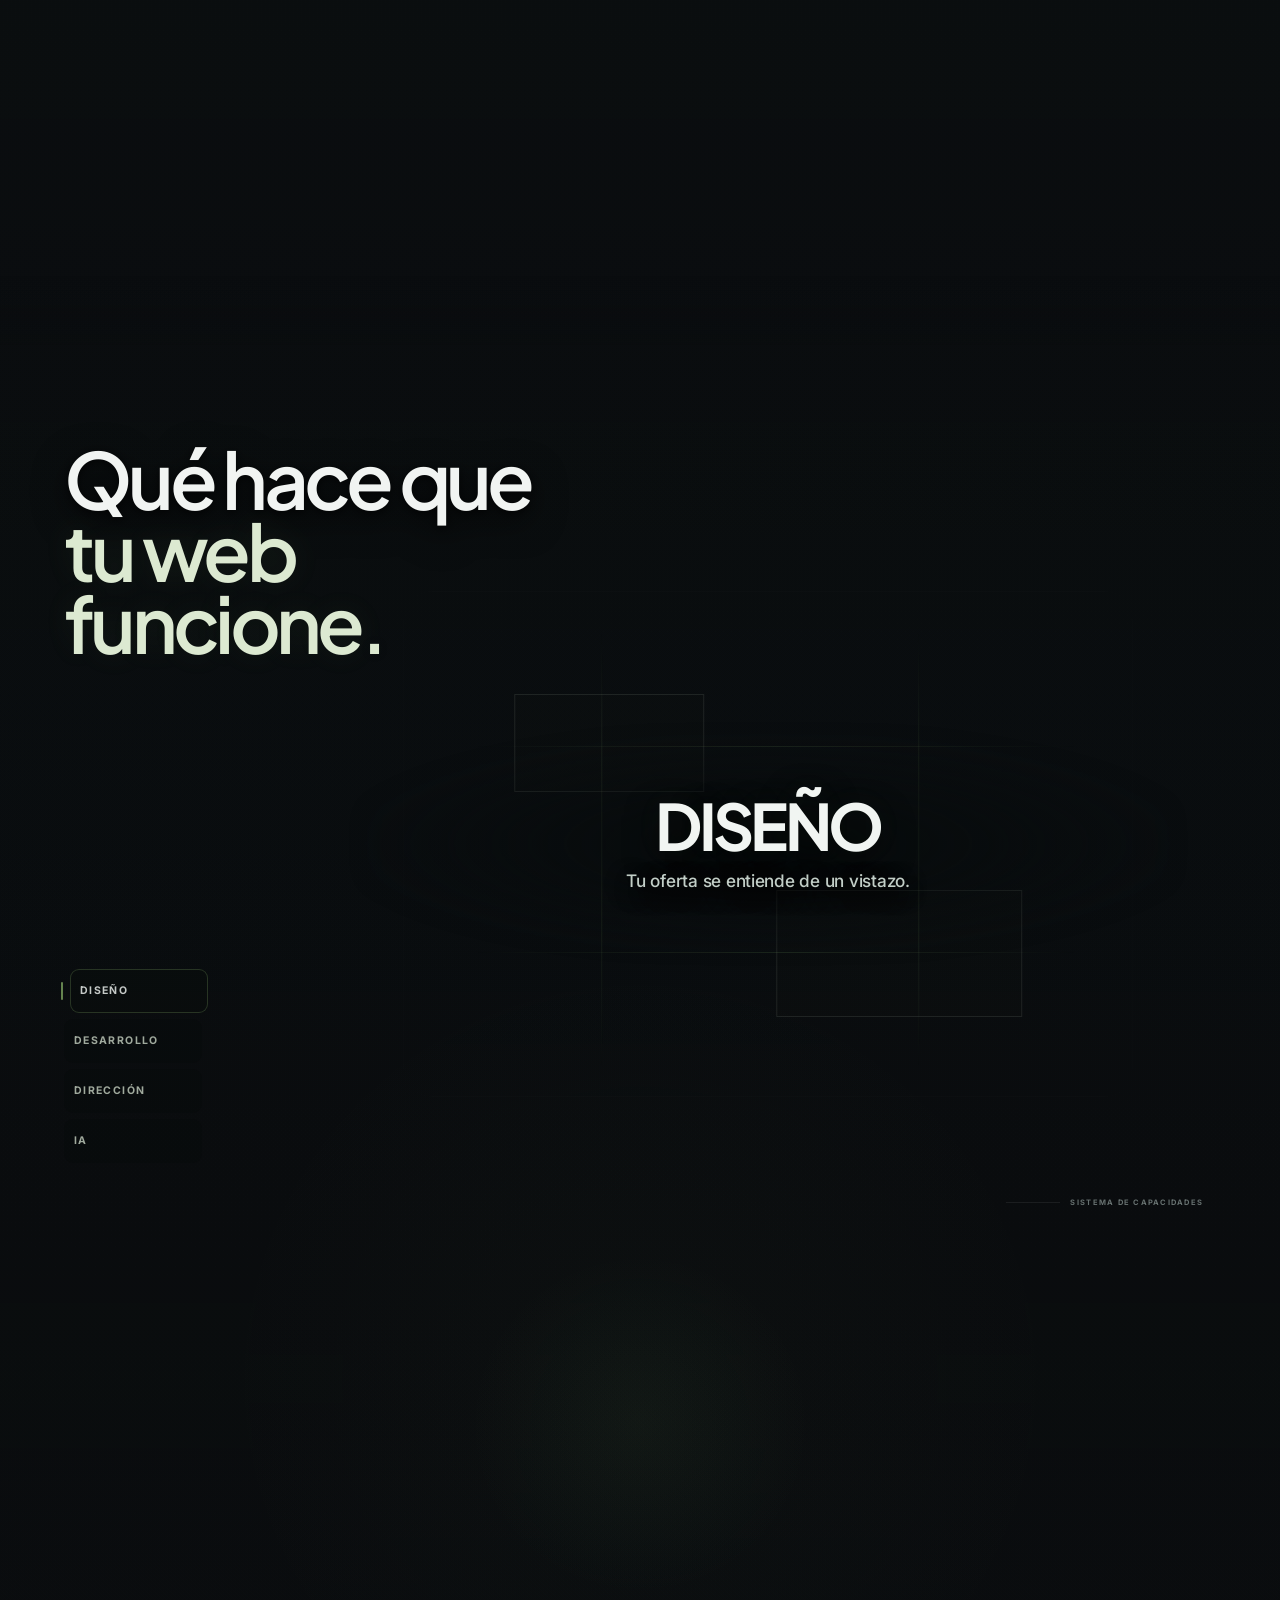
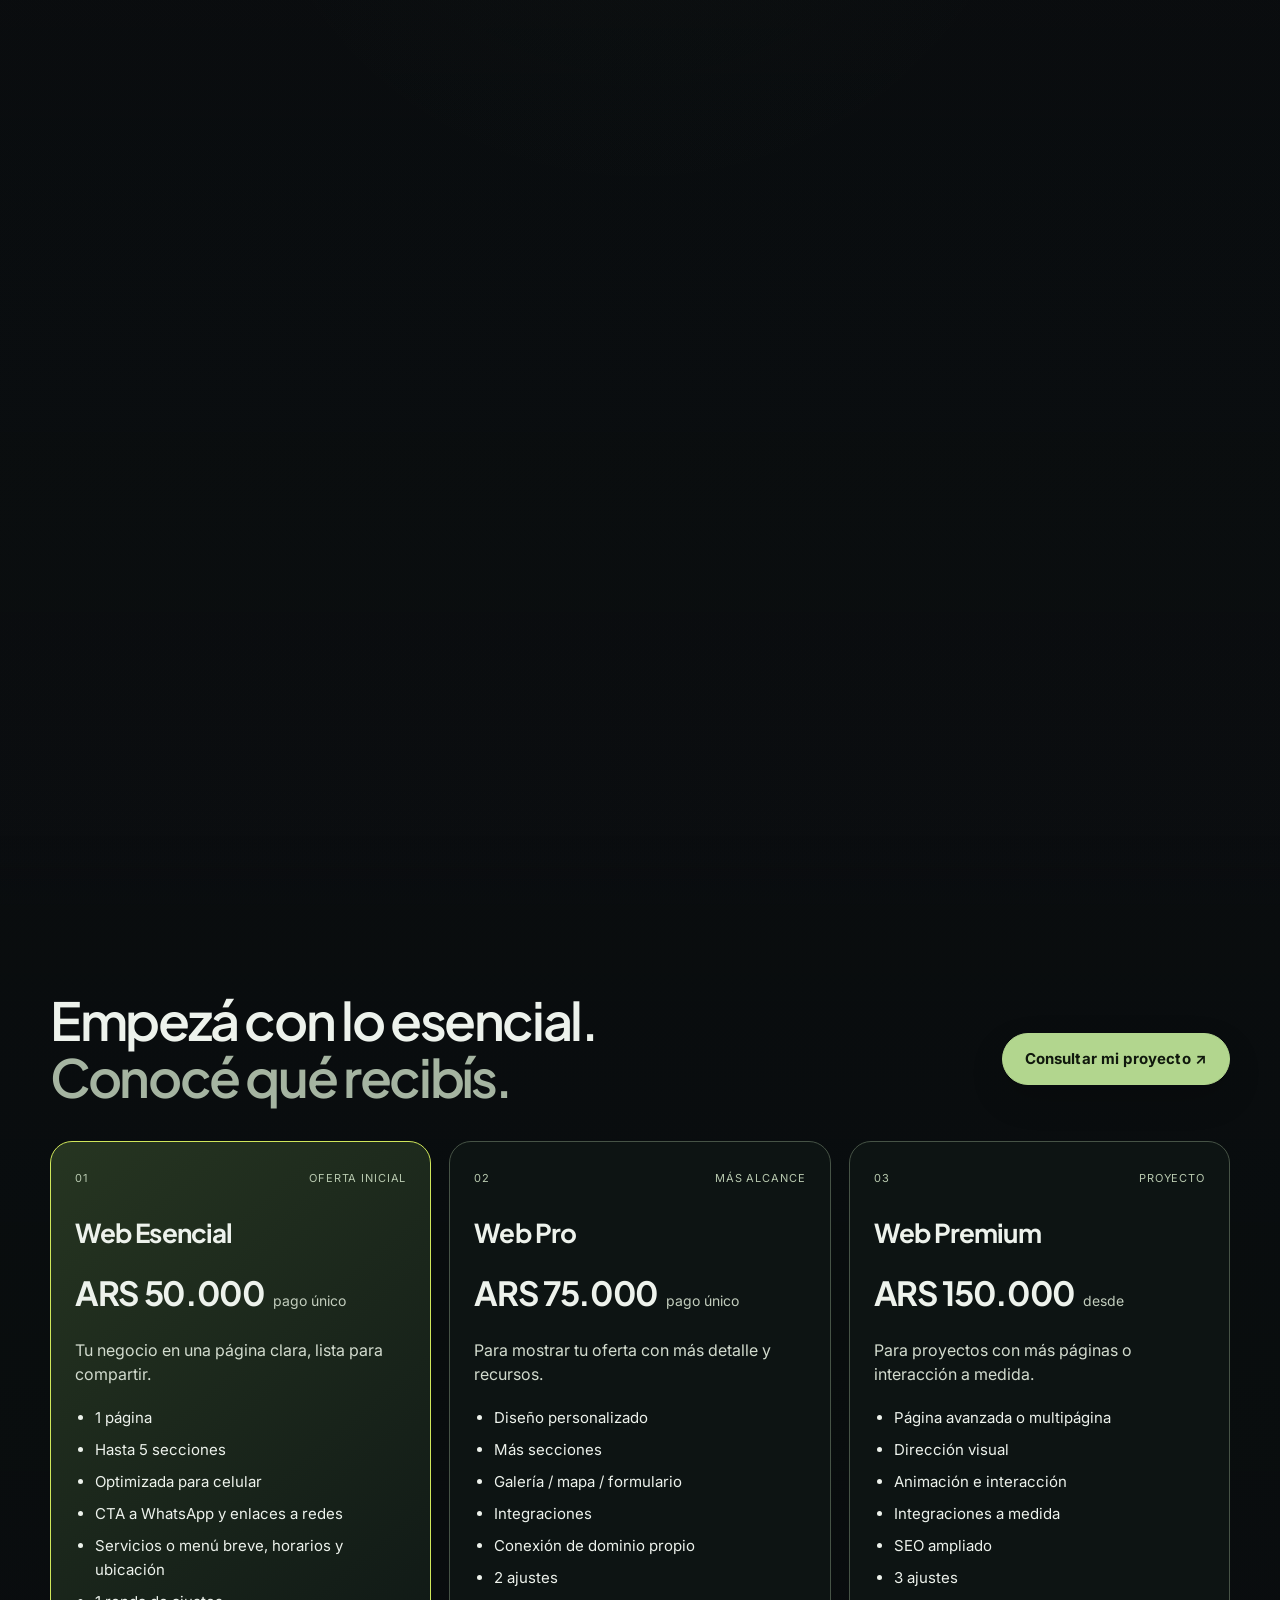
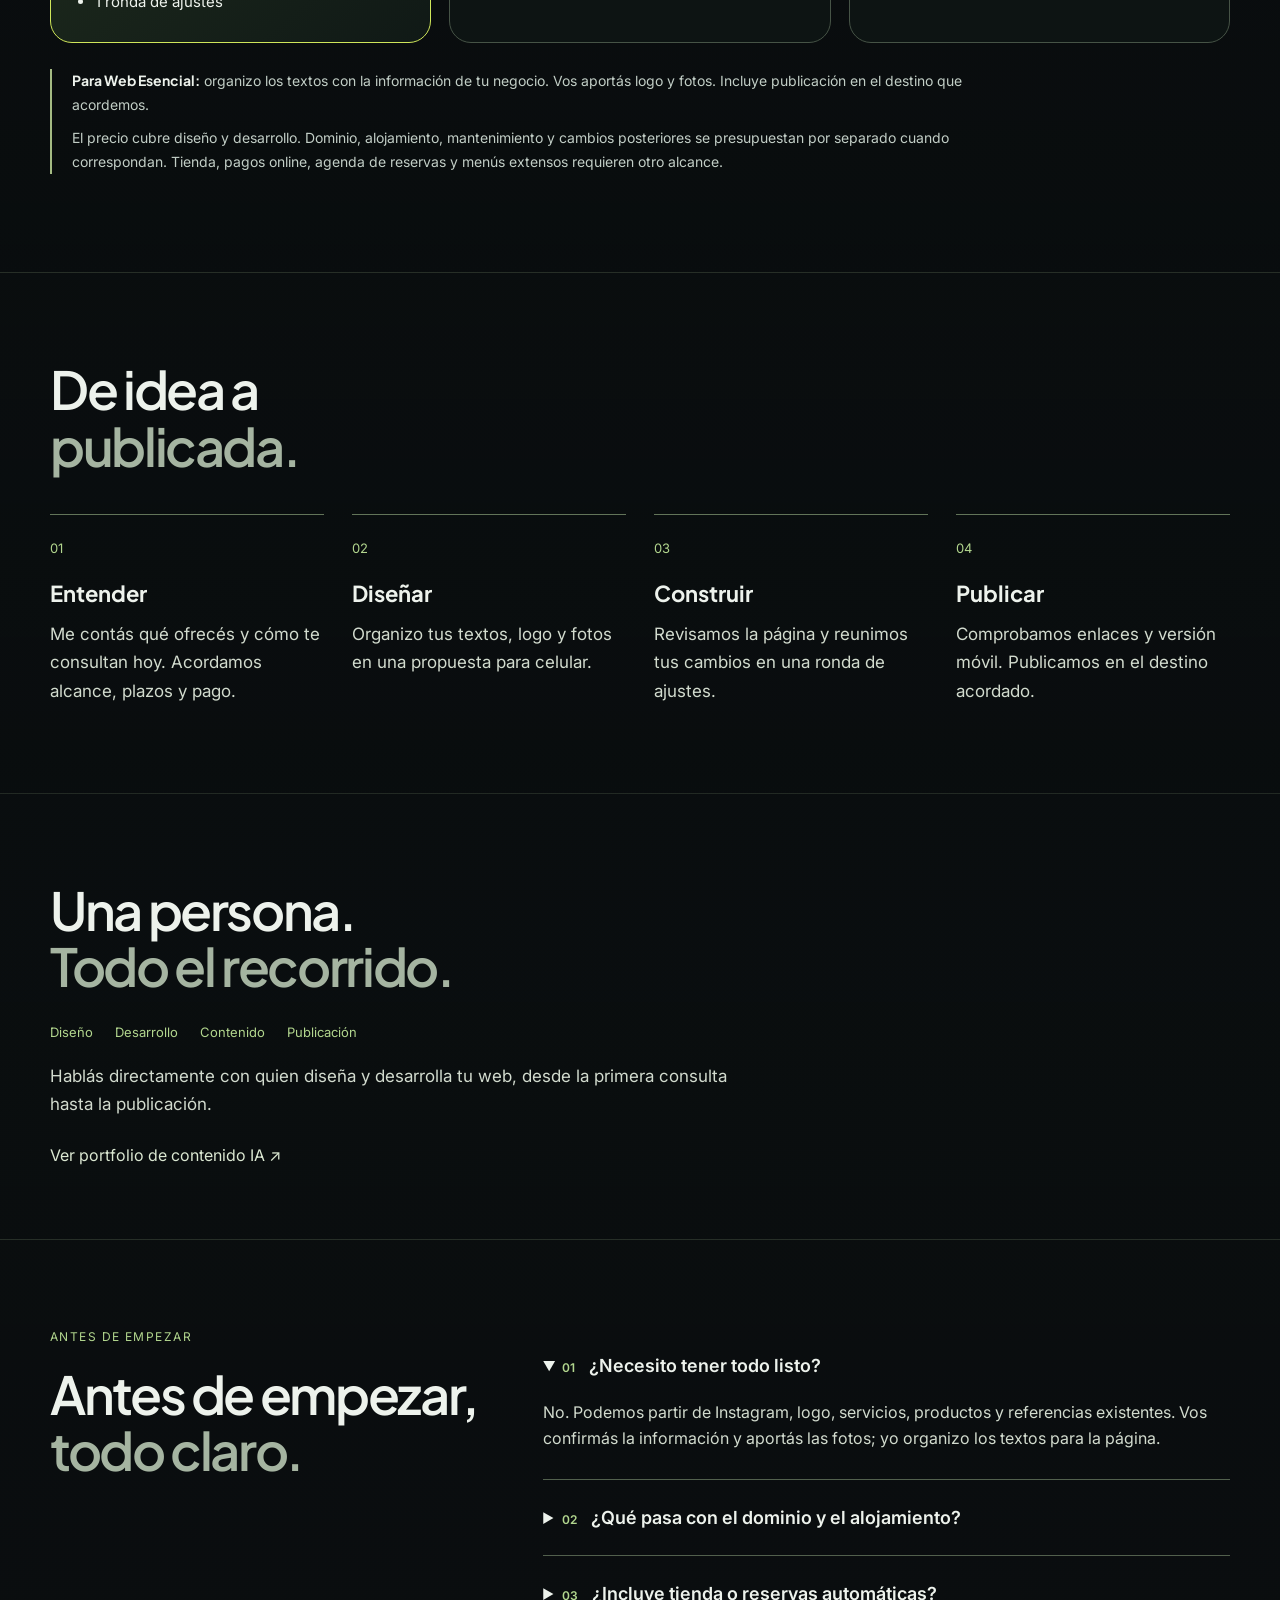
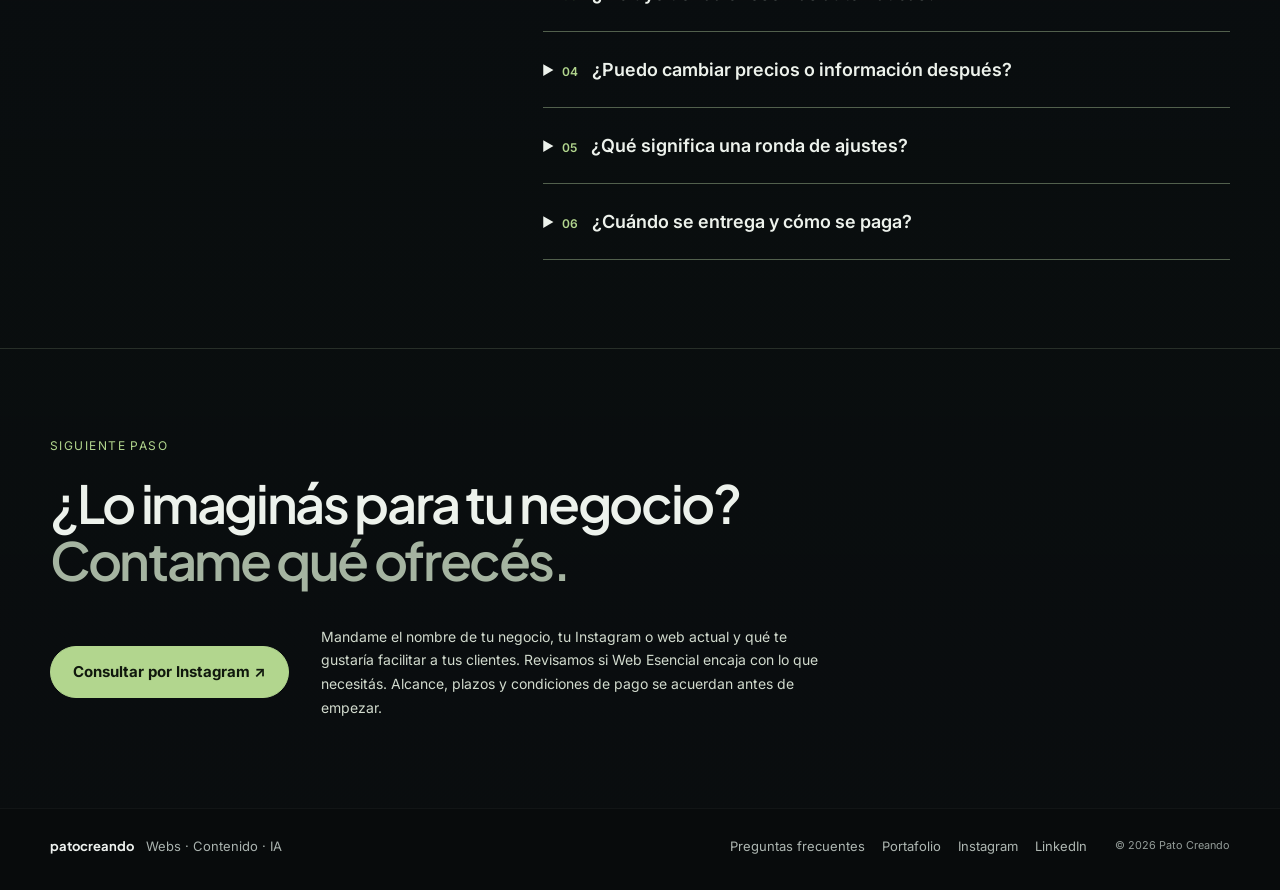
==== commit 116bb0c2: "CRO local: Web Esencial 50k, demo navegable y alcance claro" ====
--- a/index.html
+++ b/index.html
@@ -3,15 +3,15 @@
 <head>
   <meta charset="UTF-8" />
   <meta name="viewport" content="width=device-width, initial-scale=1.0" />
-  <title>Diseño web para negocios | Landing desde ARS 30.000 — Pato Creando</title>
-  <meta name="description" content="Diseño de landing pages y páginas web para negocios. Mobile-first, con una acción clara para recibir consultas. Planes desde ARS 30.000, pago único. Conocé Pato Creando." />
+  <title>Web Esencial para tu negocio · ARS 50.000 | Pato Creando</title>
+  <meta name="description" content="Diseño de landing pages para negocios: Web Esencial por ARS 50.000, hasta 5 secciones y contacto por WhatsApp. Probá una demo y conocé el alcance." />
   <meta name="theme-color" content="#0F1215" />
   <meta name="color-scheme" content="dark" />
   <meta name="robots" content="index,follow" />
   <link rel="canonical" href="https://patocreando.github.io/web/" />
 
   <meta property="og:title" content="Pato Creando — Diseño web para negocios" />
-  <meta property="og:description" content="Landing pages y páginas web para negocios. Diseño mobile-first y planes desde ARS 30.000. Mirá las opciones y contanos tu proyecto." />
+  <meta property="og:description" content="Una web clara para tu negocio. Web Esencial por ARS 50.000. Probá la demo y conocé qué incluye." />
   <meta property="og:type" content="website" />
   <meta property="og:url" content="https://patocreando.github.io/web/" />
   <meta property="og:locale" content="es_AR" />
@@ -19,7 +19,7 @@
 
   <meta name="twitter:card" content="summary" />
   <meta name="twitter:title" content="Pato Creando — Diseño web para negocios" />
-  <meta name="twitter:description" content="Landing pages y webs mobile-first desde ARS 30.000, pago único." />
+  <meta name="twitter:description" content="Web Esencial por ARS 50.000. Servicios, horarios y contacto en una página para celular." />
 
   <script type="application/ld+json">
   {
@@ -186,6 +186,7 @@
 }
 
 </style>
+  <link rel="stylesheet" href="./local-offer.css?v=1" />
 </head>
 
 <body>
@@ -420,17 +421,17 @@
         </div>
 
         <div class="hero-v3-copy" id="heroCopy">
-          <p class="hero-v3-signature">DISEÑO WEB PARA NEGOCIOS · MOBILE-FIRST</p>
+          <p class="hero-v3-signature">PATO CREANDO · WEBS PARA NEGOCIOS</p>
           <h1>
-            Una web para tu negocio.
-            <span>Que se entienda lo que ofrecés.</span>
+            Una web clara para tu negocio.
+            <span>Todo a mano para tus clientes.</span>
           </h1>
-          <p class="hero-conversion-lead">Diseño y desarrollo páginas que presentan tus servicios y hacen fácil consultarte. Para negocios, marcas y proyectos de agencias.</p>
+          <p class="hero-conversion-lead">Servicios o menú, horarios, ubicación y contacto en un solo enlace. Preparado para compartir por WhatsApp, redes o QR.</p>
           <div class="hero-conversion-actions" aria-label="Siguientes pasos">
-            <a class="hero-conversion-primary" href="https://ig.me/m/patocreando?ref=w61000387" data-web-cta="manychat" target="_blank" rel="noopener noreferrer">Consultar por Instagram <span aria-hidden="true">↗</span></a>
-            <a class="hero-conversion-secondary" href="#planes">Ver planes y precios <span aria-hidden="true">↓</span></a>
-          </div>
-          <p class="hero-conversion-note"><span aria-hidden="true">✳</span> Desde ARS 30.000 · Pago único · Diseño para celular</p>
+            <a class="hero-conversion-primary" href="#demo">Ver una demo <span aria-hidden="true">↓</span></a>
+            <a class="hero-conversion-secondary" href="https://ig.me/m/patocreando?ref=w61000387" data-web-cta="manychat" target="_blank" rel="noopener noreferrer">Consultar por Instagram <span aria-hidden="true">↗</span></a>
+          </div>
+          <p class="hero-conversion-note"><span aria-hidden="true">✳</span> Web Esencial · ARS 50.000 · Diseño para celular</p>
         </div>
 
         <div class="hero-v3-scroll" aria-hidden="true">
@@ -443,12 +444,33 @@
       </div>
     </section>
 
+    <section class="local-demo" id="demo" aria-labelledby="demoTitle">
+      <div class="flow-inner local-demo-grid">
+        <div class="local-demo-copy">
+          <p class="local-eyebrow">PROBALO DESDE TU CELULAR</p>
+          <h2 id="demoTitle">Así podría sentirse<span>la web de un local.</span></h2>
+          <p>Un ejemplo de cafetería: mirá la carta, encontrá los horarios y probá cómo sería consultar. La propuesta para tu negocio se adapta a lo que realmente ofrecés.</p>
+          <a class="local-demo-link" href="./demo-cafe.html">Abrir demo de cafetería <span aria-hidden="true">↗</span></a>
+          <p class="local-demo-disclosure">Comercio ficticio. Contenido ilustrativo y consulta simulada: no se envían pedidos.</p>
+        </div>
+        <div class="local-demo-preview" aria-label="Vista previa del ejemplo de cafetería">
+          <div class="preview-toolbar"><span aria-hidden="true">● ● ●</span><span>DEMO / CAFETERÍA</span></div>
+          <div class="preview-content">
+            <p class="preview-brand">MESA / CAFÉ</p>
+            <p class="preview-title">Un café.<br>Un rato para vos.</p>
+            <div class="preview-menu"><span>Café &amp; algo rico</span><span>Ver la carta ↓</span></div>
+            <div class="preview-details"><span>La carta</span><span>El lugar</span><span>Cómo consultar</span></div>
+          </div>
+        </div>
+      </div>
+    </section>
+
     <section class="order-section" id="solucion">
       <div class="order-sticky">
         <div class="order-grid" aria-hidden="true"></div>
 
         <div class="order-copy" id="orderCopy">
-          <p>NO REEMPLAZA TUS CANALES</p>
+          <p>TUS CANALES, CONECTADOS</p>
           <h2>¿Tu información está<span>repartida?</span></h2>
         </div>
 
@@ -593,7 +615,7 @@
       <div class="flow-inner">
 
         <div class="comparison-heading" id="plansHeading">
-          <h2>Elegí cuánto tiene que<span>hacer tu web.</span></h2>
+          <h2>Empezá con lo esencial.<span>Conocé qué recibís.</span></h2>
           <a
             class="plans-banner-cta"
             id="plansBannerCta"
@@ -607,22 +629,22 @@
 
         <div class="comparison-grid" id="plansStage">
           <article class="plan-option express" data-plan="0">
-            <div class="plan-option-top"><span>01</span><em>ENTRADA</em></div>
-            <h3>Web Express</h3>
-            <div class="plan-option-price"><strong>ARS 30.000</strong><small>pago único</small></div>
-            <p>Para presentar tu servicio en una sola página.</p>
+            <div class="plan-option-top"><span>01</span><em>OFERTA INICIAL</em></div>
+            <h3>Web Esencial</h3>
+            <div class="plan-option-price"><strong>ARS 50.000</strong><small>pago único</small></div>
+            <p>Tu negocio en una página clara, lista para compartir.</p>
             <ul>
               <li>1 página</li>
-              <li>Hasta 5 bloques</li>
+              <li>Hasta 5 secciones</li>
               <li>Optimizada para celular</li>
-              <li>Acción principal</li>
-              <li>SEO básico</li>
-              <li>1 ajuste</li>
+              <li>CTA a WhatsApp y enlaces a redes</li>
+              <li>Servicios o menú breve, horarios y ubicación</li>
+              <li>1 ronda de ajustes</li>
             </ul>
           </article>
 
           <article class="plan-option pro" data-plan="1">
-            <div class="plan-option-top"><span>02</span><em>RECOMENDADA</em></div>
+            <div class="plan-option-top"><span>02</span><em>MÁS ALCANCE</em></div>
             <h3>Web Pro</h3>
             <div class="plan-option-price"><strong>ARS 75.000</strong><small>pago único</small></div>
             <p>Para mostrar tu oferta con más detalle y recursos.</p>
@@ -631,7 +653,7 @@
               <li>Más secciones</li>
               <li>Galería / mapa / formulario</li>
               <li>Integraciones</li>
-              <li>Dominio propio</li>
+              <li>Conexión de dominio propio</li>
               <li>2 ajustes</li>
             </ul>
           </article>
@@ -651,7 +673,10 @@
             </ul>
           </article>
         </div>
-
+        <div class="local-scope">
+          <p><strong>Para Web Esencial:</strong> organizo los textos con la información de tu negocio. Vos aportás logo y fotos. Incluye publicación en el destino que acordemos.</p>
+          <p>El precio cubre diseño y desarrollo. Dominio, alojamiento, mantenimiento y cambios posteriores se presupuestan por separado cuando correspondan. Tienda, pagos online, agenda de reservas y menús extensos requieren otro alcance.</p>
+        </div>
       </div>
     </section>
 
@@ -659,10 +684,10 @@
       <div class="flow-inner">
         <h2>De idea a<span>publicada.</span></h2>
         <ol class="process-steps">
-          <li><span aria-hidden="true">01</span><h3>Entender</h3><p>Me contás qué ofrecés y qué necesitás de tu web.</p></li>
-          <li><span aria-hidden="true">02</span><h3>Diseñar</h3><p>Organizo tu contenido y diseño el recorrido.</p></li>
-          <li><span aria-hidden="true">03</span><h3>Construir</h3><p>Desarrollo la web y revisamos los ajustes del plan.</p></li>
-          <li><span aria-hidden="true">04</span><h3>Publicar</h3><p>Te queda un enlace para compartir en tus canales.</p></li>
+          <li><span aria-hidden="true">01</span><h3>Entender</h3><p>Me contás qué ofrecés y cómo te consultan hoy. Acordamos alcance, plazos y pago.</p></li>
+          <li><span aria-hidden="true">02</span><h3>Diseñar</h3><p>Organizo tus textos, logo y fotos en una propuesta para celular.</p></li>
+          <li><span aria-hidden="true">03</span><h3>Construir</h3><p>Revisamos la página y reunimos tus cambios en una ronda de ajustes.</p></li>
+          <li><span aria-hidden="true">04</span><h3>Publicar</h3><p>Comprobamos enlaces y versión móvil. Publicamos en el destino acordado.</p></li>
         </ol>
       </div>
     </section>
@@ -691,21 +716,33 @@
       <div class="flow-inner faq-layout">
         <div class="faq-heading">
           <p>ANTES DE EMPEZAR</p>
-          <h2>Tres cosas<span>claras.</span></h2>
+          <h2>Antes de empezar,<span>todo claro.</span></h2>
         </div>
 
         <div class="faq-items">
           <details open>
             <summary><span>01</span> ¿Necesito tener todo listo?</summary>
-            <p>No. Podemos partir de Instagram, logo, servicios, productos y referencias existentes.</p>
+            <p>No. Podemos partir de Instagram, logo, servicios, productos y referencias existentes. Vos confirmás la información y aportás las fotos; yo organizo los textos para la página.</p>
           </details>
           <details>
-            <summary><span>02</span> ¿Puedo usar mi dominio?</summary>
-            <p>Sí. Si ya tenés uno, se conecta cuando el alcance del plan lo contempla.</p>
+            <summary><span>02</span> ¿Qué pasa con el dominio y el alojamiento?</summary>
+            <p>Antes de empezar acordamos dónde se publica y si usás dominio propio. El registro del dominio, el alojamiento y sus renovaciones no forman parte del precio de diseño y desarrollo; se detallan por separado cuando correspondan.</p>
           </details>
           <details>
-            <summary><span>03</span> ¿Express es una tienda virtual?</summary>
-            <p>No. Express es una página comercial que puede llevar a una tienda, catálogo, agenda o sistema existente.</p>
+            <summary><span>03</span> ¿Incluye tienda o reservas automáticas?</summary>
+            <p>Web Esencial presenta tu negocio y lleva a WhatsApp o a tus canales existentes. No incluye carrito, cobros ni un sistema de reservas propio.</p>
+          </details>
+          <details>
+            <summary><span>04</span> ¿Puedo cambiar precios o información después?</summary>
+            <p>Sí, los cambios posteriores se acuerdan y presupuestan aparte. Si necesitás actualizar la carta con frecuencia, lo definimos antes de elegir la solución. Web Esencial no incluye un panel de edición.</p>
+          </details>
+          <details>
+            <summary><span>05</span> ¿Qué significa una ronda de ajustes?</summary>
+            <p>Revisás la propuesta y reunís tus correcciones en una sola devolución. Incluye cambios dentro de las secciones y el alcance acordados; nuevas funciones o secciones se cotizan aparte.</p>
+          </details>
+          <details>
+            <summary><span>06</span> ¿Cuándo se entrega y cómo se paga?</summary>
+            <p>Alcance, plazos y condiciones de pago se acuerdan antes de empezar. El plazo depende de la propuesta y de contar con la información y los materiales necesarios.</p>
           </details>
         </div>
       </div>
@@ -714,10 +751,10 @@
     <section class="contact-summary">
       <div class="flow-inner">
         <p>SIGUIENTE PASO</p>
-        <h2>Contame qué ofrecés.<span>Vemos qué web necesitás.</span></h2>
+        <h2>¿Lo imaginás para tu negocio?<span>Contame qué ofrecés.</span></h2>
         <div class="contact-actions">
           <a href="https://ig.me/m/patocreando?ref=w61000387" data-web-cta="manychat" target="_blank" rel="noopener noreferrer">Consultar por Instagram ↗</a>
-          <small>Mandame tu rubro, tu Instagram o web actual y qué necesitás. Sin compromiso. Alcance, plazos y condiciones de pago se acuerdan antes de empezar.</small>
+          <small>Mandame el nombre de tu negocio, tu Instagram o web actual y qué te gustaría facilitar a tus clientes. Revisamos si Web Esencial encaja con lo que necesitás. Alcance, plazos y condiciones de pago se acuerdan antes de empezar.</small>
         </div>
       </div>
     </section>
--- a/local-offer.css
+++ b/local-offer.css
@@ -0,0 +1,23 @@
+/* Local offer: quick access to proof, then a bounded service. */
+#demo{scroll-margin-top:85px}
+.local-demo{position:relative;z-index:2;background:#101715;color:#edf2ec;border-block:1px solid #344036}
+.local-demo-grid{display:grid;grid-template-columns:1.05fr 1fr;gap:64px;align-items:center}
+.local-eyebrow{font-size:11px;letter-spacing:.12em;color:#cfe65a;margin:0 0 20px}
+.local-demo-copy>p:not(.local-eyebrow){max-width:540px;line-height:1.7;color:#c1cec4;font-size:16px;margin:24px 0}
+.local-demo-link{display:inline-flex;align-items:center;gap:18px;min-height:48px;padding:15px 22px;border-radius:999px;background:#cfe65a;color:#101813;font-size:14px;font-weight:700;text-decoration:none}
+.local-demo-copy>.local-demo-disclosure{font-size:12px!important;line-height:1.6!important;color:#a6b3aa!important;margin-bottom:0!important}
+.local-demo-preview{border:1px solid #556057;border-radius:24px;overflow:hidden;background:#eee9df;box-shadow:0 24px 70px #0003;color:#243b30}
+.preview-toolbar{display:flex;justify-content:space-between;padding:15px 22px;background:#253c30;color:#e4e9dc;font-size:10px;letter-spacing:.1em}
+.preview-content{padding:36px}
+.preview-brand{font-size:12px;letter-spacing:.14em;font-weight:700;margin:0 0 44px}
+.preview-title{font:clamp(32px,3.8vw,54px)/1.05 Georgia,serif;letter-spacing:-.035em;margin:0 0 32px}
+.preview-menu{display:flex;justify-content:space-between;gap:14px;border-block:1px solid #b6c1b0;padding:22px 0;font-size:13px}
+.preview-menu span:last-child{font-weight:700}
+.preview-details{display:flex;flex-wrap:wrap;gap:10px 20px;font-size:11px;margin-top:24px}
+.plan-option.express{border-color:#cfe65a;background:linear-gradient(140deg,#263521,#101916)}
+.plan-option.pro{border-color:#465346}
+.local-scope{margin-top:26px;max-width:940px;border-left:2px solid #a4bb83;padding-left:20px;color:#c2cec6;font-size:14px;line-height:1.7}
+.local-scope p{margin:0 0 10px}.local-scope strong{color:#edf2ec}
+.local-demo-link:hover{background:#e0f394}.local-demo-link:focus-visible{outline:3px solid #fff;outline-offset:5px}
+@media(max-width:900px){.local-demo-grid{grid-template-columns:1fr;gap:32px}.local-demo-preview{max-width:540px;width:100%}.local-demo-copy h2{max-width:600px}}
+@media(max-width:600px){.preview-content{padding:26px}.preview-title{font-size:40px}.preview-brand{margin-bottom:30px}.hero-v3-copy .hero-conversion-lead{font-size:14px;line-height:1.5}.hero-v3-copy .hero-conversion-note{font-size:11px}}
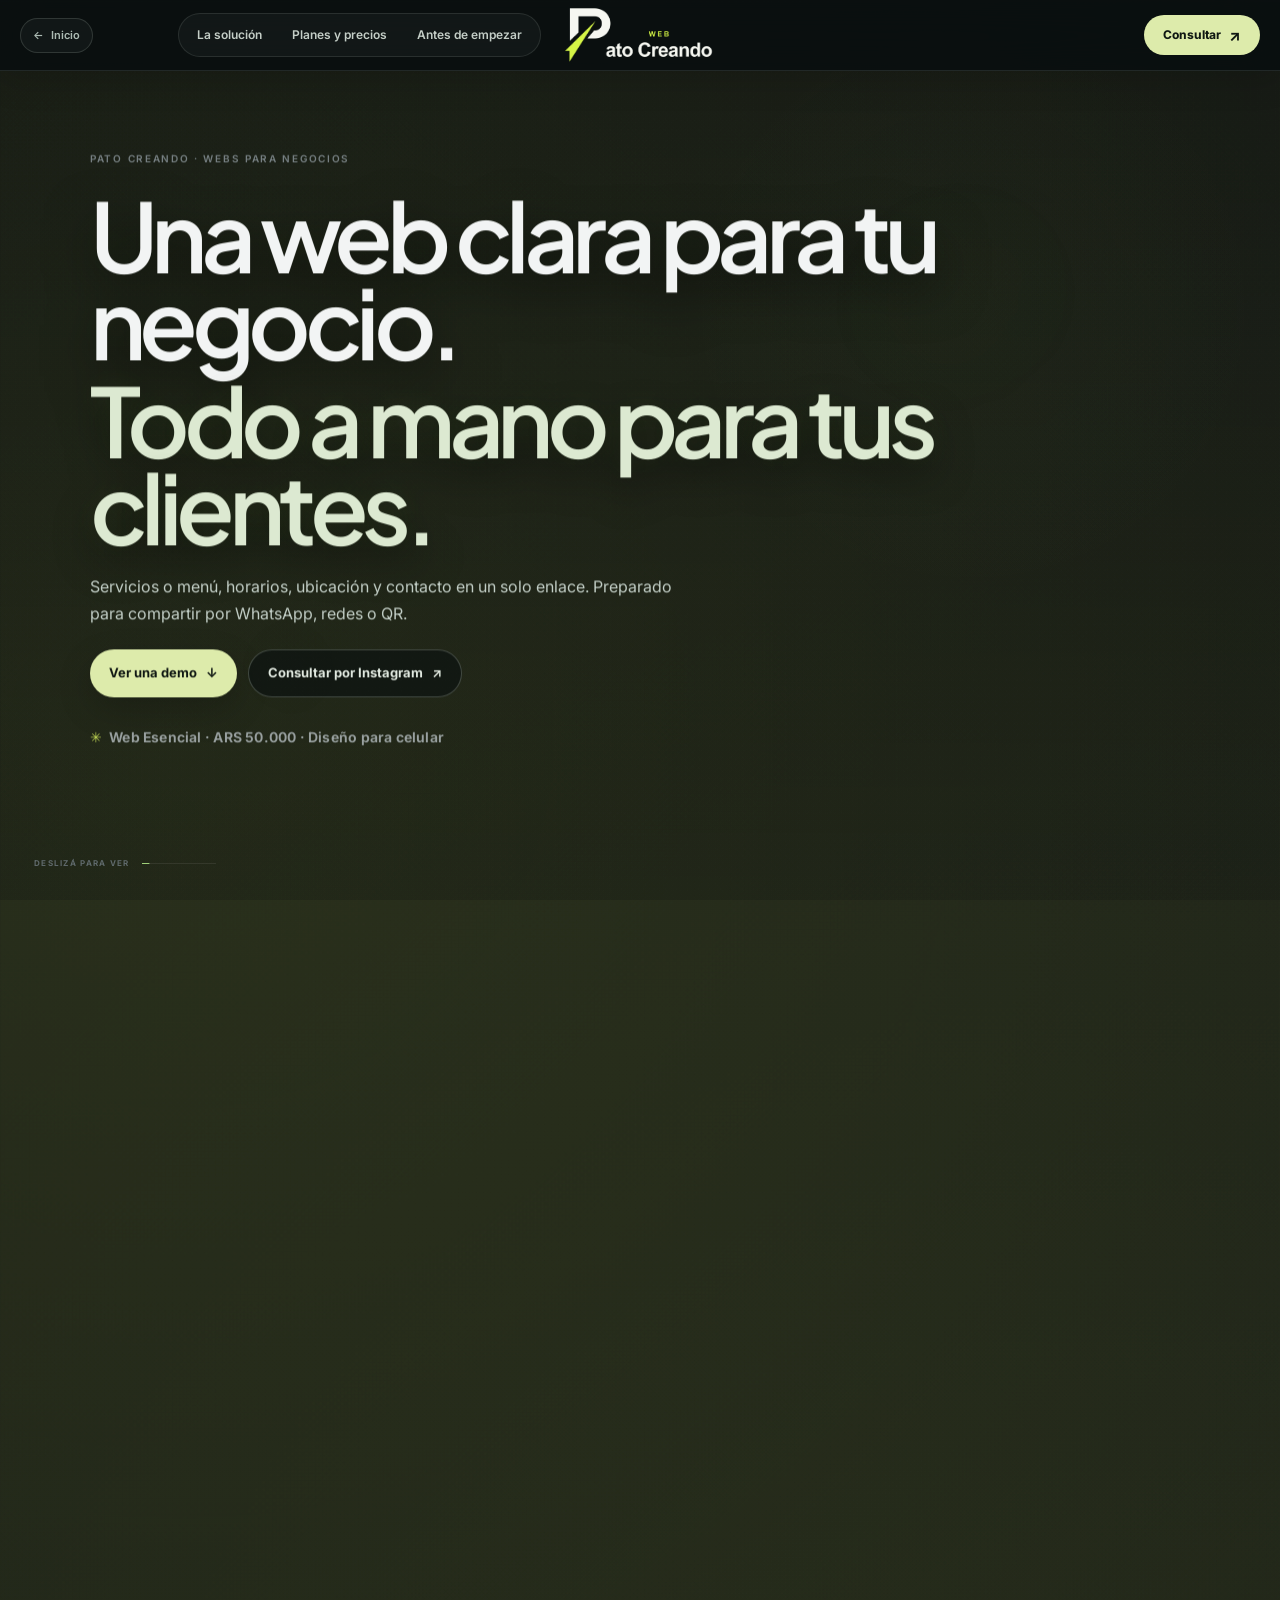
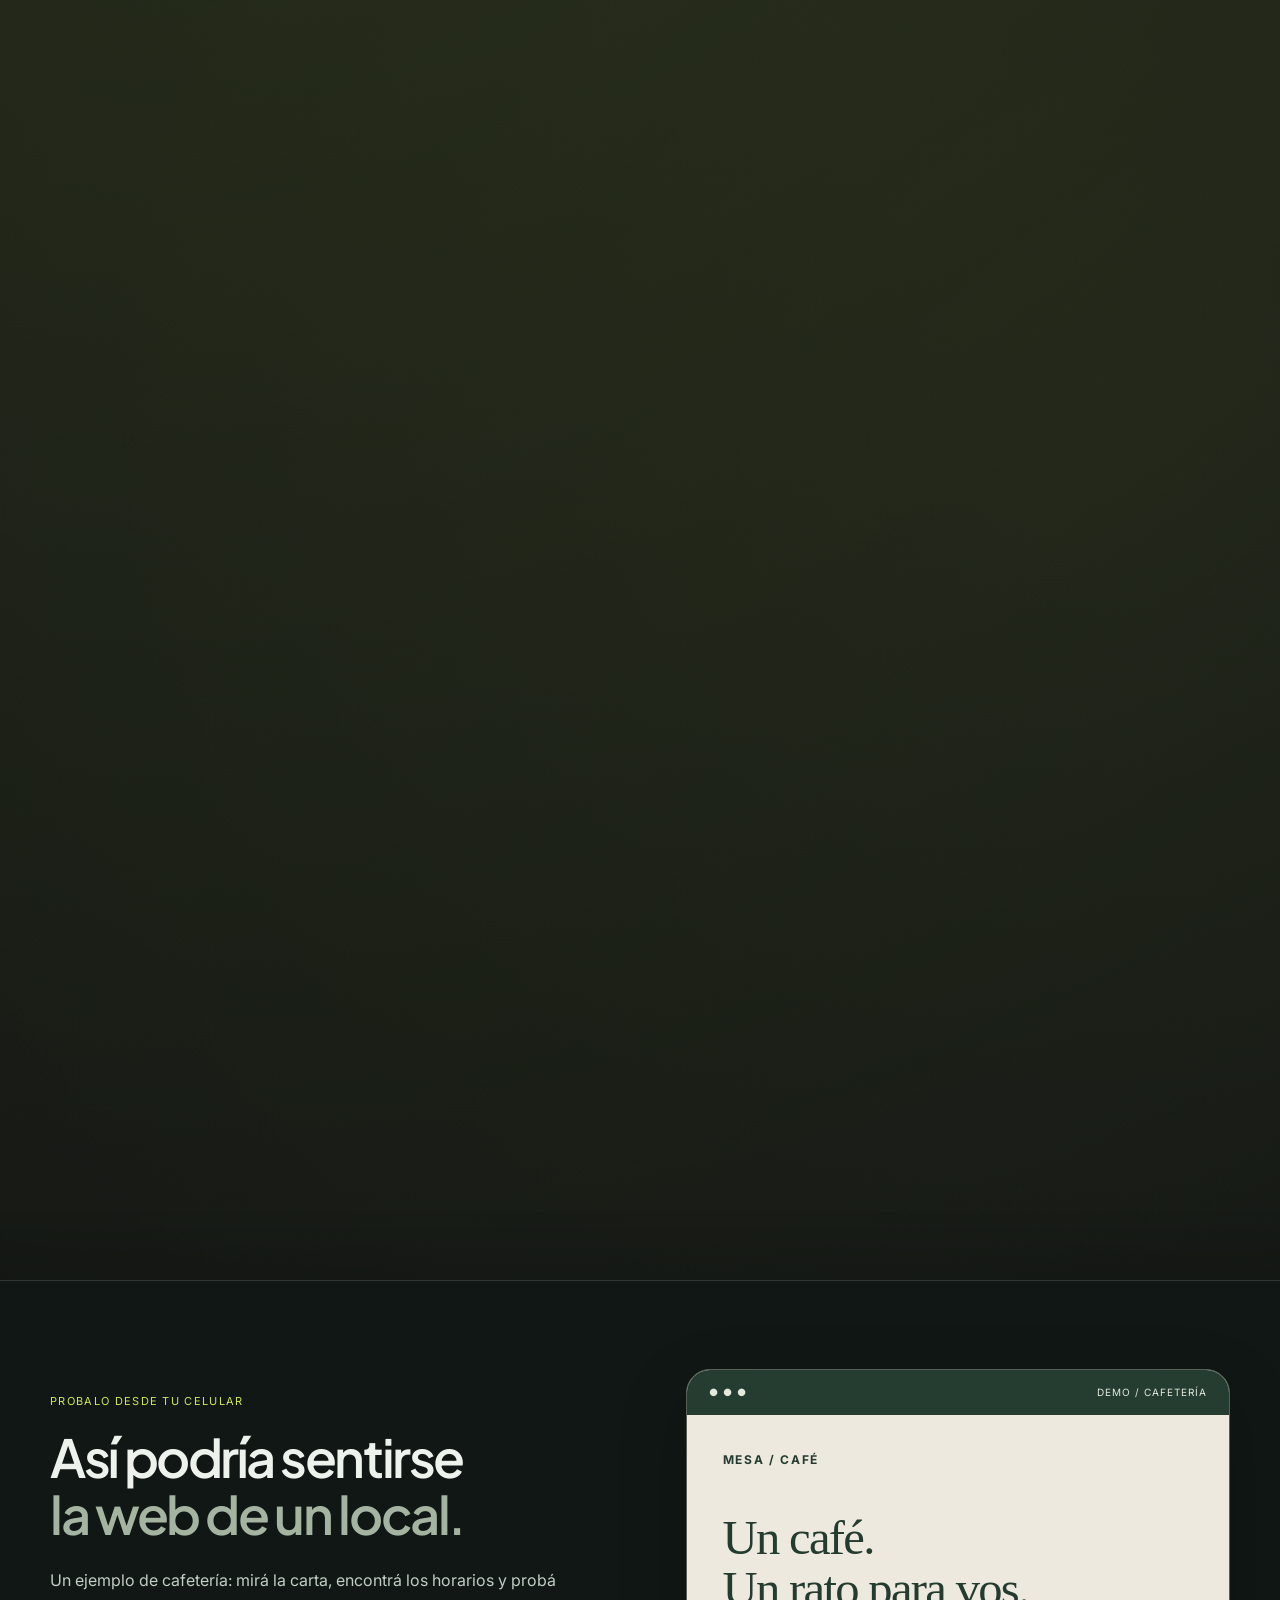
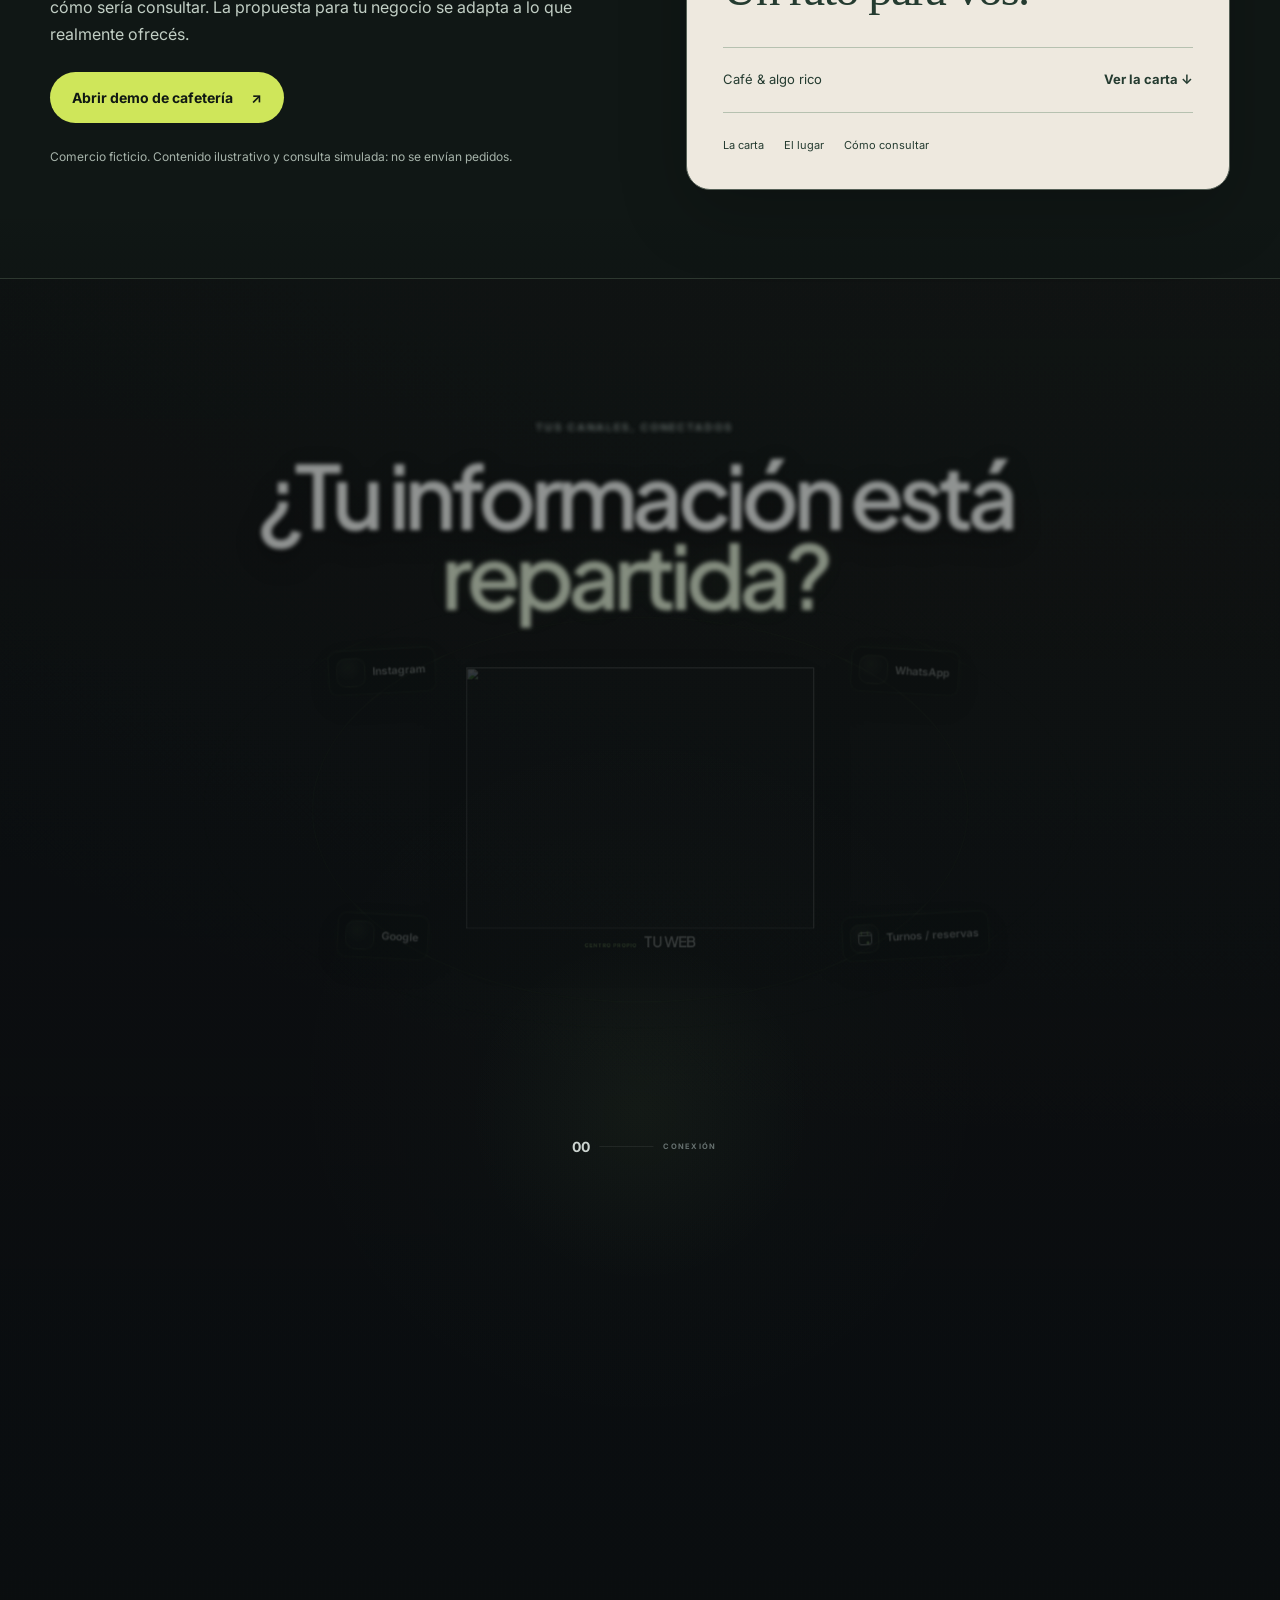
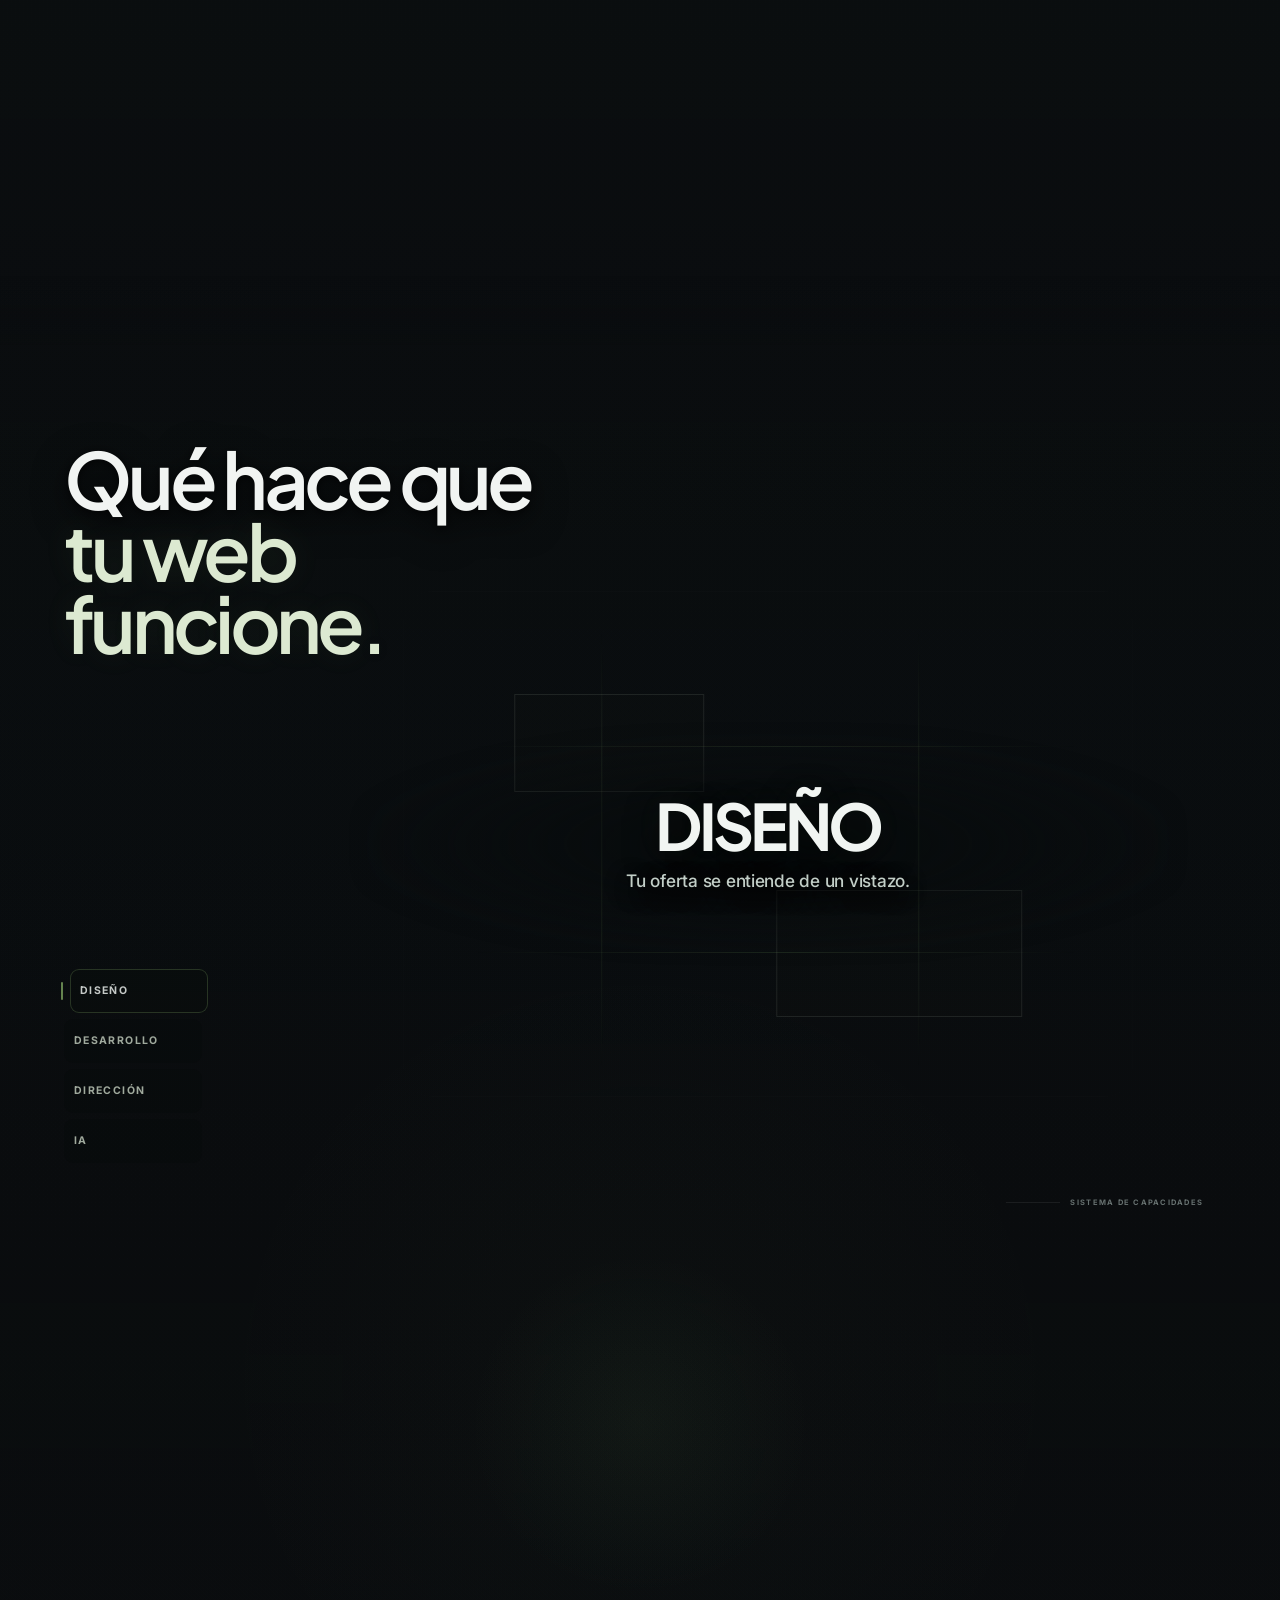
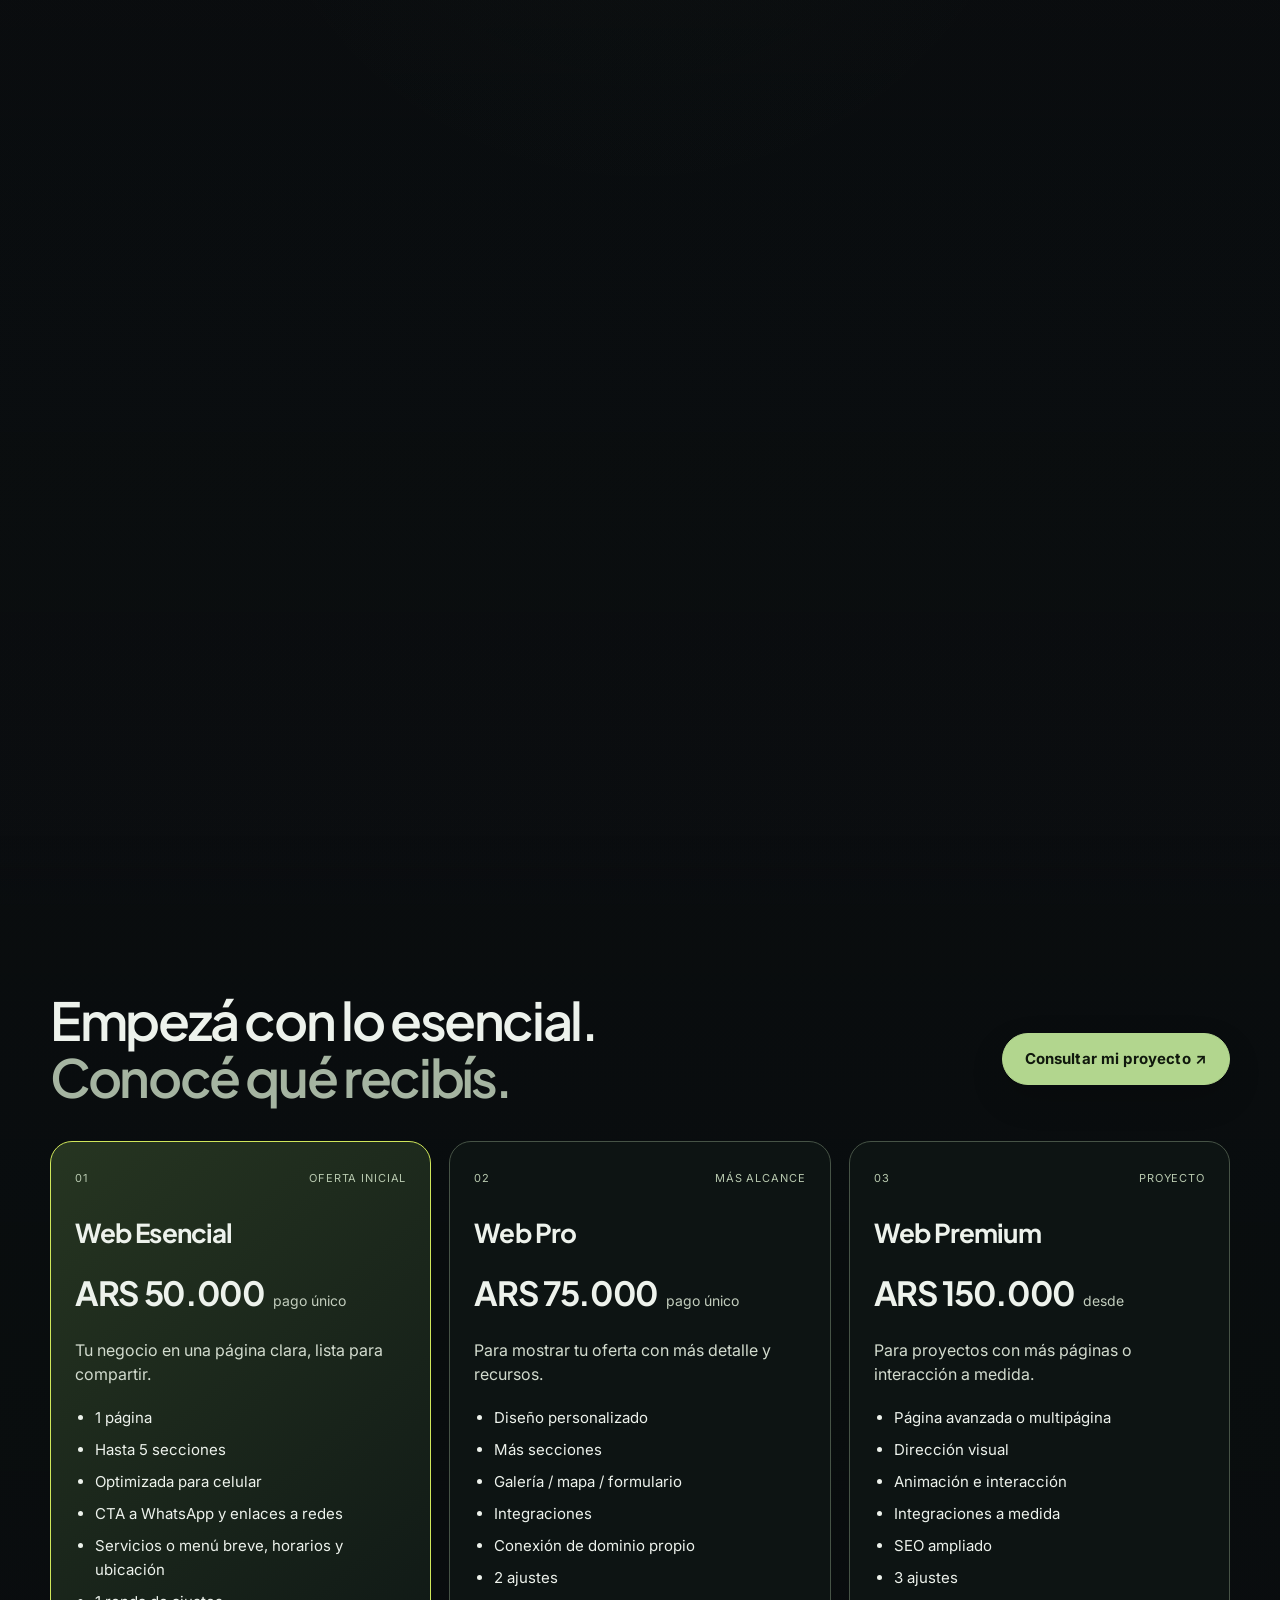
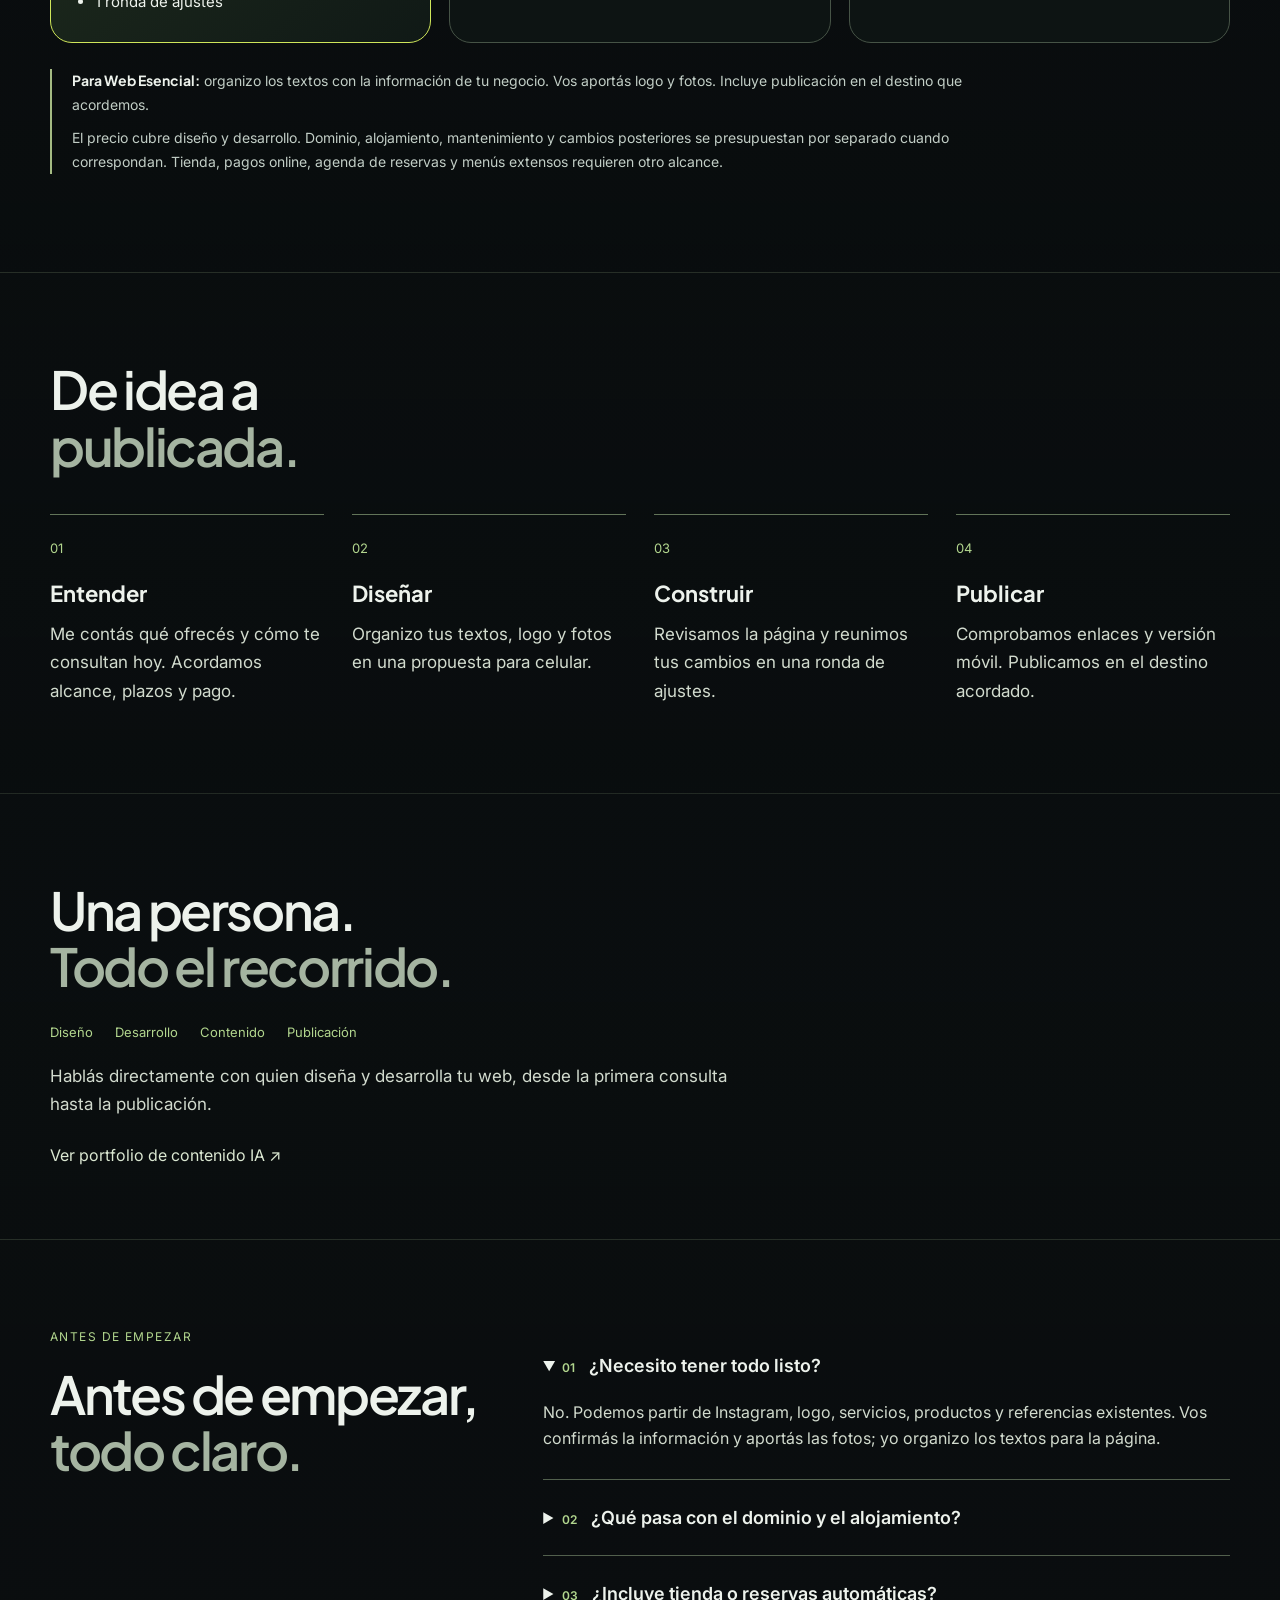
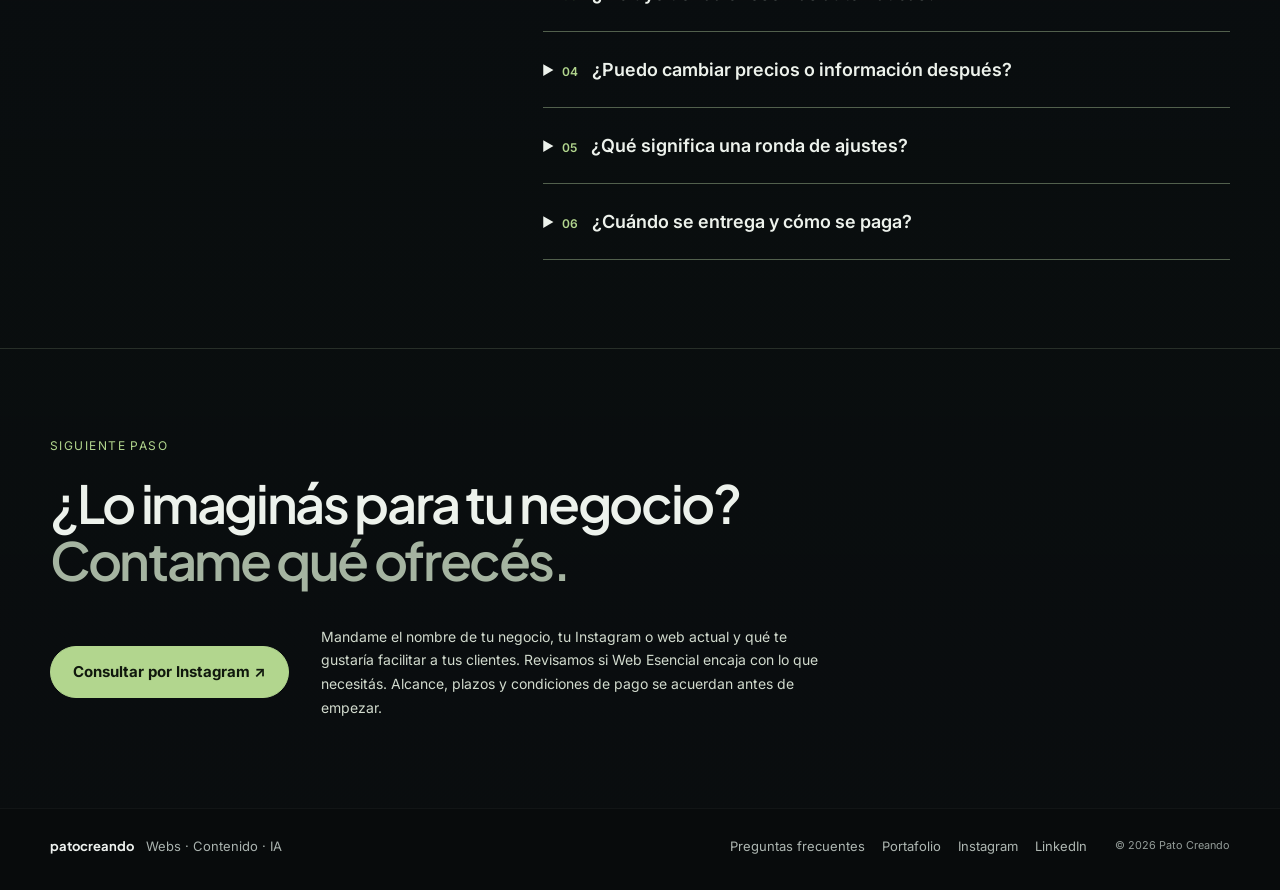
==== commit 8b9ce544: "Integrar logo Web transparente en navegación" ====
--- a/index.html
+++ b/index.html
@@ -81,6 +81,7 @@
   box-shadow:0 0 16px rgba(207,230,90,.34);
 }
 .web-conversion-brand small {color:#8e9e96;font:700 9px/1 Inter,system-ui,sans-serif;letter-spacing:.15em;margin-top:2px;}
+.web-conversion-brand img {display:block;width:158px;height:auto;object-fit:contain;}
 .web-conversion-sections {
   display:flex;justify-content:center;align-items:center;gap:2px;
   border-radius:999px;padding:4px;
@@ -141,7 +142,15 @@
 }
 .hero-conversion-note span {color:#cfe65a;font-size:14px;margin-right:4px;}
 #solucion,#capacidades,#planes,#proceso,#faq {scroll-margin-top:85px;}
-@media(max-width:1110px) {
+@media(min-width:1200px) {
+  .web-conversion-nav {grid-template-columns:minmax(0,1fr) auto minmax(0,1fr);gap:20px;}
+  .web-conversion-identity {display:contents;}
+  .web-conversion-home {grid-column:1;grid-row:1;justify-self:start;}
+  .web-conversion-brand {grid-column:2;grid-row:1;justify-self:center;}
+  .web-conversion-sections {grid-column:1;grid-row:1;justify-self:end;}
+  .web-conversion-contact {grid-column:3;grid-row:1;}
+}
+@media(max-width:1199px) {
   .web-conversion-nav {grid-template-columns:minmax(0,1fr) auto minmax(0,1fr);gap:8px;height:65px;}
   .web-conversion-identity {display:contents;}
   .web-conversion-home {grid-column:1;justify-self:start;}
@@ -153,6 +162,7 @@
   .web-conversion-nav {width:calc(100% - 24px);height:62px;}
   .web-conversion-home {min-height:34px;padding:0 9px;font-size:10px;gap:5px;}
   .web-conversion-brand {font-size:13px;gap:6px;}
+  .web-conversion-brand img {width:126px;}
   .web-conversion-brand i {width:7px;height:7px;}
   .web-conversion-brand small {display:none;}
   .web-conversion-contact {font-size:11px;min-height:36px;padding:0 12px;gap:4px;}
@@ -170,6 +180,7 @@
 }
 @media(max-width:390px) {
   .web-conversion-brand {font-size:12px;}
+  .web-conversion-brand img {width:116px;}
   .web-conversion-contact {font-size:10px;padding-inline:10px;}
   .hero-conversion-actions {display:grid;grid-template-columns:1fr;}
   .hero-conversion-actions a {min-height:42px;width:100%;}
@@ -179,6 +190,7 @@
   .web-conversion-brand i {display:none;}
   .web-conversion-home {font-size:9px;padding-inline:7px;}
   .web-conversion-brand {font-size:11px;}
+  .web-conversion-brand img {width:105px;}
   .web-conversion-contact {font-size:10px;padding-inline:9px;}
 }
 @media(prefers-reduced-motion:reduce) {
@@ -197,7 +209,7 @@
     <nav class="web-conversion-nav" aria-label="Navegación principal">
       <div class="web-conversion-identity">
         <a class="web-conversion-home" href="https://patocreando.github.io/inicio/" aria-label="Volver a la página de inicio">← <span>Inicio</span></a>
-        <a class="web-conversion-brand" href="#inicio" aria-label="Pato Creando, volver al principio"><i aria-hidden="true"></i><span>Pato Creando</span><small>WEB</small></a>
+        <a class="web-conversion-brand" href="#inicio" aria-label="Pato Creando Web, volver al principio"><img src="./assets/pato-creando-web.png" alt="" width="1550" height="600" decoding="async" /></a>
       </div>
       <div class="web-conversion-sections">
         <a href="#solucion">La solución</a>
@@ -789,4 +801,4 @@
   <script src="./film.js?v=4"></script>
   <script src="./kinetic.js?v=8"></script>
 </body>
-</html>+</html>
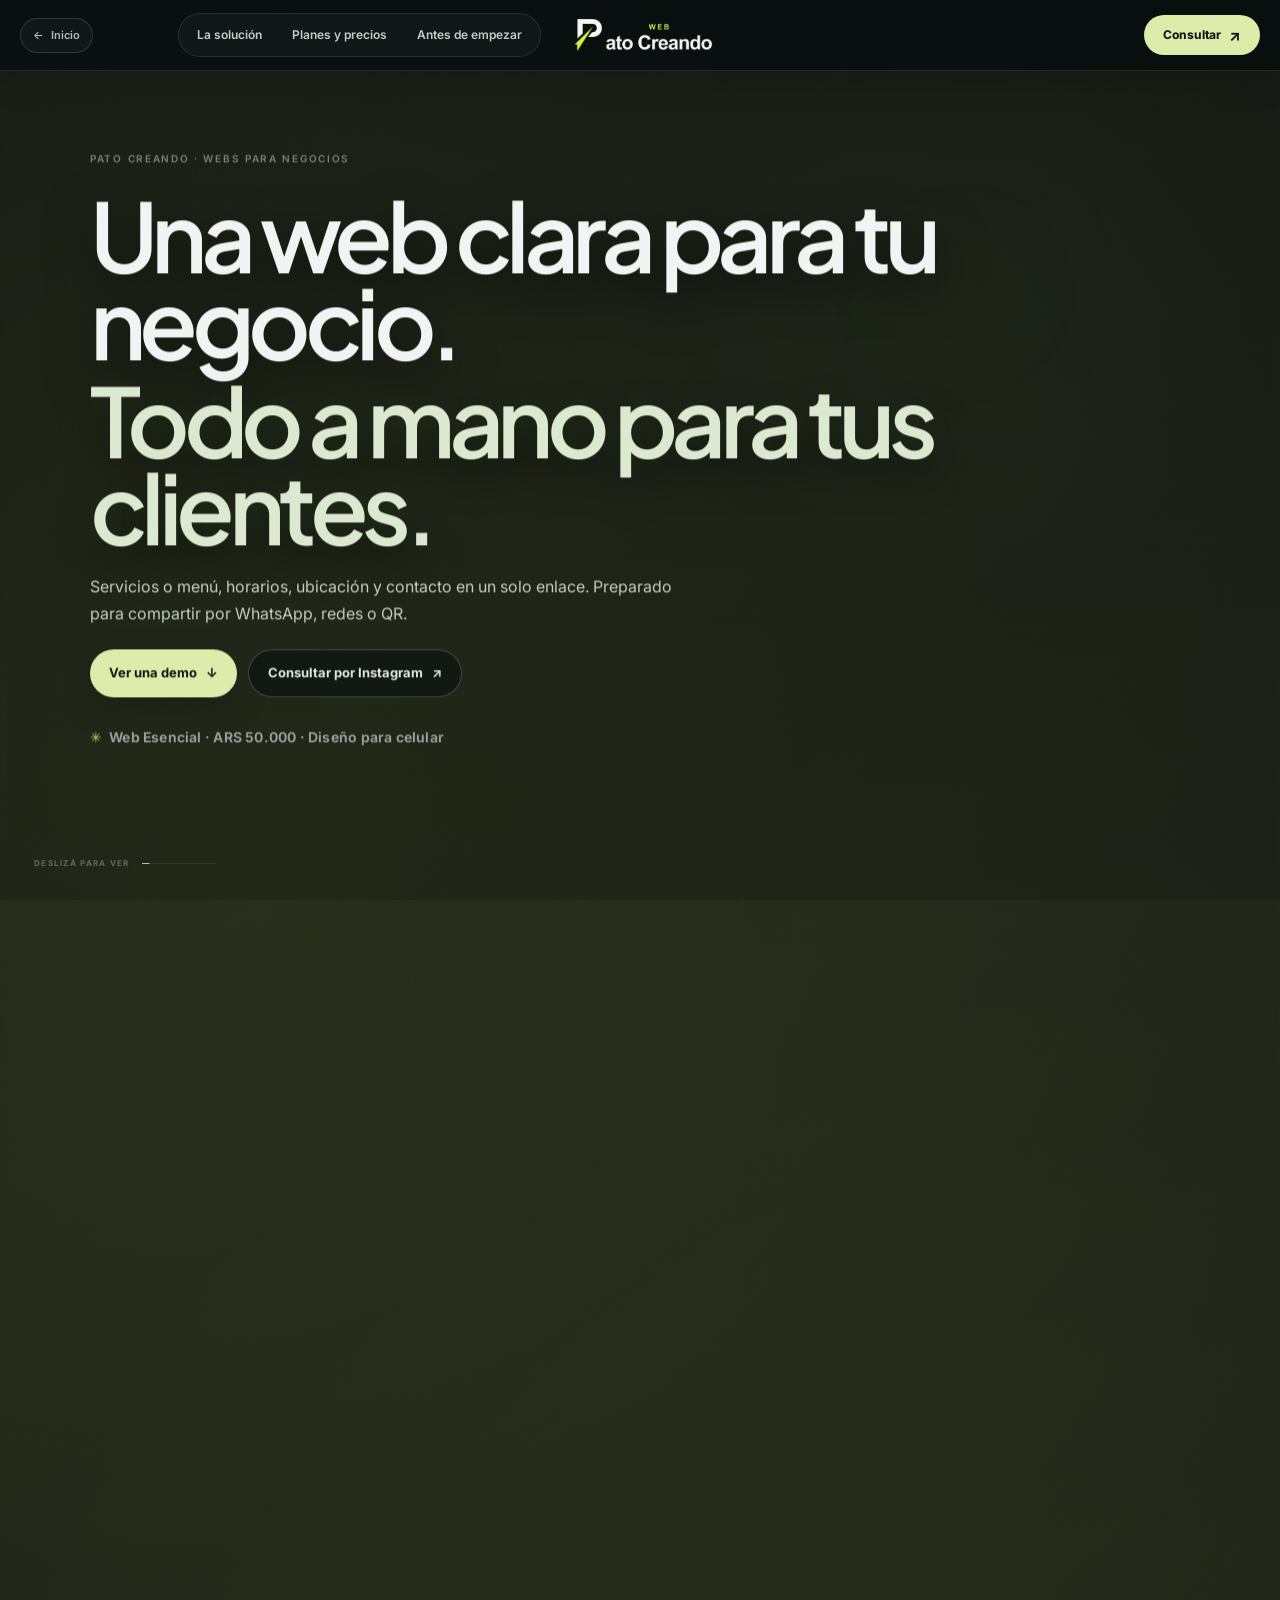
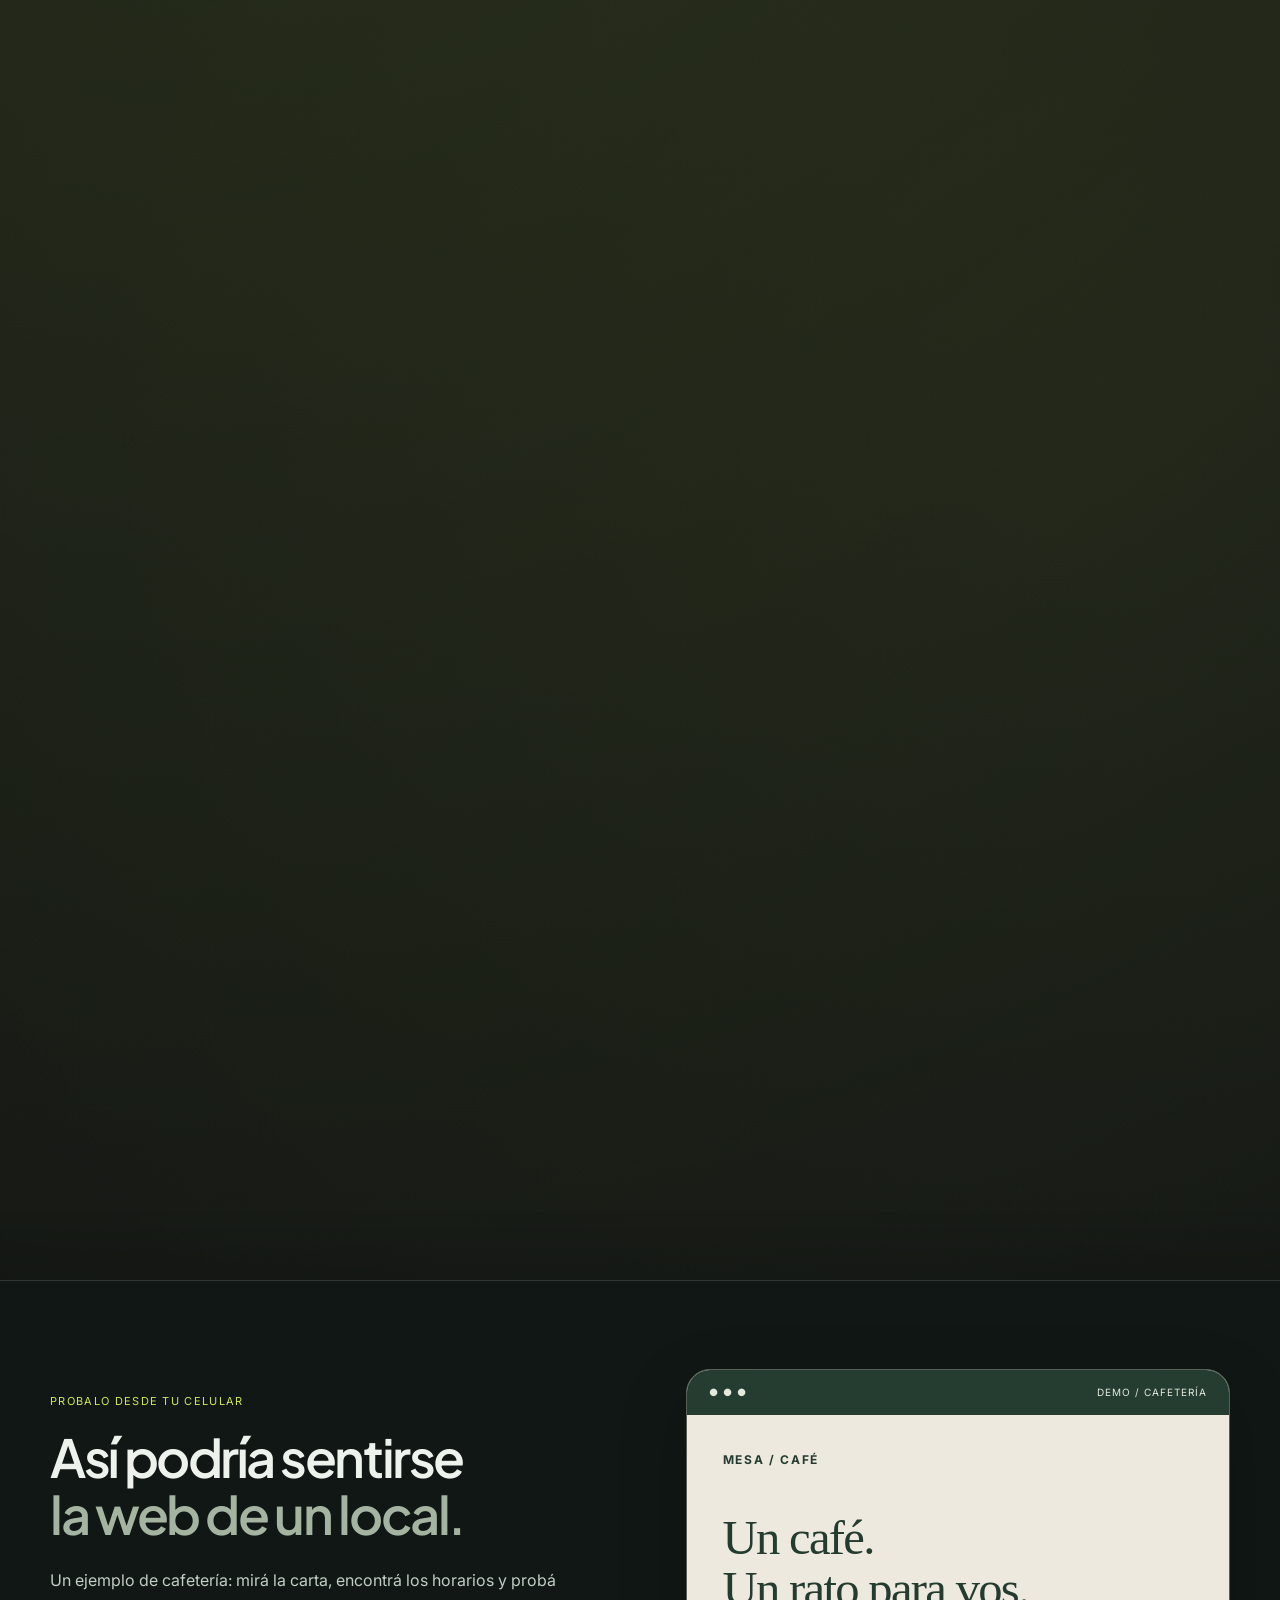
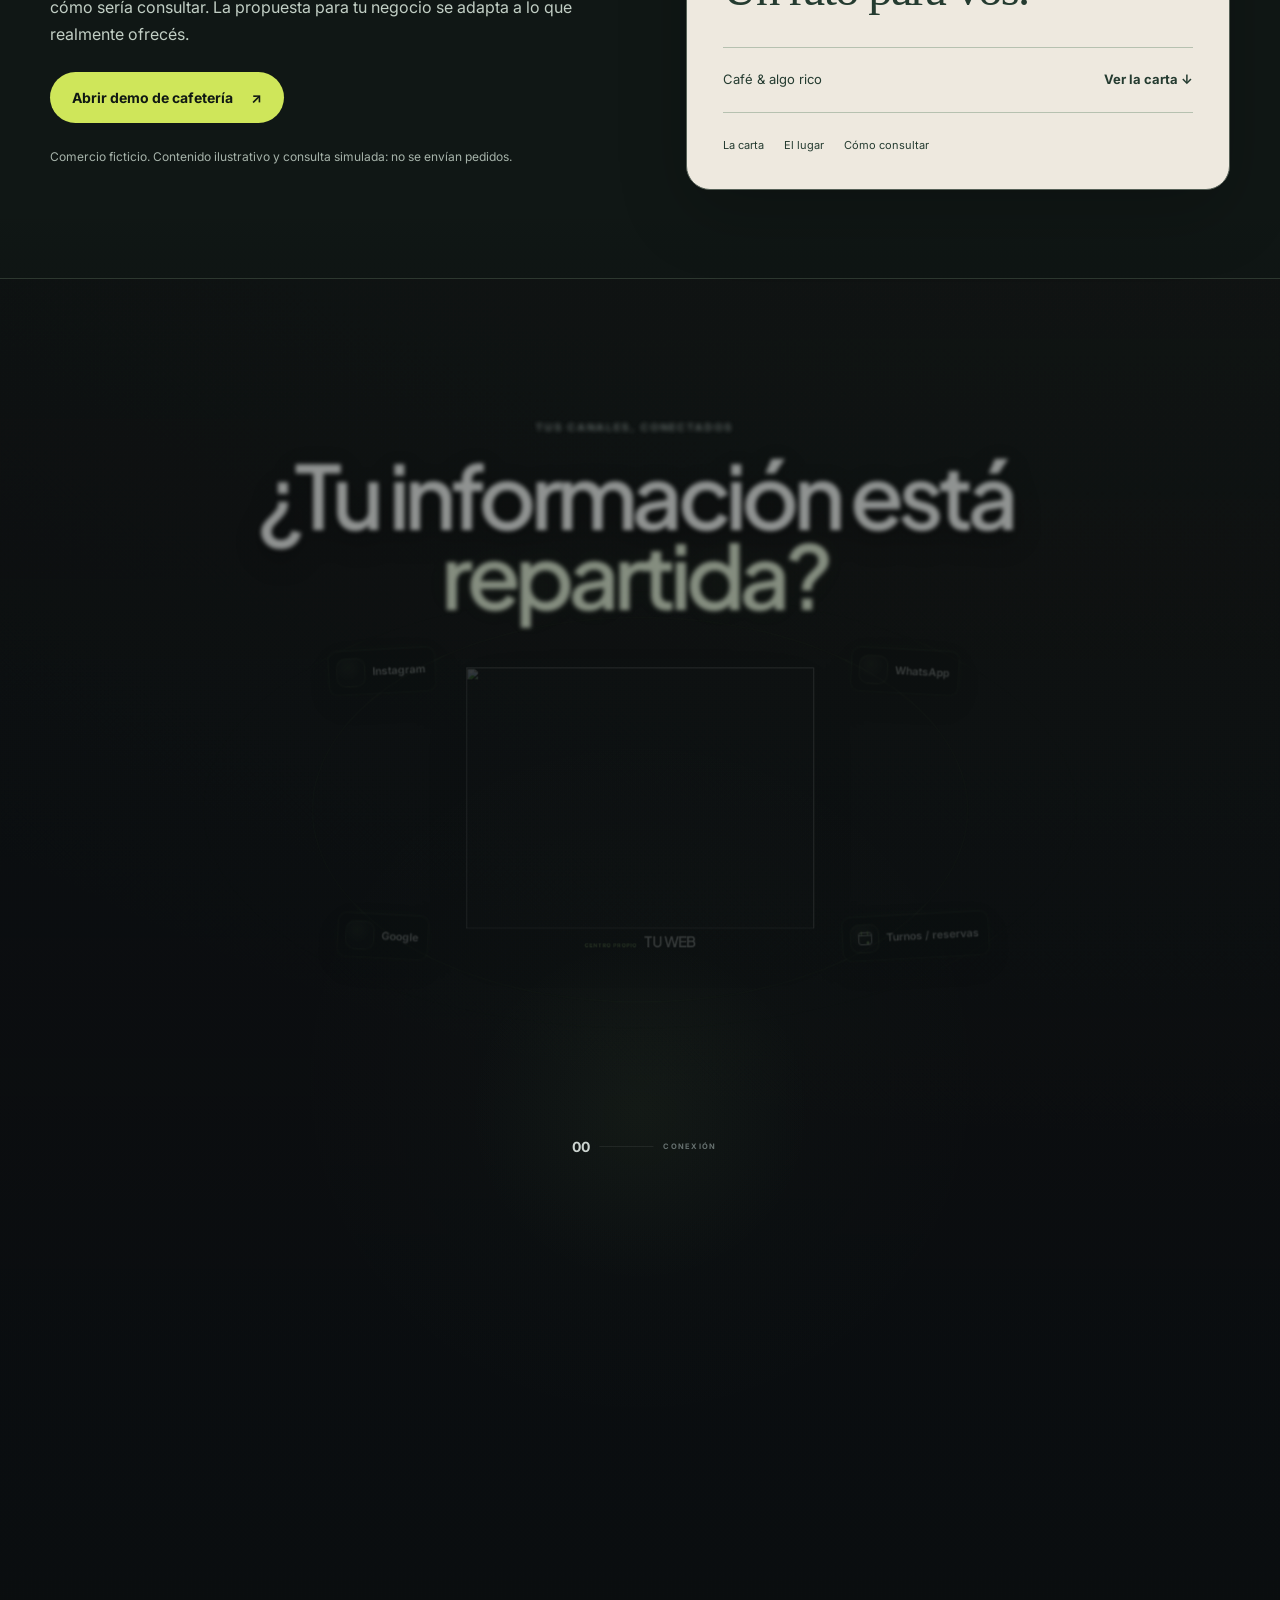
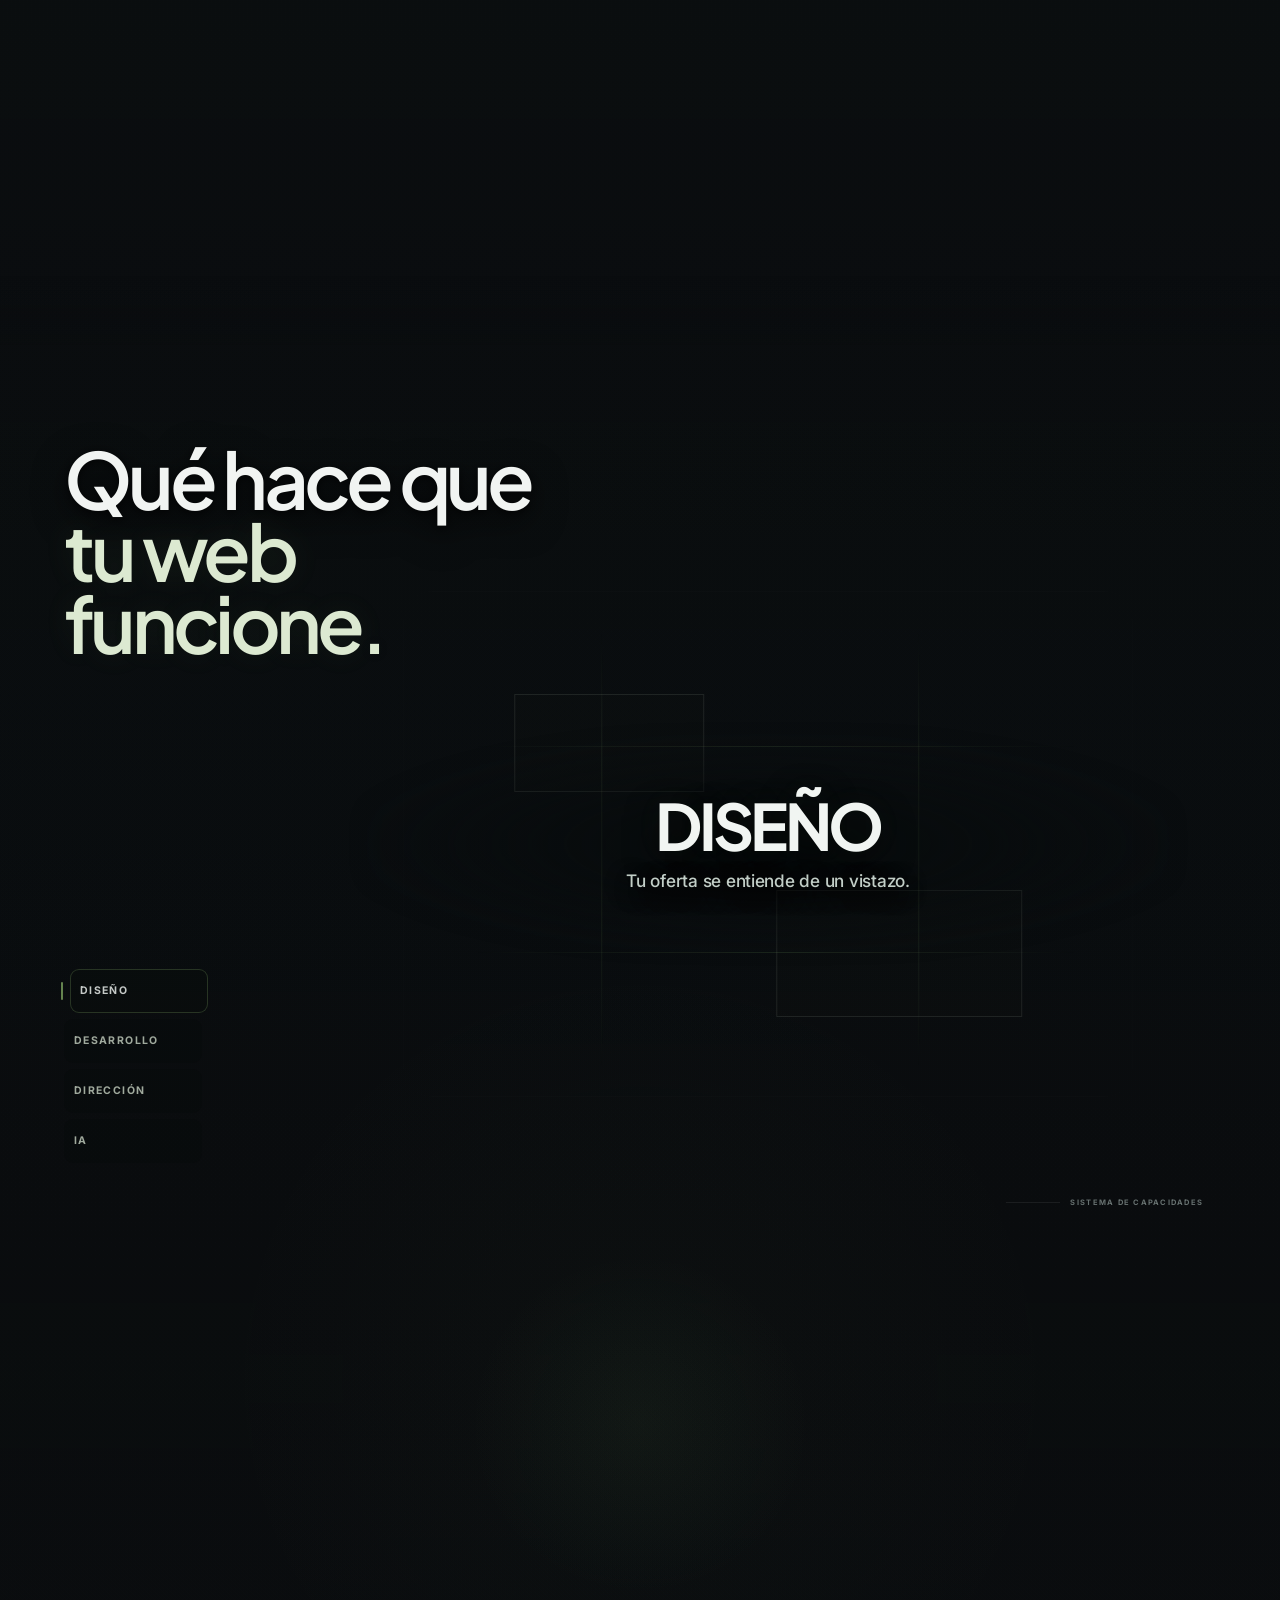
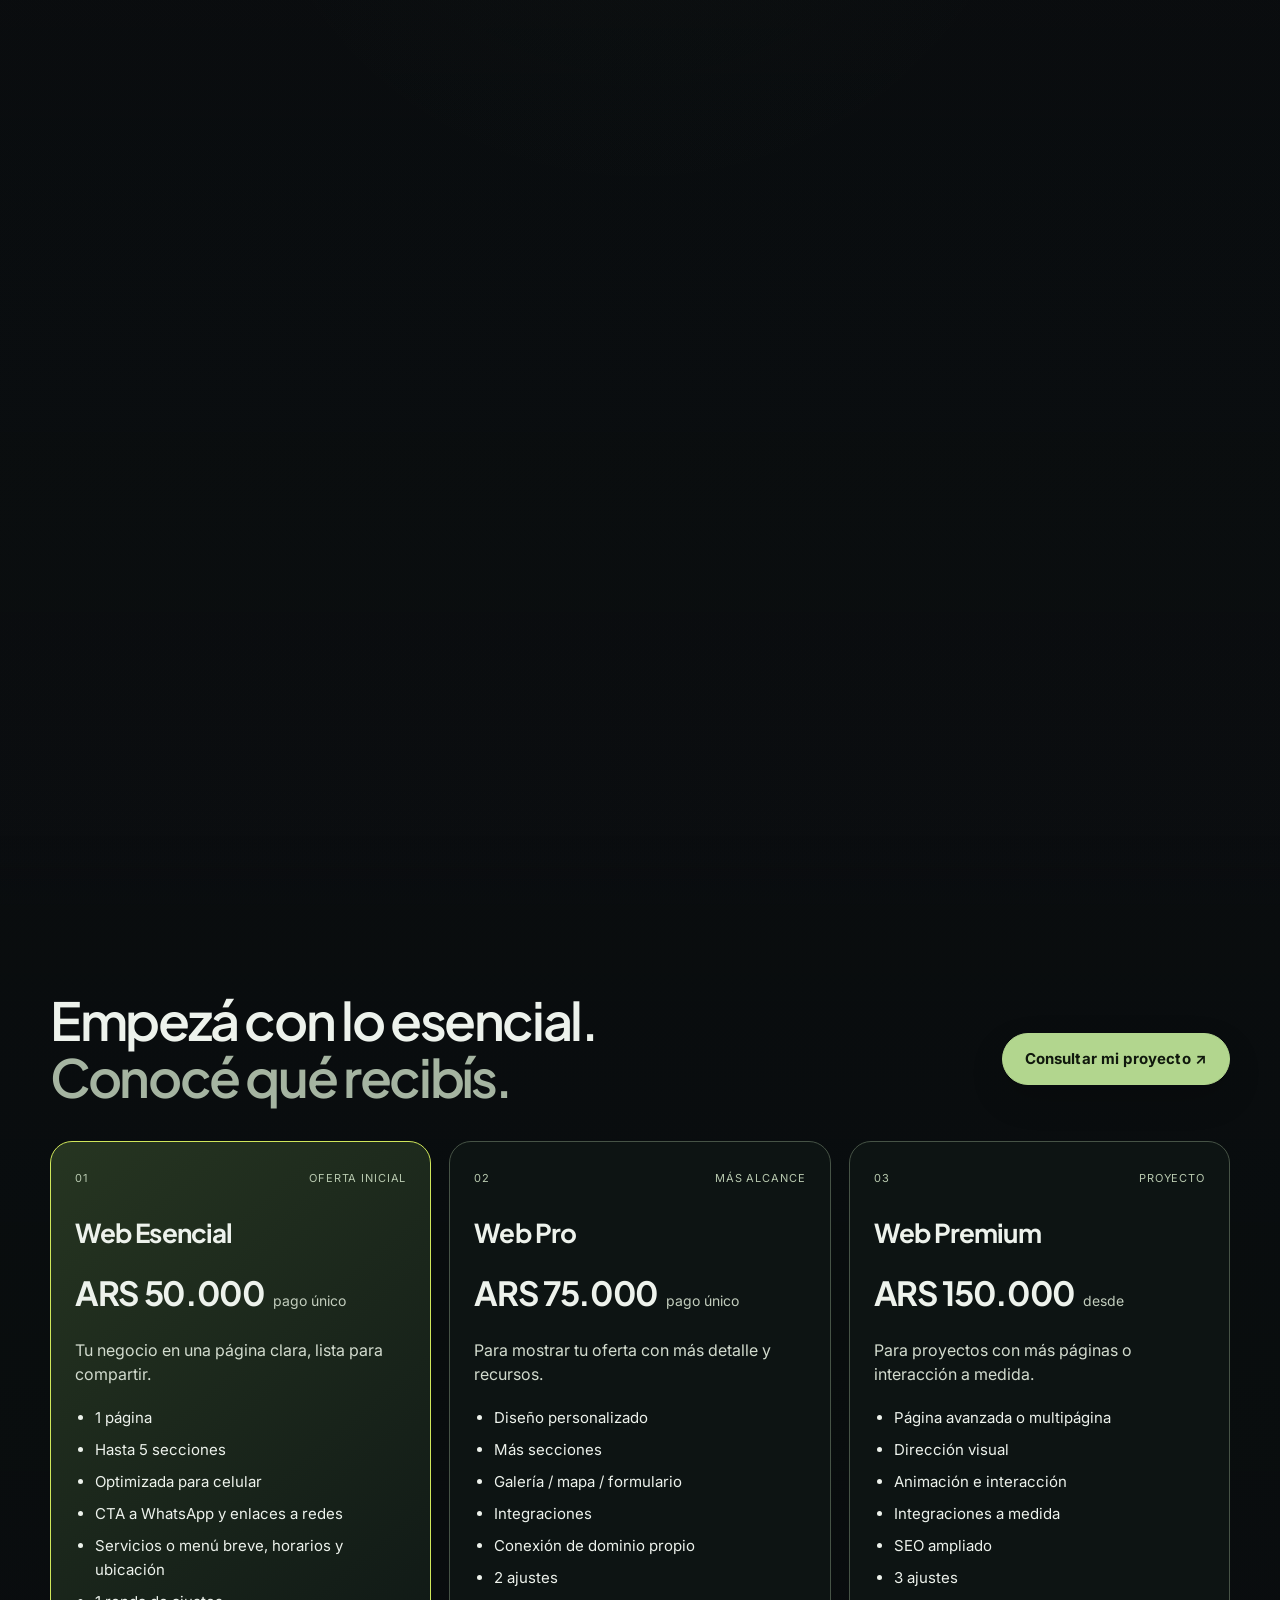
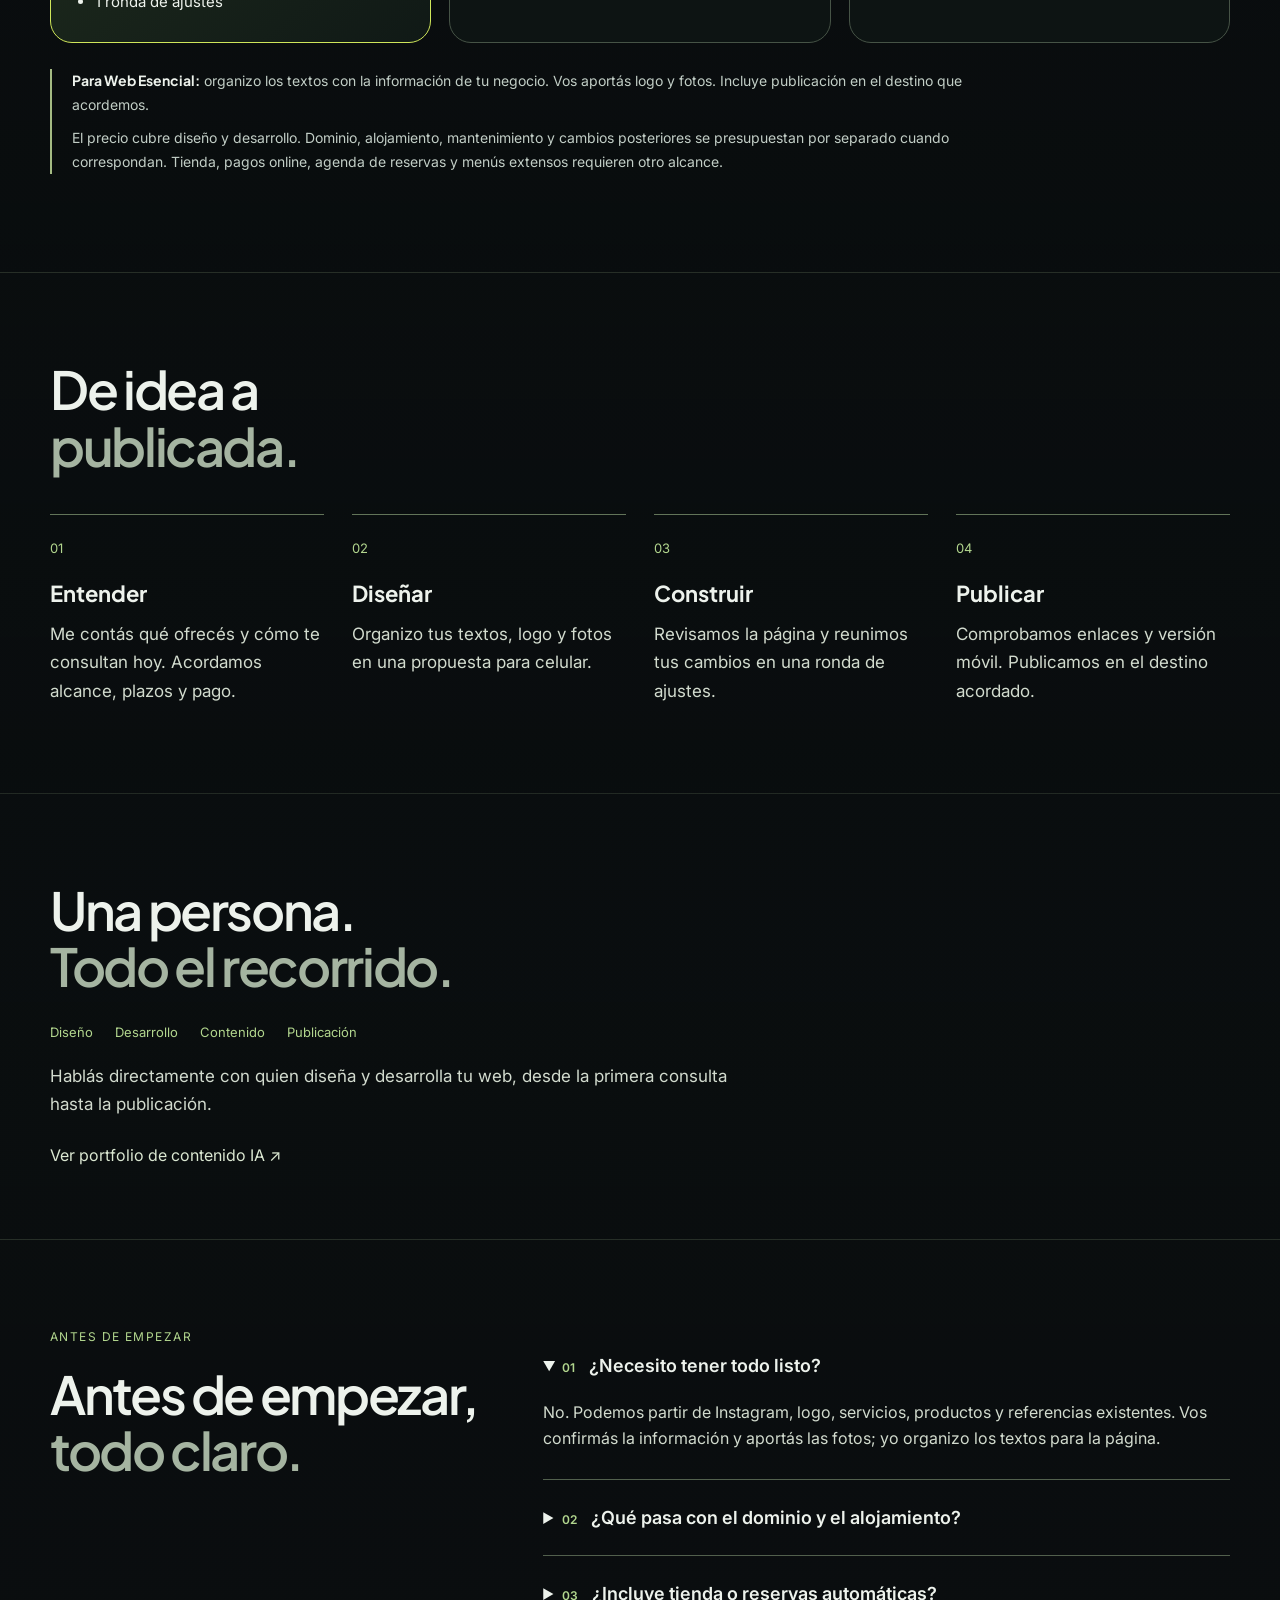
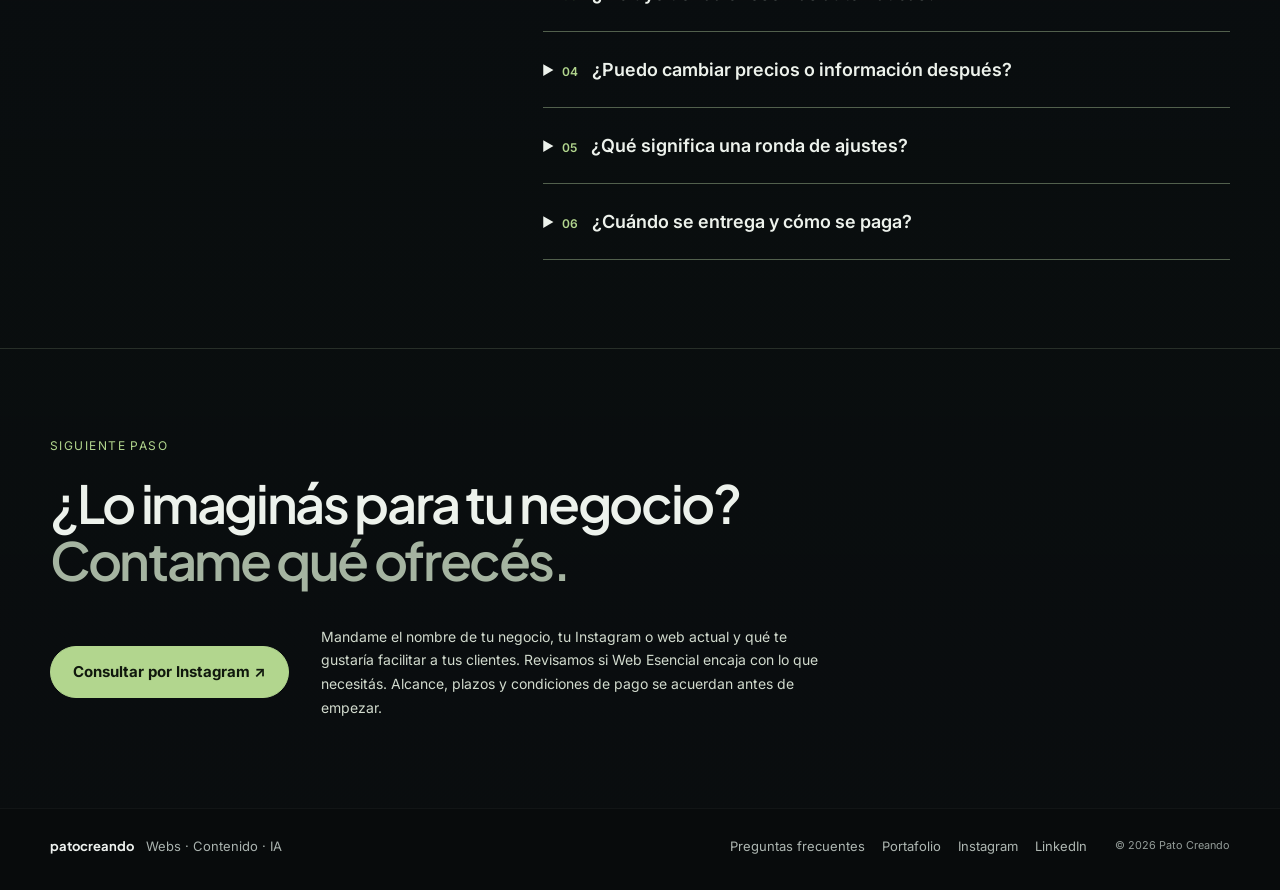
==== commit d9b5edfd: "Ajustar proporción de la P en logo Web" ====
--- a/index.html
+++ b/index.html
@@ -209,7 +209,7 @@
     <nav class="web-conversion-nav" aria-label="Navegación principal">
       <div class="web-conversion-identity">
         <a class="web-conversion-home" href="https://patocreando.github.io/inicio/" aria-label="Volver a la página de inicio">← <span>Inicio</span></a>
-        <a class="web-conversion-brand" href="#inicio" aria-label="Pato Creando Web, volver al principio"><img src="./assets/pato-creando-web.png" alt="" width="1550" height="600" decoding="async" /></a>
+        <a class="web-conversion-brand" href="#inicio" aria-label="Pato Creando Web, volver al principio"><img src="./assets/pato-creando-web-v2.png" alt="" width="1550" height="600" decoding="async" /></a>
       </div>
       <div class="web-conversion-sections">
         <a href="#solucion">La solución</a>
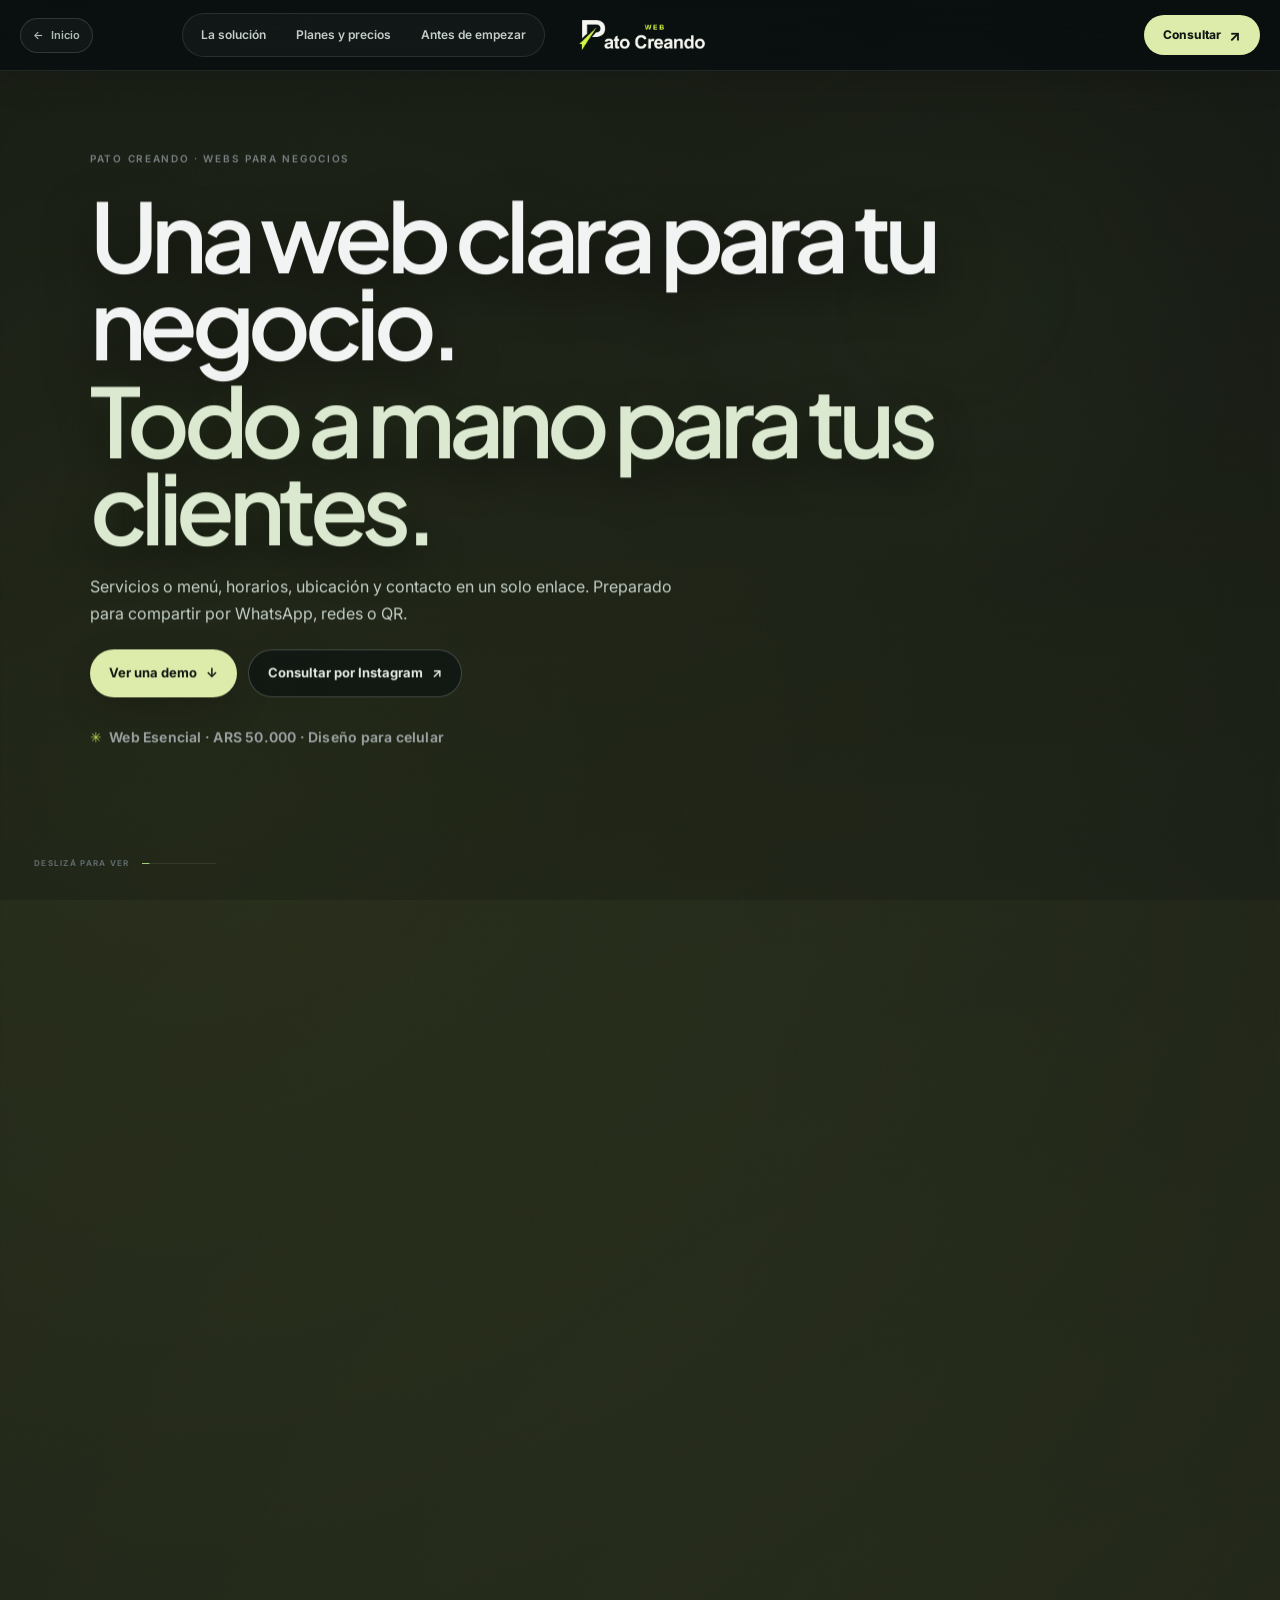
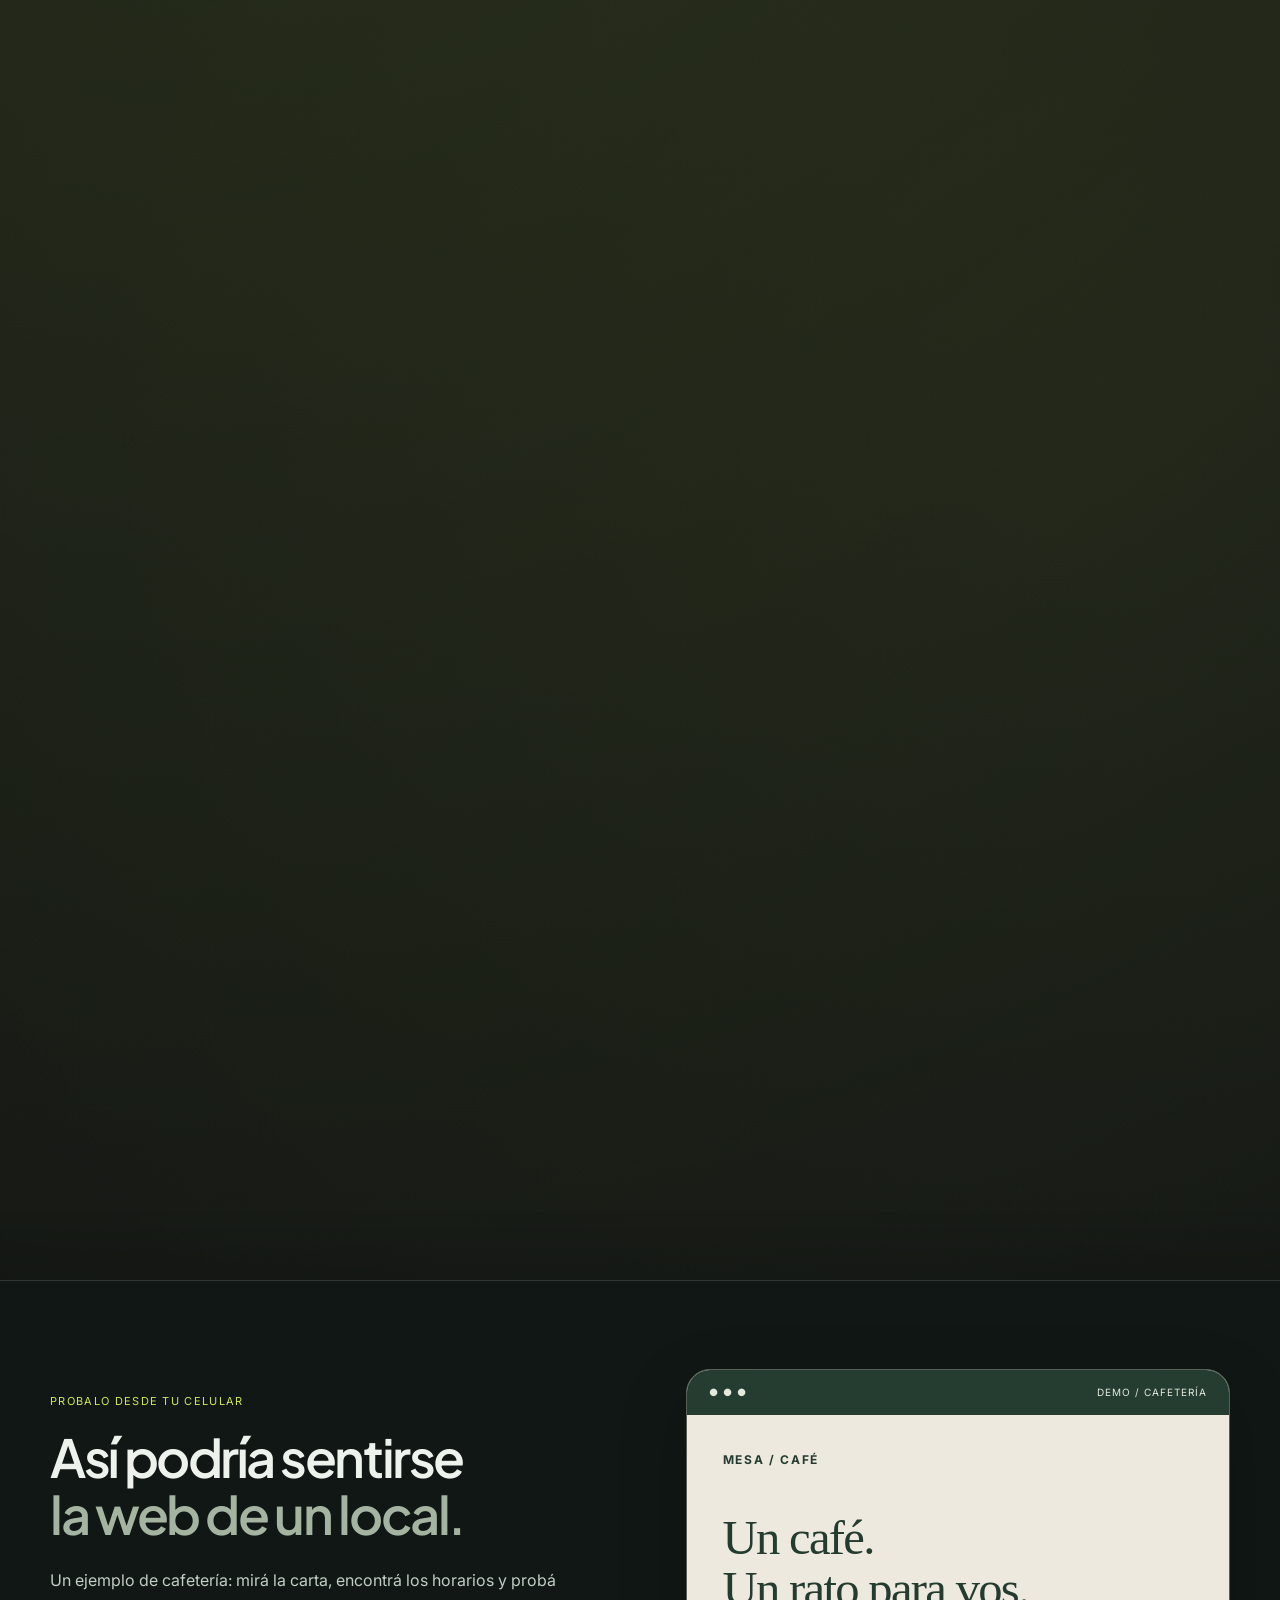
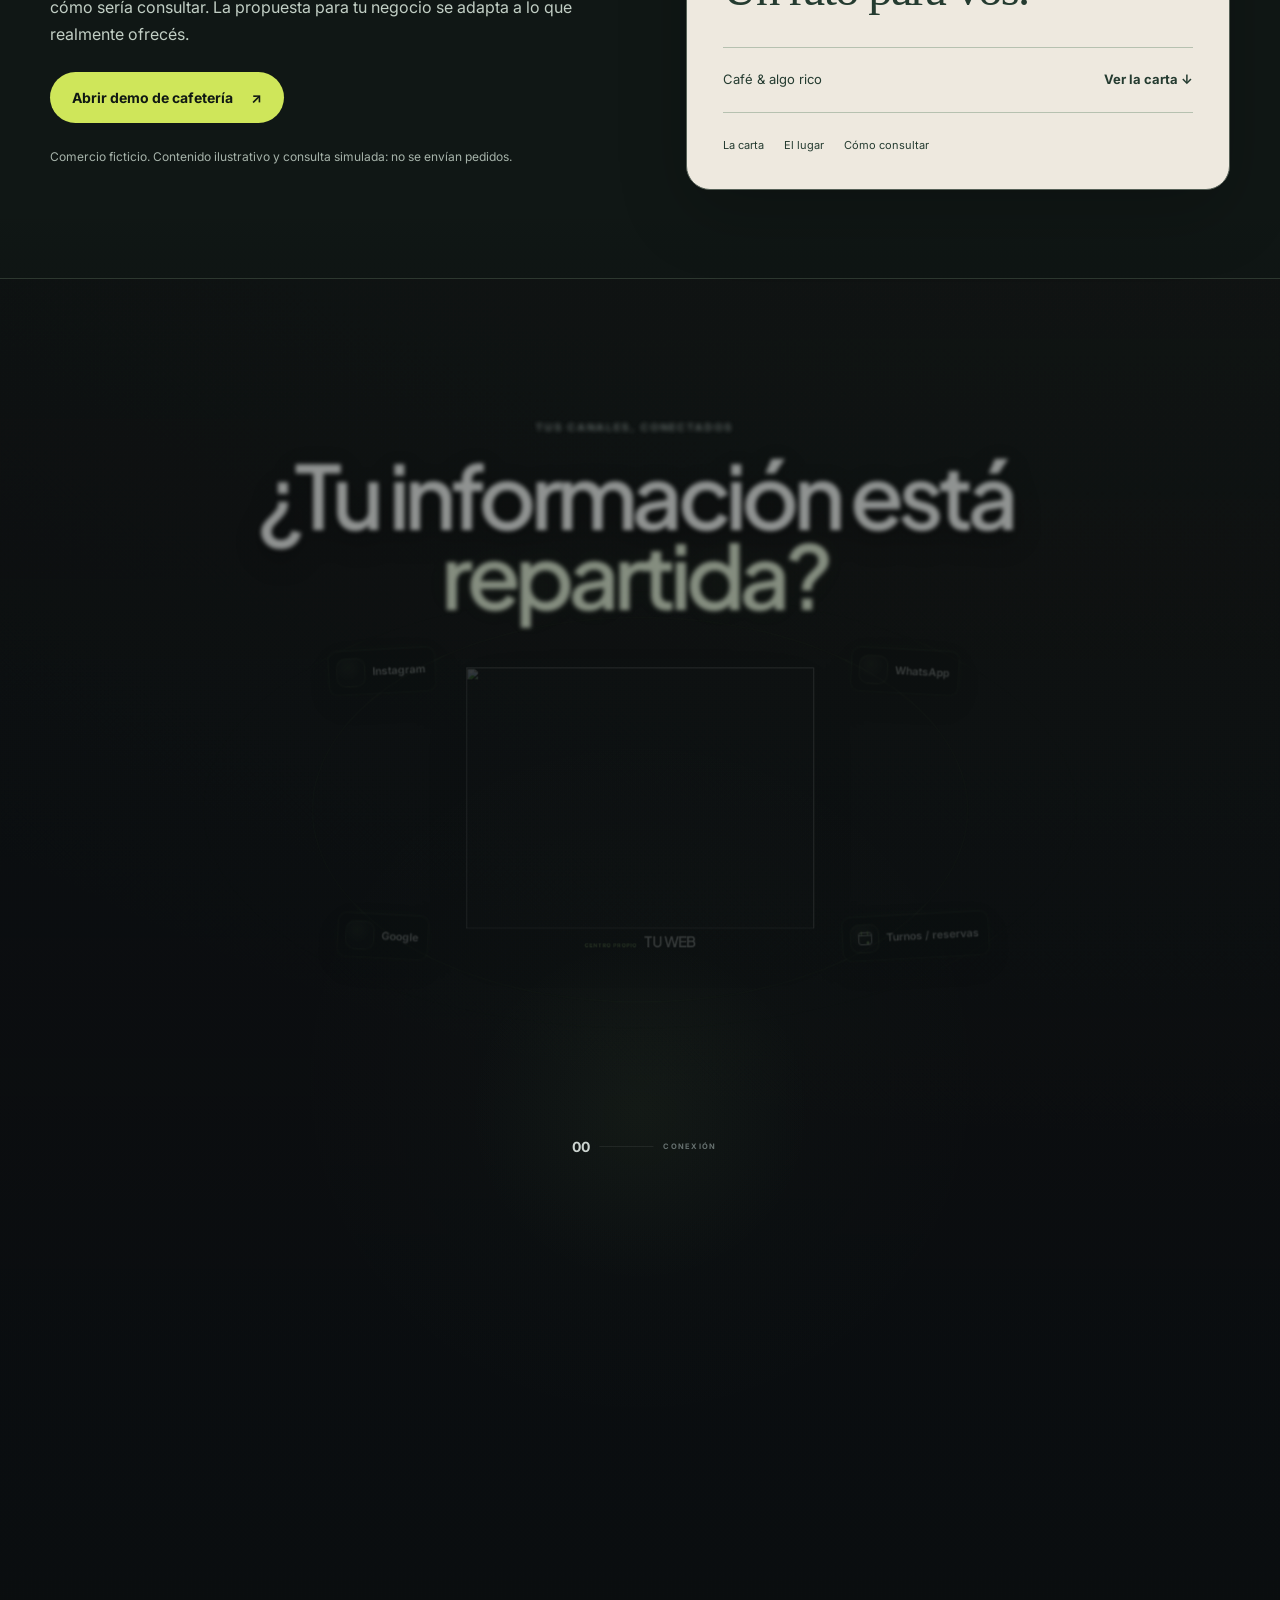
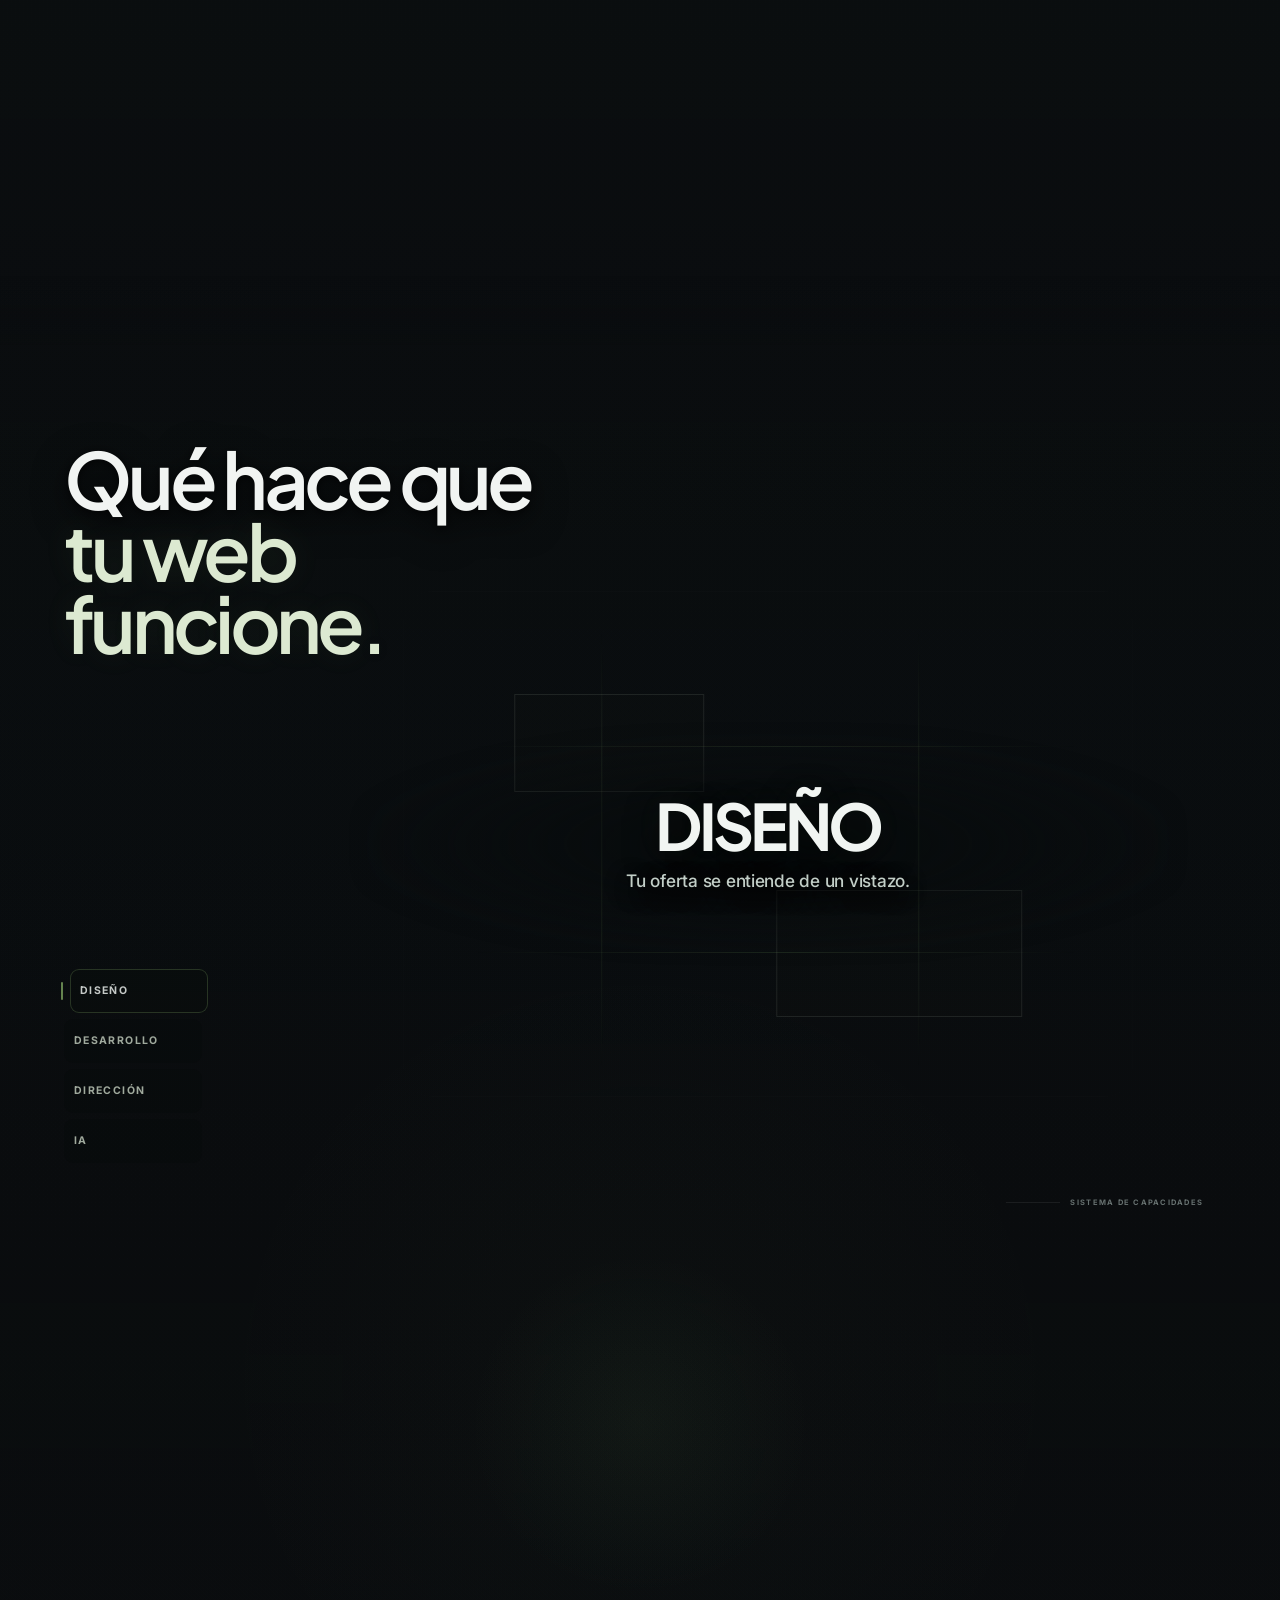
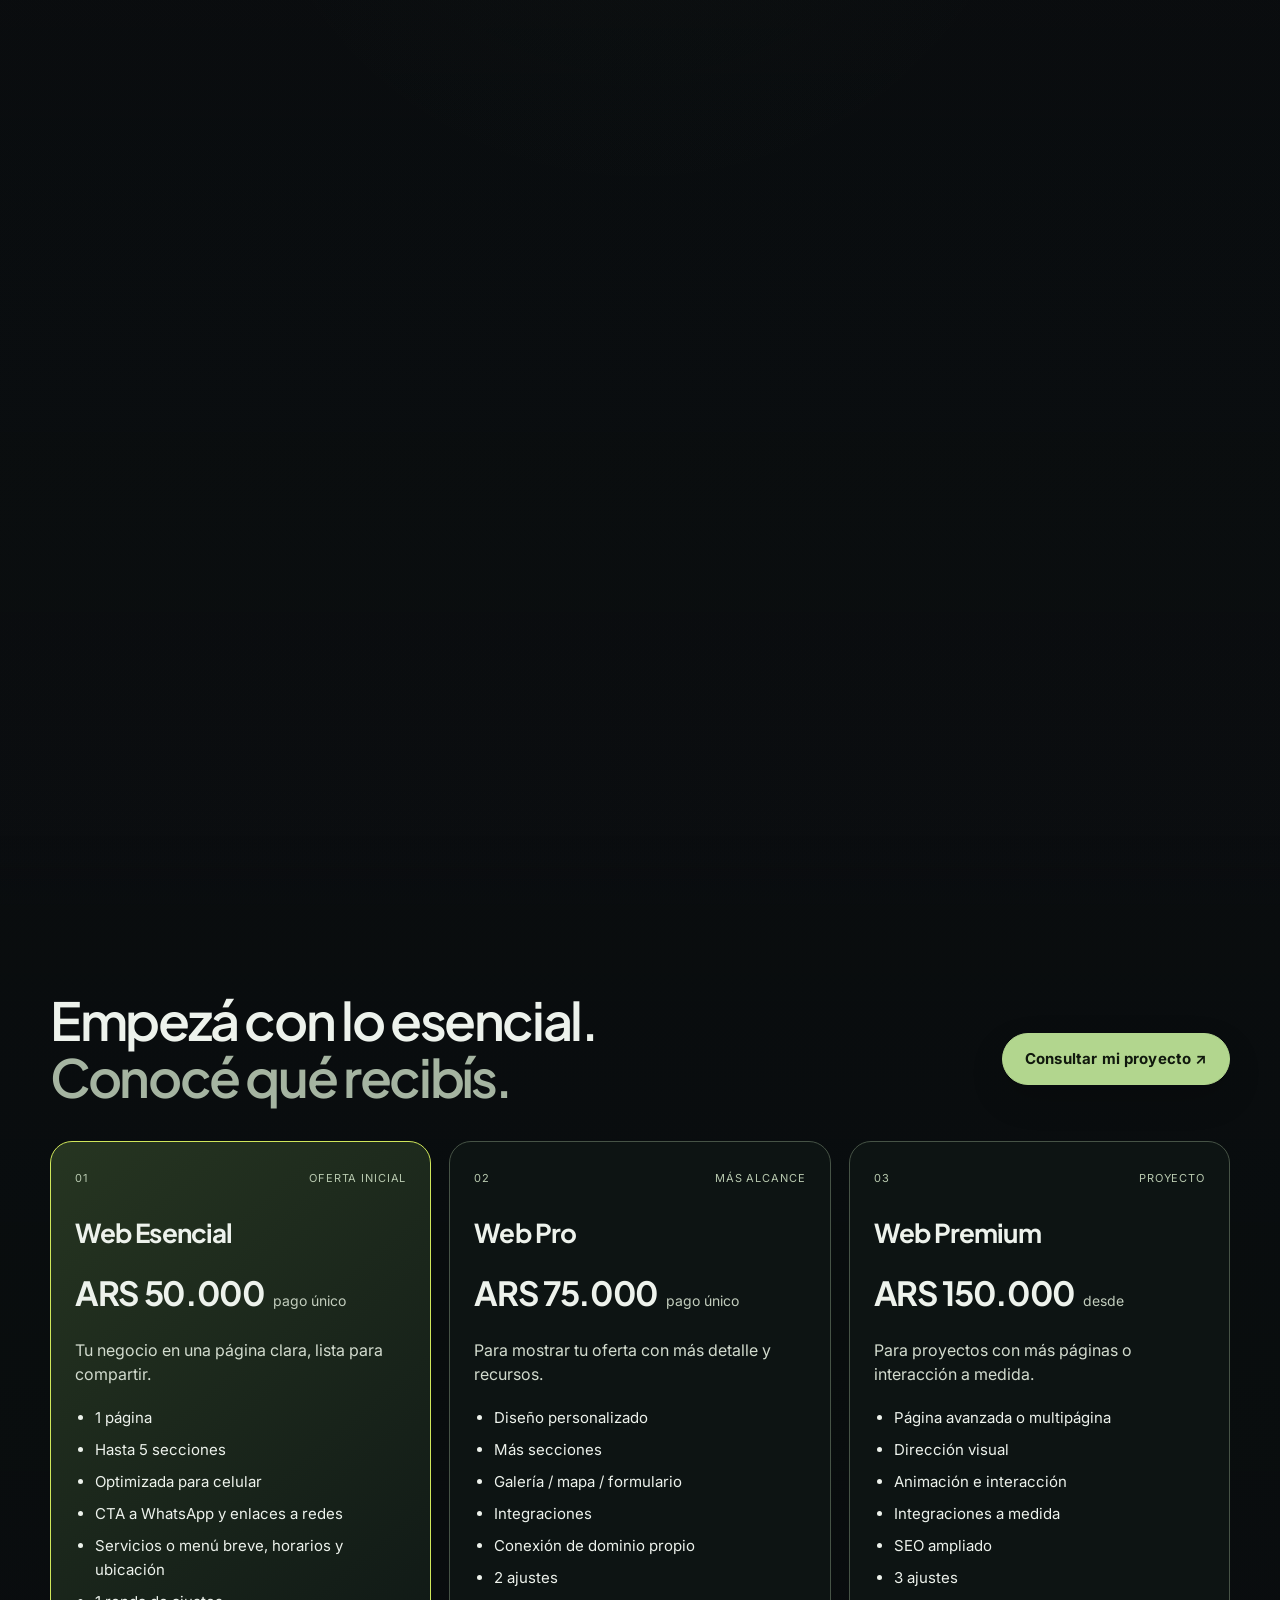
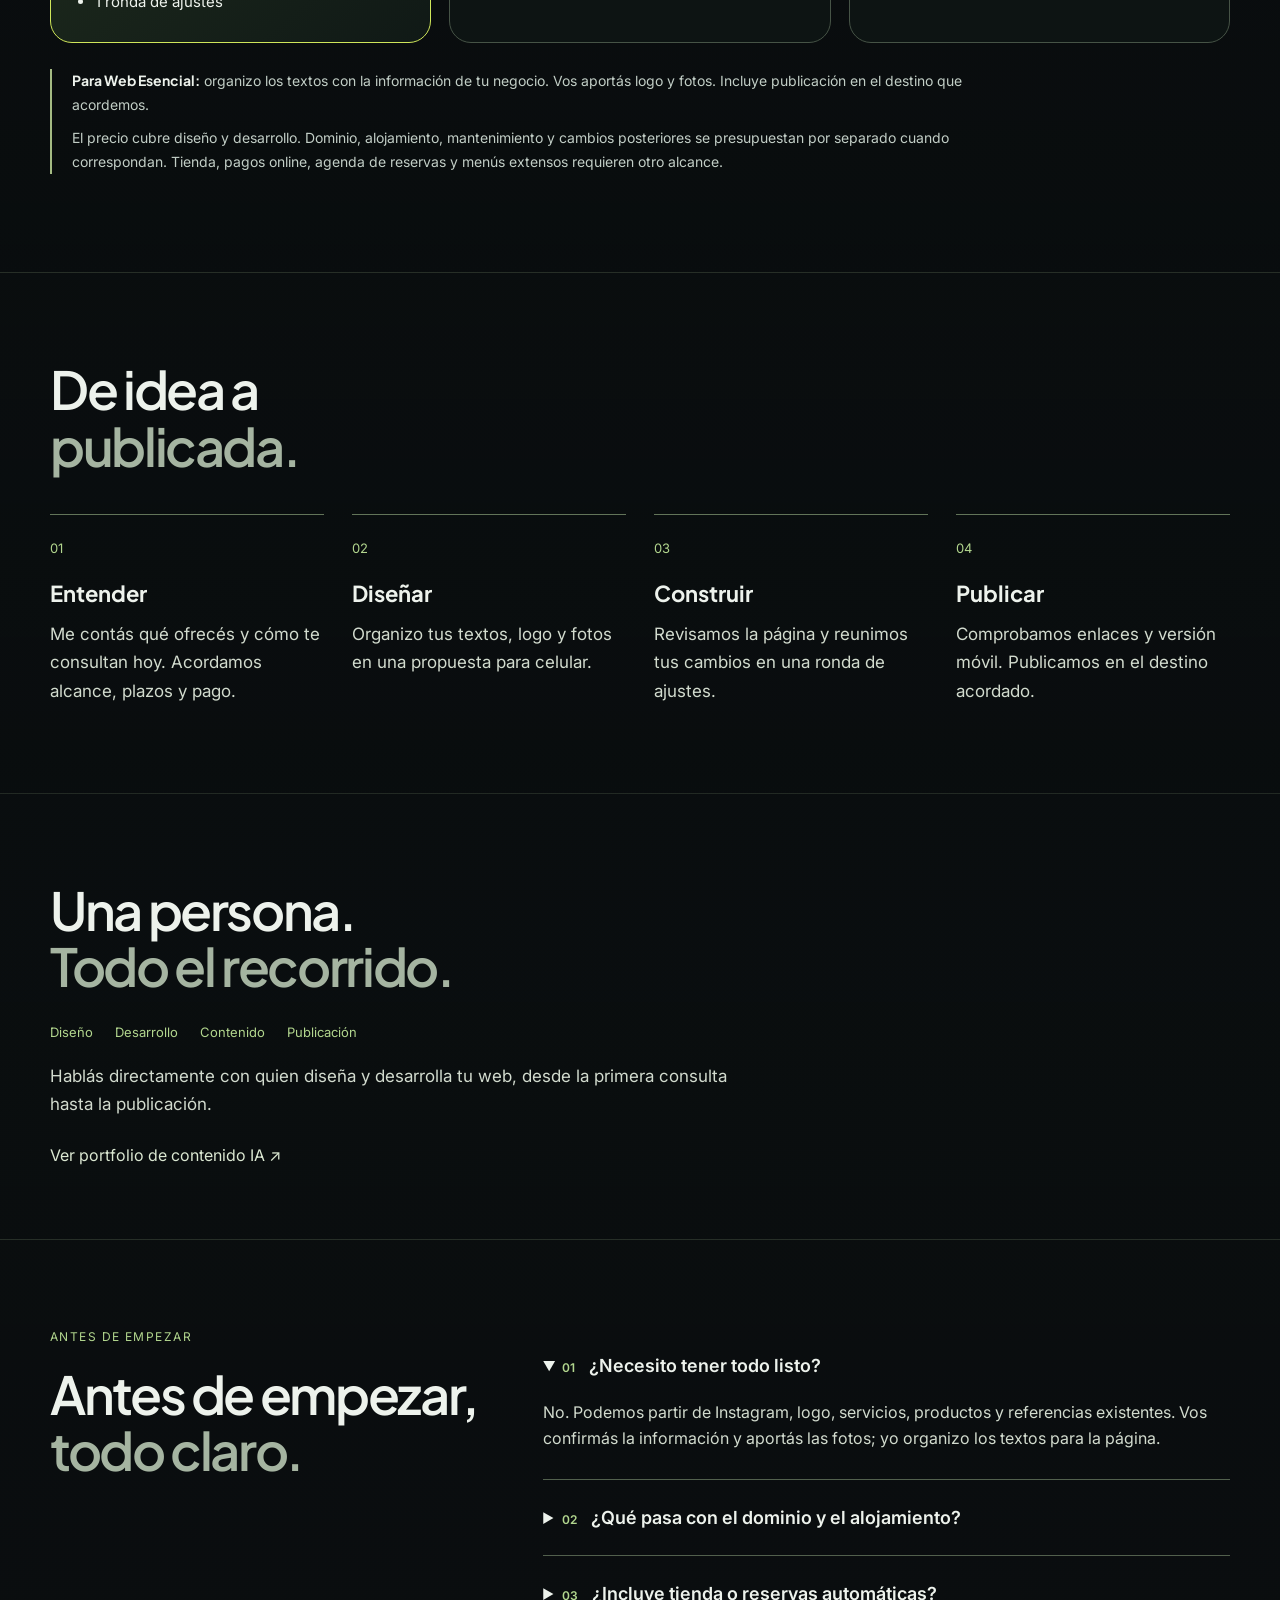
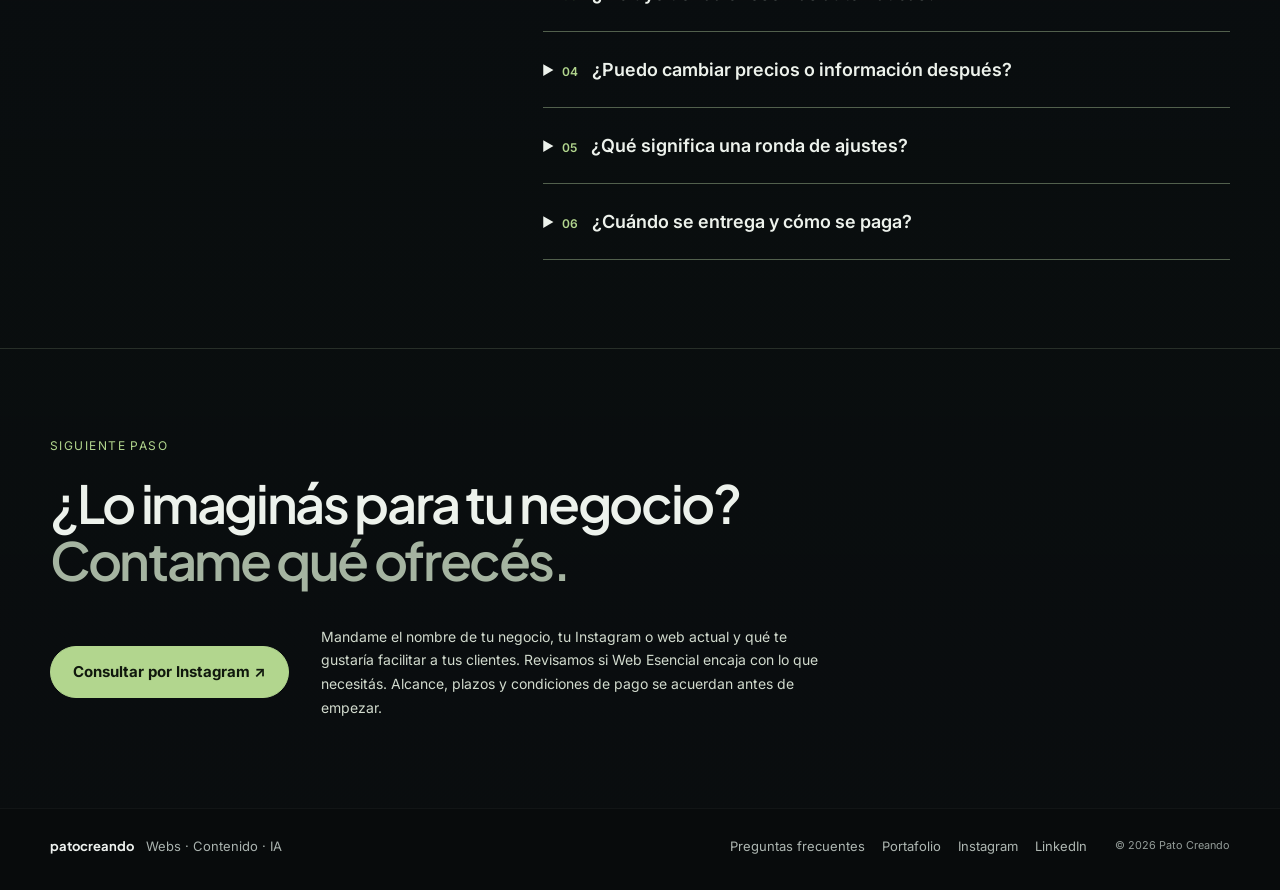
==== commit 96c16ec0: "Acercar la P al nombre y compactar logo Web" ====
--- a/index.html
+++ b/index.html
@@ -81,7 +81,7 @@
   box-shadow:0 0 16px rgba(207,230,90,.34);
 }
 .web-conversion-brand small {color:#8e9e96;font:700 9px/1 Inter,system-ui,sans-serif;letter-spacing:.15em;margin-top:2px;}
-.web-conversion-brand img {display:block;width:158px;height:auto;object-fit:contain;}
+.web-conversion-brand img {display:block;width:150px;height:auto;object-fit:contain;}
 .web-conversion-sections {
   display:flex;justify-content:center;align-items:center;gap:2px;
   border-radius:999px;padding:4px;
@@ -162,7 +162,7 @@
   .web-conversion-nav {width:calc(100% - 24px);height:62px;}
   .web-conversion-home {min-height:34px;padding:0 9px;font-size:10px;gap:5px;}
   .web-conversion-brand {font-size:13px;gap:6px;}
-  .web-conversion-brand img {width:126px;}
+  .web-conversion-brand img {width:120px;}
   .web-conversion-brand i {width:7px;height:7px;}
   .web-conversion-brand small {display:none;}
   .web-conversion-contact {font-size:11px;min-height:36px;padding:0 12px;gap:4px;}
@@ -180,7 +180,7 @@
 }
 @media(max-width:390px) {
   .web-conversion-brand {font-size:12px;}
-  .web-conversion-brand img {width:116px;}
+  .web-conversion-brand img {width:110px;}
   .web-conversion-contact {font-size:10px;padding-inline:10px;}
   .hero-conversion-actions {display:grid;grid-template-columns:1fr;}
   .hero-conversion-actions a {min-height:42px;width:100%;}
@@ -190,7 +190,7 @@
   .web-conversion-brand i {display:none;}
   .web-conversion-home {font-size:9px;padding-inline:7px;}
   .web-conversion-brand {font-size:11px;}
-  .web-conversion-brand img {width:105px;}
+  .web-conversion-brand img {width:100px;}
   .web-conversion-contact {font-size:10px;padding-inline:9px;}
 }
 @media(prefers-reduced-motion:reduce) {
@@ -209,7 +209,7 @@
     <nav class="web-conversion-nav" aria-label="Navegación principal">
       <div class="web-conversion-identity">
         <a class="web-conversion-home" href="https://patocreando.github.io/inicio/" aria-label="Volver a la página de inicio">← <span>Inicio</span></a>
-        <a class="web-conversion-brand" href="#inicio" aria-label="Pato Creando Web, volver al principio"><img src="./assets/pato-creando-web-v2.png" alt="" width="1550" height="600" decoding="async" /></a>
+        <a class="web-conversion-brand" href="#inicio" aria-label="Pato Creando Web, volver al principio"><img src="./assets/pato-creando-web-v3.png" alt="" width="1550" height="600" decoding="async" /></a>
       </div>
       <div class="web-conversion-sections">
         <a href="#solucion">La solución</a>
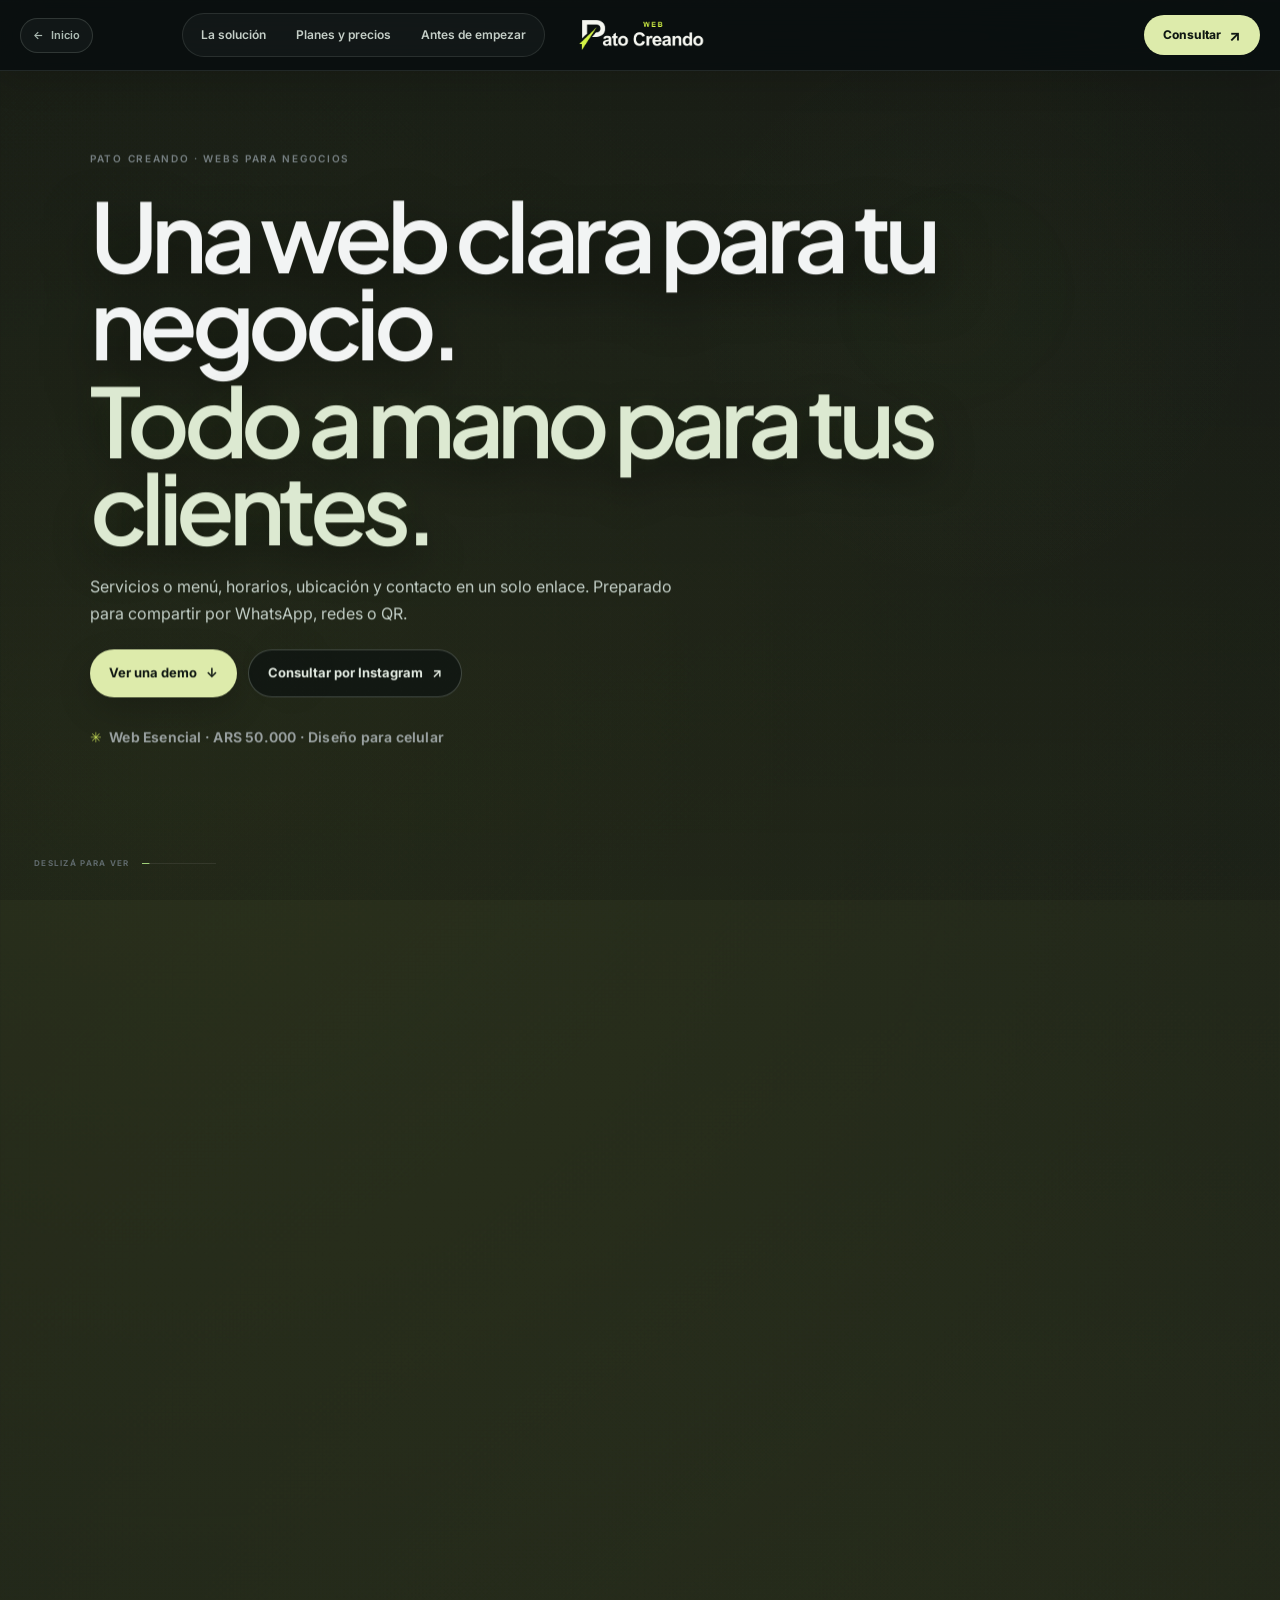
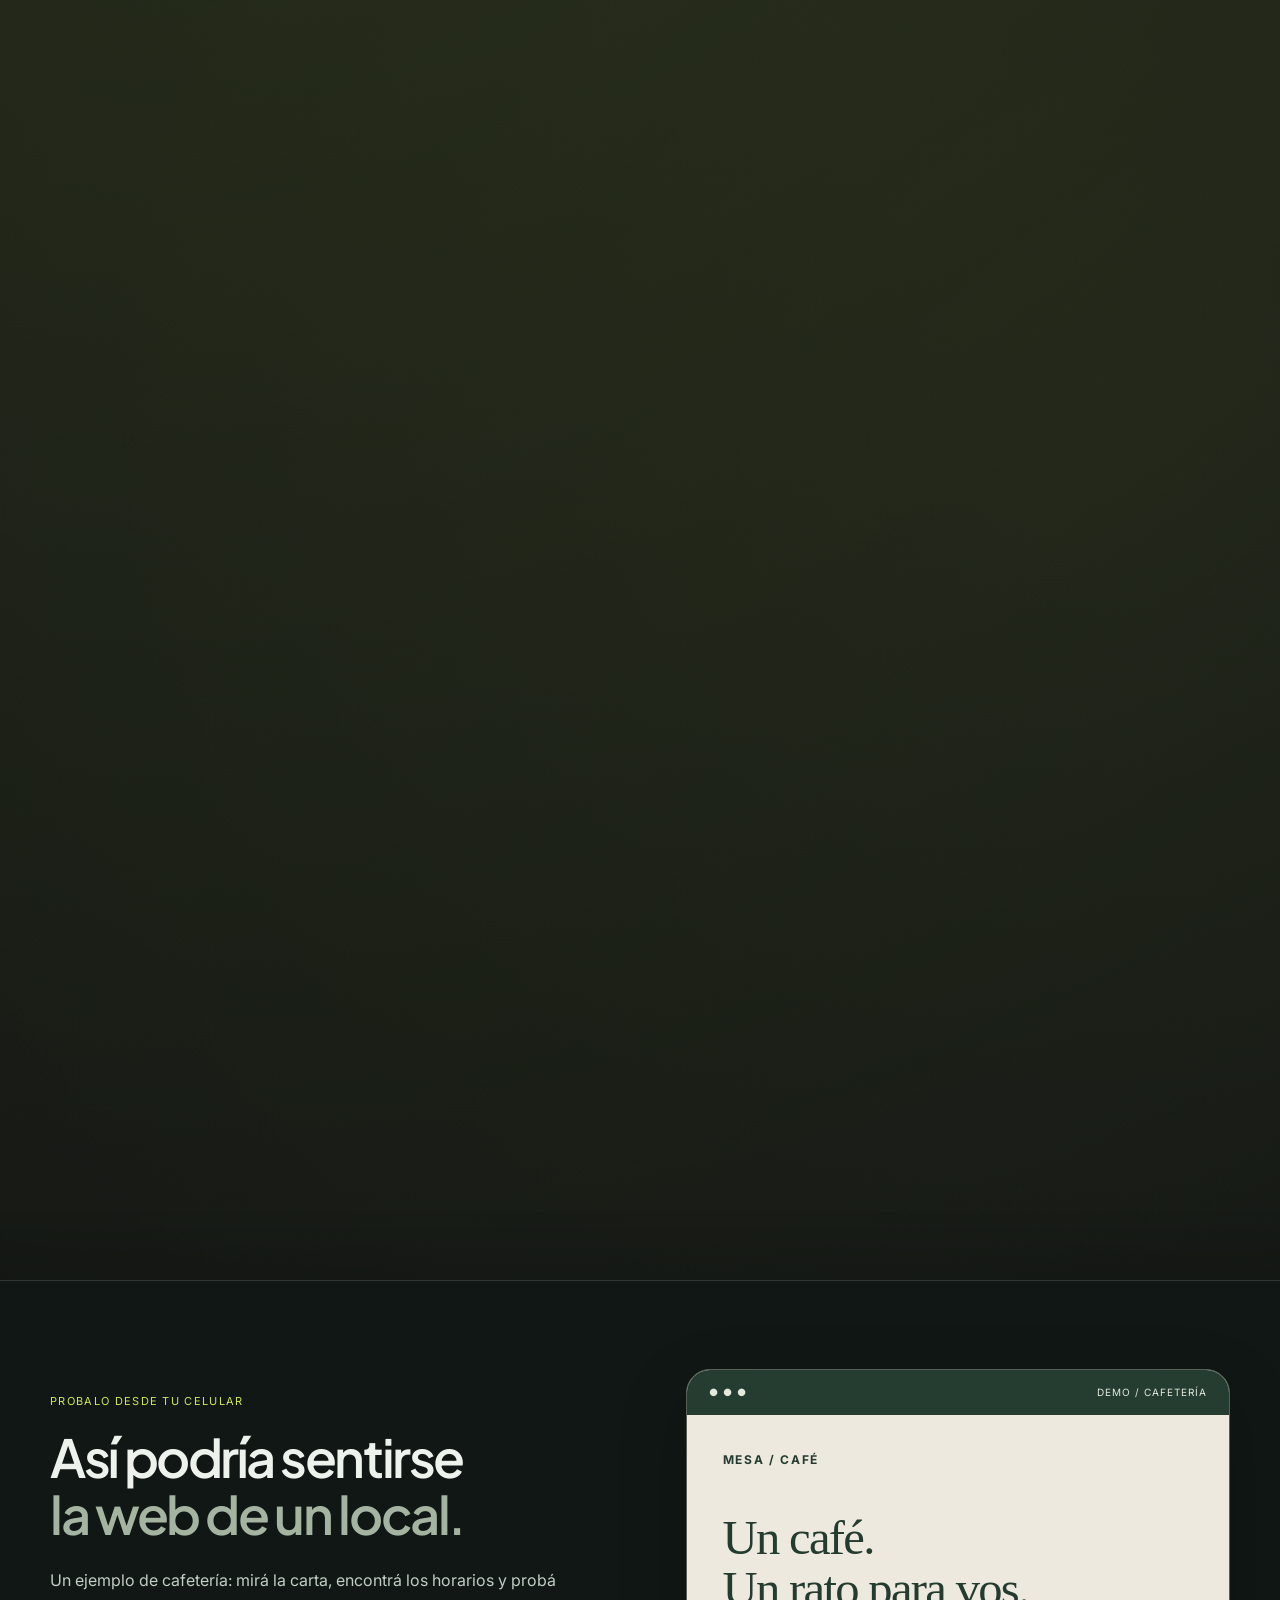
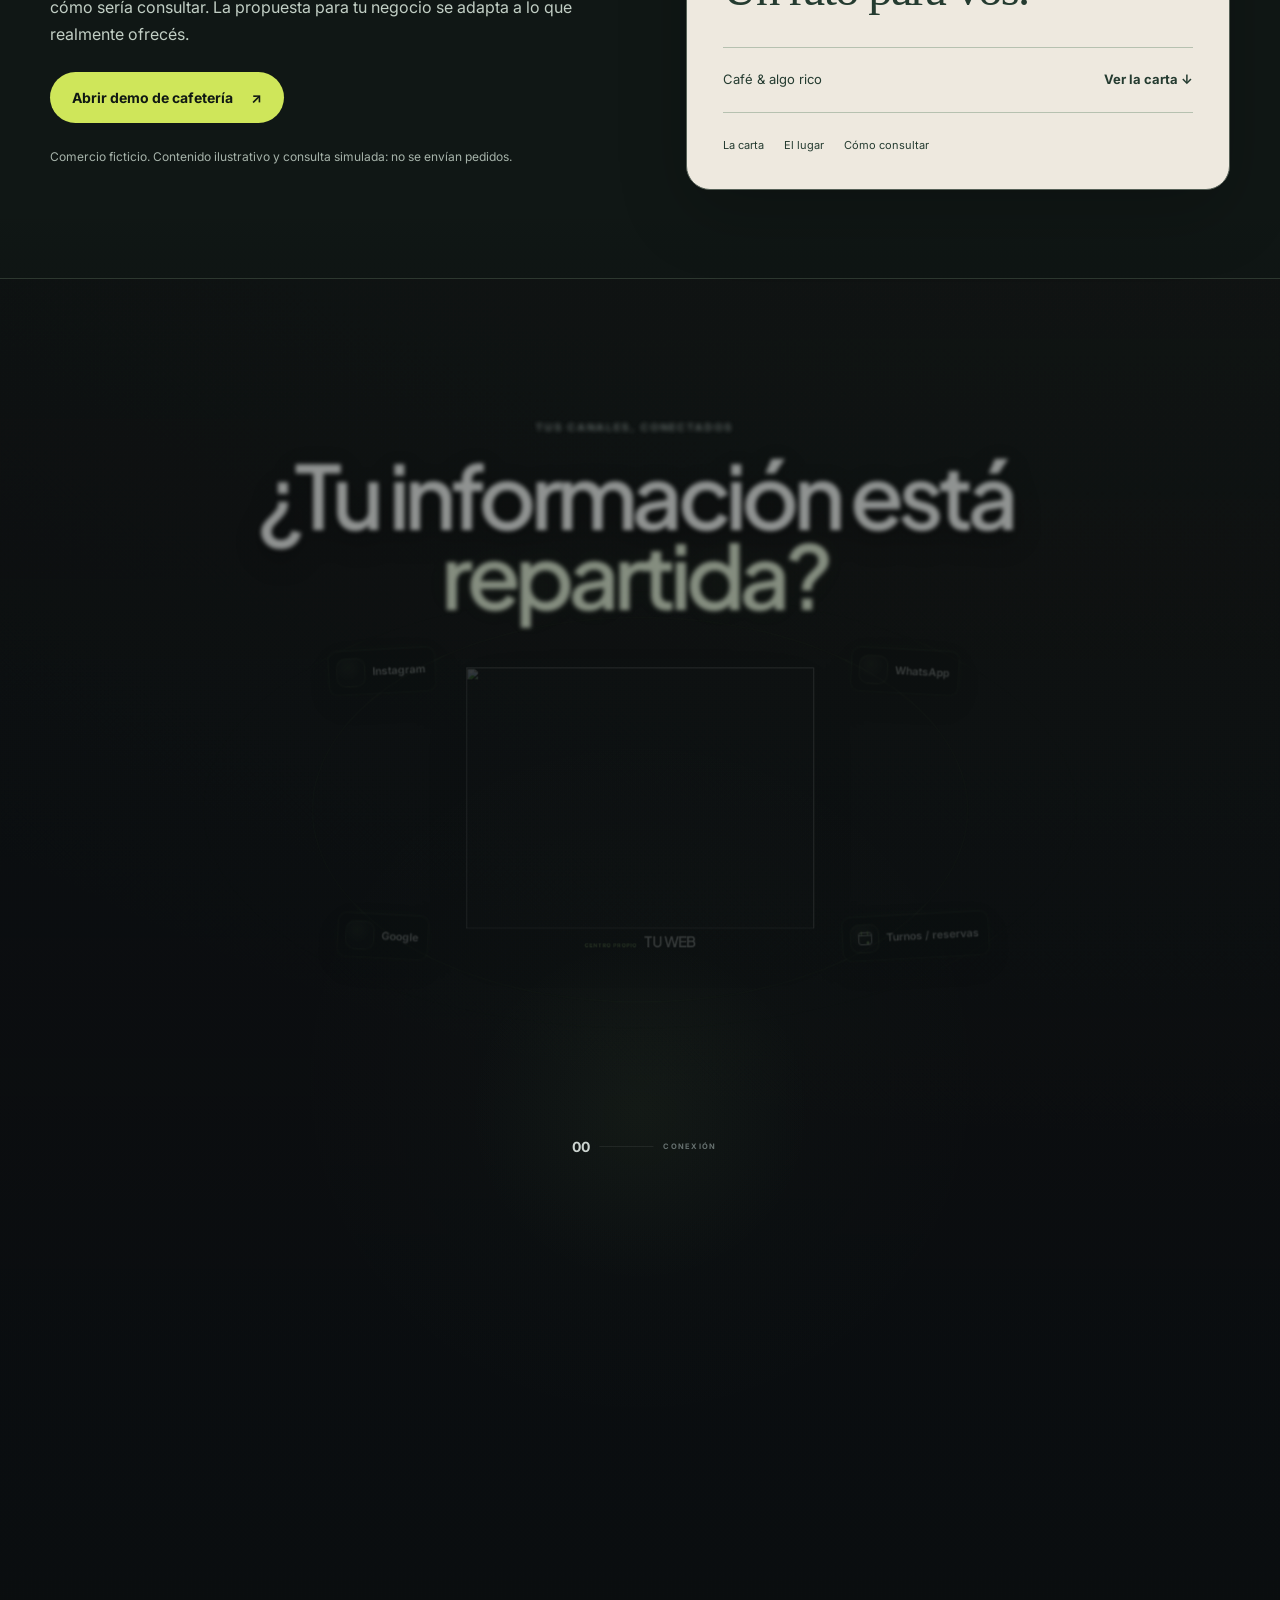
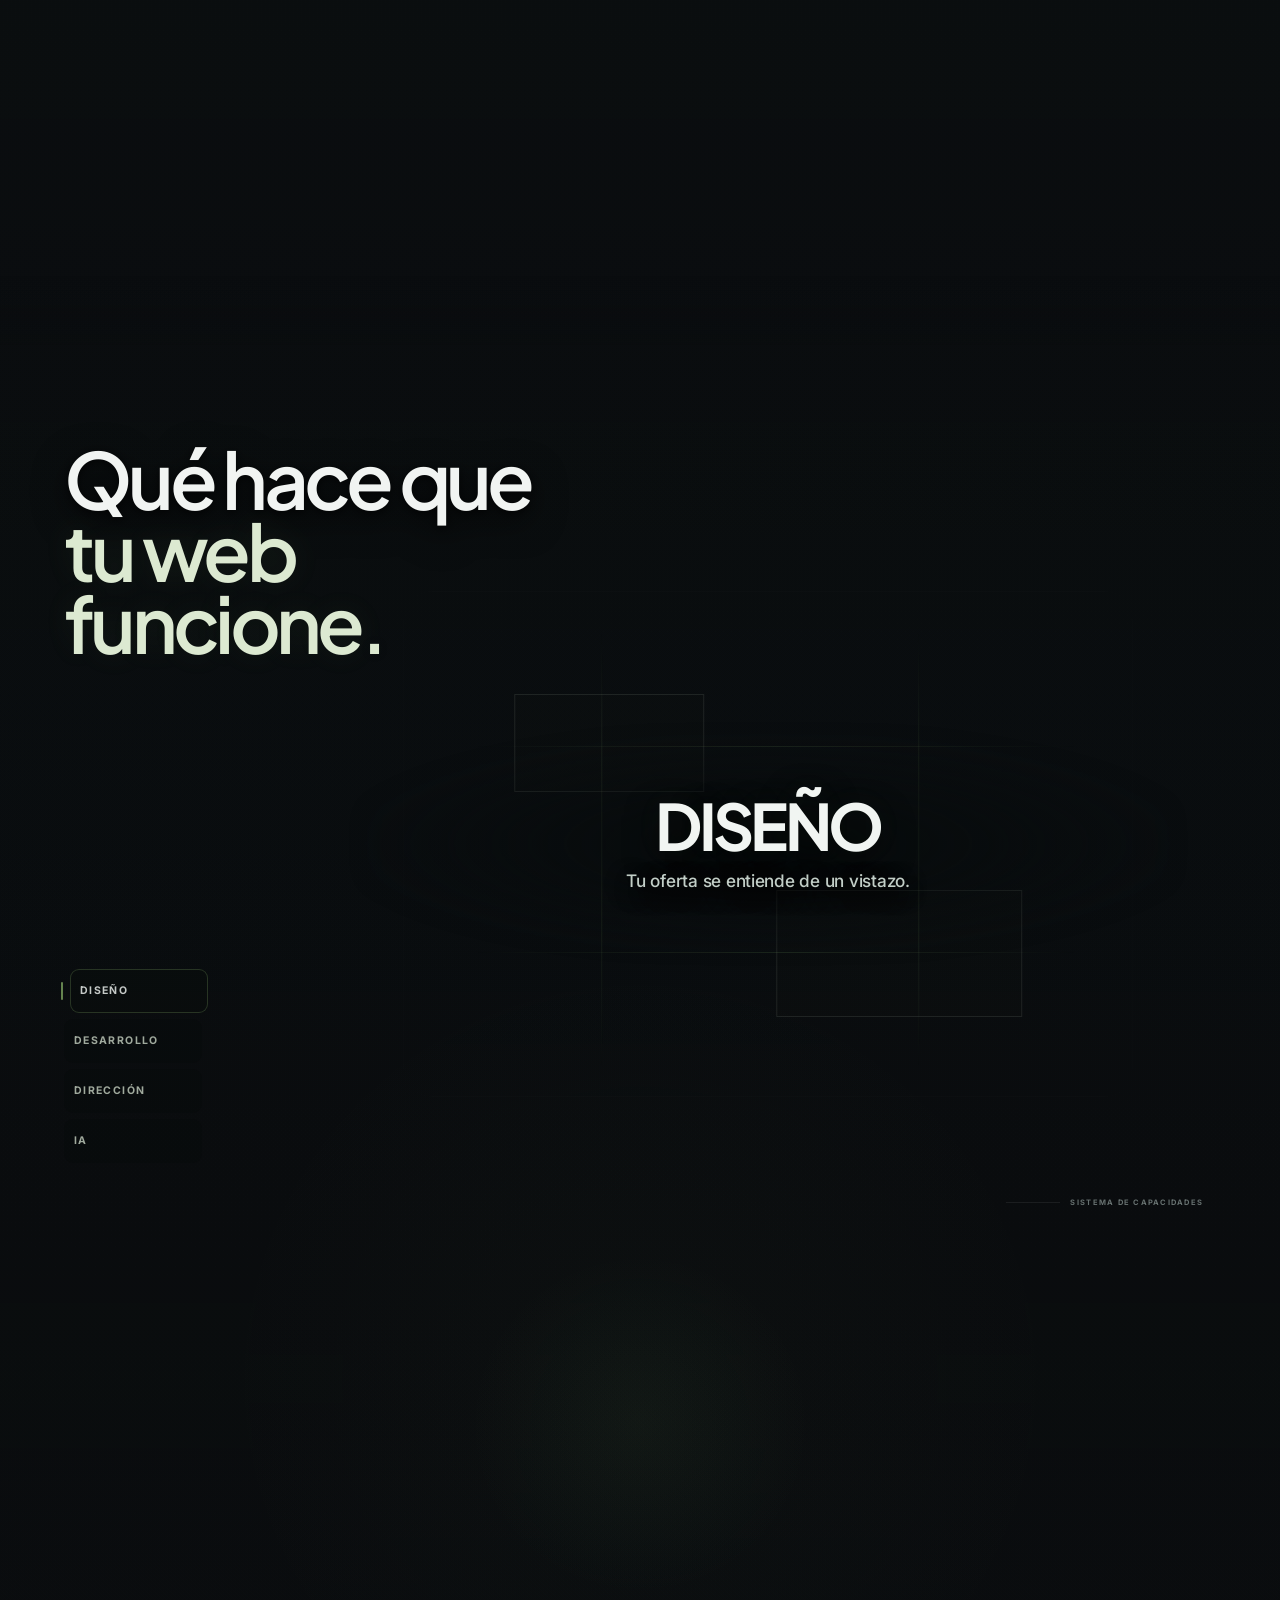
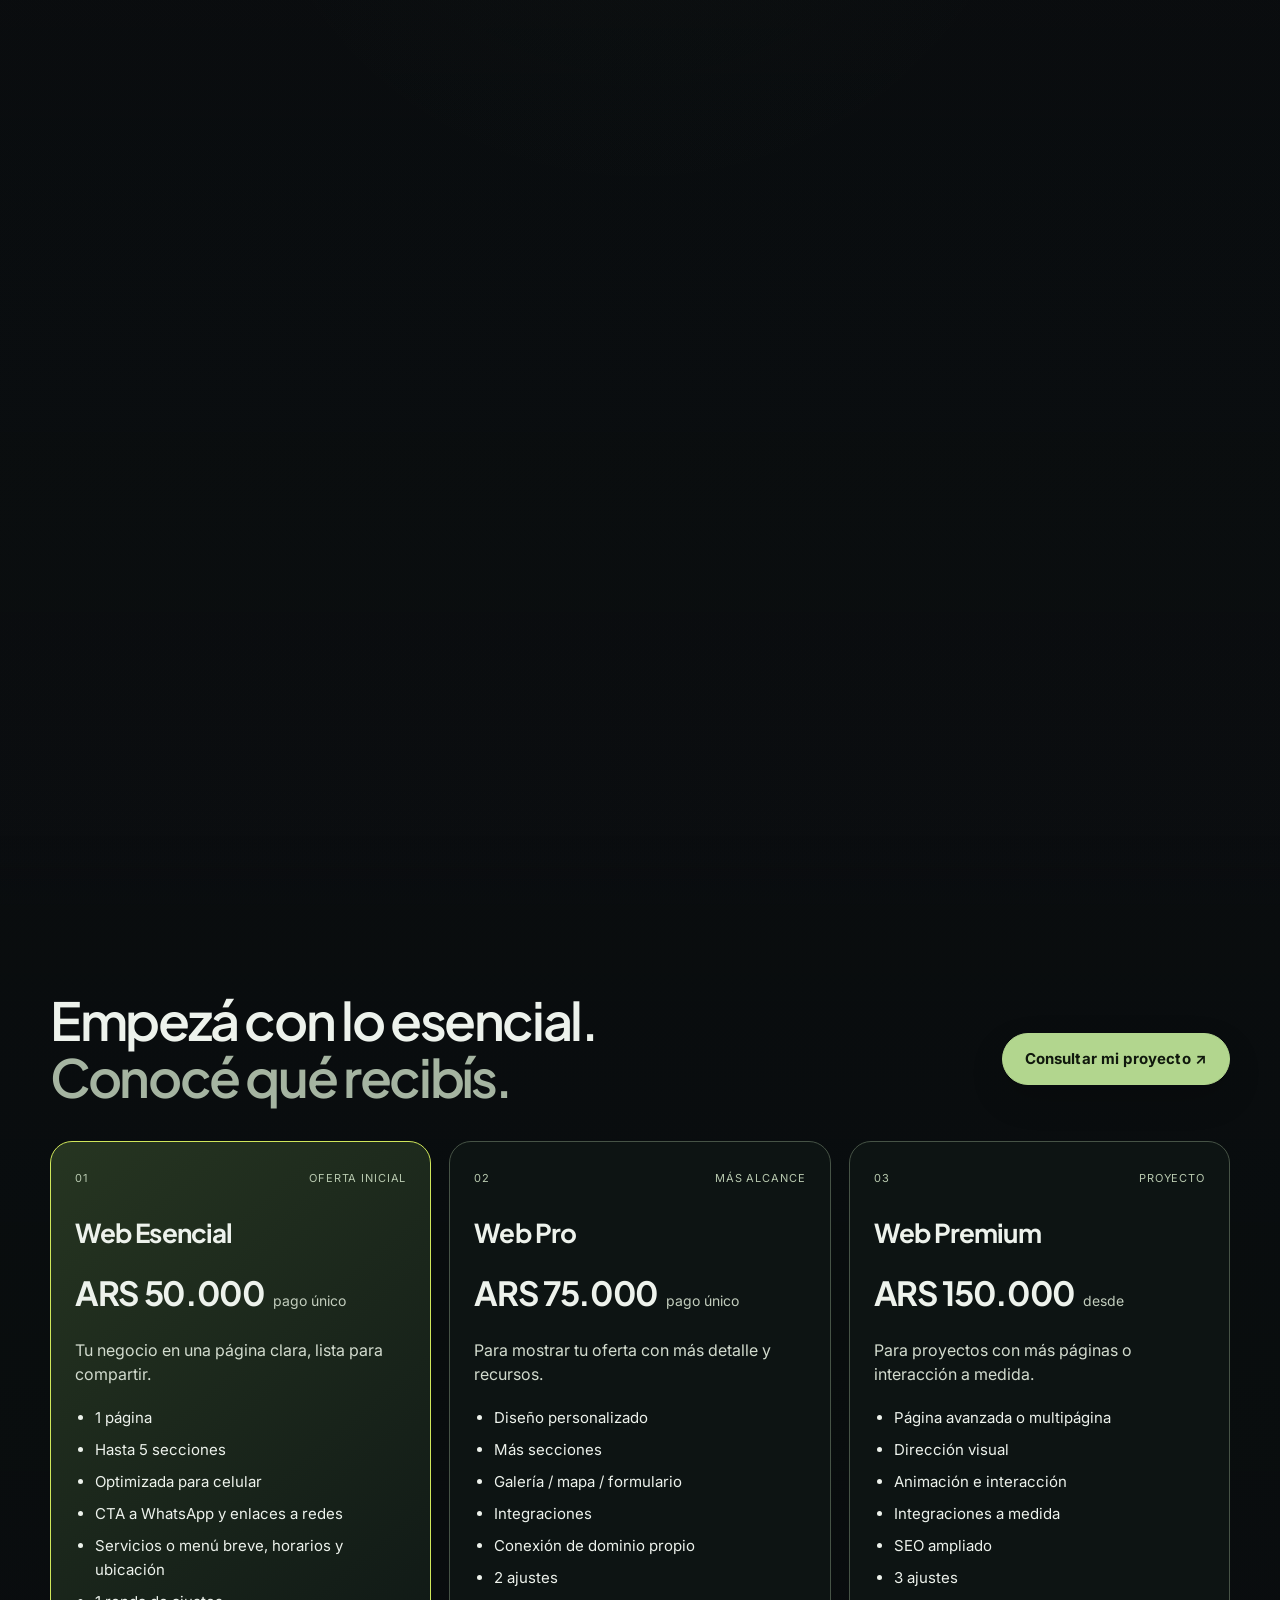
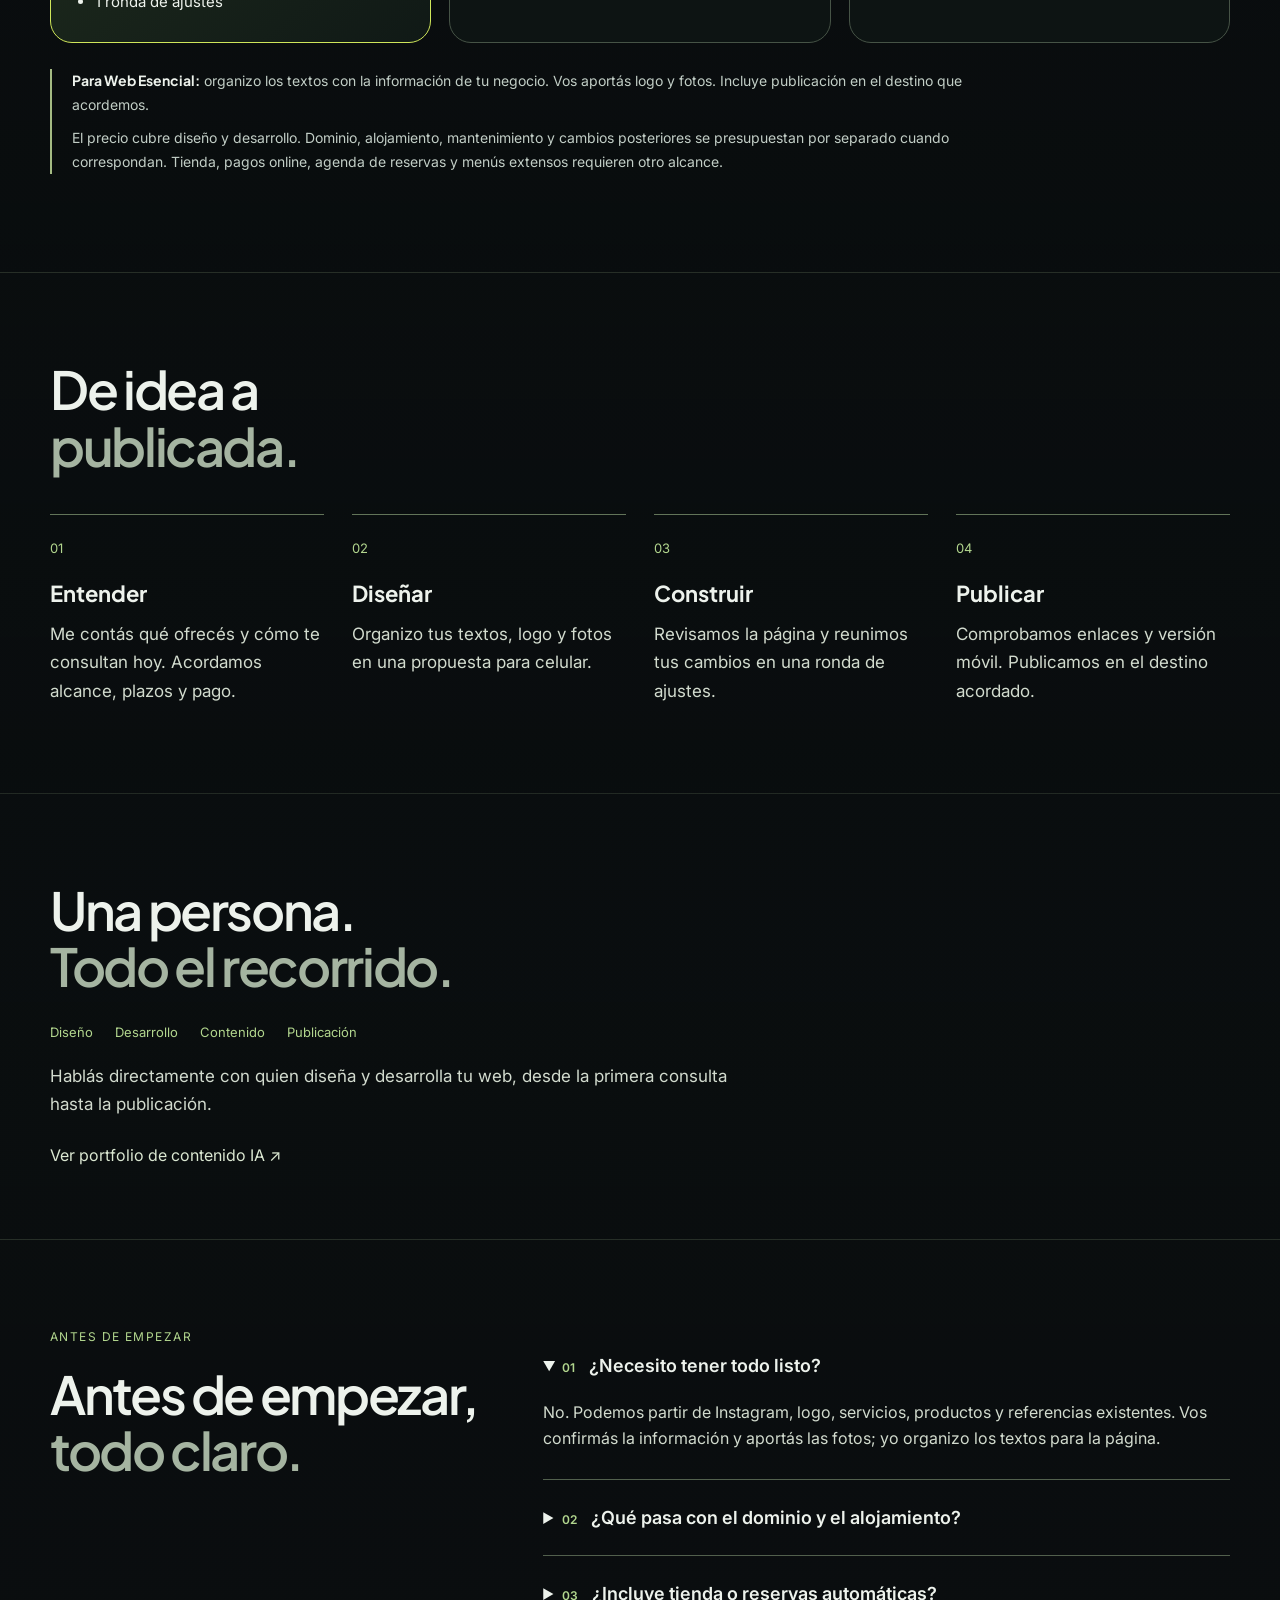
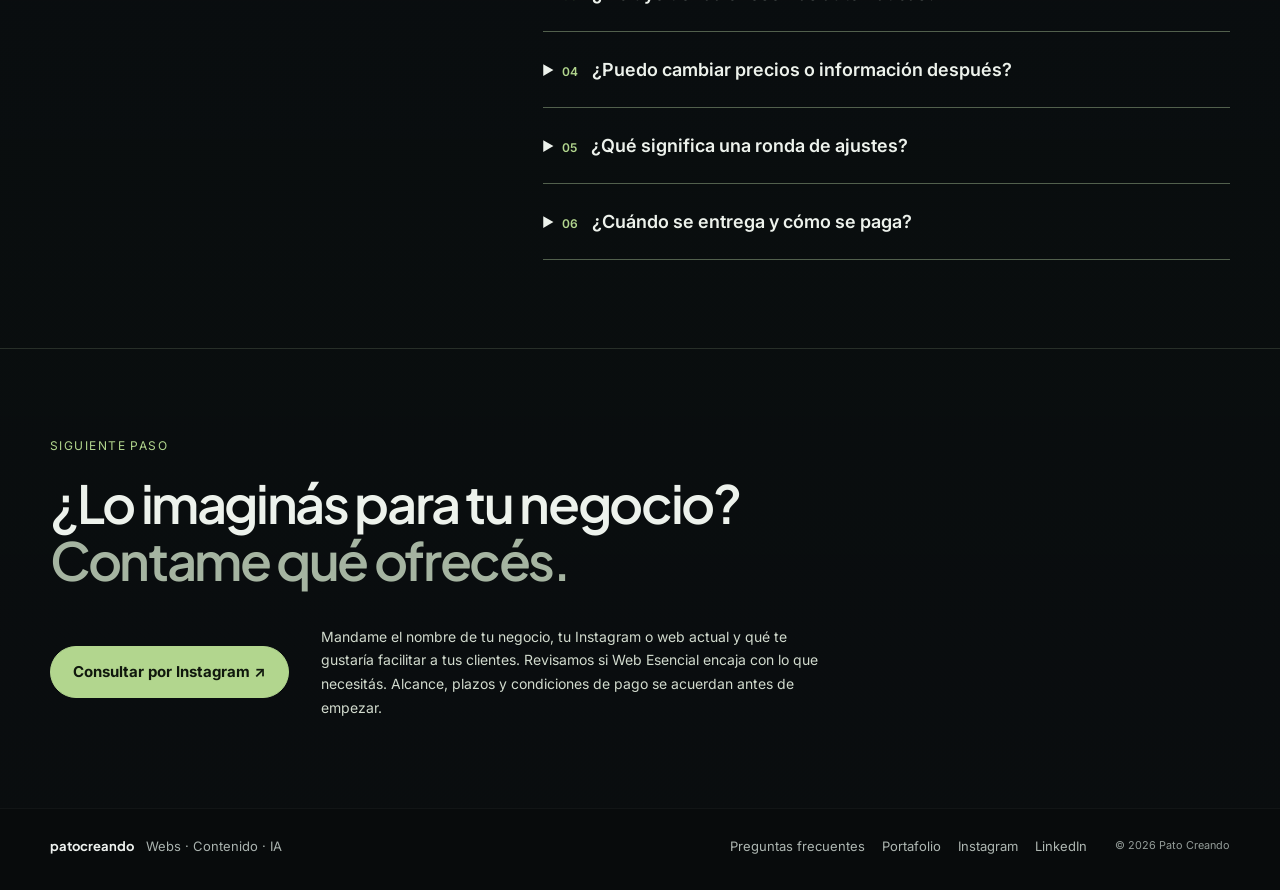
==== commit 10b3e66d: "Tighten Pato Creando Web logo" ====
--- a/index.html
+++ b/index.html
@@ -209,7 +209,7 @@
     <nav class="web-conversion-nav" aria-label="Navegación principal">
       <div class="web-conversion-identity">
         <a class="web-conversion-home" href="https://patocreando.github.io/inicio/" aria-label="Volver a la página de inicio">← <span>Inicio</span></a>
-        <a class="web-conversion-brand" href="#inicio" aria-label="Pato Creando Web, volver al principio"><img src="./assets/pato-creando-web-v3.png" alt="" width="1550" height="600" decoding="async" /></a>
+        <a class="web-conversion-brand" href="#inicio" aria-label="Pato Creando Web, volver al principio"><img src="./assets/pato-creando-web-v4.png" alt="" width="1550" height="600" decoding="async" /></a>
       </div>
       <div class="web-conversion-sections">
         <a href="#solucion">La solución</a>
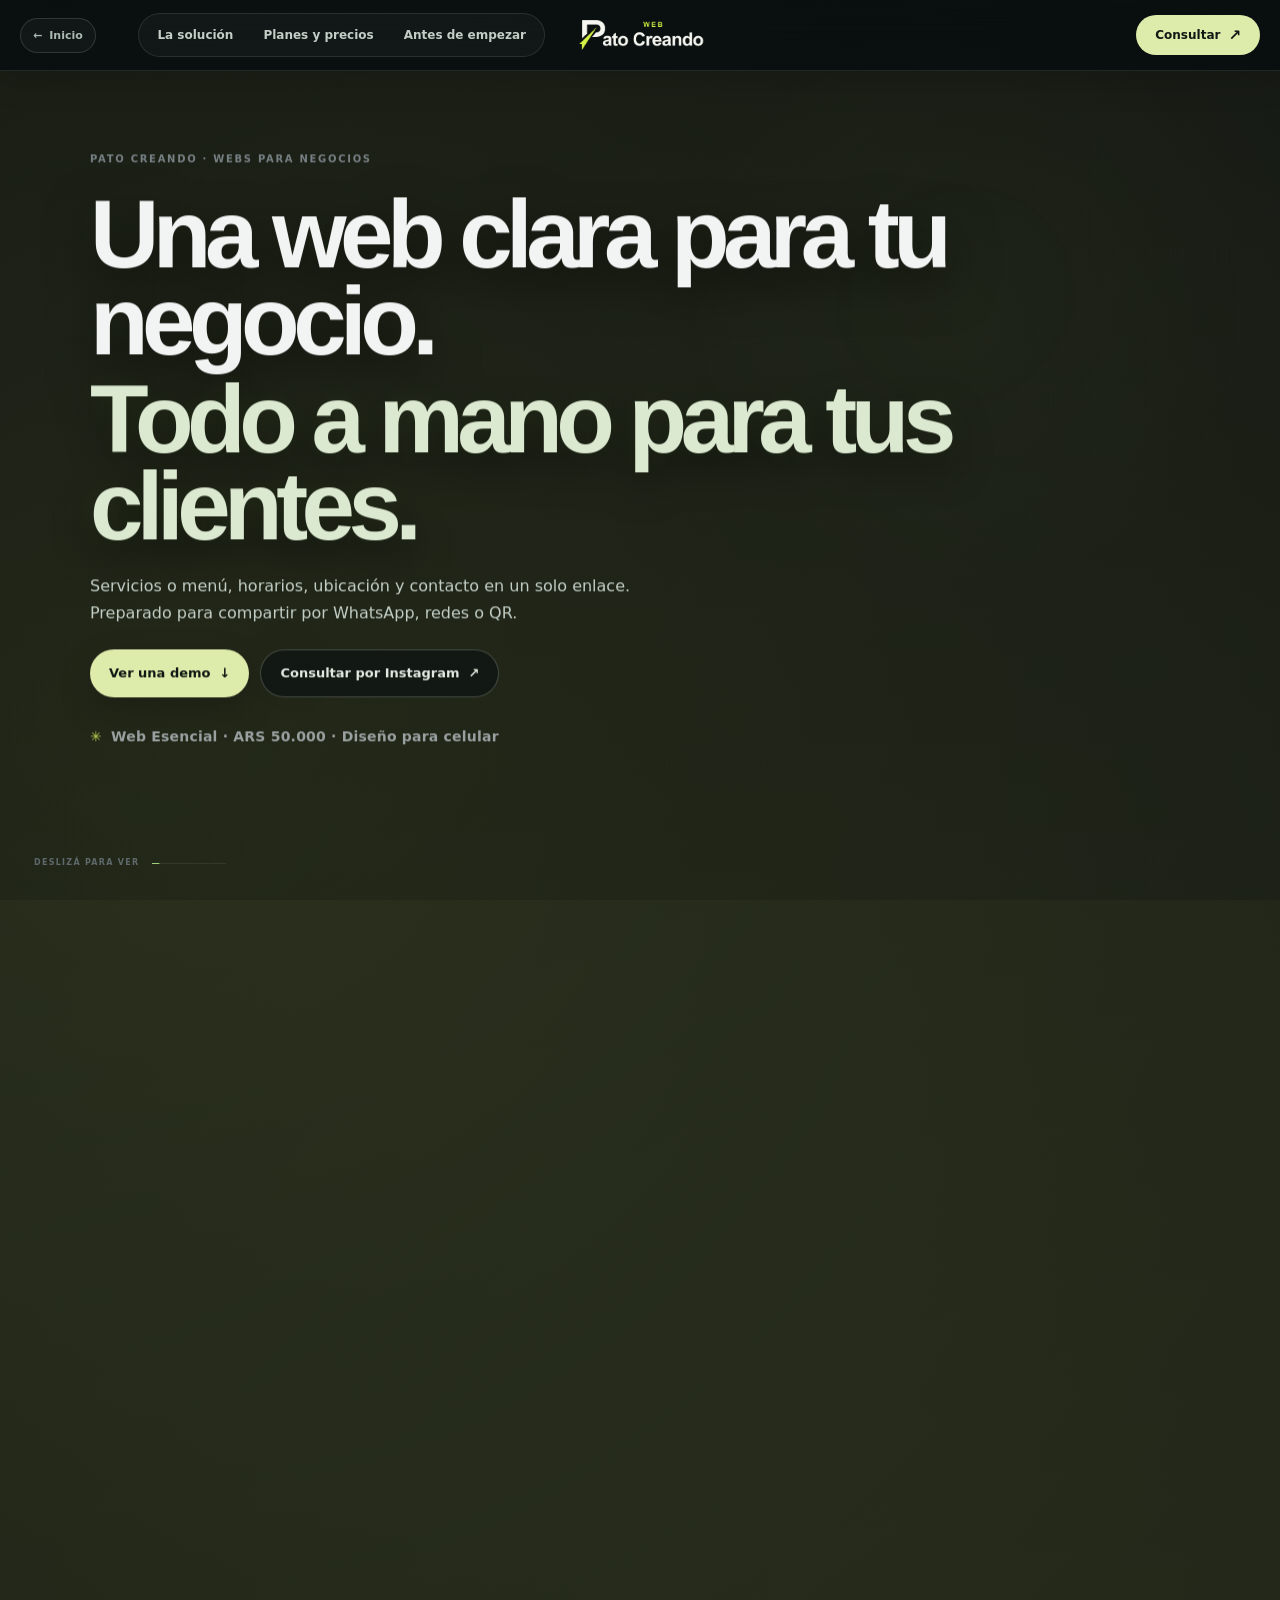
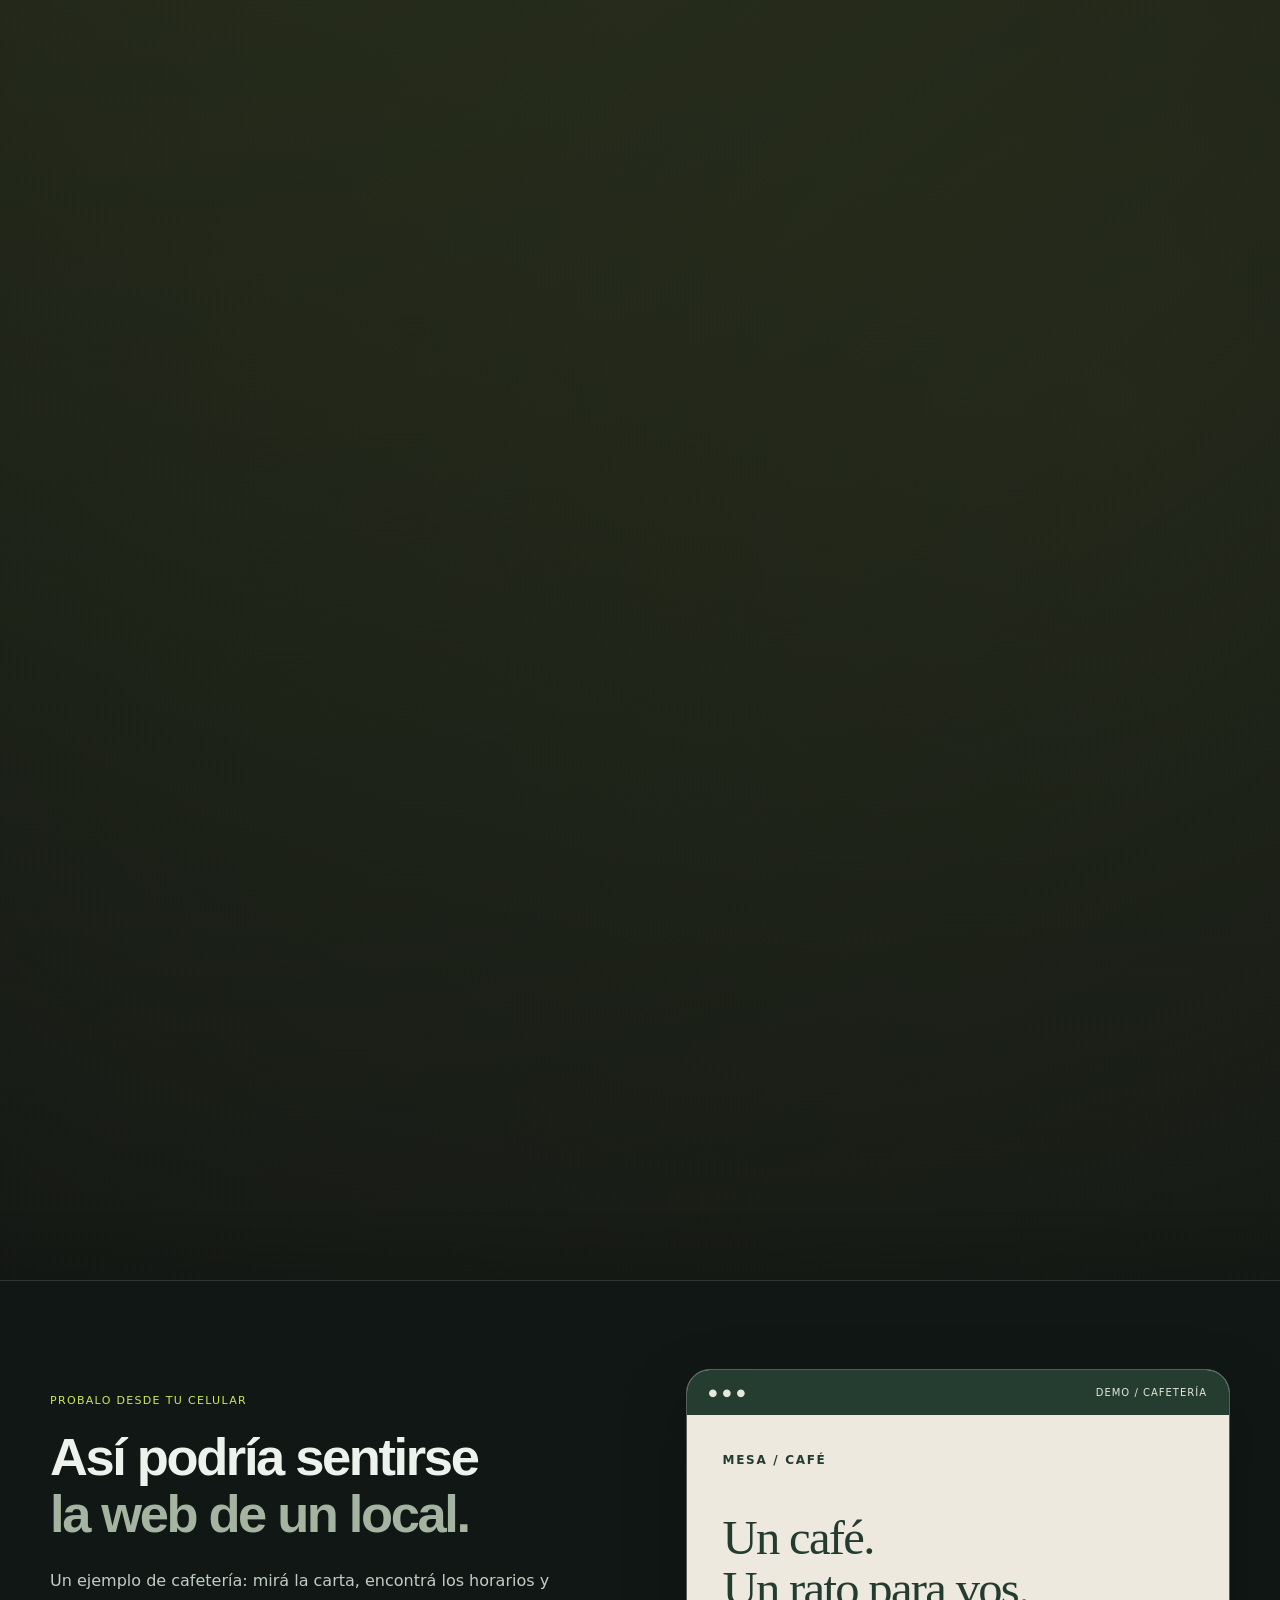
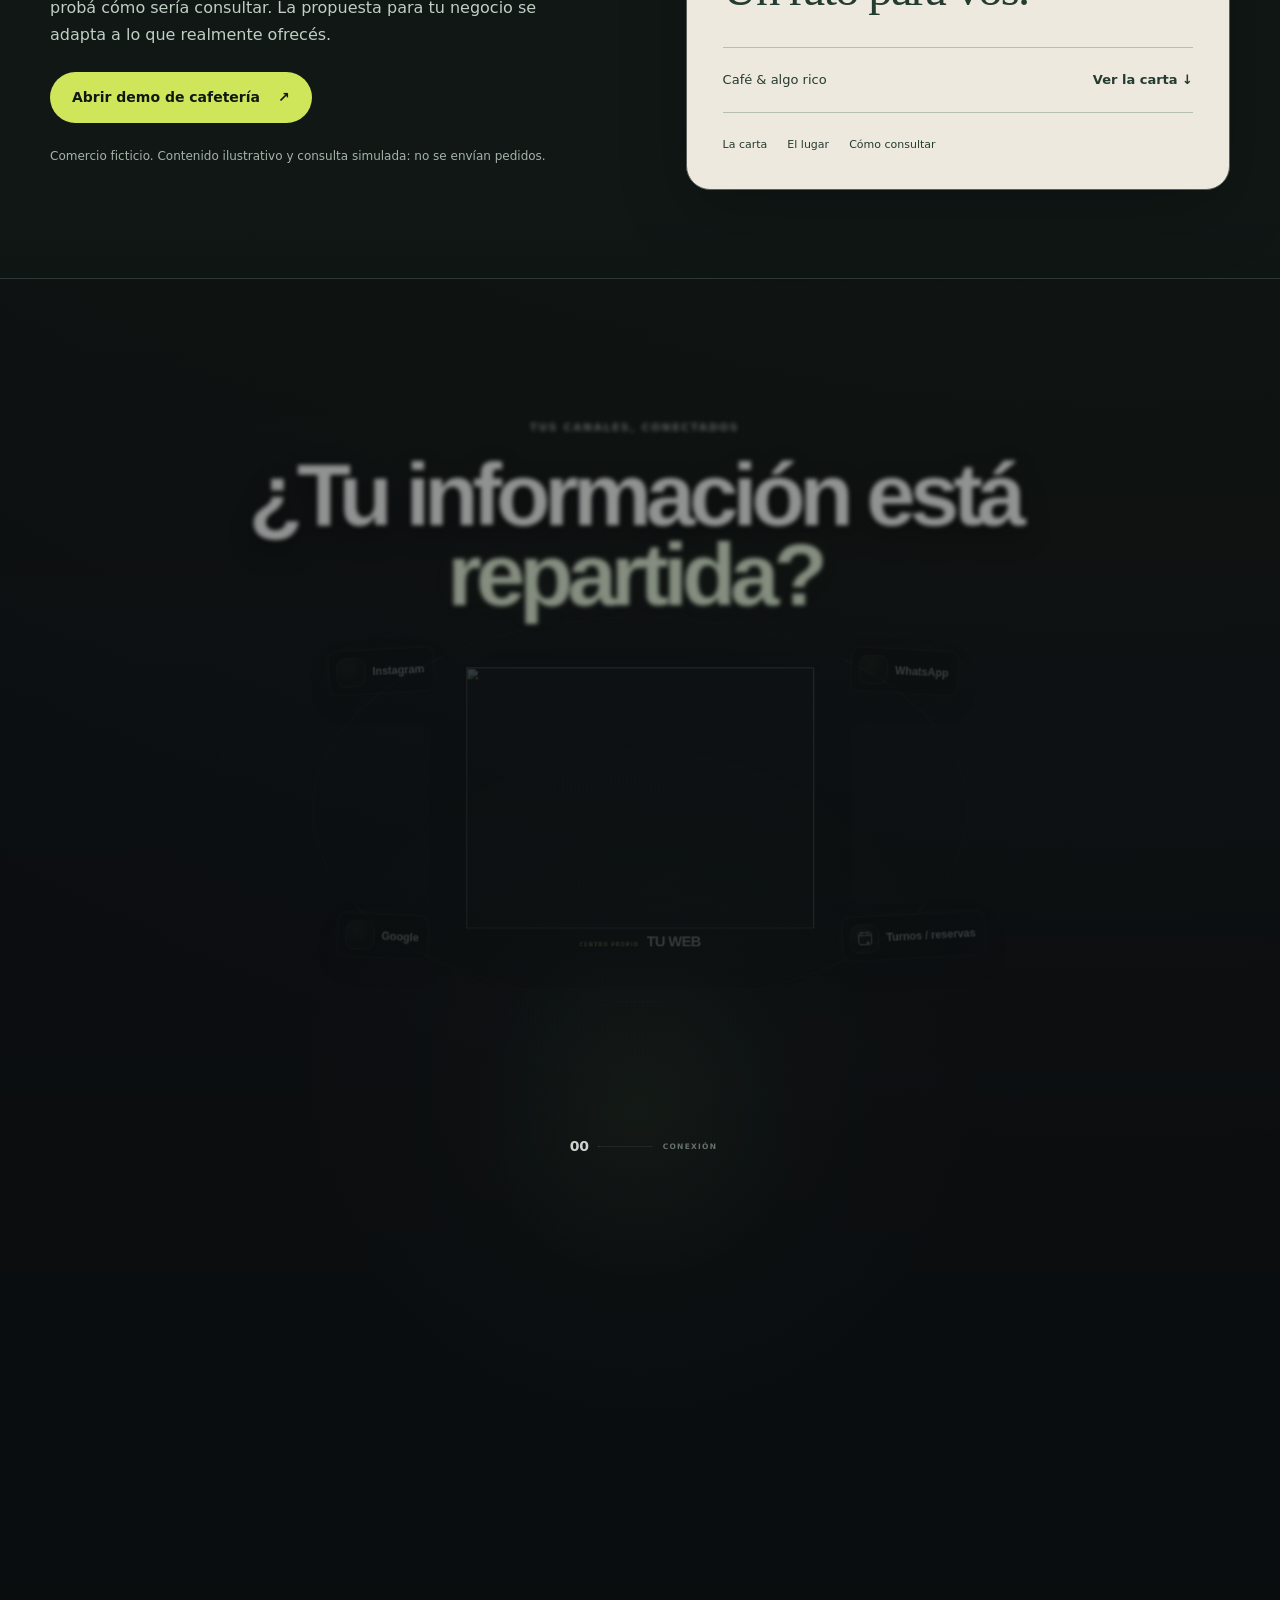
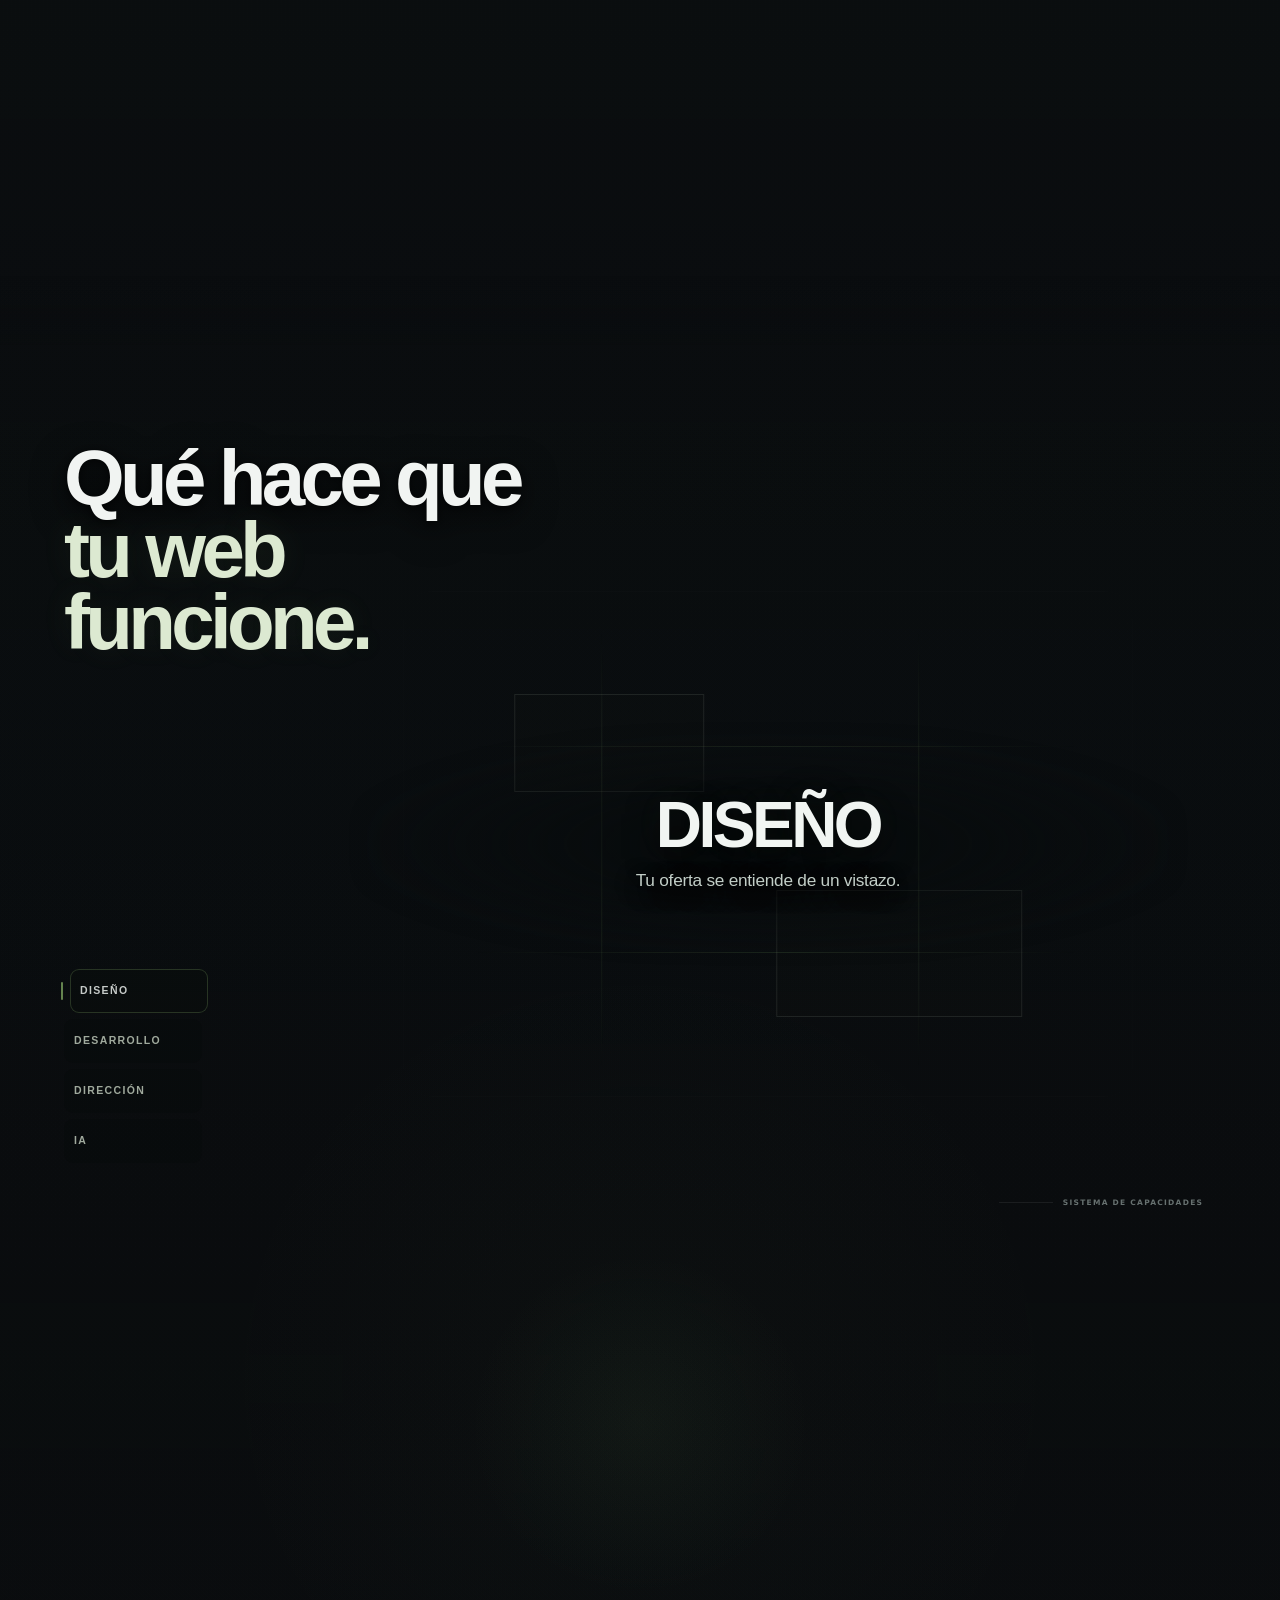
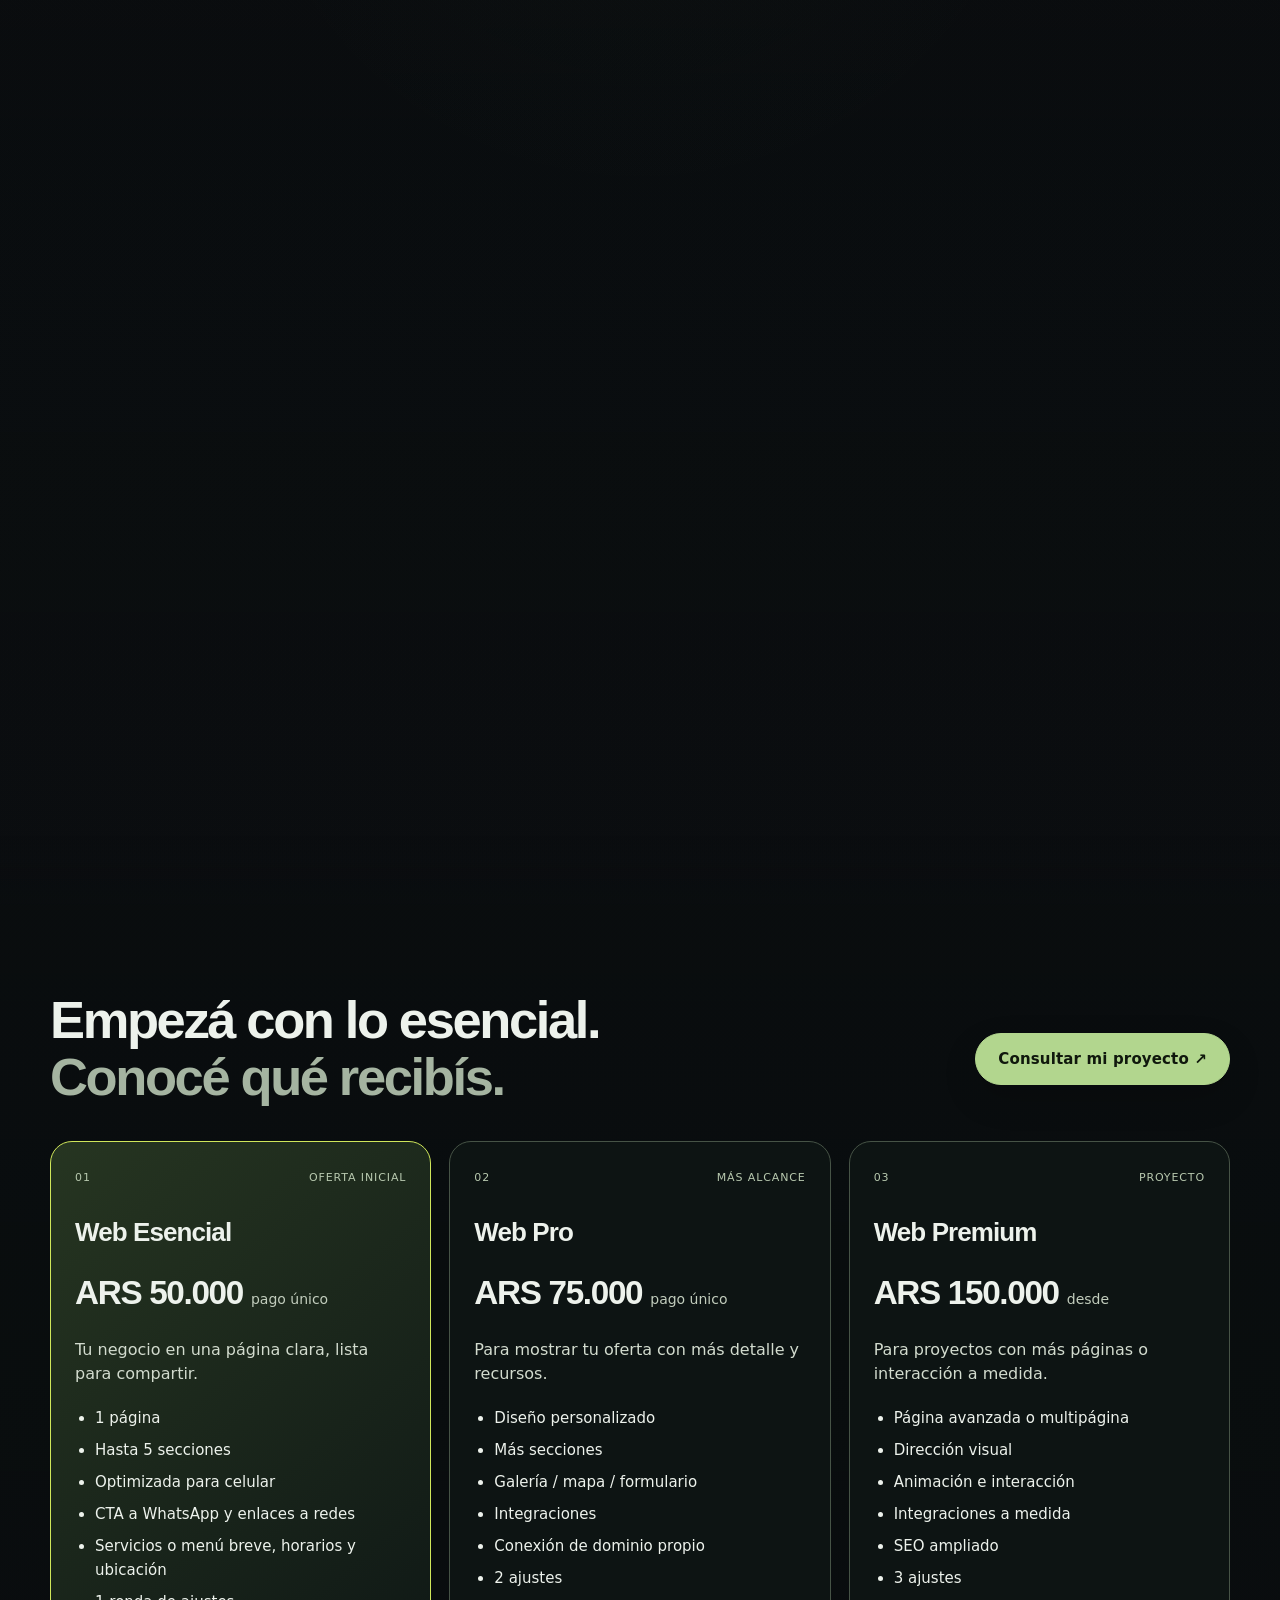
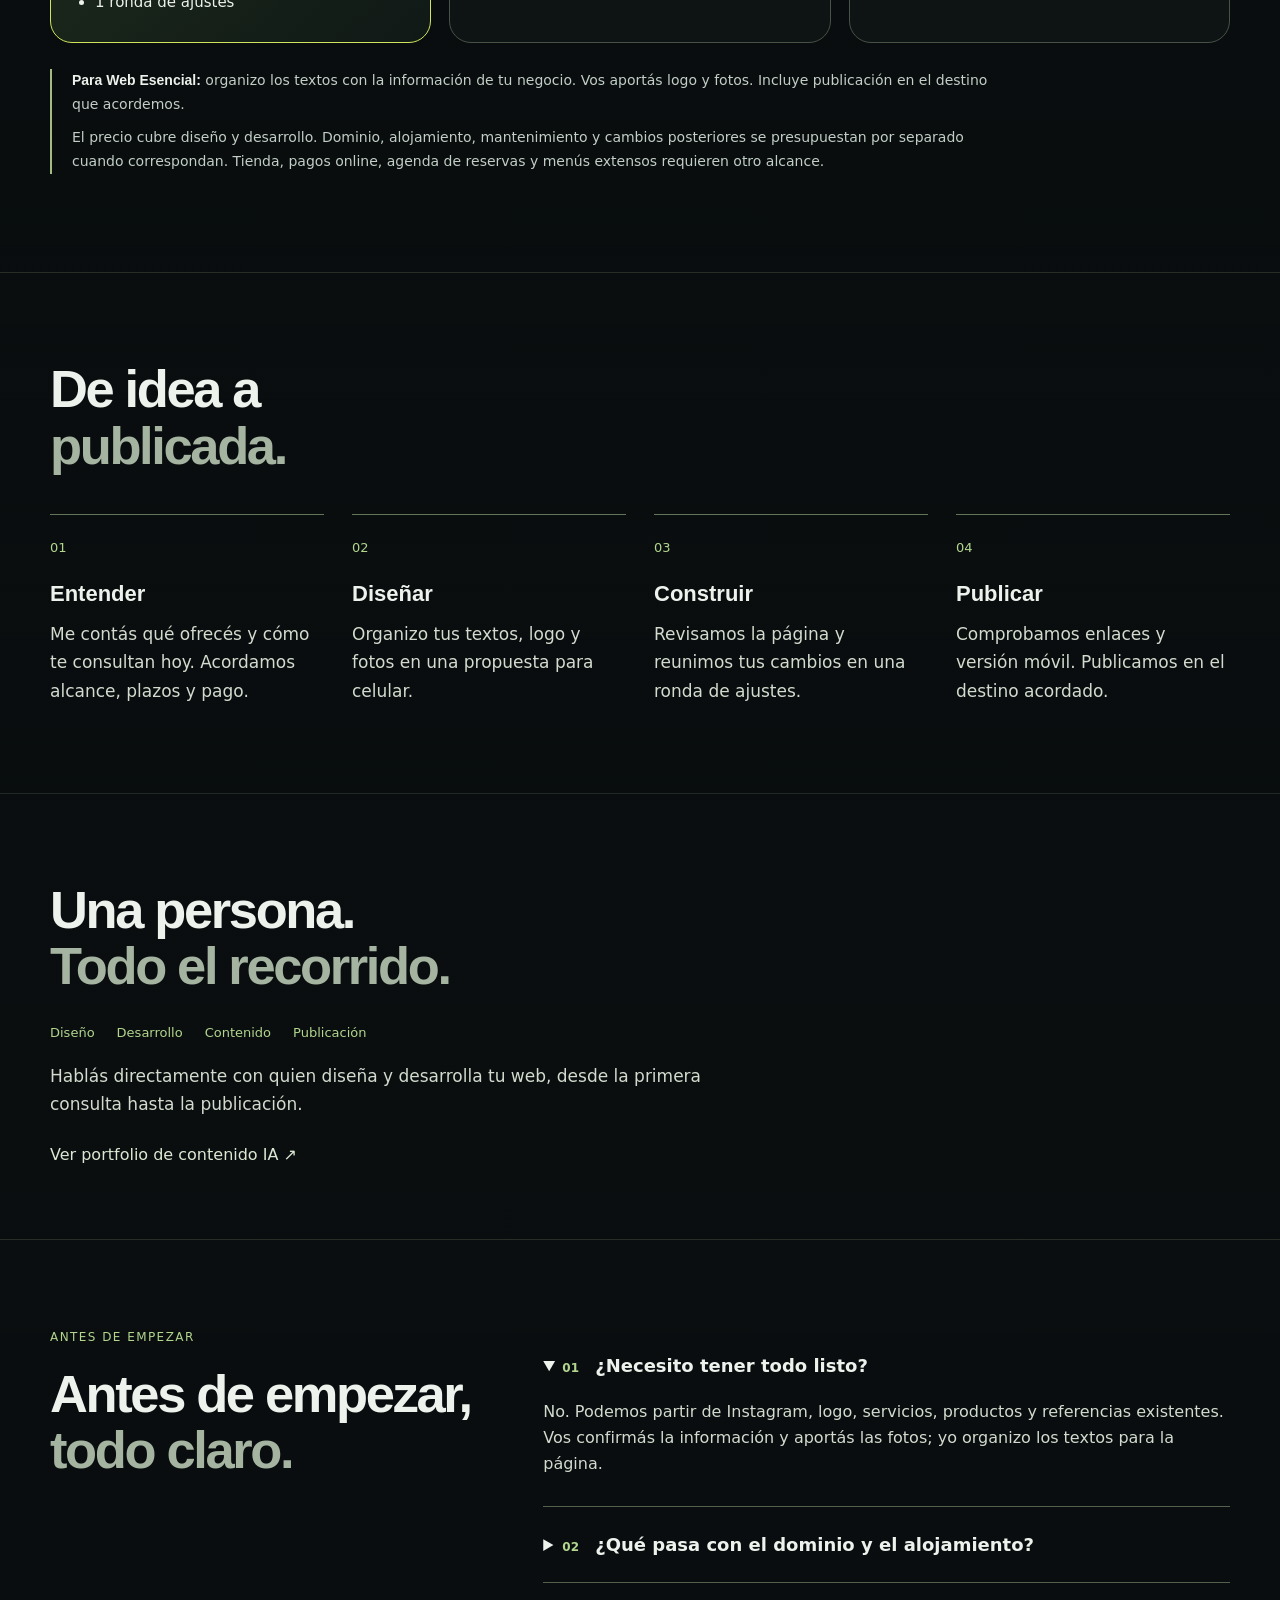
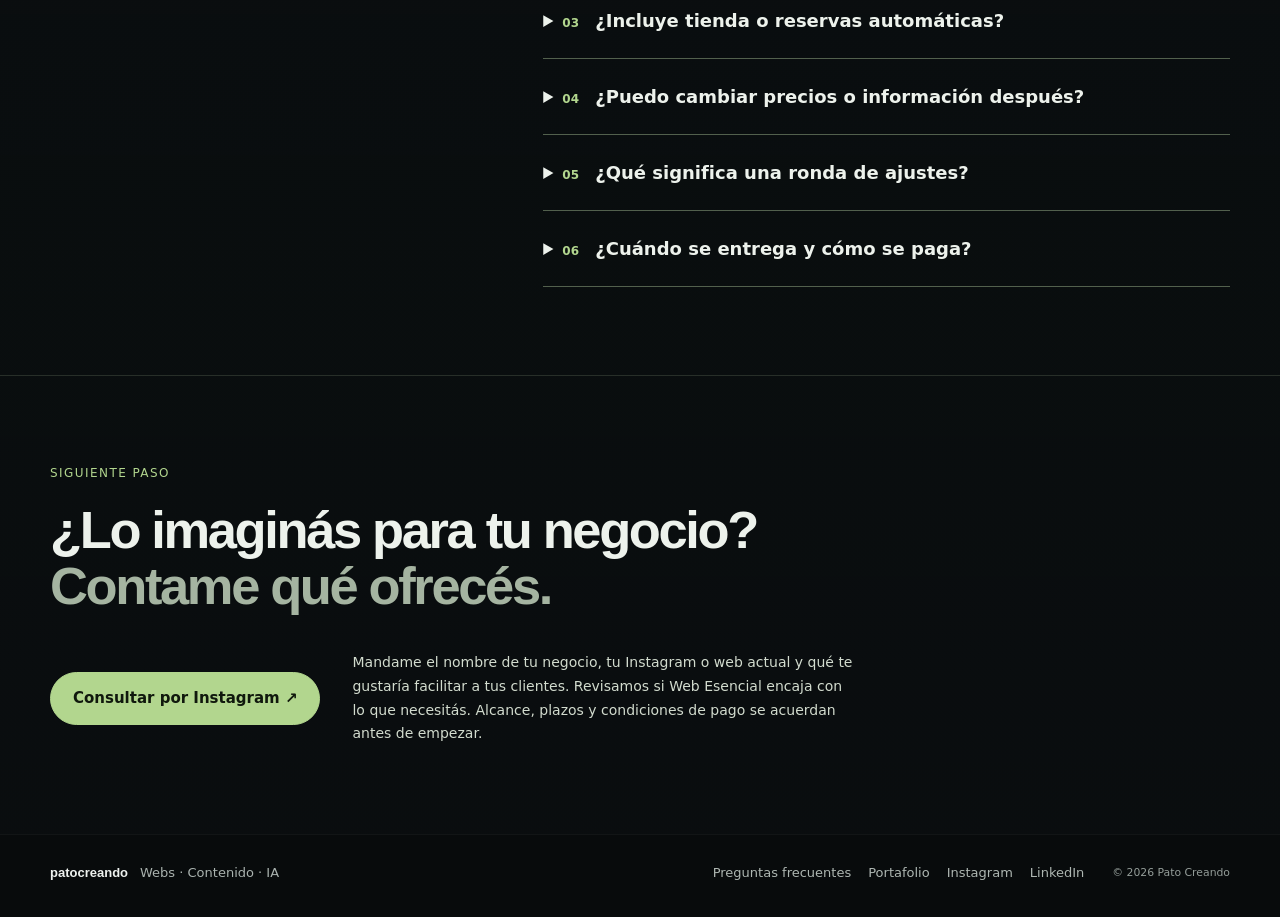
==== commit b76fa699: "Harden web publishing and browser policy" ====
--- a/index.html
+++ b/index.html
@@ -3,6 +3,8 @@
 <head>
   <meta charset="UTF-8" />
   <meta name="viewport" content="width=device-width, initial-scale=1.0" />
+  <meta http-equiv="Content-Security-Policy" content="default-src 'self'; base-uri 'self'; object-src 'none'; frame-src 'none'; script-src 'self'; style-src 'self' 'unsafe-inline' https://fonts.googleapis.com; font-src 'self' https://fonts.gstatic.com; img-src 'self' data: https://cdn.simpleicons.org https://d2ol7oe51mr4n9.cloudfront.net; media-src 'self'; connect-src 'self'; form-action 'self'; upgrade-insecure-requests" />
+  <meta name="referrer" content="strict-origin-when-cross-origin" />
   <title>Web Esencial para tu negocio · ARS 50.000 | Pato Creando</title>
   <meta name="description" content="Diseño de landing pages para negocios: Web Esencial por ARS 50.000, hasta 5 secciones y contacto por WhatsApp. Probá una demo y conocé el alcance." />
   <meta name="theme-color" content="#0F1215" />
